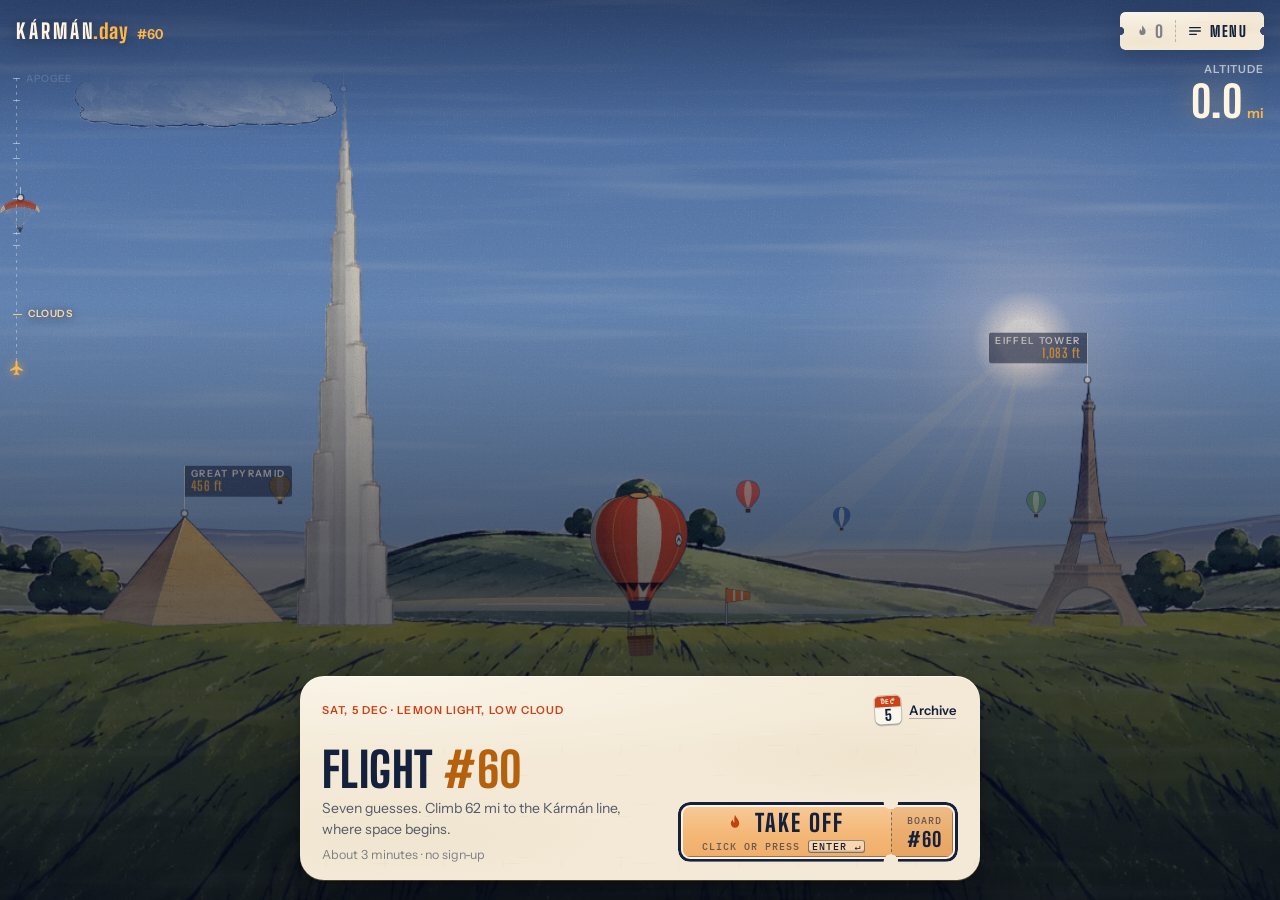
==== web/index.html @ aba78d82 "Unlimited hangar: see your runs, fly a new one or a chosen one again; no silent repeats Co-Authored-" ====
<!doctype html>
<html lang="en" class="booting">
<head>
<meta charset="utf-8">
<meta name="viewport" content="width=device-width, initial-scale=1, viewport-fit=cover">
<title>Karman – The Daily Number Guessing Game | KÁRMÁN</title>
<link rel="icon" href="/favicon.ico" sizes="48x48">
<link rel="icon" href="/favicon.svg" type="image/svg+xml">
<link rel="icon" href="/favicon-96.png" sizes="96x96" type="image/png">
<link rel="apple-touch-icon" href="/apple-touch-icon.png">
<link rel="manifest" href="/manifest.webmanifest">
<meta name="description" content="Karman is a free daily guessing game. Answer 7 number trivia questions, bet on how sure you are, and fly your balloon 100 km to the edge of space. New game every day, no sign-up.">
<meta name="robots" content="index, follow, max-image-preview:large">
<meta name="theme-color" content="#0A0D1C">
<meta property="og:title" content="KÁRMÁN – the daily number guessing game">
<meta property="og:description" content="Seven number guesses, one balloon, a new flight every day. How close to space can you get?">
<meta property="og:type" content="website">
<meta property="og:url" content="https://karman.day/">
<meta property="og:site_name" content="KÁRMÁN">
<meta property="og:image" content="https://karman.day/og.png">
<meta property="og:image:width" content="1200">
<meta property="og:image:height" content="630">
<meta property="og:image:alt" content="KÁRMÁN: a hot-air balloon rising toward the Kármán line">
<meta name="twitter:card" content="summary_large_image">
<link rel="canonical" href="https://karman.day/">
<script type="application/ld+json">{"@context":"https://schema.org","@graph":[
{"@type":"WebSite","@id":"https://karman.day/#website","name":"KÁRMÁN","alternateName":["Karman","Karman game","karman.day"],"url":"https://karman.day/","description":"A free daily number guessing game: seven trivia estimates, bet on how sure you are, climb 100 km to the edge of space."},
{"@type":"VideoGame","@id":"https://karman.day/#game","name":"KÁRMÁN","alternateName":["Karman","Karman daily game"],"url":"https://karman.day/","image":"https://karman.day/og.png","description":"Karman is a free daily guessing game. Each day brings seven number trivia questions. Type a guess, choose how sure you are, and every hit climbs your hot-air balloon toward the Kármán line, 100 km up, where space begins.","genre":["Trivia","Estimation","Puzzle","Daily game"],"gamePlatform":"Web browser","applicationCategory":"Game","operatingSystem":"Any","inLanguage":"en","isAccessibleForFree":true,"offers":{"@type":"Offer","price":"0","priceCurrency":"USD"},"publisher":{"@id":"https://karman.day/#org"}},
{"@type":"Organization","@id":"https://karman.day/#org","name":"KÁRMÁN","url":"https://karman.day/","logo":"https://karman.day/icon-512.png","email":"hello@karman.day"}
]}</script>
<link rel="preconnect" href="https://fonts.googleapis.com">
<link rel="preconnect" href="https://fonts.gstatic.com" crossorigin>
<link rel="stylesheet" href="https://fonts.googleapis.com/css2?family=Big+Shoulders+Display:wght@700;800&family=IBM+Plex+Mono:wght@500&family=Instrument+Sans:wght@400;500;600;700&family=Instrument+Serif:ital@1&display=swap">
<link rel="stylesheet" href="css/tokens.css">
<link rel="stylesheet" href="css/scene.css">
<link rel="stylesheet" href="css/ui.css">
<link rel="stylesheet" href="css/fx.css">
<script>setTimeout(function () { document.documentElement.classList.remove('booting'); }, 2000);</script>
</head>
<body data-screen="home">
<div id="boot-veil" aria-hidden="true"></div>
<div id="app">

  <!-- ===================== 1 · SCENE (decorative; js/scene.js) ===================== -->
  <div id="scene" aria-hidden="true">
    <div id="sky"></div>
    <div id="sun"></div>
    <canvas id="ambient"></canvas>
    <canvas id="stars"></canvas>
    <div id="world"></div>
    <div id="earth"><div class="earth-rim"></div></div>
    <div id="balloon-rig"><svg id="balloon" xmlns="http://www.w3.org/2000/svg"></svg></div>
    <div id="world-front"></div>
  </div>

  <!-- ===================== 2 · SCRIM: dark tinted layer between sky and interface ===================== -->
  <div id="scrim" aria-hidden="true"></div>

  <!-- ===================== 3 · INTERFACE ===================== -->
  <div id="rail" aria-hidden="true">
    <div class="rail-line"></div>
    <div class="rail-fill"></div>
    <div class="rail-ticks"></div>
    <div class="rail-ghost" hidden><span>Best</span></div>
    <div class="climb-marks" id="climb-marks"></div>
    <div class="rail-bug"><svg viewBox="0 0 24 24" aria-hidden="true"><path d="M12 1.5c.9 0 1.5 1.3 1.5 3v5.2l7.5 4.6v2.1l-7.5-2.3v4.6l2.3 1.7v1.6L12 21.1l-3.8 0.9v-1.6l2.3-1.7v-4.6L3 16.4v-2.1l7.5-4.6V4.5c0-1.7.6-3 1.5-3z"/></svg></div>
  </div>

  <header id="topbar">
    <div class="brand">
      <span class="wordmark">KÁRMÁN<span class="wm-tld">.day</span></span>
      <span class="flight-no" id="flight-no"></span>
    </div>
    <div class="top-actions">
      <button type="button" class="streak-pill" id="btn-streak" aria-label="Streak">
        <svg viewBox="0 0 24 24" aria-hidden="true"><path d="M12 2c1 3.5 5 5.6 5 10.5A5 5 0 0 1 7 12.6c0-2 1-3.6 2.3-4.6.1 1.7.9 3 2.2 3.4C11 8.3 11 5 12 2z"/></svg>
        <span id="streak-count">0</span>
      </button>
      <button type="button" class="menu-btn" id="btn-menu" aria-haspopup="dialog" aria-expanded="false" aria-controls="sheet-menu">
        <svg viewBox="0 0 24 24" aria-hidden="true"><path d="M4 7h16M4 12h16M4 17h10"/></svg><span>Menu</span><i class="mb-live" aria-hidden="true"></i>
      </button>
    </div>
    <!-- An Unlimited run left mid-flight (a refresh lands on today's flight): a stub
         torn off the same ticket, one tap back into the run. -->
    <button type="button" class="parked-tag" id="parked-tag" hidden><span class="pt-main"><span class="pt-inf" aria-hidden="true">∞</span>Resume</span><span class="pt-stub" id="parked-leg"></span></button>
  </header>


  <div id="altimeter">
    <span class="alt-label">Altitude</span>
    <span class="alt-value"><span id="odo" class="odo"></span><span class="alt-unit" id="alt-unit">km</span></span>
  </div>

  <!-- Round HUD: the dial and the route, up top so the card stays calm (shown only on the round screen) -->
  <div id="hud" class="hud">
    <div class="hud-strip">
      <div class="round-timer" id="round-timer" role="timer" aria-label="30 seconds left"><b>30</b></div>
      <div class="leg-block">
        <span class="cat-tag" id="round-cat"></span>
        <ol class="legs" id="legs" aria-label="Flight progress"></ol>
      </div>
    </div>
  </div>

  <!-- The gondola: ONE persistent card. Screens crossfade inside it, so the
       card never jumps in size or position between steps. -->
  <main id="dock">

    <!-- HOME · the flight plan -->
    <section class="screen home" id="screen-home" hidden aria-labelledby="home-h">
      <div class="home-top">
        <p class="eyebrow" id="home-meta"></p>
        <button type="button" class="cal-btn" id="btn-archive" aria-label="Open the archive calendar"><span class="leaf" aria-hidden="true"><i id="leaf-m">OCT</i><b id="leaf-d">6</b></span><span>Archive</span></button>
      </div>
      <div class="home-main">
        <div class="home-text">
          <h1 class="home-title" id="home-h"><span class="sr-only">Karman, the daily number guessing game. </span>Flight <span id="home-flight"></span></h1>
          <p class="home-lede" id="home-lede">Seven guesses. Climb 100 km to the Kármán line, where space begins.</p>
          <div class="home-status" id="home-status"></div>
        </div>
        <!-- Take off: a boarding pass you tear to board -->
        <button type="button" class="hold-btn launch-ticket" id="btn-launch">
          <span class="hold-fill" aria-hidden="true"></span>
          <span class="hold-label">
            <span class="hold-idle"><span class="hi-main"><svg viewBox="0 0 24 24" aria-hidden="true"><path d="M12 2c1 3.5 5 5.6 5 10.5A5 5 0 0 1 7 12.6c0-2 1-3.6 2.3-4.6.1 1.7.9 3 2.2 3.4C11 8.3 11 5 12 2z"/></svg>Take off</span><span class="hold-hint" aria-hidden="true">Click or press <kbd>Enter ↵</kbd></span></span>
            <span class="hold-live">Firing the burner…</span>
          </span>
          <span class="launch-stub" aria-hidden="true"><small>Board</small><b id="launch-no"></b></span>
        </button>
      </div>
    </section>

    <!-- ROUND · one estimate. Deliberately lean: the sky is the show. -->
    <section class="screen round" id="screen-round" hidden>
      <p class="sr-only" id="timer-live" aria-live="assertive"></p>
      <div class="leg-body" id="leg-body">
      <!-- The clue tag hangs at the top right; the question wraps around it -->
      <div class="q-wrap">
        <button type="button" class="clue-tag" id="btn-clue" data-state="ready"></button>
        <h2 class="question" id="round-q"></h2>
      </div>
      <p class="hint" id="round-hint"></p>

      <!-- Your range, big and plain: low ⟵ guess ⟶ high -->
      <div class="readout" id="readout">
        <span class="r-edge r-lo" id="r-lo"></span>
        <span class="r-mid">
          <span class="g-row"><span class="guess" id="guess-value"></span><button type="button" class="guess-del" id="guess-del" aria-label="Delete the last digit" title="Delete (Backspace)" tabindex="-1"><svg viewBox="0 0 24 24" aria-hidden="true"><path d="M9 5h11v14H9l-6-7z"/><path d="m12 9 5 6M17 9l-5 6"/></svg><span>delete</span></button></span>
          <button type="button" class="unit-toggle" id="unit-toggle"><span></span><svg viewBox="0 0 24 24" aria-hidden="true"><path d="m7 10 5 5 5-5"/></svg></button>
        </span>
        <span class="r-edge r-hi" id="r-hi"></span>
      </div>
      <!-- the range in words, in the hint's voice: "between 592 and 1,330 dots" -->
      <p class="r-between" id="r-between" aria-live="polite"></p>

      <!-- Ruler: only appears at the reveal, around your own guess -->
      <div class="scale" id="scale" aria-hidden="true">
        <div class="track" id="track">
          <div class="band" id="band"></div>
          <div class="needle" id="needle" hidden><span class="needle-label"></span></div>
          <div class="knob" id="knob"></div>
        </div>
        <div class="scale-ticks" id="scale-ticks"></div>
      </div>

      <!-- Width: how sure are you? five buttons, narrower pays more -->
      <div class="wbtns" id="wbtns" role="radiogroup" aria-label="How sure are you?"></div>

      <div class="controls" id="round-controls">
        <div class="keypad" id="keypad" aria-label="Number pad"></div>
      </div>
      <div class="result" id="round-result" hidden aria-live="polite">
        <div class="result-head"><span class="verdict"></span><span class="verdict-delta"></span></div>
        <p class="result-line"></p>
        <p class="result-hind" hidden></p>
        <p class="result-fact"></p>
        <button type="button" class="btn-primary next-ticket" id="btn-next"><span class="kl-main">Next leg</span><span class="kl-stub"></span></button>
      </div>
      </div>
    </section>

    <!-- RESULTS: one short screen; details on demand -->
    <section class="screen results" id="screen-results" hidden aria-labelledby="res-tier">
      <div class="res-main">
        <p class="eyebrow" id="res-eyebrow"></p>
        <!-- Today's pilots, as an altitude chart on the left (ui.js histogram); your score beside it -->
        <div class="res-top">
          <div class="crowd-chart" id="crowd-chart"></div>
          <div class="res-lockup">
            <!-- The invite stamp: a postage stamp. Tap copies an invitation (no score) for friends (main.js). -->
            <button type="button" class="dare-stamp" id="dare-stamp" aria-label="Challenge your friends: copy an invitation to KÁRMÁN">
              <span class="ds-paper">
                <span class="ds-top">Airmail</span>
                <svg class="ds-mark" viewBox="0 0 24 24" aria-hidden="true"><path d="M12 3.2c-4.1 0-6.6 3-6.6 6.6 0 2.8 2.2 5 4 6.4h5.2c1.8-1.4 4-3.6 4-6.4 0-3.6-2.5-6.6-6.6-6.6z"/><path d="M12 3.2c-1.6 1.7-2.3 4.1-2.3 6.6 0 2.6.5 4.9 1 6.4M12 3.2c1.6 1.7 2.3 4.1 2.3 6.6 0 2.6-.5 4.9-1 6.4"/><rect x="10" y="18.3" width="4" height="2.7" rx=".6"/></svg>
                <b class="ds-main">Help it fly</b>
                <span class="ds-sub" id="dare-sub">Challenge your friends.</span>
                <span class="ds-cta">Tap to share</span>
                <span class="ds-cancel" aria-hidden="true"><svg viewBox="0 0 100 100"><circle cx="50" cy="50" r="44"/><circle cx="50" cy="50" r="35"/><path id="ds-arc" d="M20 50a30 30 0 0 1 60 0" fill="none" stroke="none"/><text><textPath href="#ds-arc" startOffset="50%">KÁRMÁN</textPath></text><text class="big" x="50" y="58">THANKS</text></svg></span>
              </span>
            </button>
            <div class="res-hero">
              <span class="res-alt" id="res-alt"></span><span class="res-unit" id="res-unit">km</span>
            </div>
            <p class="res-tier"><em id="res-tier"></em><span id="res-km" hidden></span></p>
            <p class="res-vs" id="res-vs"></p>
            <!-- One sentence, one size (ui.js renderPercentile) -->
            <div class="pctl" id="pctl" hidden>
              <p class="pctl-txt" id="pctl-txt"></p>
              <span id="pctl-num" hidden></span>
            </div>
          </div>
        </div>

        <!-- Share first: the primary action sits right under the score (v5) -->
        <div class="ticket-row">
          <span class="share-nudge" id="share-nudge" aria-hidden="true">Send it to the group chat</span>
          <button type="button" class="ticket-btn" id="btn-share">
            <span class="ticket-main"><svg viewBox="0 0 24 24" aria-hidden="true"><path d="M12 15V3M7 8l5-5 5 5M5 13v6a2 2 0 0 0 2 2h10a2 2 0 0 0 2-2v-6"/></svg>Share flight</span>
            <span class="ticket-stub" id="ticket-stub"></span>
          </button>
          <button type="button" class="ticket-btn ticket-img" id="btn-copy-img" aria-label="Copy your boarding-pass image">
            <span class="ticket-main">Copy image</span>
            <span class="ticket-stub" aria-hidden="true"><svg viewBox="0 0 24 24"><rect x="3" y="4" width="18" height="16" rx="2"/><circle cx="9" cy="10" r="2"/><path d="M21 16l-5-5-9 9"/></svg></span>
          </button>
        </div>

        <!-- Seven legs, tap one to see its answer -->
        <div class="legstrip" id="legstrip" role="tablist" aria-label="Your seven legs"></div>
        <p class="legstrip-note" id="legstrip-note">Tap a leg for the answer</p>
        <div class="leg-detail" id="leg-detail"></div>

        <!-- Next flight: the come-back hook as an object (game.js ticks the clock) -->
        <div class="next-stub" id="next-stub">
          <span class="ns-k"><small>Next flight</small><b id="next-no"></b></span>
          <span class="ns-clock">Boards in <b id="next-clock">--:--:--</b></span>
          <span class="ns-sky" id="next-sky"></span>
          <span class="ns-streak" id="next-streak" hidden></span>
        </div>
        <p class="res-note" id="res-note"></p>
        <!-- Phone: the pass tears off here; everything below is the stub you act on -->
        <div class="res-tear" aria-hidden="true"></div>
        <!-- Keep flying: an Unlimited run of 7 new questions -->
        <button type="button" class="keep-ticket secondary" id="btn-keep">
          <span class="kt-main"><b>Keep flying</b><small id="keep-sub">7 new questions</small></span>
          <span class="kt-stub" id="keep-stub">∞</span>
        </button>
        <button type="button" class="passport-row" id="passport-row"></button>
        <button type="button" class="link-btn" id="btn-today" hidden>← Back to today’s flight</button>
        <div class="res-foot">
          <span class="res-count">Next flight in <b id="countdown">--:--:--</b></span>
          <span id="res-streak"></span>
        </div>
        <p class="site-foot"><span>Found a bug? Wrong answer? <a id="contact-link" href="mailto:hello@karman.day">Contact us</a></span><span><a href="privacy.html" target="_blank" rel="noopener">Privacy</a> · <a href="terms.html" target="_blank" rel="noopener">Terms</a></span></p>
        <!-- The pass's machine-readable zone: decoration, filled by ui.js mrz() -->
        <p class="res-mrz" id="res-mrz" aria-hidden="true"></p>
      </div>
      <div class="res-side">
        <div class="recap-head"><h3>Answers</h3><span id="recap-count"></span></div>
        <div class="recap" id="recap"></div>
      </div>
    </section>

    <!-- CLOSED: before launch, or no flight stocked -->
    <section class="screen" id="screen-closed" hidden>
      <p class="eyebrow">Hangar</p>
      <h2 class="home-title" id="closed-title"></h2>
      <p class="home-lede" id="closed-copy"></p>
    </section>
  </main>

  <!-- Results: a tab floating above the pass. Press or drag it down to see the climb in the sky;
       while the pass is parked it reads "Back to your pass" (js/climb.js). -->
  <button type="button" class="res-handle" id="res-handle" aria-expanded="false" aria-controls="climb-marks">
    <i class="rh-grip" aria-hidden="true"></i>
    <span class="rh-words"><span class="rh-see">See your climb</span><span class="rh-back">Back to your pass</span><i class="rh-chev" aria-hidden="true"></i></span>
  </button>

  <div id="banner" class="banner" aria-live="polite"></div>
  <canvas id="fx" aria-hidden="true"></canvas>

  <!-- MENU: phone sheet / desktop popover. The round keeps running behind it. -->
  <div class="sheet-wrap menu-wrap" id="sheet-menu" hidden>
    <div class="sheet menu" role="dialog" aria-modal="true" aria-labelledby="menu-h">
      <div class="menu-head"><h2 id="menu-h">Menu</h2><button type="button" class="icon-btn sheet-x" data-close="menu" aria-label="Close menu"><svg viewBox="0 0 24 24" aria-hidden="true"><path d="M6 6l12 12M18 6 6 18"/></svg></button></div>

      <button type="button" class="menu-acct" id="menu-acct" aria-haspopup="dialog">
        <span class="ma-badge" id="ma-badge" aria-hidden="true"></span>
        <span class="ma-text"><b id="ma-title">Pilot</b><small id="ma-sub">Your account</small></span>
        <svg class="ma-chev" viewBox="0 0 24 24" aria-hidden="true"><path d="m9 6 6 6-6 6"/></svg>
      </button>

      <button type="button" class="menu-resume" id="menu-resume" hidden>
        <span class="mr-dial" aria-hidden="true"><b id="mr-sec">30</b></span>
        <span class="mr-text"><b id="mr-title">Flight #1 in progress</b><small id="mr-sub">Leg 1 of 7 · 30 s left</small></span>
        <span class="mr-go">Resume</span>
      </button>

      <nav class="menu-grid" aria-label="Go to">
        <button type="button" class="menu-tile" data-menu="today">
          <svg viewBox="0 0 24 24" aria-hidden="true"><path d="M12 3.5c-4 0-6.5 2.9-6.5 6.4 0 2.7 2.2 5 3.9 6.3h5.2c1.7-1.3 3.9-3.6 3.9-6.3 0-3.5-2.5-6.4-6.5-6.4z"/><path d="M12 3.5c-1.6 1.6-2.3 4-2.3 6.4 0 2.6.5 4.8 1 6.3M12 3.5c1.6 1.6 2.3 4 2.3 6.4 0 2.6-.5 4.8-1 6.3"/><rect x="10" y="18.5" width="4" height="2.6" rx=".6"/></svg>
          <b>Today’s flight</b><span class="mt-meta" id="mt-today"></span>
        </button>
        <button type="button" class="menu-tile" data-menu="unlimited">
          <svg viewBox="0 0 24 24" aria-hidden="true"><path d="M5.2 15.2a3.2 3.2 0 1 1 0-6.4c2.6 0 4.6 6.4 7.2 6.4h1.4c2.6 0 4.6-6.4 7.2-6.4a3.2 3.2 0 1 1 0 6.4" transform="translate(-1.5 0) scale(.94)"/></svg>
          <b>Unlimited</b><span id="mt-unlimited"></span>
        </button>
        <button type="button" class="menu-tile" data-menu="archive">
          <svg viewBox="0 0 24 24" aria-hidden="true"><rect x="4" y="5.5" width="16" height="15" rx="2"/><path d="M4 10h16M8.5 3.5v4M15.5 3.5v4"/><path d="M8 14h2M14 14h2M8 17.2h2"/></svg>
          <b>Archive</b><span id="mt-archive"></span>
        </button>
        <button type="button" class="menu-tile" data-menu="logbook" id="btn-logbook">
          <svg viewBox="0 0 24 24" aria-hidden="true"><path d="M5 4.5A1.5 1.5 0 0 1 6.5 3H19v15H6.5A1.5 1.5 0 0 0 5 19.5zM5 19.5A1.5 1.5 0 0 0 6.5 21H19v-3"/><circle cx="12" cy="10" r="3"/></svg>
          <b>Logbook</b>
        </button>
        <button type="button" class="menu-tile" data-menu="help" id="btn-help">
          <svg viewBox="0 0 24 24" aria-hidden="true"><circle cx="12" cy="12" r="8.5"/><path d="m14.8 9.2-1.6 4-4 1.6 1.6-4z"/><path d="M12 3.5v1.6M12 18.9v1.6M3.5 12h1.6M18.9 12h1.6"/></svg>
          <b>How to fly</b>
        </button>
        <a class="menu-tile" data-menu="contact" id="menu-contact" href="mailto:hello@karman.day">
          <svg viewBox="0 0 24 24" aria-hidden="true"><rect x="3.5" y="6" width="17" height="12.5" rx="2"/><path d="m4 7 8 6 8-6"/></svg>
          <b>Contact</b>
        </a>
      </nav>

      <div class="menu-prefs">
        <div class="pref"><span id="pref-sound-l">Sound</span><button type="button" class="seg" id="btn-sound" role="switch" aria-checked="true" aria-labelledby="pref-sound-l"><i>On</i><i>Off</i></button></div>
        <div class="pref"><span id="pref-units-l">Units</span><button type="button" class="seg" id="btn-units" role="switch" aria-checked="true" aria-labelledby="pref-units-l"><i>Metric</i><i>Imperial</i></button></div>
      </div>
      <p class="menu-foot"><a href="privacy.html" target="_blank" rel="noopener">Privacy</a> · <a href="terms.html" target="_blank" rel="noopener">Terms</a></p>
    </div>
  </div>

  <!-- ACCOUNT sheet: who you are, what you own, where your progress is kept -->
  <div class="sheet-wrap" id="sheet-account" hidden>
    <div class="sheet" role="dialog" aria-modal="true" aria-labelledby="account-h">
      <div class="sheet-head"><div><h2 id="account-h">Account</h2><p class="sheet-sub" id="account-sub"></p></div><button type="button" class="icon-btn sheet-x" data-close="account" aria-label="Close account"><svg viewBox="0 0 24 24" aria-hidden="true"><path d="M6 6l12 12M18 6 6 18"/></svg></button></div>
      <div id="account-body"></div>
    </div>
  </div>

  <!-- LOGBOOK sheet -->
  <div class="sheet-wrap" id="sheet-logbook" hidden>
    <div class="sheet" role="dialog" aria-modal="true" aria-labelledby="logbook-h">
      <div class="sheet-head"><div><h2 id="logbook-h">Logbook</h2><p class="sheet-sub" id="logbook-sub"></p></div><button type="button" class="icon-btn sheet-x" data-close="logbook" aria-label="Close logbook"><svg viewBox="0 0 24 24" aria-hidden="true"><path d="M6 6l12 12M18 6 6 18"/></svg></button></div>
      <div id="logbook-body"></div>
    </div>
  </div>

  <!-- ARCHIVE sheet -->
  <!-- UNLIMITED hangar: fly a new run, see the runs you've flown, fly one again on purpose -->
  <div class="sheet-wrap" id="sheet-runs" hidden>
    <div class="sheet" role="dialog" aria-modal="true" aria-labelledby="runs-h">
      <div class="sheet-head"><div><h2 id="runs-h">Unlimited</h2><p class="sheet-sub" id="runs-sub"></p></div><button type="button" class="icon-btn sheet-x" data-close="runs" aria-label="Close Unlimited"><svg viewBox="0 0 24 24" aria-hidden="true"><path d="M6 6l12 12M18 6 6 18"/></svg></button></div>
      <div id="runs-body"></div>
    </div>
  </div>

  <div class="sheet-wrap" id="sheet-archive" hidden>
    <div class="sheet" role="dialog" aria-modal="true" aria-labelledby="archive-h">
      <div class="sheet-head"><div><h2 id="archive-h">Archive</h2><p class="sheet-sub">EVERY DAILY FLIGHT SINCE LAUNCH</p></div><button type="button" class="icon-btn sheet-x" data-close="archive" aria-label="Close archive"><svg viewBox="0 0 24 24" aria-hidden="true"><path d="M6 6l12 12M18 6 6 18"/></svg></button></div>
      <div class="cal-nav"><button type="button" class="icon-btn" id="cal-prev" aria-label="Previous month">‹</button><b id="cal-month"></b><button type="button" class="icon-btn" id="cal-next" aria-label="Next month">›</button></div>
      <div class="cal-grid" id="cal-grid"></div>
      <p class="cal-key" id="cal-key"></p>
    </div>
  </div>

  <div class="sheet-wrap" id="sheet-paywall" hidden>
    <div class="sheet pay" role="dialog" aria-modal="true" aria-labelledby="pay-h">
      <button type="button" class="icon-btn sheet-x pay-x" data-close="paywall" aria-label="Close"><svg viewBox="0 0 24 24" aria-hidden="true"><path d="M6 6l12 12M18 6 6 18"/></svg></button>
      <div class="pay-hero">
        <svg class="pay-balloon" viewBox="0 0 64 80" aria-hidden="true">
          <defs><clipPath id="pb-e"><path d="M32 4C45 4 54 14 54 27c0 11-9 19-15 25H25C19 46 10 38 10 27 10 14 19 4 32 4Z"/></clipPath></defs>
          <g clip-path="url(#pb-e)"><rect x="6" y="2" width="52" height="52" fill="#D9452B"/><path d="M32 3c-8 9-8 35-4 50h8c4-15 4-41-4-50Z" fill="#F3E7D0"/><rect x="6" y="38" width="52" height="4" fill="#1E2A55"/></g>
          <path d="M26 52l1.5 8M38 52l-1.5 8" stroke="#E7DCC8" stroke-width="1.6" stroke-linecap="round"/>
          <rect x="26" y="59" width="12" height="9" rx="2" fill="#C08A50"/>
        </svg>
        <p class="pay-eyebrow">KÁRMÁN Unlimited</p>
        <h2 class="pay-title" id="pay-h">The sky continues</h2>
      </div>
      <div class="pay-cta" id="pay-cta">
        <button type="button" class="buy-ticket" id="btn-buy"><span class="bt-main">Unlock Unlimited</span><span class="bt-stub"><b id="pay-price">$5.99</b><small>ONE-TIME</small></span></button>
        <div class="gsi" id="gsi-slot" hidden></div>
      </div>
      <p class="pay-note">One time, no subscription. Endless runs of 7 new questions and every past daily flight in the archive.</p>
      <div class="pay-links">
        <button type="button" class="link-btn" id="btn-restore">Already unlocked on another device? Restore it here.</button>
        <button type="button" class="link-btn" id="btn-code-toggle">Have an unlock link?</button>
      </div>
      <form class="code-form" id="code-form" hidden><input id="code-input" autocomplete="off" spellcheck="false" placeholder="PILOT-XXXX" aria-label="Unlock code"><button type="submit" class="code-go">Unlock</button></form>
      <p class="pay-fine">Refundable only if you haven’t flown an Unlimited or archive flight since buying. <a href="terms.html" target="_blank" rel="noopener">Terms</a> · <a href="privacy.html" target="_blank" rel="noopener">Privacy</a></p>
    </div>
  </div>

  <!-- HOW TO FLY: three steps on one card -->
  <div class="sheet-wrap" id="sheet-help" hidden>
    <div class="sheet help" role="dialog" aria-modal="true" aria-labelledby="help-h">
      <div class="sheet-head"><div><h2 id="help-h">How to fly</h2></div><button type="button" class="icon-btn sheet-x" data-close="help" aria-label="Close help"><svg viewBox="0 0 24 24" aria-hidden="true"><path d="M6 6l12 12M18 6 6 18"/></svg></button></div>
      <ol class="hf">
        <li><span class="hf-n">1</span>
          <p><b>Guess the number.</b> Every answer is a number.</p>
          <svg class="hf-ill" viewBox="0 0 72 40" aria-hidden="true"><path d="M4 28h64" class="hi-line"/><path d="M8 25v6M22 26v4M36 25v6M50 26v4M64 25v6" class="hi-tick"/><path d="M41 28V12" class="hi-pin"/><circle cx="41" cy="10" r="3.2" class="hi-dot"/></svg></li>
        <li><span class="hf-n">2</span>
          <p><b>Pick how sure you are.</b> Wider is safer. Narrower pays more.</p>
          <div class="hf-ladder" id="help-ladder" aria-hidden="true"></div></li>
        <li><span class="hf-n">3</span>
          <p><b>Climb to space.</b> <span id="help-space"></span></p>
          <svg class="hf-ill" viewBox="0 0 72 40" aria-hidden="true"><path d="M2 39Q36 29 70 39" class="hi-line"/><path d="M4 8h64" class="hi-karman"/><path d="M36 30V16" class="hi-climb"/><g transform="translate(36 19)"><path d="M0-9c-5 0-7.6 3.4-7.6 7.2 0 3 2.5 5.6 4.6 7.2h6c2.1-1.6 4.6-4.2 4.6-7.2C7.6-5.6 5-9 0-9z" class="hi-env"/><rect x="-2.6" y="6.6" width="5.2" height="3.6" rx=".8" class="hi-basket"/></g></svg></li>
      </ol>
      <p class="hf-note">One clue per flight shows where the answer sits, for half the climb. A new flight every day.</p>
      <div class="br-foot">
        <button type="button" class="ready-ticket" id="btn-ready"><span class="rt-main">Got it</span><span class="rt-stub" id="help-stub"><small>Gate</small><b>#1</b></span></button>
      </div>
    </div>
  </div>

  <div id="dev" hidden></div>
  <div id="toast" role="status"></div>
</div>

<script src="js/config.js"></script>
<script src="js/prng.js"></script>
<script src="js/date.js"></script>
<script src="js/data/content.js"></script>
<script src="js/units.js"></script>
<script src="js/audio.js"></script>
<script src="js/scoring.js"></script>
<script src="js/daily.js"></script>
<script src="js/storage.js"></script>
<script src="js/access.js"></script>
<script src="js/sync.js"></script>
<script src="js/fx.js"></script>
<script src="js/vehicle.js"></script>
<script src="js/scene.js"></script>
<script src="js/ambient.js"></script>
<script src="js/round.js"></script>
<script src="js/coach.js"></script>
<script src="js/share.js"></script>
<script src="js/shareimg.js"></script>
<script src="js/stats.js"></script>
<script src="js/ui.js"></script>
<script src="js/climb.js"></script>
<script src="js/game.js"></script>
<script src="js/main.js"></script>
<script>
/* The round dial now lives in the top HUD (#hud), outside the card. round.js
   still writes the arc's --left onto #screen-round every frame; mirror it. */
(() => {
  const src = document.getElementById('screen-round'), hud = document.getElementById('hud');
  if (!src || !hud || !window.MutationObserver) return;
  const copy = () => hud.style.setProperty('--left', src.style.getPropertyValue('--left') || '1');
  new MutationObserver(copy).observe(src, { attributes: true, attributeFilter: ['style'] });
  copy();
})();
</script>
</body>
</html>
---- web/css/tokens.css ----
/* ==========================================================================
   KÁRMÁN · tokens.css
   Layout concept: a full-bleed sky that changes with altitude, a dark tinted
   scrim over it, and one docked glass "gondola" card holding every control,
   with an altimeter rail along the left edge.

   This is a deliberately single-look design (the sky is the theme), so there
   is no light/dark switch: every colour is set explicitly here.
   ========================================================================== */

:root {
  color-scheme: dark;

  /* ---- Surfaces: night navy glass over the sky ---- */
  --night: #0A0D1C;
  --glass: rgba(12, 15, 33, 0.66);
  --glass-hi: rgba(26, 31, 58, 0.72);
  --glass-strong: rgba(9, 11, 24, 0.9);
  --hairline: rgba(226, 232, 255, 0.11);
  --hairline-strong: rgba(226, 232, 255, 0.22);

  /* ---- Text ---- */
  --text: #EEF1FA;
  --text-dim: rgba(224, 230, 248, 0.68);
  --text-faint: rgba(224, 230, 248, 0.42);

  /* ---- Accent: burner amber (flame, altitude, primary actions) ---- */
  --amber: #FFB547;
  --amber-deep: #F07C2C;
  --ember: #FF6A3D;
  --on-amber: #1D1204;

  /* ---- Width chips: these match the share-card emoji ---- */
  --c-wide: #DDE2EC;
  --c-fair: #6CA9FF;
  --c-snug: #5BD49A;
  --c-tight: #F4CF4A;
  --c-pinpoint: #FF5E62;
  --c-miss: #8B93A7;

  /* ---- Balloon + scenery ---- */
  --gore-a: #D9452B;
  --gore-b: #F3E7D0;
  --gore-band: #1E2A55;
  --cloud: #F7F3EE;
  --cloud-shade: rgba(120, 132, 168, 0.35);
  --hill-far: #45648F;
  --hill-mid: #2D4C58;
  --hill-near: #1C3530;
  --horizon: #F2BE94;   /* set per day by scene.js */
  --haze: #F6D3BC;

  /* ---- Type ---- */
  --f-display: "Big Shoulders Display", "Antonio", "Arial Narrow", "Roboto Condensed", sans-serif;
  --f-ui: "Instrument Sans", "Segoe UI", system-ui, -apple-system, sans-serif;
  --f-serif: "Instrument Serif", "Iowan Old Style", Georgia, serif;
  --f-mono: "IBM Plex Mono", ui-monospace, "SF Mono", Menlo, monospace; /* share ticket only */

  /* Type scale (1.25 minor third-ish, tuned for phones) */
  --t-2xs: 0.68rem;
  --t-xs: 0.75rem;
  --t-sm: 0.86rem;
  --t-md: 1rem;
  --t-lg: 1.2rem;
  --t-xl: 1.5rem;
  --t-2xl: 2.25rem;
  --t-3xl: 3.4rem;
  --t-4xl: 4.6rem;

  /* ---- Shape ---- */
  --r-card: 24px;
  --r-ctl: 16px;
  --r-pill: 999px;
  --card-max: 470px;
  --gondola-h: clamp(400px, 52vh, 470px);  /* the card's one fixed height */


  /* ---- Motion: one system ----
     ease-out for nearly everything: 160ms press, 240ms state change, 320ms sheets.
     ease-spring ONLY for a hit verdict and a stamp slam. */
  --ease-out: cubic-bezier(0.16, 1, 0.3, 1);
  --ease-spring: cubic-bezier(0.34, 1.56, 0.64, 1);
  --ease-in: cubic-bezier(0.55, 0, 1, 0.45);
  --d-press: 160ms;
  --d-state: 240ms;
  --d-sheet: 320ms;

  /* ---- Stamp inks (tier by lifetime count) ---- */
  --ink-1: #2B3F7A;  /* navy, 1+ */
  --ink-2: #A0602A;  /* bronze, 5+ */
  --ink-3: #6E7A90;  /* silver, 10+ */
  --ink-4: #B8861E;  /* gold, 20+ */
  --ink-5: #55525F;  /* moon rock, 30+: speckled grey */
  --paper: #F3E9D6;
}

/* Desktop: tall enough for the question AND the reveal, so the card never scrolls */
@media (min-width: 720px) {
  :root { --gondola-h: clamp(464px, 60vh, 480px); }
}
/* Phones: a taller card, so the keypad fits without scrolling */
@media (max-width: 719px) {
  :root { --gondola-h: clamp(420px, 58vh, 500px); }
}
@media (max-width: 719px) and (max-height: 700px) {
  :root { --gondola-h: 436px; }   /* iPhone SE and friends */
}

/* ---- v17 · phones: the card sits a touch lower so the sky (and the rail) keep more room.
   The round card has its own height (--round-h, ui.css v14/v17); this is the home strip and the results pass. ---- */
@media (max-width: 719px) {
  :root { --gondola-h: clamp(400px, 54vh, 470px); }
}

/* ---- v18 · the passport's board and gilt (results pass, passport row, the climb tab) ---- */
:root {
  --cover: #1E2C5A;                       /* navy board of the passport cover */
  --gilt: #E2B470;                        /* the gilt rule and crest on it */
  --gilt-soft: rgba(226, 180, 112, 0.55); /* the same rule where it is only a hairline */
}
---- web/css/scene.css ----
/* ==========================================================================
   KÁRMÁN · scene.css
   The sky world, the scrim and the altimeter rail. Positions of world items
   are set every frame by js/scene.js through transform: translate3d().
   ========================================================================== */

html, body { height: 100%; }
body {
  margin: 0;
  background: var(--night);
  color: var(--text);
  font-family: var(--f-ui);
  font-size: 16px;
  -webkit-font-smoothing: antialiased;
  -webkit-tap-highlight-color: transparent;
  overflow: hidden;
  overscroll-behavior: none;
}

#app { position: fixed; inset: 0; overflow: hidden; }

/* ---------------------------------------------------------------- scene */
#scene { position: absolute; inset: 0; overflow: hidden; z-index: 0; }
#sky { position: absolute; inset: 0; background: linear-gradient(#4E78B8, #93B8E0 58%, #F2BE94); }

#sun {
  position: absolute; left: 80%; top: 38%;
  width: 70vmin; height: 70vmin; max-width: 560px; max-height: 560px;
  transform: translate(-50%, -50%);
  background: radial-gradient(circle,
    #FFF6DF 0 5.5%, rgba(255, 226, 168, 0.85) 7%, rgba(255, 196, 130, 0.32) 13%,
    rgba(255, 180, 120, 0.12) 30%, transparent 62%);
  mix-blend-mode: screen;
  pointer-events: none;
}

#ambient { position: absolute; inset: 0; width: 100%; height: 100%; pointer-events: none; }
#stars { position: absolute; inset: 0; width: 100%; height: 100%; opacity: 0; }

#world, #world-front { position: absolute; inset: 0; pointer-events: none; }
/* World labels fade out under the top bar instead of colliding with it */
#world { -webkit-mask-image: linear-gradient(to bottom, transparent 70px, #000 150px); mask-image: linear-gradient(to bottom, transparent 70px, #000 150px); }
#world-front { z-index: 3; }

.w-item {
  position: absolute; left: 0; top: 0; width: 100%;
  will-change: transform;
}

/* Ground: top edge of the item is the ground line */
/* Hills are lifted so the far ridges rise behind the balloon at launch. */
.ground .hills { display: block; width: 100%; height: 60vh; min-height: 320px; margin-top: -19vh; margin-bottom: -2px; }
/* The meadow is three sheets with the same geometry (far ridge, green ridge,
   river + meadow); landmarks stand between them. Only the front one is backed. */
.ground.front::after { /* solid meadow below the drawing, so tall screens never see sky under the hills */
  content: ""; display: block; height: 200vh; background: var(--hill-near);
}
.windsock { transform-box: fill-box; transform-origin: 0 50%; animation: sock 3.4s ease-in-out infinite alternate; }
@keyframes sock { from { transform: rotate(-4deg); } to { transform: rotate(5deg) scaleX(0.92); } }

/* Clouds: centred on their altitude line, drifting sideways */
.cloud {
  position: absolute; top: 0;
  width: calc(190px * var(--s));
  transform: translate(-50%, -50%);
  animation: drift var(--drift) ease-in-out infinite alternate;
}
.cloud-svg { display: block; width: 100%; filter: drop-shadow(0 6px 10px rgba(30, 40, 80, 0.12)); }
@keyframes drift {
  from { translate: calc(-6vw * var(--dir)) 0; }
  to   { translate: calc(6vw * var(--dir)) 0; }
}

/* ---------------------------------------------------------------- captions
   One caption for every sight: a dot on the object, a hairline leader, and a
   small flag of night glass hung on it. The leader runs on into the flag's
   edge, so each caption reads as a marker planted on its object. */
#world, #world-front { --cap-edge: clamp(14px, 4vw, 56px); --cap-line: rgba(255, 248, 236, 0.78); }
.cap { position: absolute; width: 0; height: 0; z-index: 1; }
.cap::before { /* leader */
  content: ""; position: absolute; left: -0.5px; bottom: 0; width: 1px; height: var(--lead);
  background: var(--cap-line);
}
.cap::after { /* the dot on the object */
  content: ""; position: absolute; left: -2.5px; top: -2.5px; width: 5px; height: 5px; border-radius: 50%;
  background: #FFF8EC; box-shadow: 0 0 0 1.5px rgba(10, 13, 28, 0.42);
}
.w-label {
  position: absolute; bottom: var(--lead);
  display: flex; flex-direction: column; gap: 3px;
  padding: 3px 7px 4px 6px;
  background: rgba(10, 13, 28, 0.46);
  white-space: nowrap;
  color: #F6F1E7;
}
.w-label { transition: opacity 220ms ease; }
.w-label.tucked { opacity: 0; }
.cap-r .w-label { left: -0.5px; border-left: 1px solid var(--cap-line); border-radius: 0 3px 3px 0; }
.cap-l .w-label { right: -0.5px; border-right: 1px solid var(--cap-line); border-radius: 3px 0 0 3px; text-align: right; align-items: flex-end; }
.cap-name { font: 600 9.5px/1 var(--f-ui); letter-spacing: 0.13em; text-transform: uppercase; }
.cap-sub { display: flex; align-items: baseline; gap: 6px; }
.cap-l .cap-sub { flex-direction: row-reverse; }
.cap-fig { font: 700 13px/0.9 var(--f-display); letter-spacing: 0.03em; color: var(--amber); font-variant-numeric: tabular-nums; }
.cap-note { font: italic 400 12px/0.9 var(--f-serif); color: rgba(238, 232, 220, 0.72); }
/* Captions on a line (bands, the Kármán line) sit on it: no leader, just the dot. */
.cap.flat .w-label { bottom: 5px; }
.cap.flat.cap-r .w-label { left: -2.5px; }
.cap.flat.cap-l .w-label { right: -2.5px; }

/* ---------------------------------------------------------------- landmarks */
.landmark.right .peak { position: absolute; right: 2%; top: 0; width: min(46vw, 300px); }
.peak svg { display: block; width: 100%; height: auto; }

.plane-lane { position: absolute; left: 0; right: 0; top: 0; height: 30px; transform: translateY(-50%); }
.plane {
  position: absolute; top: 0; left: 0; width: 52px;
  animation: fly 22s linear infinite;
}
.plane svg { display: block; width: 52px; position: relative; }
.contrail { /* two engine trails */
  position: absolute; right: 70%; top: 7px; width: 42vw; height: 17px;
  background:
    linear-gradient(to left, rgba(255, 255, 255, 0.7), transparent) top / 100% 1.5px no-repeat,
    linear-gradient(to left, rgba(255, 255, 255, 0.7), transparent) bottom / 100% 1.5px no-repeat;
}
@keyframes fly { from { transform: translateX(-30vw); } to { transform: translateX(120vw); } }

.band-item .ozone {
  position: absolute; left: 0; right: 0; top: -70px; height: 140px;
  background: linear-gradient(to bottom, transparent, rgba(170, 140, 255, 0.16) 45%, rgba(120, 190, 255, 0.12) 60%, transparent);
}

.landmark.left .diver { position: absolute; left: 22%; top: 0; }
.diver svg { display: block; width: 18px; transform: translate(-50%, -50%) rotate(12deg); }
.diver-trail {
  position: absolute; left: -1px; top: 10px; width: 2px; height: 90px;
  background: repeating-linear-gradient(to bottom, rgba(255, 255, 255, 0.45) 0 4px, transparent 4px 9px);
}

.line-item .w-line {
  position: absolute; left: 0; right: 0; top: 0; height: 1px;
  background: linear-gradient(to right, transparent, rgba(255, 255, 255, 0.35) 15%, rgba(255, 255, 255, 0.35) 85%, transparent);
}
.line-item .w-line.karman {
  height: 2px;
  background: repeating-linear-gradient(to right, var(--amber) 0 10px, transparent 10px 18px);
  box-shadow: 0 0 18px rgba(255, 181, 71, 0.55);
}
.karman-item .cap { --cap-line: var(--amber); }
.karman-item .cap::after { background: var(--amber); }
.karman-item .w-label { left: 0; transform: translateX(-50%); border-left: 0; border-radius: 3px; align-items: center; bottom: 8px; }
.line-item .w-line.pb { background: repeating-linear-gradient(to right, rgba(255, 255, 255, 0.55) 0 3px, transparent 3px 8px); }

/* Earth's curve, rising into view above ~55 km */
#earth {
  position: absolute; left: 50%; bottom: -150vmax;
  width: 240vmax; height: 170vmax; border-radius: 50%;
  transform: translate3d(-50%, 38vh, 0);
  opacity: 0;
  background: radial-gradient(ellipse at 50% 8%, #2F6FB8 0%, #1C4A86 14%, #0E2550 30%, #071430 52%);
  box-shadow: 0 0 0 2px rgba(150, 200, 255, 0.55), 0 0 40px 10px rgba(110, 170, 255, 0.45), 0 0 140px 50px rgba(80, 140, 255, 0.22);
}
.earth-rim {
  position: absolute; inset: 0; border-radius: 50%;
  background: radial-gradient(ellipse at 50% 2%, rgba(255, 255, 255, 0.35), transparent 10%);
}

/* The balloon */
#balloon-rig {
  position: absolute; left: 50%; top: 0;
  transform-origin: 50% 100%;
  z-index: 2;
  will-change: transform;
}
#balloon {
  display: block; width: 100%; height: 100%; overflow: visible;
  transform-origin: 50% 70%;
  transform: scale(calc(1 + var(--inflate, 0) * 0.05), calc(1 + var(--inflate, 0) * 0.03));
  filter: drop-shadow(0 10px 18px rgba(8, 10, 30, 0.35));
}
#balloon.squash { animation: squash 520ms var(--ease-spring); }
/* Take-off heave: the envelope swells and stretches upward as it leaves the ground */
#balloon.heave { animation: heave 2100ms cubic-bezier(0.4, 0, 0.2, 1); }
@keyframes heave {
  0% { transform: scale(1, 1); }
  12% { transform: scale(1.06, 0.95); }
  30% { transform: scale(0.96, 1.07); }
  55% { transform: scale(1.01, 0.99); }
  100% { transform: scale(1, 1); }
}
@keyframes squash {
  0% { transform: scale(1, 1); }
  30% { transform: scale(1.07, 0.94); }
  60% { transform: scale(0.97, 1.03); }
  100% { transform: scale(1, 1); }
}

/* ---------------------------------------------------------------- scrim
   The dark tinted layer between the sky and the interface: light at the top
   so the balloon stays bright, heavy at the bottom so the card always reads. */
#scrim {
  position: absolute; inset: 0; z-index: 1; pointer-events: none;
  background:
    linear-gradient(to bottom,
      rgba(6, 8, 22, 0.42) 0%,
      rgba(6, 8, 22, 0.08) 16%,
      rgba(6, 8, 22, 0.06) 34%,
      rgba(6, 8, 22, 0.46) 58%,
      rgba(6, 8, 22, 0.78) 100%),
    rgba(10, 12, 34, 0.12);
}

/* ---------------------------------------------------------------- rail */
#rail {
  position: absolute; z-index: 2;
  left: max(12px, env(safe-area-inset-left, 0px));
  top: calc(env(safe-area-inset-top, 0px) + 78px);
  height: calc(100% - var(--gondola-h) - 130px - env(safe-area-inset-top, 0px)); width: 74px;
  pointer-events: none;
}
.rail-line { /* the route ahead: a quiet dashed line */
  position: absolute; left: 4px; top: 0; bottom: 0; width: 1px;
  background: repeating-linear-gradient(to bottom, rgba(255, 255, 255, 0.34) 0 3px, transparent 3px 7px);
}
.rail-fill { /* the route flown: a solid amber contrail up to the plane */
  position: absolute; left: 4px; bottom: 0; width: 1px; height: 0;
  background: linear-gradient(to top, rgba(255, 181, 71, 0.15), rgba(255, 181, 71, 0.85));
  box-shadow: 0 0 6px rgba(255, 181, 71, 0.45);
}
.rail-tick { position: absolute; left: 0; transform: translateY(-50%); display: flex; align-items: center; gap: 6px; }
.rail-tick i { display: block; width: 7px; height: 1px; margin-left: 1px; background: rgba(255, 255, 255, 0.45); }
.rail-tick span {
  font: 600 10px/1 var(--f-ui); letter-spacing: 0.06em; text-transform: uppercase;
  color: rgba(255, 255, 255, 0.25); transition: color 400ms, text-shadow 400ms;
}
.rail-tick.lit i { background: var(--amber); width: 9px; }
.rail-tick.lit span { color: rgba(255, 200, 120, 0.4); }
/* Ticks stay as a scale; only two labels show: the next milestone, and Space (the goal). */
.rail-tick span { opacity: 0; transition: opacity 400ms, color 400ms; }
.rail-tick.next span { opacity: 1; }
.rail-tick:last-child span { opacity: 0.55; }
/* Only the NEXT milestone is labelled at full strength: your goal, not a list */
.rail-tick.next span { color: #fff; text-shadow: 0 1px 8px rgba(5, 8, 25, 0.6); }
.rail-tick.next i { background: #fff; width: 9px; }
#rail { transition: opacity 300ms; }
.rail-bug { /* a small plane, nose up, climbing the scale */
  position: absolute; left: -4px; width: 17px; height: 17px;
  transform: translateY(-50%);
  filter: drop-shadow(0 0 5px rgba(255, 181, 71, 0.8));
}
.rail-bug svg { display: block; width: 100%; height: 100%; fill: var(--amber); }
.rail-ghost {
  position: absolute; left: -1px; width: 22px; height: 1px; transform: translateY(-50%);
  background: repeating-linear-gradient(to right, #fff 0 2px, transparent 2px 4px);
}
.rail-ghost span { display: none; }
.rail-ghost-unused {
  position: absolute; left: 26px; top: -5px;
  font: 600 9.5px/1 var(--f-ui); letter-spacing: 0.06em; text-transform: uppercase; color: rgba(255, 255, 255, 0.7);
}

/* Yesterday's ghost: fainter than Best, and the only ghost that prints its name */
.rail-ghost.yday { width: 16px; left: 1px; opacity: 0.5; background: repeating-linear-gradient(to right, #fff 0 1.5px, transparent 1.5px 4px); }
.rail-ghost.yday span {
  display: block; position: absolute; left: 21px; top: 50%; transform: translateY(-50%);
  font: 700 9.5px/1 var(--f-display); letter-spacing: 0.1em; text-transform: uppercase; white-space: nowrap;
  color: #fff; opacity: 0.9; transition: opacity 300ms;   /* 45 % white, with the ghost's own 0.5 */
}
.rail-ghost.yday.hush span { opacity: 0; }
.rail-ghost.yday.lit { opacity: 0.32; }
/* the goal: the first visa not yet in the passport, marked in the logbook's amber */
.rail-tick.goal i { background: #FFC872; }
.rail-tick.goal.next span { color: #FFD9A0; }

@media (max-height: 640px) { .rail-tick span { display: none; } }

/* ---------------------------------------------------------------- sights on the way up */
/* Grounded landmarks: scene.js sizes the frame so the feet land on the plain. */
.grounded-frame { position: absolute; top: 0; }
.landmark-art, .landmark-art svg { display: block; width: 100%; height: 100%; }
.grounded.far .landmark-art { opacity: 0.42; }   /* far off in the haze: never competes with the home card */
/* Legends stand on clouds */
.legend { position: absolute; top: 0; }
.legend-art svg { display: block; width: 100%; overflow: visible; }
.legend.babel { right: 5%; width: 104px; }
.legend.castle { left: 3%; width: 128px; }
.castle .legend-art { position: absolute; left: 0; top: -84px; width: 100%; }
.castle .stalk { position: absolute; left: 34px; top: -6px; width: 30px; }
.castle .stalk svg { display: block; width: 100%; }
.castle .stalk-foot { position: absolute; left: 4px; top: 196px; width: 92px; }
.castle .stalk-foot svg { display: block; width: 100%; }
.flyer { position: absolute; top: 0; left: 0; animation: cross var(--dur) linear infinite; animation-delay: var(--delay); }
.flyer.rtl { animation-direction: reverse; }
.flyer-art { display: block; transform: translateY(-50%); }
.flyer.rtl .flyer-art { transform: translateY(-50%) scaleX(-1); }
.flyer-art svg { display: block; width: 100%; height: auto; }
@keyframes cross { from { transform: translateX(-25vw); } to { transform: translateX(115vw); } }
.sprites { position: absolute; left: 0; right: 0; top: -60px; height: 120px; }
.nlc { position: absolute; left: 0; right: 0; top: -40px; height: 80px;
  background: repeating-linear-gradient(170deg, transparent 0 18px, rgba(120, 200, 255, 0.10) 18px 22px, transparent 22px 40px),
              linear-gradient(to bottom, transparent, rgba(110, 190, 255, 0.14) 50%, transparent); }
@media (prefers-reduced-motion: reduce) {
  .flyer { animation: none; transform: translateX(var(--rx, 30vw)); }   /* spread out, so captions don't stack */
  .plane { animation: none; transform: translateX(62vw); }
}

/* ================= v15 · hand-drawn sky ================= */

/* ================= v15 · the sky, hand-drawn (keep last) ================= */
/* ==========================================================================
   KÁRMÁN · scene v15
   Append to the END of web/css/scene.css.

   The sky becomes an illustration in the manner of a vintage travel poster:
   gouache planes, hand-inked contours, a little hatching in the shade, and
   the tooth of the paper over all of it. The drawing itself is generated in
   scene.js (wobble baked into the geometry); this file adds the paper and
   retunes a few colours. Nothing here animates: the textures are static
   images, rasterised once, composited over the moving world.
   ========================================================================== */

:root {
  --cloud: #FBF7F0;                       /* the sunlit wash */
  --cloud-wash: #DCE1EF;                  /* the cool gouache shade under it */
  --sky-ink: #22305A;
}

/* The paper. Static noise tiles over the whole scene: a fine tooth of
   dark and light specks, and long horizontal brush streaks, like a gouache
   wash laid across the sheet in strokes.
   Under the scrim and the interface; it never touches the cards. */
#scene::before, #scene::after { content: ""; position: absolute; inset: 0; z-index: 4; pointer-events: none; }
#scene::after { background: url("data:image/svg+xml,%3Csvg xmlns='http://www.w3.org/2000/svg' width='180' height='180'%3E%3Cfilter id='n'%3E%3CfeTurbulence type='fractalNoise' baseFrequency='.85' numOctaves='2' seed='4' stitchTiles='stitch'/%3E%3CfeColorMatrix values='0 0 0 0 .12 0 0 0 0 .15 0 0 0 0 .28 1.6 0 0 0 -.86'/%3E%3C/filter%3E%3Crect width='100%25' height='100%25' filter='url(%23n)'/%3E%3C/svg%3E") 0 0 / 180px 180px; opacity: 0.3; }
/* the light tooth and the brush streaks read as haze on a night sky, so
   they thin out with altitude (scene.js sets --paper: 1 on the meadow,
   0.12 in space; an opacity change, composited, never repainted) */
#scene::before {
  background:
    url("data:image/svg+xml,%3Csvg xmlns='http://www.w3.org/2000/svg' width='220' height='220'%3E%3Cfilter id='n'%3E%3CfeTurbulence type='fractalNoise' baseFrequency='.7' numOctaves='1' seed='9' stitchTiles='stitch'/%3E%3CfeColorMatrix values='0 0 0 0 1 0 0 0 0 .97 0 0 0 0 .9 0 0 1.5 0 -.86'/%3E%3C/filter%3E%3Crect width='100%25' height='100%25' filter='url(%23n)'/%3E%3C/svg%3E") 0 0 / 220px 220px,
    url("data:image/svg+xml,%3Csvg xmlns='http://www.w3.org/2000/svg' width='1200' height='480'%3E%3Cfilter id='m' x='0' y='0' width='1' height='1'%3E%3CfeTurbulence type='fractalNoise' baseFrequency='.0025 .05' numOctaves='3' seed='5' stitchTiles='stitch'/%3E%3CfeColorMatrix values='0 0 0 0 1 0 0 0 0 .97 0 0 0 0 .9 0 1.3 0 0 -.66'/%3E%3C/filter%3E%3Crect width='100%25' height='100%25' filter='url(%23m)'/%3E%3C/svg%3E") 0 0 / 1200px 480px;
  opacity: calc(0.34 * var(--paper, 1));
}

/* Clouds carry their own inked contour and gouache shade now: no blur. */
.cloud-svg { filter: none; overflow: visible; }

/* Flyers: the same hand-inked contour, drawn under the fill so only the
   outer half shows. The airliner's halves and the jets get it; line-only
   details (rigging, tethers) are left alone. */
.flyer-art svg [fill^="url"], .plane svg [fill^="url"], .flyer-art svg [fill="#27304D"], .flyer-art svg [fill="#3D312B"] {
  stroke: var(--sky-ink); stroke-opacity: 0.55; stroke-width: 0.9; stroke-linejoin: round; paint-order: stroke;
}

/* Captions: printed labels in the sky's ink rather than dark glass. */
.w-label { background: rgba(22, 31, 60, 0.58); }
.cap-name { letter-spacing: 0.14em; }

/* Earth from 100 km: an inked limb and a thinner, cooler atmosphere. */
#earth { box-shadow: 0 0 0 1.5px rgba(246, 238, 221, 0.42), 0 0 30px 8px rgba(110, 170, 255, 0.32), 0 0 120px 40px rgba(80, 140, 255, 0.16); }
.earth-rim {
  background:
    radial-gradient(ellipse at 50% 2%, rgba(255, 255, 255, 0.3), transparent 10%),
    repeating-linear-gradient(38deg, rgba(246, 238, 221, 0.05) 0 1px, transparent 1px 7px);
}

/* The balloon: the swell before lift is eased in JS now; keep it modest.
   The old heave keyframe (a squash-and-stretch) is retired. */
#balloon { transform: scale(calc(1 + var(--inflate, 0) * 0.035), calc(1 + var(--inflate, 0) * 0.022)); transform-origin: 50% 64%; }
#balloon.heave { animation: none; }

@media (prefers-reduced-motion: reduce) {
  #balloon { transform: none; }
}

/* Everest's lower slopes fade out in a soft vignette, not a box. */
.peak svg { -webkit-mask-image: radial-gradient(75% 85% at 50% 4%, #000 60%, transparent 100%); mask-image: radial-gradient(75% 85% at 50% 4%, #000 60%, transparent 100%); }

/* No spoilers: while a question is open, sky captions show names only.
   Heights and figures come back on the home and results screens. */
body[data-screen="round"] .cap-fig { display: none; }
body[data-screen="round"] .cap-sub:has(.cap-fig):not(:has(.cap-note)) { display: none; }

/* ================= v16 · sky to 140 km, rocket, transformations ================= */

/* ================= v16 · the edge of space ================= */
/* ==========================================================================
   KÁRMÁN · scene v16
   Append to the END of web/css/scene.css, after v15.

   Above the Kármán line the sky fills in: a deep star field and the sun as
   a hard coin (a second canvas, #stars-deep, made by scene.js), aurora
   curtains and meteors on the ambient canvas, two craft at the top of
   their arcs, and the Apogee hairline at 140 km. Down low, the sunbeams
   now fall from the sun, the skydiver is a figure under a drogue, and the
   balloon loses its blurred drop shadow (ink does the work, and the SVG
   no longer re-rasterises through a filter every frame).
   ========================================================================== */

#stars-deep { position: absolute; inset: 0; width: 100%; height: 100%; opacity: 0; pointer-events: none; }

/* The balloon: no per-frame filter. The dip-pen contour carries it. */
#balloon { filter: none; }

/* Two craft at the top of their arcs, hung like the landmarks. */
.space-sight { position: absolute; top: 0; }
.space-sight .sight-art { display: block; transform: translate(-50%, -50%); }
.space-sight .sight-art svg { display: block; height: auto; overflow: visible; }
.shepard .sight-art svg { width: 26px; }
.x15 .sight-art svg { width: 58px; }

/* The skydiver: a figure under a drogue, falling feet first off the 39 km line. */
.diver svg { width: 26px; height: auto; transform: translate(-50%, -46%) rotate(4deg); }
.diver-trail { top: 22px; height: 76px; }

/* Apogee: a quiet cream hairline, dotted like a chart's limit. */
.line-item .w-line.apogee {
  height: 1px;
  background: repeating-linear-gradient(to right, rgba(246, 238, 221, 0.5) 0 2px, transparent 2px 8px);
}
.apogee-item .cap { --cap-line: rgba(246, 238, 221, 0.6); }
.apogee-item .cap::after { background: #F6EEDD; box-shadow: 0 0 0 1.5px rgba(10, 13, 28, 0.35), 0 0 10px rgba(246, 238, 221, 0.45); }
.apogee-item .w-label { left: 0; transform: translateX(-50%); border-left: 0; border-radius: 3px; align-items: center; bottom: 8px; }
.apogee-item .cap-fig { color: #F6EEDD; }

/* Earth from space: a hair of airglow over the limb, the green of the night
   sky's own light, which is what the aurora drapes over at apogee. */
#earth::before {
  content: ""; position: absolute; inset: -9px; border-radius: 50%;
  box-shadow: 0 0 0 1px rgba(176, 236, 150, 0.22), 0 0 16px 5px rgba(150, 230, 130, 0.16);
}
.sputnik .sight-art svg { width: 34px; }
.landmark.left .diver { left: 34%; }

/* ================= art · painted sky ================= */

/* ================= v17 · the painted sky ================= */
/* ==========================================================================
   KÁRMÁN · scene v17
   Append to the END of web/css/scene.css, after v16.

   The larger sights are now painted sheets (web/img/*.webp: gouache and
   dip pen, keyed out to alpha) where inline SVG used to be: the balloon's
   envelope, the clouds, the landmarks, the aircraft, the meadow. Nothing
   here animates differently; a sheet is an <img> that rides the same
   transforms as before. No filters on anything that moves.
   ========================================================================== */

.paint { display: block; max-width: none; user-select: none; -webkit-user-drag: none; }

/* Clouds: one sheet each, sized by the same --s as before. */
.cloud .cloud-img { width: 100%; height: auto; }

/* Grounded landmarks: the sheet fills the frame scene.js sizes for it, and a
   wash of the day's haze rises over its feet (masked to the paint itself). */
.landmark-art { position: relative; }
.landmark-art .landmark-img { width: 100%; height: 100%; }
.landmark-art .haze-wash {
  position: absolute; inset: 0; pointer-events: none;
  background: linear-gradient(to bottom, transparent 40%, var(--haze) 100%);
  opacity: 0.6;
  -webkit-mask-size: 100% 100%; mask-size: 100% 100%; -webkit-mask-repeat: no-repeat; mask-repeat: no-repeat;
}

/* Aircraft: painted airframes, nose right; .rtl still mirrors them. */
.flyer-art .flyer-img { width: 100%; height: auto; }
.plane .flyer-img { width: 52px; height: auto; position: relative; }

/* Legends: the painted tower and castle stand on their own painted cloud. */
.legend-art .legend-img { width: 100%; height: auto; }
.legend.babel { width: 112px; }
.legend.castle { width: 150px; }
.castle .legend-art { top: -118px; }
.castle .stalk { left: 50px; }
.castle .stalk-foot { left: 14px; }

/* Everest: the painted summit, fading out below in the same vignette. */
.peak .peak-img { width: 100%; height: auto; -webkit-mask-image: radial-gradient(75% 85% at 50% 4%, #000 60%, transparent 100%); mask-image: radial-gradient(75% 85% at 50% 4%, #000 60%, transparent 100%); }

/* Clouds higher up: stratus and cirrus sheets are wider than a cumulus. */
.cloud .cloud-img.stratus { width: 190%; }
.cloud .cloud-img.cirrus { width: 120%; opacity: 0.85; }

/* Sputnik, painted. */
.sputnik .sight-art .sight-img { width: 36px; height: auto; }

/* The Burj, far off: the painted sheet is paler than the inked one was, so it
   sits a little deeper in the haze. */
.grounded.far .landmark-art { opacity: 0.34; }

/* v19 · Distance by tint, never by transparency: a far sight is solid paint
   under a wash of the day's haze (masked to the sheet), so a ridge or hill
   can never show through it. */
.grounded.far .landmark-art { opacity: 1; }
.grounded.far .landmark-art .haze-wash {
  background: linear-gradient(to bottom, var(--haze) 0%, var(--haze) 100%);
  opacity: 0.52;
}

/* ---------------------------------------------------------------- reach preview (v6)
   With a guess typed and a width chosen, a quiet column in the width's colour
   runs from the plane up to where a hit would land, capped by a small tick.
   The highest milestone worth naming inside it whispers "in reach".
   scene.js preview() sets top/bottom and --rc; .on fades it in. */
.rail-reach {
  position: absolute; left: 2px; width: 5px; top: 100%; bottom: 0;
  border-radius: 3px; opacity: 0;
  background: linear-gradient(to top, color-mix(in srgb, var(--rc, #fff) 4%, transparent), color-mix(in srgb, var(--rc, #fff) 30%, transparent));
  transition: opacity 200ms ease-out, top 180ms var(--ease-out), bottom 180ms var(--ease-out), background 180ms;
}
.rail-reach.on { opacity: 1; }
.rail-reach i { /* the cap: where a hit lands */
  position: absolute; left: -3px; top: -1px; width: 11px; height: 2px; border-radius: 1px;
  background: var(--rc, #fff); box-shadow: 0 0 5px color-mix(in srgb, var(--rc, #fff) 70%, transparent);
}
.rail-tick.reach span { opacity: 0.62; color: rgba(255, 255, 255, 0.78); white-space: nowrap; text-shadow: 0 1px 6px rgba(5, 8, 25, 0.45); }
.rail-tick.reach.next span { opacity: 1; }
.rail-tick.reach span::after {
  content: "in reach"; margin-left: 5px;
  font: italic 400 11px/1 var(--f-serif); letter-spacing: 0.01em; text-transform: none;
  color: color-mix(in srgb, var(--rc, #fff) 55%, rgba(255, 255, 255, 0.5));
}
body:not([data-screen="round"]) .rail-reach, body.climb-open .rail-reach { opacity: 0; }
body:not([data-screen="round"]) .rail-tick.reach span::after { content: none; }
@media (prefers-reduced-motion: reduce) { .rail-reach { transition: opacity 120ms linear; } }
:root.calm .rail-reach { transition: opacity 120ms linear; }

/* Labels are ink on top of the paint: a captioned landmark always sits above the
   clouds of its own layer, so a puff never hides "BURJ KHALIFA" (the leader still
   reads as behind nothing it shouldn't). Front-layer clouds stay in front of the
   balloon for depth, but never over a label: they fade a little where captions are. */
#world > .w-item.cloud-item { z-index: 0; }
#world > .w-item:has(.cap) { z-index: 2; }
---- web/css/ui.css ----
/* ==========================================================================
   KÁRMÁN · ui.css
   Everything the player touches: top bar, altimeter, the gondola card and its
   screens, sheets, toast.

   TYPE RULES (two voices, kept strict so the interface reads calmly)
     Big Shoulders  display only: altitude, guess readout, titles, verdicts
     Instrument Sans everything else, numbers with tabular figures
   Instrument Serif italic appears only in milestone banners and the results
   tier name ("Stratosphere"). Plex Mono appears only on the share ticket.
   ========================================================================== */

button { font: inherit; color: inherit; cursor: pointer; }
button:focus-visible, [tabindex]:focus-visible, input:focus-visible {
  outline: 2px solid var(--amber); outline-offset: 3px;
}
.sr-only { position: absolute; width: 1px; height: 1px; overflow: hidden; clip: rect(0 0 0 0); white-space: nowrap; }
.num { font-variant-numeric: tabular-nums; }

/* Small uppercase labels, one style everywhere */
.eyebrow, .cat-tag, .alt-label {
  margin: 0;
  font: 600 11px/1.3 var(--f-ui);
  letter-spacing: 0.08em; text-transform: uppercase;
  color: var(--amber);
}
.eyebrow.ember { color: var(--ember); }

/* ---------------------------------------------------------------- top bar */
#topbar {
  position: absolute; z-index: 5; left: 0; right: 0; top: 0;
  display: flex; align-items: center; justify-content: space-between;
  padding: calc(env(safe-area-inset-top, 0px) + 12px) 16px 8px;
}
.brand { display: flex; align-items: baseline; gap: 8px; }
.wordmark {
  font: 800 1.3rem/1 var(--f-display);
  letter-spacing: 0.14em;
  color: #FFF4E2;
  text-shadow: 0 1px 12px rgba(5, 8, 25, 0.35);
}
.flight-no { font: 600 var(--t-sm)/1 var(--f-ui); color: var(--amber); font-variant-numeric: tabular-nums; }
.top-actions { display: flex; align-items: center; gap: 6px; }
.icon-btn, .streak-pill {
  height: 38px; min-width: 38px;
  display: inline-flex; align-items: center; justify-content: center; gap: 5px;
  border-radius: var(--r-pill);
  border: 1px solid var(--hairline);
  background: rgba(10, 13, 30, 0.4);
  backdrop-filter: blur(10px); -webkit-backdrop-filter: blur(10px);
  padding: 0 10px;
  transition: transform var(--d-press) var(--ease-out), background var(--d-state);
}
.icon-btn:hover, .streak-pill:hover { background: rgba(30, 36, 66, 0.55); }
.icon-btn:active, .streak-pill:active { transform: scale(0.94); }
.icon-btn svg, .streak-pill svg { width: 18px; height: 18px; fill: none; stroke: currentColor; stroke-width: 1.7; stroke-linecap: round; stroke-linejoin: round; }
.streak-pill { font: 600 var(--t-sm)/1 var(--f-ui); font-variant-numeric: tabular-nums; color: var(--text-dim); }
.streak-pill svg { fill: currentColor; stroke: none; }
.streak-pill.lit { color: var(--amber); border-color: rgba(255, 181, 71, 0.35); }
.streak-pill.lit svg { filter: drop-shadow(0 0 5px rgba(255, 140, 50, 0.7)); }

/* ---------------------------------------------------------------- altimeter */
#altimeter {
  position: absolute; z-index: 5;
  right: max(16px, env(safe-area-inset-right, 0px));
  top: calc(env(safe-area-inset-top, 0px) + 62px);
  display: flex; flex-direction: column; align-items: flex-end; gap: 4px;
  pointer-events: none;
  transition: opacity 400ms;
}
.alt-label { color: rgba(255, 255, 255, 0.62); }
body[data-screen="results"] #altimeter { opacity: 0; } /* the results card shows the final altitude */
.alt-value { display: flex; align-items: baseline; gap: 5px; }
.odo {
  display: inline-flex; height: 1em; line-height: 1; overflow: hidden;
  font: 800 2.7rem/1 var(--f-display);
  font-variant-numeric: tabular-nums;
  color: #FFF4E2;
  filter: drop-shadow(0 0 14px rgba(255, 181, 71, 0.3));
}
.odo-col { display: inline-block; height: 1em; overflow: hidden; }
.odo-strip { display: flex; flex-direction: column; transition: transform 1.1s cubic-bezier(0.2, 0.8, 0.2, 1); }
.odo-strip span { display: block; height: 1em; text-align: center; }
.odo-sep { display: inline-block; }
.alt-unit { font: 600 var(--t-sm)/1 var(--f-ui); color: var(--amber); }

/* ---------------------------------------------------------------- the gondola
   Phones: a full-bleed bottom sheet. Desktop: a floating card.
   It has one fixed height, so the balloon and card never jump between steps. */
#dock {
  position: absolute; z-index: 4;
  left: 0; right: 0; bottom: 0;
  height: calc(var(--gondola-h) + env(safe-area-inset-bottom, 0px));
  background: var(--glass);
  backdrop-filter: blur(20px) saturate(150%); -webkit-backdrop-filter: blur(20px) saturate(150%);
  border-top: 1px solid var(--hairline);
  border-radius: var(--r-card) var(--r-card) 0 0;
  box-shadow: 0 -18px 50px rgba(2, 4, 14, 0.35), inset 0 1px 0 rgba(255, 255, 255, 0.06);
  transition: border-color var(--d-state), width var(--d-sheet) var(--ease-out), height var(--d-sheet) var(--ease-out);
  overflow: hidden;
}

.screen {
  position: absolute; inset: 0;
  overflow-y: auto; overscroll-behavior: contain;
  padding: 20px 20px calc(env(safe-area-inset-bottom, 0px) + 16px);
  display: flex; flex-direction: column;
  scrollbar-width: none;
}
.screen::-webkit-scrollbar { display: none; }
/* Primary actions sit on the card's bottom edge on every screen */
.screen > .hold-btn, .screen > .controls { margin-top: auto; }

/* ---------------------------------------------------------------- buttons */
.btn-primary, .btn-square {
  display: flex; align-items: center; justify-content: center; gap: 8px;
  min-height: 56px;
  border-radius: var(--r-ctl);
  font: 650 17px/1 var(--f-ui); font-weight: 650;
  transition: transform var(--d-press) var(--ease-out), filter var(--d-state), box-shadow var(--d-state);
}
.btn-primary {
  width: 100%;
  border: 0;
  background: linear-gradient(180deg, #FFC766, var(--amber) 60%, #F5A43C);
  color: var(--on-amber);
  box-shadow: 0 8px 22px rgba(255, 160, 60, 0.25), inset 0 1px 0 rgba(255, 255, 255, 0.45);
}
.btn-primary:hover { filter: brightness(1.05); }
.btn-primary:active { transform: scale(0.98); }
.btn-primary.ember { background: linear-gradient(180deg, #FF9364, var(--ember) 60%, #E2502A); color: #210803; box-shadow: 0 8px 24px rgba(255, 90, 50, 0.3), inset 0 1px 0 rgba(255, 255, 255, 0.35); }
.btn-square {
  width: 56px; flex: none;
  border: 1px solid var(--hairline-strong); background: rgba(255, 255, 255, 0.05); color: var(--text);
}
.btn-square svg { width: 22px; height: 22px; fill: none; stroke: currentColor; stroke-width: 1.7; stroke-linecap: round; stroke-linejoin: round; }
.btn-square:active { transform: scale(0.94); }

/* ---------------------------------------------------------------- home */
.home-title {
  margin: 8px 0 8px;
  font: 800 3.25rem/0.92 var(--f-display);
  letter-spacing: 0.01em; text-transform: uppercase;
  color: #FFF4E2;
  text-wrap: balance;
}
.home-title span { color: var(--amber); }
.home-lede { margin: 0 0 16px; max-width: 40ch; color: var(--text-dim); font-size: 15px; line-height: 1.45; }

/* Categories as a tidy 3 × 2 grid, so they always align */
.manifest {
  list-style: none; margin: 0 0 14px; padding: 0;
  display: grid; grid-template-columns: repeat(3, minmax(0, 1fr)); gap: 6px;
}
.manifest li {
  display: flex; flex-direction: column; gap: 3px;
  padding: 9px 10px;
  border-radius: 12px;
  background: rgba(255, 255, 255, 0.045);
  border: 1px solid var(--hairline);
  min-width: 0;
}
.manifest .leg-no { font: 600 11px/1 var(--f-ui); color: var(--amber); font-variant-numeric: tabular-nums; }
.manifest .leg-cat { font: 600 13px/1.2 var(--f-ui); color: var(--text); overflow: hidden; text-overflow: ellipsis; white-space: nowrap; }
.home-status { display: flex; flex-wrap: wrap; gap: 4px 18px; margin-bottom: 16px; font-size: var(--t-sm); color: var(--text-faint); }
.home-status b { color: var(--text); font-weight: 600; font-variant-numeric: tabular-nums; }

/* Hold-to-take-off: a filled primary button whose glow fills as you hold */
.hold-btn {
  position: relative; overflow: hidden; flex: none;
  width: 100%; height: 56px;
  border-radius: var(--r-ctl);
  border: 0;
  background: linear-gradient(180deg, #FFC766, var(--amber) 60%, #F5A43C);
  color: var(--on-amber);
  font: 650 17px/1 var(--f-ui); font-weight: 650;
  box-shadow: 0 8px 22px rgba(255, 160, 60, 0.25), inset 0 1px 0 rgba(255, 255, 255, 0.45);
  touch-action: none; user-select: none; -webkit-user-select: none;
  transition: transform var(--d-press) var(--ease-out), box-shadow var(--d-state);
}
.hold-fill {
  position: absolute; inset: 0;
  background: linear-gradient(90deg, #FF7A30, #FF9A4A 70%, #FFD08A);
  transform-origin: left center;
  transform: scaleX(var(--p, 0));
}
.hold-label { position: relative; display: grid; place-items: center; }
.hold-idle, .hold-live { grid-area: 1 / 1; transition: opacity 140ms, transform var(--d-state) var(--ease-out); }
.hold-live { opacity: 0; transform: translateY(6px); }
.hold-btn.holding { transform: scale(0.985); box-shadow: 0 0 0 4px rgba(255, 140, 60, 0.25), 0 10px 30px rgba(255, 120, 50, 0.45); }
.hold-btn.holding .hold-idle { opacity: 0; transform: translateY(-6px); }
.hold-btn.holding .hold-live { opacity: 1; transform: none; }
.hold-btn.fired .hold-fill { transform: scaleX(1); }
.hold-btn.fired { animation: fired 480ms var(--ease-out); }
@keyframes fired { 0% { filter: brightness(1.6); } 100% { filter: brightness(1); } }

/* ---------------------------------------------------------------- round */
.round { --chip: var(--c-snug); padding-top: 18px; }
.fuse { position: absolute; left: 0; right: 0; top: 0; height: 3px; background: rgba(255, 255, 255, 0.06); overflow: hidden; }
.fuse-fill {
  position: absolute; inset: 0; transform-origin: left center;
  background: linear-gradient(90deg, #F07C2C, var(--amber));
  box-shadow: 0 0 10px rgba(255, 181, 71, 0.8);
}
.round.low-time .fuse-fill { background: linear-gradient(90deg, #E2402A, var(--ember)); animation: fuseflick 160ms steps(2) infinite; }
@keyframes fuseflick { 50% { opacity: 0.6; } }

.round-head { display: flex; align-items: center; gap: 10px; margin-bottom: 14px; }
.legs { list-style: none; margin: 0; padding: 0; display: flex; gap: 4px; }
.leg { width: 18px; height: 5px; border-radius: 3px; background: rgba(255, 255, 255, 0.13); transition: background var(--d-state); }
.leg-now { background: rgba(255, 255, 255, 0.7); }
.leg-hit { background: var(--c); }
.leg-miss { background: transparent; box-shadow: inset 0 0 0 1px var(--c-miss); }

.updraft {
  display: inline-flex; align-items: baseline; gap: 5px;
  padding: 4px 9px; border-radius: var(--r-pill);
  border: 1px solid rgba(255, 181, 71, 0.4);
  font: 600 11px/1 var(--f-ui); letter-spacing: 0.04em; text-transform: uppercase; color: rgba(255, 210, 150, 0.8);
  transition: opacity var(--d-state) 200ms, border-color var(--d-state), background var(--d-state);
}
.updraft b { font: 700 13px/1 var(--f-ui); letter-spacing: 0; color: var(--amber); font-variant-numeric: tabular-nums; }
.updraft.u0 { opacity: 0; }  /* hidden until the multiplier is above ×1 */
.updraft.u3, .updraft.u4 { background: rgba(255, 181, 71, 0.12); border-color: var(--amber); }
.updraft.pop { animation: pop 420ms var(--ease-out); }
.updraft.crack { animation: crack 420ms ease-out; }
@keyframes pop { 0% { transform: scale(1); } 40% { transform: scale(1.15); } 100% { transform: scale(1); } }
@keyframes crack { 20% { transform: translateX(-4px) rotate(-3deg); } 45% { transform: translateX(3px) rotate(2deg); } 100% { transform: none; } }

.round-timer { margin-left: auto; font: 600 13px/1 var(--f-ui); color: var(--text-faint); font-variant-numeric: tabular-nums; }
.round-timer b { font: 800 1.35rem/1 var(--f-display); color: var(--text-dim); margin-right: 1px; }
.round.low-time .round-timer b { color: var(--ember); }

.question {
  margin: 6px 0 10px;
  font: 600 1.16rem/1.3 var(--f-ui);
  letter-spacing: -0.005em;
  text-wrap: balance;
}
.readout { display: flex; align-items: baseline; flex-wrap: wrap; gap: 4px 8px; }
.guess { font: 800 2.6rem/1 var(--f-display); font-variant-numeric: tabular-nums; color: #FFF4E2; }
.guess-unit { font-size: 15px; color: var(--text-dim); }
.range-note { margin-left: auto; font: 500 13px/1 var(--f-ui); color: var(--text-faint); font-variant-numeric: tabular-nums; }

/* The scale */
.scale { position: relative; padding: 14px 12px 0; user-select: none; -webkit-user-select: none; }
.track { position: relative; height: 10px; border-radius: 5px; background: rgba(255, 255, 255, 0.09); box-shadow: inset 0 1px 2px rgba(0, 0, 0, 0.35); }
.band {
  position: absolute; top: -4px; bottom: -4px;
  min-width: 6px;
  border-radius: 9px;
  background: color-mix(in srgb, var(--c) 32%, transparent);
  box-shadow: inset 0 0 0 1.5px var(--c);
  transition: left 200ms var(--ease-out), width var(--d-state) var(--ease-out), background var(--d-state), box-shadow var(--d-state);
}
.band.no-anim { transition: none; }
.round.dragging .band { transition: width var(--d-state) var(--ease-out), background var(--d-state); }
/* Your guess: a pin at the centre of the ruler (the ruler is drawn around it) */
.knob {
  position: absolute; left: 50%; top: 50%; width: 3px; height: 22px;
  margin: -11px 0 0 -1.5px;
  border-radius: 2px;
  background: #FFF6E8;
  box-shadow: 0 0 0 1px rgba(5, 8, 25, 0.4), 0 0 8px rgba(255, 246, 232, 0.6);
  z-index: 1;
  transition: opacity var(--d-state);
}
.round.empty .knob, .round.empty .band { opacity: 0; }
.round.empty .track { background: repeating-linear-gradient(90deg, rgba(255, 255, 255, 0.08) 0 6px, transparent 6px 12px); }
.round.is-locked .knob { opacity: 0.35; }

.scale-ticks { position: relative; height: 24px; margin-top: 7px; }
.tick { position: absolute; top: 0; width: 1px; height: 4px; background: rgba(255, 255, 255, 0.2); }
.tick.major { height: 7px; background: rgba(255, 255, 255, 0.42); }
.tick em {
  position: absolute; top: 11px; left: 50%; transform: translateX(-50%);
  font: 500 12px/1 var(--f-ui); font-style: normal; color: rgba(224, 230, 248, 0.55); font-variant-numeric: tabular-nums;
  transition: color var(--d-press);
  white-space: nowrap;
}
.tick em.edge-l { left: 0; transform: none; }
.tick em.edge-r { left: auto; right: 0; transform: none; }
.tick.near em { color: var(--text); }

/* Needle: hovers above, then drops onto the true answer */
.needle {
  position: absolute; bottom: 50%; width: 2px; height: 32px; margin-left: -1px;
  background: #fff; box-shadow: 0 0 10px rgba(255, 255, 255, 0.85);
  transform-origin: bottom center; z-index: 2;
}
.needle::after { content: ""; position: absolute; left: 50%; bottom: -4px; width: 8px; height: 8px; margin-left: -4px; border-radius: 50%; background: #fff; }
.needle-label {
  position: absolute; bottom: 100%; left: 50%; transform: translateX(-50%);
  margin-bottom: 4px; padding: 4px 8px; border-radius: 7px;
  background: #fff; color: #0B0E1C;
  font: 700 13px/1.1 var(--f-ui); white-space: nowrap; font-variant-numeric: tabular-nums;
}
.needle.label-l .needle-label { left: auto; right: -6px; transform: none; }
.needle.label-r .needle-label { left: -6px; transform: none; }
.needle.hover { animation: needleHover 560ms ease-in-out both; }
.needle.drop { animation: needleDrop 380ms var(--ease-in) both; }
@keyframes needleHover {
  0% { opacity: 0; transform: translateY(-28px); }
  45% { opacity: 1; transform: translateY(-18px); }
  100% { transform: translateY(-20px); }
}
@keyframes needleDrop {
  0% { transform: translateY(-20px); }
  75% { transform: translateY(1px) scaleY(0.94); }
  100% { transform: none; }
}
.round.is-revealed .scale { padding-top: 46px; }
.needle.offscale .needle-label { background: #FFE0B8; }
.band.hit { background: color-mix(in srgb, var(--c) 55%, transparent); animation: bandHit 600ms var(--ease-out); }
.band.miss { background: rgba(139, 147, 167, 0.2); box-shadow: inset 0 0 0 1.5px rgba(139, 147, 167, 0.7); animation: bandMiss 380ms ease-out; }
@keyframes bandHit { 0% { filter: brightness(2); box-shadow: inset 0 0 0 1.5px var(--c), 0 0 0 0 var(--c); } 100% { filter: none; box-shadow: inset 0 0 0 1.5px var(--c), 0 0 22px 1px color-mix(in srgb, var(--c) 45%, transparent); } }
@keyframes bandMiss { 25% { transform: translateX(-4px); } 55% { transform: translateX(3px); } }

/* Width chips: name + payout, selection shown by border and tint only */
.chips { display: grid; grid-template-columns: repeat(5, minmax(0, 1fr)); gap: 6px; margin-top: 4px; }
.chip {
  --c: var(--c-snug);
  display: flex; flex-direction: column; align-items: center; justify-content: center; gap: 4px;
  min-height: 48px; padding: 5px 2px;
  border-radius: 12px;
  border: 1px solid var(--hairline);
  background: rgba(255, 255, 255, 0.035);
  transition: background var(--d-press), border-color var(--d-press), transform var(--d-press) var(--ease-out);
}
.chip-wide { --c: var(--c-wide); } .chip-fair { --c: var(--c-fair); } .chip-snug { --c: var(--c-snug); }
.chip-tight { --c: var(--c-tight); } .chip-pinpoint { --c: var(--c-pinpoint); }
.chip-name { font: 600 13px/1 var(--f-ui); color: var(--text-dim); }
.chip-lift { font: 600 13px/1 var(--f-ui); color: var(--text-faint); font-variant-numeric: tabular-nums; }
.chip:hover { background: rgba(255, 255, 255, 0.06); }
.chip.on { border-color: var(--c); background: color-mix(in srgb, var(--c) 15%, transparent); }
.chip.on .chip-name { color: var(--text); }
.chip.on .chip-lift { color: var(--c); }
.chip:active, .chip.press { transform: scale(0.95); }
.round.is-locked .chip:not(.on) { opacity: 0.35; }
.round.is-locked .chips { pointer-events: none; }

.controls { padding-top: 12px; display: flex; flex-direction: column; gap: 8px; }
#btn-lock:disabled { filter: grayscale(0.6) brightness(0.6); box-shadow: none; cursor: default; }

/* Number pad: 4 columns, quiet keys, one press flash */
.keypad { display: grid; grid-template-columns: repeat(4, minmax(0, 1fr)); gap: 6px; }
.key {
  height: 44px; border-radius: 12px;
  border: 0; background: rgba(255, 255, 255, 0.07);
  font: 600 20px/1 var(--f-ui); color: var(--text); font-variant-numeric: tabular-nums;
  display: grid; place-items: center;
  transition: background var(--d-press), transform var(--d-press) var(--ease-out);
  touch-action: manipulation;
}
.key:hover { background: rgba(255, 255, 255, 0.11); }
.key:active { transform: scale(0.94); background: rgba(255, 255, 255, 0.16); }
.key.tap { animation: keyTap 220ms var(--ease-out); }
@keyframes keyTap { 0% { background: rgba(255, 181, 71, 0.35); } 100% { background: rgba(255, 255, 255, 0.07); } }
.key-del svg { width: 22px; height: 22px; fill: none; stroke: currentColor; stroke-width: 1.7; stroke-linejoin: round; stroke-linecap: round; }
.key-del, .key-dot { background: rgba(255, 255, 255, 0.04); color: var(--text-dim); }
.keypad.years .key-dot { opacity: 0.3; pointer-events: none; }
.guess.nope { animation: nope 300ms ease-out; }
@keyframes nope { 25% { transform: translateX(-5px); } 60% { transform: translateX(4px); } }
.round.empty .guess::after { /* blinking caret where your number will go */
  content: ""; display: inline-block; width: 3px; height: 0.82em; margin-left: 2px; vertical-align: -0.04em;
  background: var(--amber); border-radius: 2px; animation: caret 1s steps(1) infinite;
}
@keyframes caret { 50% { opacity: 0; } }
.round.empty .track { background: rgba(255, 255, 255, 0.06) !important; }
.guess.roll { animation: roll 140ms var(--ease-out); }
@keyframes roll { from { transform: translateY(5px); opacity: 0.6; } to { transform: none; opacity: 1; } }

/* Reveal panel replaces the readout, chips and button, at the same card height */
.result { display: flex; flex-direction: column; flex: 1; padding-top: 14px; animation: rise var(--d-state) var(--ease-out) both; }
.result-head { display: flex; align-items: baseline; gap: 10px; flex-wrap: wrap; }
.verdict {
  font: 800 2rem/1 var(--f-display); text-transform: uppercase; letter-spacing: 0.03em;
  color: var(--c);
}
.verdict.is-hit { animation: verdictIn 460ms var(--ease-spring) both; }
@keyframes verdictIn { from { transform: scale(1.35); opacity: 0; } to { transform: none; opacity: 1; } }
.verdict-delta { font: 600 15px/1.2 var(--f-ui); color: var(--text-dim); font-variant-numeric: tabular-nums; }
.result-line { margin: 10px 0 0; font: 400 15px/1.4 var(--f-ui); color: var(--text-dim); font-variant-numeric: tabular-nums; }
.result-line strong { color: var(--text); font-weight: 700; }
.result-fact { margin: 12px 0 16px; padding-top: 12px; border-top: 1px solid var(--hairline); font: 400 15px/1.5 var(--f-ui); color: var(--text-dim); }
.result .btn-primary { margin-top: auto; }
.round.is-revealed .chips, .round.is-revealed .readout, .round.is-revealed .controls { display: none; }

.round.enter .question, .round.enter .readout, .round.enter .scale, .round.enter .chips {
  animation: rise var(--d-state) var(--ease-out) both;
}
.round.enter .readout { animation-delay: 40ms; }
.round.enter .scale { animation-delay: 80ms; }
.round.enter .chips { animation-delay: 120ms; }
@keyframes rise { from { opacity: 0; transform: translateY(8px); } to { opacity: 1; transform: none; } }

/* ---------------------------------------------------------------- results */
.results { display: block; }
.res-hero { display: flex; align-items: baseline; gap: 6px; margin-top: 6px; }
.res-alt {
  font: 800 4.6rem/0.88 var(--f-display);
  font-variant-numeric: tabular-nums;
  color: #FFF4E2;
  text-shadow: 0 0 30px rgba(255, 181, 71, 0.4);
}
.res-unit { font: 600 var(--t-lg)/1 var(--f-ui); color: var(--amber); }
.res-tier { margin: 2px 0 0; font: italic 400 1.55rem/1.1 var(--f-serif); color: #F7EBD8; }
.res-note { margin: 8px 0 0; font: 500 15px/1.4 var(--f-ui); color: var(--amber); }
.res-note:empty { display: none; }
.res-note span { color: var(--text-dim); font-weight: 400; }

/* An inked stamp. --ink comes from the tier. */
.ink {
  --ink: var(--ink-1);
  position: relative;
  display: flex; flex-direction: column; align-items: center; justify-content: center; gap: 2px;
  width: 64px; height: 64px;
  border-radius: 50%;
  border: 2px solid var(--ink);
  color: var(--ink);
  transform: rotate(var(--r, -6deg));
  opacity: 0.85;
}
.ink::after { content: ""; position: absolute; inset: 3px; border-radius: 50%; border: 1px solid var(--ink); opacity: 0.5; }
.ink svg { width: 22px; height: 22px; }
.ink b { font: 700 8px/1 var(--f-ui); letter-spacing: 0.01em; text-transform: uppercase; text-align: center; max-width: 56px; white-space: nowrap; }
.ink.t2 { --ink: var(--ink-2); } .ink.t3 { --ink: var(--ink-3); } .ink.t4 { --ink: var(--ink-4); } .ink.t5 { --ink: var(--ink-5); }
.ink.t5::before { content: ""; position: absolute; inset: 0; border-radius: 50%; pointer-events: none;
  background: radial-gradient(circle at 30% 35%, rgba(85,82,95,.35) 0 2px, transparent 2.5px), radial-gradient(circle at 68% 62%, rgba(85,82,95,.3) 0 3px, transparent 3.5px), radial-gradient(circle at 55% 25%, rgba(85,82,95,.25) 0 1.5px, transparent 2px); }
.ink.big { width: 88px; height: 88px; flex: none; opacity: 1; border-width: 3px; }
.ink.big svg { width: 30px; height: 30px; }
.ink.big b { font-size: 10px; max-width: 70px; }
.ink.slammed { animation: slam 520ms var(--ease-spring) 700ms both; }
@keyframes slam { 0% { opacity: 0; transform: scale(1.9) rotate(-18deg); } 100% { opacity: 1; transform: scale(1) rotate(var(--r, -6deg)); } }

/* ---- Answers recap ---- */
.recap-head { display: flex; justify-content: space-between; align-items: baseline; margin: 24px 0 4px; }
.recap-head h3 { margin: 0; font: 600 15px/1 var(--f-ui); }
.recap-head span { font: 500 13px/1 var(--f-ui); color: var(--text-faint); font-variant-numeric: tabular-nums; }
.recap { list-style: none; margin: 0; padding: 0; }

.res-foot { margin-top: 10px; padding-top: 14px; border-top: 1px solid var(--hairline); display: flex; flex-wrap: wrap; justify-content: space-between; gap: 6px 14px; font-size: var(--t-sm); color: var(--text-faint); }
.res-foot b { font: 700 15px/1 var(--f-ui); color: var(--amber); font-variant-numeric: tabular-nums; }

/* ---------------------------------------------------------------- sheets */
.sheet-wrap {
  position: fixed; inset: 0; z-index: 20;
  display: flex; align-items: flex-end; justify-content: center;
  background: rgba(4, 6, 16, 0);
  transition: background var(--d-sheet);
}
.sheet-wrap.open { background: rgba(4, 6, 16, 0.6); }
.sheet {
  width: min(100%, 520px); max-height: 88vh; overflow-y: auto; overscroll-behavior: contain;
  padding: 20px 20px calc(env(safe-area-inset-bottom, 0px) + 20px);
  background: var(--glass-strong);
  backdrop-filter: blur(22px); -webkit-backdrop-filter: blur(22px);
  border: 1px solid var(--hairline); border-bottom: 0;
  border-radius: 24px 24px 0 0;
  transform: translateY(100%);
  transition: transform var(--d-sheet) var(--ease-out);
}
.sheet-wrap.open .sheet { transform: none; }
.sheet-head { display: flex; align-items: center; justify-content: space-between; margin-bottom: 16px; }
.sheet-head h2 { margin: 0; font: 800 1.9rem/1 var(--f-display); letter-spacing: 0.02em; text-transform: uppercase; }
body.sheet-open #rail { opacity: 0; }

.lb-stats { display: grid; grid-template-columns: repeat(5, minmax(0, 1fr)); gap: 6px; }
.lb-stats div { display: flex; flex-direction: column; align-items: center; gap: 5px; padding: 12px 2px; border-radius: 12px; background: rgba(255, 255, 255, 0.045); }
.lb-stats b { font: 800 1.6rem/1 var(--f-display); font-variant-numeric: tabular-nums; color: #FFF4E2; }
.lb-stats span { font: 500 11px/1 var(--f-ui); color: var(--text-faint); white-space: nowrap; }
.lb-h { margin: 26px 0 12px; display: flex; justify-content: space-between; align-items: baseline; font: 600 15px/1 var(--f-ui); }
.lb-h small { font: 500 13px/1 var(--f-ui); color: var(--text-faint); }
.lb-tiers { display: flex; gap: 12px; margin: -4px 0 12px; font: 500 12px/1 var(--f-ui); color: var(--text-faint); }
.lb-tiers i { display: inline-block; width: 9px; height: 9px; margin-right: 5px; border-radius: 50%; vertical-align: -1px; }

.stamp-book { display: grid; grid-template-columns: repeat(auto-fill, minmax(96px, 1fr)); gap: 10px; padding: 14px; border-radius: 14px; background: var(--paper); }
.sb-item { display: flex; flex-direction: column; align-items: center; gap: 6px; text-align: center; color: #1E2A55; }
.sb-item .ink { --r: -4deg; }
.sb-item:nth-child(even) .ink { --r: 5deg; }
.sb-name { font: 600 12px/1.2 var(--f-ui); }
.sb-meta { font: 500 11px/1.2 var(--f-ui); color: rgba(30, 42, 85, 0.6); font-variant-numeric: tabular-nums; }
.sb-item.locked .ink { --ink: rgba(30, 42, 85, 0.22); opacity: 1; }
.sb-item.locked .sb-name { color: rgba(30, 42, 85, 0.45); }

.cal { display: flex; flex-direction: column; gap: 10px; }
.cal-row { display: grid; grid-template-columns: 72px minmax(0, 1fr) 84px; gap: 12px; align-items: center; }
.cal-name { font-size: var(--t-sm); color: var(--text-dim); }
.cal-bar { height: 8px; border-radius: 4px; background: rgba(255, 255, 255, 0.08); overflow: hidden; }
.cal-bar i { display: block; height: 100%; background: var(--c); border-radius: 4px; }
.cal-val { text-align: right; font: 600 var(--t-sm)/1 var(--f-ui); font-variant-numeric: tabular-nums; white-space: nowrap; }
.cal-val small { font-weight: 400; color: var(--text-faint); margin-left: 4px; }
.lb-note { margin: 16px 0 0; font: 400 14px/1.5 var(--f-ui); color: var(--text-dim); }

.recent { list-style: none; margin: 0; padding: 0; }
.recent li { display: grid; grid-template-columns: 44px minmax(0, 1fr) auto; gap: 10px; align-items: center; padding: 10px 0; border-top: 1px solid var(--hairline); font-size: var(--t-sm); }
.recent li:first-child { border-top: 0; }
.recent .r-no { color: var(--amber); font-weight: 600; font-variant-numeric: tabular-nums; }
.recent .r-date { color: var(--text-dim); }
.recent .r-alt { font-weight: 700; font-variant-numeric: tabular-nums; }
.recent .r-legs { display: flex; gap: 3px; margin-top: 5px; }
.recent .r-legs i { width: 12px; height: 4px; border-radius: 2px; background: var(--c); }
.recent .r-legs i.m { background: transparent; box-shadow: inset 0 0 0 1px var(--c-miss); }

.how { list-style: none; counter-reset: how; margin: 0 0 16px; padding: 0; display: flex; flex-direction: column; gap: 12px; }
.how li { counter-increment: how; position: relative; padding-left: 38px; font-size: 15px; line-height: 1.5; color: var(--text-dim); }
.how li::before {
  content: counter(how); position: absolute; left: 0; top: 0;
  width: 26px; height: 26px; border-radius: 50%; display: grid; place-items: center;
  background: rgba(255, 181, 71, 0.15); color: var(--amber); font: 600 13px/1 var(--f-ui);
}
.how b { color: var(--text); }
.how-widths { display: grid; grid-template-columns: repeat(5, minmax(0, 1fr)); gap: 6px; margin-bottom: 14px; }
.how-widths .w { display: flex; flex-direction: column; align-items: center; gap: 4px; padding: 9px 2px; border-radius: 10px; border: 1px solid var(--c); background: color-mix(in srgb, var(--c) 12%, transparent); font-size: 12px; font-weight: 600; }
.how-widths .w b { font: 600 13px/1 var(--f-ui); color: var(--c); font-variant-numeric: tabular-nums; }
.w-wide { --c: var(--c-wide); } .w-fair { --c: var(--c-fair); } .w-snug { --c: var(--c-snug); } .w-tight { --c: var(--c-tight); } .w-pin { --c: var(--c-pinpoint); }
.home-widths { display: grid; grid-template-columns: repeat(5, minmax(0, 1fr)); gap: 6px; margin: 0 0 14px; }
.home-widths .w { display: flex; flex-direction: column; align-items: center; gap: 4px; padding: 8px 2px; border-radius: 10px; border: 1px solid color-mix(in srgb, var(--c) 45%, transparent); font-size: 12px; font-weight: 600; color: var(--text-dim); }
.home-widths .w b { font: 600 13px/1 var(--f-ui); color: var(--c); font-variant-numeric: tabular-nums; }
.how-foot { margin: 0 0 16px; font: 400 14px/1.5 var(--f-ui); color: var(--text-dim); }

/* ---------------------------------------------------------------- toast, dev */
#toast {
  position: fixed; z-index: 30; left: 50%; top: calc(env(safe-area-inset-top, 0px) + 60px);
  max-width: calc(100% - 32px);
  padding: 10px 16px; border-radius: var(--r-pill);
  background: var(--glass-strong); border: 1px solid var(--hairline-strong);
  font-size: var(--t-sm); text-align: center;
  transform: translate(-50%, -12px); opacity: 0; pointer-events: none;
  transition: transform var(--d-state) var(--ease-out), opacity var(--d-state);
}
#toast.show { transform: translate(-50%, 0); opacity: 1; }

#dev {
  position: fixed; z-index: 15; left: 50%; transform: translateX(-50%);
  top: calc(env(safe-area-inset-top, 0px) + 58px);
  display: flex; align-items: center; gap: 4px;
  padding: 3px 6px; border-radius: var(--r-pill);
  background: rgba(0, 0, 0, 0.45); border: 1px dashed rgba(255, 255, 255, 0.25);
  font: 500 11px/1 var(--f-ui); color: rgba(255, 255, 255, 0.7);
}
#dev span { letter-spacing: 0.08em; text-transform: uppercase; color: var(--amber); padding: 0 4px; font-weight: 600; }
#dev button { border: 0; background: rgba(255, 255, 255, 0.08); border-radius: 6px; padding: 5px 8px; font: inherit; color: #fff; }

/* ---------------------------------------------------------------- larger screens */
@media (min-width: 720px) {
  /* Floating card on tablets and desktop */
  #dock {
    left: 50%; right: auto; bottom: 20px;
    width: var(--card-max);
    height: var(--gondola-h);
    transform: translateX(-50%);
    border: 1px solid var(--hairline);
    border-radius: var(--r-card);
    box-shadow: 0 24px 60px rgba(2, 4, 14, 0.42), inset 0 1px 0 rgba(255, 255, 255, 0.06);
  }
  .screen { padding: 22px 22px 18px; }
  .home-title { font-size: 3.8rem; }
}
@media (min-width: 1024px) {
  /* Results open into two columns: your flight on the left, the answers on the right */
  body[data-screen="results"] #dock { width: min(920px, calc(100% - 48px)); height: max(460px, min(620px, calc(100% - 300px))); }
  .results { display: grid; grid-template-columns: minmax(0, 1fr) minmax(0, 1fr); gap: 32px; overflow: hidden; }
  .results .res-main, .results .res-side { overflow-y: auto; scrollbar-width: none; min-height: 0; }
  .results .res-side .recap-head { margin-top: 4px; }
}
@media (max-height: 700px) {
  .question { font-size: 1.05rem; margin: 4px 0 8px; }
  .guess { font-size: 2.2rem; }
  .screen { padding-top: 16px; }
  .home-title { font-size: 2.7rem; }
  .home-lede { margin-bottom: 12px; }
}

/* ==========================================================================
   v3 additions: points, width slider, units, sound, answers view, stats
   ========================================================================== */

/* Sound toggle */
#btn-sound .snd-off { display: none; }
#btn-sound.muted .snd-on { display: none; }
#btn-sound.muted .snd-off { display: block; }
#btn-sound.muted { color: var(--text-faint); }

/* Altimeter: points under the km */
.alt-pts { font: 500 13px/1 var(--f-ui); color: rgba(255, 255, 255, 0.7); font-variant-numeric: tabular-nums; }
.alt-pts b { font-weight: 700; color: #FFF4E2; }

/* Round header: running score */
.score-pill {
  display: inline-flex; align-items: baseline; gap: 4px;
  padding: 4px 10px; border-radius: var(--r-pill);
  border: 1px solid rgba(255, 181, 71, 0.35);
  font: 500 12px/1 var(--f-ui); color: rgba(255, 210, 150, 0.8);
}
.score-pill b { font: 700 14px/1 var(--f-ui); color: var(--amber); font-variant-numeric: tabular-nums; }
.score-pill.pop { animation: pop 420ms var(--ease-out); }

/* Unit toggle next to the typed number */
.unit-toggle {
  display: inline-flex; align-items: center; gap: 5px;
  padding: 5px 9px; border-radius: var(--r-pill);
  border: 1px solid transparent; background: none;
  font: 500 15px/1 var(--f-ui); color: var(--text-dim);
}
.unit-toggle svg { display: none; width: 14px; height: 14px; fill: none; stroke: currentColor; stroke-width: 1.8; stroke-linecap: round; stroke-linejoin: round; }
.unit-toggle.swap { border-color: var(--hairline-strong); background: rgba(255, 255, 255, 0.05); cursor: pointer; }
.unit-toggle.swap svg { display: block; }
.unit-toggle.swap:hover { background: rgba(255, 255, 255, 0.09); color: var(--text); }
.unit-toggle:disabled { cursor: default; }
.unit-toggle.flip span { animation: rise var(--d-state) var(--ease-out); }

/* Width slider */
.width { margin-top: 10px; }
.width-head { display: flex; align-items: baseline; justify-content: space-between; gap: 10px; margin-bottom: 2px; }
.width-label { display: inline-flex; align-items: baseline; gap: 8px; }
.width-label b { font: 700 16px/1 var(--f-ui); color: var(--chip); display: inline-block; }
.width-label b.pop { animation: pop 300ms var(--ease-out); }
.width-label span { font: 700 15px/1 var(--f-ui); color: var(--text); font-variant-numeric: tabular-nums; }
.width-label span::after { content: " pts"; font-weight: 500; color: var(--text-faint); font-size: 13px; }
.width-range { font: 500 14px/1 var(--f-ui); color: var(--text-dim); font-variant-numeric: tabular-nums; text-align: right; }
.round.empty .width-range { color: var(--text-faint); }

input[type="range"]#width {
  -webkit-appearance: none; appearance: none;
  width: 100%; height: 34px; margin: 0; background: transparent; cursor: pointer;
}
#width::-webkit-slider-runnable-track {
  height: 6px; border-radius: 3px;
  background:
    radial-gradient(circle, rgba(255,255,255,.45) 0 2px, transparent 2.5px) 0 50% / 25% 100% repeat-x,
    linear-gradient(90deg, var(--c-wide), var(--c-fair) 25%, var(--c-snug) 50%, var(--c-tight) 75%, var(--c-pinpoint));
  opacity: 0.9;
}
#width::-moz-range-track {
  height: 6px; border-radius: 3px;
  background: linear-gradient(90deg, var(--c-wide), var(--c-fair) 25%, var(--c-snug) 50%, var(--c-tight) 75%, var(--c-pinpoint));
}
#width::-webkit-slider-thumb {
  -webkit-appearance: none; width: 26px; height: 26px; margin-top: -10px; border-radius: 50%;
  background: #FFF6E8; border: 4px solid var(--chip);
  box-shadow: 0 3px 10px rgba(0, 0, 0, 0.45), 0 0 14px color-mix(in srgb, var(--chip) 50%, transparent);
  transition: border-color var(--d-press);
}
#width::-moz-range-thumb {
  width: 18px; height: 18px; border-radius: 50%; background: #FFF6E8; border: 4px solid var(--chip);
  box-shadow: 0 3px 10px rgba(0, 0, 0, 0.45);
}
.round.is-locked #width { pointer-events: none; opacity: 0.5; }
.width-stops { position: relative; display: flex; justify-content: space-between; margin: -2px -6px 0; }
.stop {
  border: 0; background: none; padding: 2px 4px;
  font: 600 11px/1 var(--f-ui); color: var(--text-faint);
  transition: color var(--d-press);
}
.stop.on { color: var(--text); }
.stop:hover { color: var(--text-dim); }
.round.is-revealed .width { display: none; }

/* The ruler's band animates its width as you slide */
.band { transition: left var(--d-state) var(--ease-out), width var(--d-state) var(--ease-out), background var(--d-state), box-shadow var(--d-state); }

/* Keypad keys a touch shorter to fit the width slider */
.key { height: 42px; }
.key-zeros { font-size: 16px; color: var(--text-dim); background: rgba(255, 255, 255, 0.045); }
.keypad.years .key-zeros { opacity: 0.25; pointer-events: none; }

/* Results hero in points */
.res-unit { font: 600 var(--t-lg)/1 var(--f-ui); }
.res-tier { font: 500 15px/1.3 var(--f-ui); color: var(--text-dim); }
.res-tier em { font: italic 400 1.3rem/1 var(--f-serif); color: #F7EBD8; }
.res-rank { margin: 10px 0 0; padding: 10px 12px; border-radius: 12px; background: rgba(255, 181, 71, 0.08); border: 1px solid rgba(255, 181, 71, 0.22); font: 500 15px/1.35 var(--f-ui); color: var(--text); }
.res-rank b { color: var(--amber); font-weight: 700; font-variant-numeric: tabular-nums; }
.sample { margin-left: 6px; padding: 2px 6px; border-radius: 6px; border: 1px dashed rgba(255, 255, 255, 0.35); font: 600 10px/1 var(--f-ui); letter-spacing: 0.06em; text-transform: uppercase; color: var(--text-faint); vertical-align: 2px; }



.res-rank { margin: 8px 0 0; padding: 0; background: none; border: 0; font: 500 15px/1.4 var(--f-ui); color: var(--text-dim); }
.res-rank b { font: 800 20px/1 var(--f-display); color: var(--amber); letter-spacing: 0.02em; }
.res-note { margin: 10px 0 2px; font: 500 13px/1.4 var(--f-ui); color: var(--text-faint); }
.res-note span { color: var(--text-faint); }

/* ==========================================================================
   v4 · Lean round card. Target ≈ half the screen so the sky stays the show.
   ========================================================================== */
.round { padding-top: 14px; padding-bottom: calc(env(safe-area-inset-bottom, 0px) + 12px); }
.round .round-head { display: flex; align-items: center; gap: 10px; margin-bottom: 10px; min-height: 28px; }
.round .legs { gap: 3px; flex: none; }
.round .leg { width: 14px; height: 4px; }
.round .cat-tag { flex: 1; min-width: 0; overflow: hidden; text-overflow: ellipsis; white-space: nowrap; font-size: 11px; }
.round .round-timer { margin: 0; font: 800 20px/1 var(--f-display); color: var(--ember); font-variant-numeric: tabular-nums; }
.round .round-timer:empty { display: none; }
.clue-chip {
  flex: none; height: 28px; padding: 0 11px; border-radius: var(--r-pill);
  border: 1px solid rgba(255, 181, 71, 0.55); background: rgba(255, 181, 71, 0.06);
  font: 600 12px/1 var(--f-ui); color: var(--amber); white-space: nowrap;
  transition: background var(--d-press), transform var(--d-press) var(--ease-out), opacity var(--d-state);
}
.clue-chip { display: inline-flex; align-items: center; gap: 5px; }
.clue-chip svg { width: 13px; height: 13px; fill: none; stroke: currentColor; stroke-width: 2.2; stroke-linecap: round; }
.clue-chip:hover { background: rgba(255, 181, 71, 0.14); }
.clue-chip:active { transform: scale(0.95); }
.clue-chip.armed { background: var(--amber); color: var(--on-amber); border-color: var(--amber); }
.clue-chip.used { opacity: 0.4; }
.round.clued .clue-chip { opacity: 1; background: rgba(255, 181, 71, 0.16); }

.round .question { margin: 0 0 4px; font: 600 1.15rem/1.3 var(--f-ui); }
.hint {
  margin: 0 0 12px; font: 400 13px/1.35 var(--f-ui); color: rgba(238, 241, 250, 0.6);
  white-space: nowrap; overflow: hidden; text-overflow: ellipsis;
  transition: opacity 180ms;
}
.hint.swap { opacity: 0; }
.hint.is-clue { color: var(--amber); white-space: normal; }
.hint.is-clue b { font-weight: 700; color: #FFD48A; }
.hint.is-clue > b:first-child { color: var(--amber); }

/* Range readout: low ⟵ guess ⟶ high */
.round .readout {
  display: grid; grid-template-columns: minmax(0, 1fr) auto minmax(0, 1fr); align-items: center; gap: 8px;
  min-height: 62px; margin: 0;
}
.r-edge { display: flex; align-items: center; gap: 8px; font: 800 clamp(22px, 7.4vw, 30px)/1 var(--f-display); color: rgba(238, 241, 250, 0.85); font-variant-numeric: tabular-nums; min-width: 0; }
.r-edge::after, .r-edge::before { content: ""; flex: 1; min-width: 10px; height: 1.5px; background: rgba(238, 241, 250, 0.28); }
.r-lo::before { display: none; }
.r-hi::after { display: none; }
.r-lo { justify-content: flex-start; }
.r-hi { justify-content: flex-end; text-align: right; }
.r-mid { display: flex; flex-direction: column; align-items: center; gap: 2px; }
.round .guess { font: 800 clamp(36px, 12vw, 48px)/1 var(--f-display); color: var(--amber); font-variant-numeric: tabular-nums; text-shadow: 0 0 22px rgba(255, 181, 71, 0.3); }
.round .unit-toggle { padding: 2px 6px; border: 0; background: none; font: 600 12px/1 var(--f-ui); color: var(--text-dim); }
.round .unit-toggle svg { width: 12px; height: 12px; }
.round .unit-toggle.swap { background: rgba(255, 255, 255, 0.06); border-radius: 6px; }
.round.empty .r-edge { color: rgba(238, 241, 250, 0.25); }
.round.empty .guess::before { content: "your guess"; font: 500 15px/1 var(--f-ui); color: var(--text-faint); margin-right: 4px; vertical-align: 0.5em; }

/* Ruler only at the reveal */
.round .scale { display: none; padding: 30px 10px 0; }
.round.show-ruler .scale { display: block; animation: rise var(--d-state) var(--ease-out) both; }
.round.show-ruler .readout { display: none; }

/* Width slider with a chip riding the thumb */
.round .width { position: relative; margin-top: 4px; padding-top: 28px; }
.thumb-chip {
  position: absolute; top: 0; transform: translateX(-50%);
  padding: 4px 9px; border-radius: var(--r-pill);
  background: color-mix(in srgb, var(--chip) 20%, rgba(10, 13, 30, 0.9)); border: 1px solid var(--chip);
  font: 600 12px/1 var(--f-ui); color: var(--text); white-space: nowrap; font-variant-numeric: tabular-nums;
  transition: left var(--d-state) var(--ease-out), background var(--d-press), border-color var(--d-press);
  pointer-events: none;
}
.thumb-chip[data-edge="l"] { transform: translateX(-13px); }
.thumb-chip[data-edge="r"] { transform: translateX(calc(-100% + 13px)); }
.thumb-chip b { color: var(--chip); font-weight: 700; }
.thumb-chip s { color: var(--text-faint); margin-right: 2px; }
.thumb-chip.pop { animation: pop 260ms var(--ease-out); }
.round.is-revealed .width, .round.is-locked .width { display: none; }

/* Keypad: 5 × 3, Lock spans three keys */
.round .controls { padding-top: 10px; }
.round .keypad { grid-template-columns: repeat(5, minmax(0, 1fr)); gap: 6px; }
.round .key { height: 44px; font-size: 19px; }
.round .key-lock { grid-column: span 3; min-height: 44px; height: 44px; font-size: 16px; border-radius: 12px; }
.round .key-zeros { font-size: 15px; }
.kbd-note { display: none; margin: 8px 0 0; text-align: center; font: 500 12px/1 var(--f-ui); color: var(--text-faint); }
@media (pointer: fine) {
  .round .key:not(.key-lock) { display: none; }
  .round .key-lock { grid-column: 1 / -1; height: 50px; }
  .kbd-note { display: block; }
}

/* Reveal panel sits in the same space */
.round .result { padding-top: 10px; }
.round .result-fact { margin: 10px 0 12px; }

/* ==========================================================================
   v4 · Results: score → today's pilots → six leg tiles → one ticket.
   Details (each answer) open on demand, so the first glance stays calm.
   ========================================================================== */
.res-hero { margin-top: 4px; }
.res-alt { font-size: 4.2rem; }

/* ---- Today's pilots histogram ---- */
.crowd { margin: 14px 0 0; }
.crowd[hidden] { display: none; }
.crowd-head { display: flex; align-items: baseline; justify-content: space-between; gap: 8px; font: 500 12.5px/1.2 var(--f-ui); color: var(--text-faint); }
.crowd-head b { color: var(--text-dim); font-weight: 700; font-variant-numeric: tabular-nums; }
.crowd-chart { margin: 4px -2px 0; }
.hist-svg { display: block; width: 100%; height: auto; overflow: visible; }
.h-axis { stroke: var(--hairline-strong); stroke-width: 1; }
.h-bar { fill: rgba(238, 241, 250, 0.18); transform-box: fill-box; transform-origin: 50% 100%; transform: scaleY(0); }
.h-bar.space { fill: rgba(255, 181, 71, 0.35); }
.h-bar.mine { fill: var(--amber); filter: drop-shadow(0 0 5px rgba(255, 181, 71, 0.55)); }
.h-median { stroke: rgba(238, 241, 250, 0.38); stroke-width: 1; stroke-dasharray: 2 3; opacity: 0; }
.h-mlabel { font: 600 7.5px var(--f-ui); letter-spacing: 0.08em; fill: rgba(238, 241, 250, 0.5); opacity: 0; }
.h-tick { fill: none; stroke: rgba(238, 241, 250, 0.45); stroke-width: 2; stroke-linecap: round; stroke-linejoin: round; }
.h-you { opacity: 0; }
.h-balloon { fill: var(--ember); stroke: var(--amber); stroke-width: 1.5; }
.h-stripe { stroke: rgba(255, 244, 226, 0.75); stroke-width: 1.4; }
.h-string { stroke: rgba(238, 241, 250, 0.7); stroke-width: 1; }
.h-youtag { opacity: 0; }
.h-pill { fill: #0F1430; stroke: rgba(255, 181, 71, 0.55); stroke-width: 0.8; }
.h-youlabel { font: 700 8px var(--f-ui); letter-spacing: 0.08em; fill: var(--amber); }
.crowd-chart.draw .h-bar { transform: scaleY(1); transition: transform 520ms var(--ease-out); transition-delay: calc(80ms + var(--i) * 24ms); }
.crowd-chart.draw .h-median, .crowd-chart.draw .h-mlabel { opacity: 1; transition: opacity 300ms 700ms; }
.crowd-chart.draw .h-you { animation: hDrop 620ms var(--ease-spring) 820ms forwards; }
.crowd-chart.draw .h-youtag { opacity: 1; transition: opacity 260ms 1200ms; }
@keyframes hDrop { from { opacity: 0; transform: translateY(-26px); } 60% { opacity: 1; } to { opacity: 1; transform: translateY(0); } }
.res-rank { margin: 6px 0 0; }

/* ---- Leg strip: six tiles, tap for the answer ---- */
.legstrip { display: grid; grid-template-columns: repeat(6, minmax(0, 1fr)); gap: 6px; margin-top: 16px; }
.leg-tile {
  display: flex; flex-direction: column; align-items: center; justify-content: center; gap: 5px;
  height: 64px; padding: 0; border-radius: 12px;
  border: 1px solid var(--hairline); background: rgba(255, 255, 255, 0.045);
  color: var(--text); cursor: pointer;
  transition: background var(--d-press), border-color var(--d-state), transform var(--d-press) var(--ease-out);
  animation: rise 380ms var(--ease-out) both; animation-delay: calc(300ms + var(--i) * 60ms);
}
.leg-tile:hover { background: rgba(255, 255, 255, 0.08); }
.leg-tile:active { transform: scale(0.95); }
.leg-tile.open { border-color: var(--amber); background: rgba(255, 181, 71, 0.1); box-shadow: 0 0 0 1px var(--amber); }
.lt-no { font: 600 10px/1 var(--f-ui); letter-spacing: 0.08em; color: var(--text-faint); }
.lt-pts { font: 700 13px/1 var(--f-ui); font-variant-numeric: tabular-nums; color: var(--c); }
.leg-tile.miss .lt-pts { color: var(--text-faint); }
.legstrip-note { margin: 8px 0 0; text-align: center; font: 500 12px/1 var(--f-ui); color: rgba(224, 230, 248, 0.55); }
.legstrip-note[hidden] { display: none; }
.leg-detail { display: grid; grid-template-rows: 0fr; transition: grid-template-rows var(--d-state) var(--ease-out); }
.leg-detail > div { overflow: hidden; }
.leg-detail.open { grid-template-rows: 1fr; }

/* ---- Share: one boarding-pass ticket ---- */
.ticket-row { display: flex; gap: 8px; margin-top: 16px; }
.ticket-btn {
  --cut: 74%;
  position: relative; flex: 1; display: flex; align-items: stretch;
  height: 56px; padding: 0; border: 0; border-radius: 10px;
  background: var(--paper); color: #14213D; cursor: pointer;
  /* two half-circle notches where the stub tears off */
  -webkit-mask: radial-gradient(circle at var(--cut) 0, transparent 7px, #000 7.5px) top / 100% 51% no-repeat,
                radial-gradient(circle at var(--cut) 100%, transparent 7px, #000 7.5px) bottom / 100% 51% no-repeat;
          mask: radial-gradient(circle at var(--cut) 0, transparent 7px, #000 7.5px) top / 100% 51% no-repeat,
                radial-gradient(circle at var(--cut) 100%, transparent 7px, #000 7.5px) bottom / 100% 51% no-repeat;
  transition: transform var(--d-press) var(--ease-out), filter var(--d-press);
}
.ticket-btn::after { content: ""; position: absolute; left: var(--cut); top: 10px; bottom: 10px; border-left: 1.5px dashed rgba(20, 33, 61, 0.35); }
.ticket-btn:hover { filter: brightness(1.04); }
.ticket-btn:active { transform: scale(0.98); }
.ticket-main { flex: 0 0 var(--cut); display: flex; align-items: center; justify-content: center; gap: 9px; font: 700 16px/1 var(--f-ui); letter-spacing: 0.01em; }
.ticket-main svg { width: 18px; height: 18px; fill: none; stroke: currentColor; stroke-width: 2; stroke-linecap: round; stroke-linejoin: round; }
.ticket-stub { flex: 1; display: flex; flex-direction: column; align-items: center; justify-content: center; gap: 3px; font: 800 13px/1 var(--f-display); letter-spacing: 0.06em; color: rgba(20, 33, 61, 0.7); white-space: nowrap; transform-origin: 0 50%; }
.ticket-stub small { font: 500 10px/1 var(--f-mono); letter-spacing: 0.04em; color: rgba(20, 33, 61, 0.5); }
.ticket-btn.torn .ticket-stub { animation: tear 620ms var(--ease-out); }
@keyframes tear { 0% { transform: none; } 30% { transform: translate(5px, 2px) rotate(7deg); } 60% { transform: translate(2px, 0) rotate(-2deg); } 100% { transform: none; } }

/* ---- Passport: one row; the book lives in the logbook ---- */
.passport-row {
  display: flex; align-items: center; gap: 12px; width: 100%; margin-top: 10px; padding: 8px 12px 8px 8px;
  border-radius: 14px; border: 1px solid var(--hairline); background: rgba(255, 255, 255, 0.035);
  color: var(--text); text-align: left; cursor: pointer; transition: background var(--d-press);
}
.passport-row:hover { background: rgba(255, 255, 255, 0.07); }
.passport-row .ink { width: 44px; height: 44px; flex: none; background: var(--paper); border-width: 1.5px; opacity: 1; }
.passport-row .ink svg { width: 18px; height: 18px; }
.passport-row .ink b { display: none; }
.pr-text { display: flex; flex-direction: column; gap: 3px; min-width: 0; font: 400 13px/1.3 var(--f-ui); color: var(--text-faint); }
.pr-title { font: 600 14px/1.2 var(--f-ui); color: var(--text); }
.pr-text b { color: var(--amber); font-weight: 600; }
.pr-chev { margin-left: auto; font: 400 22px/1 var(--f-ui); color: var(--text-faint); }

/* Phone and tablet: answers live behind the tiles. Desktop: both columns. */
.res-side { display: none; }
@media (min-width: 1024px) {
  .res-side { display: block; -webkit-mask-image: linear-gradient(to bottom, #000 calc(100% - 48px), transparent); mask-image: linear-gradient(to bottom, #000 calc(100% - 48px), transparent); padding-bottom: 40px; }
  .legstrip, .legstrip-note, .leg-detail { display: none !important; }
}
@media (prefers-reduced-motion: reduce) {
  .h-bar { transform: none !important; transition: none !important; }
  .h-median, .h-mlabel, .h-you, .h-youtag { opacity: 1 !important; animation: none !important; transition: none !important; }
  .leg-tile { animation: none !important; }
  .ticket-btn.torn .ticket-stub { animation: none; }
}

/* ==========================================================================
   v5 · Answers as number lines, a numbered histogram, two tickets.
   ========================================================================== */
/* Histogram: numbered axis instead of icons */
.h-num { font: 600 8px var(--f-ui); fill: rgba(224, 230, 248, 0.5); font-variant-numeric: tabular-nums; }
.h-tickline { stroke: rgba(224, 230, 248, 0.25); stroke-width: 1; }
.crowd-head:empty { display: none; }
.crowd-head { justify-content: flex-end; }

/* Answers header */
.recap-head { margin: 4px 0 2px; }
.recap-head h3 { font: 600 12px/1 var(--f-ui); letter-spacing: 0.08em; text-transform: uppercase; color: var(--text-dim); }
.recap-head span { font: 500 13px/1 var(--f-ui); color: var(--text-dim); }
.recap-head span b { color: var(--text); font-weight: 600; }

/* One leg = question, one number line, one fact. No boxes. */
.ans { padding: 16px 0; border-top: 1px solid rgba(224, 230, 248, 0.08); }
.recap .ans:first-child { border-top: 0; padding-top: 10px; }
.ans-top { display: grid; grid-template-columns: 20px minmax(0, 1fr) auto; gap: 0 8px; align-items: baseline; }
.ans-no { font: 600 16px/20px var(--f-display); color: var(--text-faint); }
.ans-q { margin: 0; font: 500 15px/20px var(--f-ui); color: rgba(238, 241, 250, 0.9); }
.ans.none .ans-q { color: var(--text-faint); }
.ans-pts { display: inline-flex; align-items: center; gap: 5px; font: 700 22px/20px var(--f-display); font-variant-numeric: tabular-nums; color: var(--amber); }
.ans.miss .ans-pts, .ans.none .ans-pts { color: var(--text-faint); }
.ans-clue { width: 12px; height: 12px; fill: none; stroke: currentColor; stroke-width: 2.4; stroke-linecap: round; opacity: 0.7; }

.ans-line { position: relative; height: 56px; margin: 12px 0 0 28px; }
.ans-track { position: absolute; left: 0; right: 0; top: 27px; height: 2px; border-radius: 1px; background: rgba(224, 230, 248, 0.1); }
.ans-track.dash { background: repeating-linear-gradient(90deg, rgba(224, 230, 248, 0.22) 0 4px, transparent 4px 8px); }
.ans-range { position: absolute; top: 24px; height: 8px; border-radius: 4px; background: var(--c); transform-origin: 50% 50%; }
.ans.hit .ans-range { box-shadow: 0 0 12px color-mix(in srgb, var(--c) 35%, transparent); }
.ans.miss .ans-range { opacity: 0.35; }
.ans-pin { position: absolute; top: 19px; width: 2px; height: 18px; margin-left: -1px; border-radius: 1px; background: #EEF1FA; box-shadow: 0 0 0 2px #121A33; }
.ans-val { position: absolute; top: 0; font: 700 22px/16px var(--f-display); color: var(--text); white-space: nowrap; font-variant-numeric: tabular-nums; transform: translateX(-50%); }
.ans-val.l { transform: translateX(-6px); }
.ans-val.r { transform: translateX(calc(-100% + 6px)); }
.ans-val small { margin-left: 4px; font: 500 12px/1 var(--f-ui); color: var(--text-dim); }
.ans-end { position: absolute; top: 38px; font: 500 12px/14px var(--f-ui); color: var(--text-dim); white-space: nowrap; font-variant-numeric: tabular-nums; }
.ans-end.hi { text-align: right; }
.ans-end.solo { transform: translateX(-50%); }
.ans.none .ans-end.solo { color: var(--text-faint); }
.ans-off { position: absolute; top: 38px; transform: translateX(-50%); font: 600 11px/1 var(--f-ui); color: var(--text-faint); white-space: nowrap; }
.ans-fact { margin: 10px 0 0 28px; font: italic 400 15px/20px var(--f-serif); color: var(--text-dim);
  display: -webkit-box; -webkit-line-clamp: 2; -webkit-box-orient: vertical; overflow: hidden; }

/* The line draws itself: range grows from its centre, then the pin drops in. */
.leg-detail.open .ans .ans-range, .recap.reveal-seq .ans .ans-range { animation: ansGrow 240ms var(--ease-out) both; animation-delay: calc(var(--i) * 60ms + 120ms); }
.leg-detail.open .ans .ans-pin, .leg-detail.open .ans .ans-val,
.recap.reveal-seq .ans .ans-pin, .recap.reveal-seq .ans .ans-val { animation: ansRise 200ms var(--ease-out) both; animation-delay: calc(var(--i) * 60ms + 420ms); }
@keyframes ansRise { from { opacity: 0; translate: 0 6px; } to { opacity: 1; translate: 0 0; } }
.recap.reveal-seq .ans { animation: rise 320ms var(--ease-out) both; animation-delay: calc(var(--i) * 60ms + 60ms); }
@keyframes ansGrow { from { transform: scaleX(0); } to { transform: scaleX(1); } }
@keyframes ansDrop { from { opacity: 0; translate: 0 -6px; } to { opacity: 1; translate: 0 0; } }
.leg-detail .ans { padding: 14px 0 4px; border-top: 1px solid rgba(224, 230, 248, 0.08); margin-top: 12px; }
.leg-detail.open .ans { animation: fadeIn 150ms ease-out both; }
@keyframes fadeIn { from { opacity: 0; } to { opacity: 1; } }

/* Leg tiles: ring = width colour; filled = hit, outline = miss, dashed = no guess */
.legstrip { grid-template-columns: repeat(5, minmax(0, 1fr)); }
.leg-tile .lt-glyph { width: 16px; height: 16px; border-radius: 50%; border: 2px solid var(--c); }
.leg-tile.hit .lt-glyph { background: var(--c); box-shadow: 0 0 8px color-mix(in srgb, var(--c) 55%, transparent); }
.leg-tile.miss .lt-glyph { border-color: rgba(238, 241, 250, 0.35); border-style: solid; }
.leg-tile.none .lt-glyph { border-color: rgba(238, 241, 250, 0.3); border-style: dashed; }
.leg-tile .lt-pts { color: var(--amber); }
.leg-tile.miss .lt-pts, .leg-tile.none .lt-pts { color: var(--text-faint); }
.leg-tile.open { border-color: rgba(238, 241, 250, 0.5); background: rgba(255, 255, 255, 0.08); box-shadow: none; }

/* Two tickets: share (cream, primary) and copy image (sky paper, secondary) */
.ticket-btn#btn-share { flex: 1.55; }
.ticket-img { --cut: 72%; background: #D9E4F2; flex: 1; }
.ticket-img .ticket-main { white-space: nowrap; }
.ticket-img .ticket-stub svg { width: 18px; height: 18px; fill: none; stroke: rgba(20, 33, 61, 0.55); stroke-width: 1.8; stroke-linecap: round; stroke-linejoin: round; }
.ticket-btn.done .ticket-main { animation: ticketOk 900ms var(--ease-out); }
@keyframes ticketOk { 0% { opacity: 1; } 20% { opacity: 0.35; } 100% { opacity: 1; } }
@media (max-width: 420px) {
  .ticket-main { font-size: 15px; gap: 7px; }
}
@media (prefers-reduced-motion: reduce) {
  .ans .ans-range, .ans .ans-pin, .ans .ans-val, .ans .ans-you, .recap.reveal-seq .ans, .leg-detail.open .ans { animation: none !important; }
}

/* ==========================================================================
   v6 · A short, wide home strip (the sky and balloon are the hero) and a
   boarding-pass Take off ticket.
   ========================================================================== */
body[data-screen="home"] #dock { height: max(calc(268px + env(safe-area-inset-bottom, 0px)), var(--home-fit, 0px)); }
#screen-home { overflow: hidden; touch-action: manipulation; }   /* a fixed strip: never scrolls */
.home { padding-top: 18px; gap: 12px; justify-content: space-between; }
.home-top { display: flex; align-items: baseline; justify-content: space-between; gap: 12px; flex-wrap: wrap; }
.home-top .eyebrow { margin: 0; }
.home .home-status { margin: 0; gap: 4px 12px; font-size: 12.5px; }
.home-main { display: flex; flex-direction: column; gap: 14px; }
.home .home-title { margin: 0; font-size: 2.6rem; }
.home .home-lede { margin: 6px 0 0; font-size: 14px; color: var(--text-dim); }

/* Take off ticket: cream boarding pass, tear-off stub with the flight number */
.launch-ticket {
  --cut: 76%;
  display: flex; align-items: stretch; padding: 0; height: 60px;
  border-radius: 12px;
  background: var(--paper); color: #14213D;
  box-shadow: 0 10px 28px rgba(255, 170, 80, 0.18);
  -webkit-mask: radial-gradient(circle at var(--cut) 0, transparent 7px, #000 7.5px) top / 100% 51% no-repeat,
                radial-gradient(circle at var(--cut) 100%, transparent 7px, #000 7.5px) bottom / 100% 51% no-repeat;
          mask: radial-gradient(circle at var(--cut) 0, transparent 7px, #000 7.5px) top / 100% 51% no-repeat,
                radial-gradient(circle at var(--cut) 100%, transparent 7px, #000 7.5px) bottom / 100% 51% no-repeat;
}
.launch-ticket::after { content: ""; position: absolute; left: var(--cut); top: 10px; bottom: 10px; border-left: 1.5px dashed rgba(20, 33, 61, 0.35); }
.launch-ticket .hold-label { flex: 0 0 var(--cut); font: 800 24px/1 var(--f-display); letter-spacing: 0.08em; text-transform: uppercase; }
.launch-ticket .hold-idle { display: inline-flex; align-items: center; gap: 10px; }
.launch-ticket .hold-idle svg { width: 20px; height: 20px; fill: var(--ember); animation: flick 1.4s ease-in-out infinite alternate; transform-origin: 50% 90%; }
@keyframes flick { from { transform: scale(1, 1); } to { transform: scale(0.92, 1.1) skewX(-3deg); } }
.launch-ticket .hold-live { font: 600 15px/1 var(--f-ui); letter-spacing: 0; text-transform: none; }
.launch-stub { position: relative; flex: 1; display: flex; flex-direction: column; align-items: center; justify-content: center; gap: 3px; }
.launch-stub small { font: 500 10px/1 var(--f-mono); letter-spacing: 0.08em; text-transform: uppercase; color: rgba(20, 33, 61, 0.55); }
.launch-stub b { font: 800 20px/1 var(--f-display); letter-spacing: 0.04em; }
.launch-ticket .hold-fill { background: linear-gradient(90deg, #FFB547, #FFCF7A 80%, #FFE3B0); }
.launch-ticket:hover { filter: brightness(1.03); }
.launch-ticket.holding { box-shadow: 0 0 0 4px rgba(255, 181, 71, 0.25), 0 12px 32px rgba(255, 150, 60, 0.4); }
.launch-ticket.fired .launch-stub { animation: tear 620ms var(--ease-out); transform-origin: 0 50%; }

@media (min-width: 720px) {
  body[data-screen="home"] #dock { width: min(680px, calc(100% - 48px)); height: max(204px, var(--home-fit, 0px)); }
  .home-main { flex-direction: row; align-items: flex-end; justify-content: space-between; gap: 24px; }
  .launch-ticket { width: 280px; flex: none; }
  .home .home-title { font-size: 3rem; }
}
@media (prefers-reduced-motion: reduce) { .launch-ticket .hold-idle svg { animation: none; } }

/* v6 · Answer line: YOU above (width colour), ANSWER below (white pin). */
.ans-line { height: 66px; }
.ans-track { top: 31px; }
.ans-range { top: 28px; }
.ans-gmark { position: absolute; top: 21px; margin-left: -5px; width: 0; height: 0;
  border-left: 5px solid transparent; border-right: 5px solid transparent; border-top: 6px solid var(--c); }
.ans.miss .ans-gmark { border-top-color: color-mix(in srgb, var(--c) 70%, #fff 0%); }
.ans-pin { top: 25px; height: 16px; }
.ans-you, .ans-val { position: absolute; display: inline-flex; align-items: baseline; gap: 5px; white-space: nowrap; font-variant-numeric: tabular-nums; }
.ans-you { top: 0; font: 700 18px/18px var(--f-display); color: var(--c); }
.ans.miss .ans-you { color: color-mix(in srgb, var(--c) 75%, #EEF1FA); }
.ans-you.none { font: 500 12px/18px var(--f-ui); color: var(--text-faint); }
.ans-val { top: 45px; font: 700 18px/18px var(--f-display); color: var(--text); }
.ans-you em, .ans-val em { font: 600 9.5px/1 var(--f-ui); font-style: normal; letter-spacing: 0.1em; text-transform: uppercase; }
.ans-you em { color: inherit; opacity: 0.8; }
.ans-val em { color: var(--text-dim); }
.ans-you.c, .ans-val.c { transform: translateX(-50%); }
.ans-you.l, .ans-val.l { transform: translateX(-6px); }
.ans-you.r, .ans-val.r { transform: translateX(calc(-100% + 6px)); }
.ans-off { top: 4px; }
.ans-fact { font: 400 14px/19px var(--f-ui); font-style: normal; }
.leg-detail.open .ans .ans-you, .recap.reveal-seq .ans .ans-you { animation: ansDrop 180ms var(--ease-out) both; animation-delay: calc(var(--i) * 60ms + 300ms); }

/* v7 · Width as five buttons: name + what it pays; the chosen one glows in its colour. */
.wbtns { display: grid; grid-template-columns: repeat(5, minmax(0, 1fr)); gap: 6px; margin-top: 12px; }
.wbtn {
  display: flex; flex-direction: column; align-items: center; justify-content: center; gap: 3px;
  height: 46px; padding: 0 2px; border-radius: 11px;
  border: 1px solid color-mix(in srgb, var(--c) 30%, transparent);
  background: rgba(255, 255, 255, 0.035); color: var(--text-dim); cursor: pointer;
  transition: background var(--d-press), border-color var(--d-state), color var(--d-state), transform var(--d-press) var(--ease-out);
}
.wbtn span { font: 600 11.5px/1 var(--f-ui); }
.wbtn b { font: 700 14px/1 var(--f-display); letter-spacing: 0.02em; color: var(--c); font-variant-numeric: tabular-nums; }
.wbtn:hover { background: rgba(255, 255, 255, 0.07); }
.wbtn:active { transform: scale(0.95); }
.wbtn.on { background: color-mix(in srgb, var(--c) 18%, transparent); border-color: var(--c); color: var(--text); box-shadow: 0 0 14px color-mix(in srgb, var(--c) 30%, transparent); }
.wbtn.pop { animation: pop 300ms var(--ease-out); }
.round.is-locked .wbtns { pointer-events: none; opacity: 0.6; }
.round.is-revealed .wbtns { display: none; }
.key-dot { font-size: 22px; }
.keypad.years .key-dot { opacity: 0.25; pointer-events: none; }

/* v7 · Labelled top-bar buttons and the simpler How to fly sheet */
.text-btn { width: auto; padding: 0 12px 0 10px; gap: 6px; border-radius: 999px; }
.text-btn span { font: 600 13px/1 var(--f-ui); color: var(--text); white-space: nowrap; }
@media (max-width: 440px) {
  .flight-no { display: none; }
  .text-btn { padding: 0 11px; }
  .text-btn svg { display: none; }
  .top-actions { gap: 5px; }
}
.how-extra { display: grid; grid-template-columns: auto 1fr; gap: 6px 12px; margin: 14px 0 0; font-size: 14px; line-height: 1.4; }
.how-extra dt { font-weight: 700; color: var(--amber); }
.how-extra dd { margin: 0; color: var(--text-dim); }
.why { margin: 16px 0 14px; padding: 14px 16px; border-radius: 14px; background: rgba(255, 181, 71, 0.07); border: 1px solid rgba(255, 181, 71, 0.2); }
.why h3 { margin: 0 0 6px; font: 800 18px/1 var(--f-display); letter-spacing: 0.06em; color: var(--amber); }
.why p { margin: 0; font-size: 14px; line-height: 1.5; color: var(--text-dim); }

/* v7 · Range ends sit on the line beside the bar; the scale's ends sit faintly at the edges. */
.ans-end { position: absolute; top: 25px; padding: 0 3px; font: 600 11px/14px var(--f-ui); color: var(--text-dim); background: #0E1330; border-radius: 4px; white-space: nowrap; font-variant-numeric: tabular-nums; }
.ans-end.lo, .ans-end.hi { transform: none; text-align: left; }
.ans-axis { position: absolute; top: 47px; font: 500 10px/14px var(--f-ui); color: var(--text-faint); white-space: nowrap; font-variant-numeric: tabular-nums; }
.ans-axis.l { left: 0; }
.ans-axis.r { right: 0; }
.ans-track { left: 0; right: 0; }
.ans-pin { z-index: 1; }

#screen-home.leaving-slow { opacity: 0; transition: opacity 400ms ease 200ms; }

/* ==========================================================================
   v8 · Logbook as a pilot's folio, How to fly as a pre-flight briefing.
   Printed things (licence, passport, strips, tickets) are cream paper with a
   faint grain; everything else stays navy glass.
   ========================================================================== */
:root { --grain: radial-gradient(rgba(30, 42, 85, 0.035) 1px, transparent 1px) 0 0 / 3px 3px, linear-gradient(#F5ECDA, #EFE3CC); --ink: #1E2A55; }
.sheet-head { align-items: flex-start; }
.sheet-head h2 { font-size: 34px; }
.sheet-sub { margin: 6px 0 0; font: 500 11px/1 var(--f-mono); letter-spacing: 0.04em; color: var(--text-dim); }
.sheet-head .sheet-x { width: 36px; height: 36px; min-width: 36px; padding: 0; background: transparent; border: 1px solid rgba(255, 255, 255, 0.18); box-shadow: none; }
.lb-h { margin: 28px 0 12px; font: 600 11px/1 var(--f-ui); letter-spacing: 0.14em; text-transform: uppercase; color: var(--text-faint); }

/* Licence */
.licence { position: relative; padding: 16px; border-radius: 14px; background: var(--grain); color: var(--ink); transform: rotate(-0.6deg); box-shadow: 0 14px 30px rgba(0, 0, 0, 0.3); animation: licIn 420ms cubic-bezier(.2, .8, .2, 1) both; }
@keyframes licIn { from { opacity: 0; transform: translateY(12px) rotate(-3deg); } to { opacity: 1; transform: rotate(-0.6deg); } }
.lic-strip { font: 500 10px/1 var(--f-mono); letter-spacing: 0.08em; padding-bottom: 8px; border-bottom: 2px solid var(--ember); }
.lic-body { display: grid; grid-template-columns: 84px 1fr; gap: 16px; align-items: center; margin-top: 14px; }
.lic-g { position: relative; width: 84px; height: 84px; }
.lic-gauge { display: block; width: 84px; height: 84px; }
.lic-gv { position: absolute; inset: 0; display: flex; flex-direction: column; align-items: center; justify-content: center; gap: 2px; }
.lic-gv b { font: 700 28px/1 var(--f-display); }
.lic-gv span { font: 500 9px/1 var(--f-mono); letter-spacing: 0.06em; opacity: 0.7; }
.lic-grid { display: grid; grid-template-columns: 1fr 1fr; gap: 12px 10px; }
.lic-grid div { display: flex; flex-direction: column; gap: 3px; }
.lic-grid b { font: 700 26px/1 var(--f-display); font-variant-numeric: tabular-nums; }
.lic-grid span { font: 500 9px/1 var(--f-mono); letter-spacing: 0.08em; text-transform: uppercase; opacity: 0.7; }
.lic-grid .ths { display: flex; gap: 4px; height: 26px; align-items: center; opacity: 1; }
.th { width: 16px; height: 20px; fill: none; stroke: var(--ink); stroke-width: 1.3; }
.th.on { fill: var(--ember); stroke: var(--ink); }
.lic-seal { position: absolute; right: -8px; bottom: -14px; }
.lic-seal .ink { width: 46px; height: 46px; background: rgba(243, 233, 214, 0.9); opacity: 0.95; }
.lic-seal .ink svg { width: 18px; height: 18px; }
.lic-seal .ink b { display: none; }

/* Passport page */
.pp-page { position: relative; padding: 14px 14px 12px 22px; border-radius: 14px; background: var(--grain); color: var(--ink); }
.pp-page::before { content: ""; position: absolute; inset: 8px; border: 1px dashed rgba(30, 42, 85, 0.18); border-radius: 9px; pointer-events: none; }
.pp-page::after { content: ""; position: absolute; left: 10px; top: 14px; bottom: 14px; width: 1px; background: repeating-linear-gradient(to bottom, rgba(30, 42, 85, 0.3) 0 6px, transparent 6px 11px); }
.pp-head { display: flex; justify-content: space-between; font: 500 11px/1 var(--f-mono); letter-spacing: 0.08em; padding: 4px 6px 10px; }
.pp-empty { margin: 0 6px 8px; font: 500 14px/1.4 var(--f-ui); }
.pp-page .stamp-book { background: none; padding: 4px 0; grid-template-columns: repeat(auto-fill, minmax(92px, 1fr)); gap: 12px 6px; }
.sb-stamp { position: relative; display: grid; place-items: center; width: 84px; height: 84px; }
.sb-ring { position: absolute; inset: 0; width: 84px; height: 84px; }
.sb-stamp .ink { width: 70px; height: 70px; opacity: 0.88; mix-blend-mode: multiply; }
.sb-name { font: 600 12px/1.25 var(--f-ui); }
.sb-meta { font: 500 9px/1 var(--f-mono); letter-spacing: 0.06em; opacity: 0.65; }
.sb-ghost { display: grid; place-items: center; width: 72px; height: 72px; margin: 6px; border-radius: 50%; border: 1px dotted rgba(30, 42, 85, 0.35); font: 700 18px/1 var(--f-display); color: rgba(30, 42, 85, 0.4); }
.sb-ghost small { display: block; font: 500 8px/1 var(--f-mono); }
.pp-legend { display: flex; flex-wrap: wrap; gap: 6px 12px; padding: 10px 6px 2px; margin-top: 6px; border-top: 1px dashed rgba(30, 42, 85, 0.2); font: 500 9.5px/1 var(--f-mono); letter-spacing: 0.04em; text-transform: uppercase; }
.pp-legend i { display: inline-block; width: 8px; height: 8px; margin-right: 5px; border-radius: 50%; vertical-align: -1px; }

/* Calibration */
.cal { gap: 0; }
.cal-row { display: grid; grid-template-columns: 82px minmax(0, 1fr) 70px; gap: 12px; align-items: center; height: 34px; }
.cal-row.unused { opacity: 0.35; }
.cal-name { display: inline-flex; align-items: center; gap: 7px; font: 600 13px/1 var(--f-ui); color: var(--text); }
.cal-name i { width: 8px; height: 8px; border-radius: 50%; background: var(--c); }
.cal-track { position: relative; height: 6px; border-radius: 3px; background: rgba(255, 255, 255, 0.08); }
.cal-fill { position: absolute; left: 0; top: 0; bottom: 0; border-radius: 3px; background: var(--c); }
.cal-tick { position: absolute; top: -4px; bottom: -4px; width: 2px; margin-left: -1px; border-radius: 1px; background: rgba(255, 255, 255, 0.75); }
.cal-val { display: flex; align-items: baseline; justify-content: flex-end; gap: 5px; }
.cal-val b { font: 700 18px/1 var(--f-display); }
.cal-val small { font: 500 10px/1 var(--f-mono); color: var(--text-faint); margin: 0; }
.lb-note { margin: 10px 0 0; font: 400 13px/1.45 var(--f-ui); color: var(--text-dim); }

/* Flight strips */
.fstrips { list-style: none; margin: 0; padding: 0; display: flex; flex-direction: column; gap: 8px; }
.fstrip { --cut: 72%; position: relative; display: flex; height: 56px; border-radius: 8px; background: var(--grain); color: var(--ink);
  -webkit-mask: radial-gradient(circle at var(--cut) 0, transparent 7px, #000 7.5px) top / 100% 51% no-repeat, radial-gradient(circle at var(--cut) 100%, transparent 7px, #000 7.5px) bottom / 100% 51% no-repeat;
          mask: radial-gradient(circle at var(--cut) 0, transparent 7px, #000 7.5px) top / 100% 51% no-repeat, radial-gradient(circle at var(--cut) 100%, transparent 7px, #000 7.5px) bottom / 100% 51% no-repeat; }
.fstrip::after { content: ""; position: absolute; left: var(--cut); top: 9px; bottom: 9px; border-left: 1.5px dashed rgba(30, 42, 85, 0.3); }
.fs-main { flex: 0 0 var(--cut); display: flex; flex-direction: column; justify-content: center; gap: 8px; padding: 0 14px; }
.fs-id { font: 500 10px/1 var(--f-mono); letter-spacing: 0.06em; }
.fs-dots { display: flex; gap: 5px; }
.fs-dots i { width: 9px; height: 9px; border-radius: 50%; }
.fs-dots i.m { box-shadow: inset 0 0 0 1.5px rgba(30, 42, 85, 0.45); }
.fs-dots i.clue { outline: 2px solid var(--amber); outline-offset: 1px; }
.fs-stub { flex: 1; display: flex; align-items: baseline; justify-content: center; gap: 3px; align-self: center; }
.fs-stub b { font: 700 22px/1 var(--f-display); }
.fs-stub small { font: 500 9px/1 var(--f-mono); opacity: 0.65; }
.fstrip.ghost { background: none; border: 1px dashed rgba(255, 255, 255, 0.2); -webkit-mask: none; mask: none; color: var(--text-faint); }
.fstrip.ghost::after { display: none; }

/* ---- How to fly: pre-flight briefing ---- */
.brief { list-style: none; margin: 0; padding: 0; }
.brief li { display: grid; grid-template-columns: 30px minmax(0, 1fr) 64px; gap: 12px; align-items: center; padding: 14px 0; border-top: 1px solid rgba(238, 241, 250, 0.08); }
.brief li:first-child { border-top: 0; padding-top: 4px; }
.br-n { font: 800 28px/1 var(--f-display); color: var(--amber); }
.br-t { font: 400 15px/1.5 var(--f-ui); color: var(--text-dim); }
.br-t b { font-weight: 600; color: var(--text); }
.br-ill { width: 64px; height: 40px; overflow: visible; }
.il-track, .il-rail { stroke: rgba(238, 241, 250, 0.3); stroke-width: 2; stroke-linecap: round; }
.il-pin { stroke: #EEF1FA; stroke-width: 2; stroke-linecap: round; }
.il-dot { fill: var(--amber); }
.il-range { fill: var(--c-snug); }
.il-tick { stroke: rgba(238, 241, 250, 0.4); stroke-width: 1; }
.il-climb { stroke: var(--amber); stroke-width: 2; stroke-linecap: round; }
.il-env { fill: var(--ember); }
.il-basket { fill: #8A5A34; }
.il-earth { fill: none; stroke: rgba(120, 180, 255, 0.7); stroke-width: 2; }
.il-karman { stroke: var(--amber); stroke-width: 1.2; stroke-dasharray: 3 3; }
.il-lbl { font: 600 6px var(--f-mono); fill: var(--amber); }
.brief li.br-ladder-row { display: block; border-top: 0; padding: 0 0 14px 42px; }
.ladder { display: grid; grid-template-columns: repeat(5, minmax(0, 1fr)); gap: 6px; align-items: end; height: 92px; }
.lad { display: flex; flex-direction: column; align-items: center; justify-content: flex-end; gap: 4px; height: 100%; }
.lad b { font: 700 16px/1 var(--f-display); color: var(--c); }
.lad i { width: 100%; height: calc(48px * var(--h) / 100); border-radius: 5px 5px 2px 2px; background: var(--c); opacity: 0.85; }
.lad em { font: 600 11px/1 var(--f-ui); font-style: normal; color: var(--text-dim); }
.br-cards { display: grid; grid-template-columns: 1fr 1fr; gap: 8px; margin-top: 10px; }
@media (max-width: 360px) { .br-cards { grid-template-columns: 1fr; } }
.br-card { padding: 12px; border-radius: 12px; background: var(--grain); color: var(--ink); }
.br-tag { display: inline-flex; align-items: center; gap: 5px; font: 500 10px/1 var(--f-mono); letter-spacing: 0.08em; }
.br-tag svg { width: 13px; height: 13px; fill: none; stroke: var(--ink); stroke-width: 2; stroke-linecap: round; }
.br-card p { margin: 8px 0 0; font: 400 14px/1.4 var(--f-ui); }
.why { position: relative; overflow: hidden; margin: 16px 0 0; padding: 40px 16px 16px; border-radius: 14px; background: linear-gradient(#0B1030, #121A44); border: 1px solid rgba(255, 255, 255, 0.08); }
.why-arc { position: absolute; left: 0; right: 0; top: 0; width: 100%; height: 60px; }
.why-earth { fill: none; stroke: rgba(120, 180, 255, 0.35); stroke-width: 2; }
.why-line { fill: none; stroke: var(--amber); stroke-width: 1; stroke-dasharray: 4 4; opacity: 0.8; }
.why-km { position: absolute; right: 14px; top: 8px; font: 500 10px/1 var(--f-mono); color: var(--amber); }
.why h3 { margin: 0 0 6px; font: 800 22px/1 var(--f-display); letter-spacing: 0.04em; color: var(--amber); }
.why p { margin: 0; font: 400 14px/1.5 var(--f-ui); color: var(--text-dim); }
.br-foot { position: sticky; bottom: -1px; margin: 18px -20px -20px; padding: 24px 20px 20px; background: linear-gradient(to bottom, rgba(10, 13, 28, 0), rgba(10, 13, 28, 0.95) 24px); }
.ready-ticket { --cut: 78%; position: relative; display: flex; align-items: stretch; width: 100%; height: 64px; padding: 0; border: 0; border-radius: 10px; background: var(--grain); color: var(--ink); cursor: pointer;
  box-shadow: 0 2px 0 rgba(0, 0, 0, 0.25); transition: transform var(--d-press), box-shadow var(--d-press);
  -webkit-mask: radial-gradient(circle at var(--cut) 0, transparent 7px, #000 7.5px) top / 100% 51% no-repeat, radial-gradient(circle at var(--cut) 100%, transparent 7px, #000 7.5px) bottom / 100% 51% no-repeat;
          mask: radial-gradient(circle at var(--cut) 0, transparent 7px, #000 7.5px) top / 100% 51% no-repeat, radial-gradient(circle at var(--cut) 100%, transparent 7px, #000 7.5px) bottom / 100% 51% no-repeat; }
.ready-ticket::after { content: ""; position: absolute; left: var(--cut); top: 10px; bottom: 10px; border-left: 1.5px dashed rgba(30, 42, 85, 0.35); }
.ready-ticket:active { transform: translateY(1px); box-shadow: 0 1px 0 rgba(0, 0, 0, 0.25); }
.rt-main { flex: 0 0 var(--cut); display: flex; align-items: center; justify-content: center; gap: 10px; font: 800 22px/1 var(--f-display); letter-spacing: 0.06em; text-transform: uppercase; }
.rt-main svg { width: 18px; height: 18px; fill: var(--ember); }
.rt-stub { flex: 1; display: grid; place-items: center; font: 500 11px/1 var(--f-mono); letter-spacing: 0.06em; transition: transform 220ms var(--ease-out), opacity 220ms; }
.ready-ticket.torn .rt-stub { transform: translateX(14px) rotate(8deg); opacity: 0; }
@media (prefers-reduced-motion: reduce) { .licence { animation: none; } .rt-stub { transition: none; } }

.sheet:focus { outline: none; }
.legstrip { grid-template-columns: repeat(7, minmax(0, 1fr)); gap: 5px; }
.leg-tile { height: 58px; gap: 4px; }
.leg-tile .lt-pts { font-size: 12px; }

/* ==========================================================================
   v9 · Archive, Keep flying, paywall, report link
   ========================================================================== */
.home .home-status { margin-top: 8px; }
.home-top { align-items: center; }

/* Keep flying: a dark boarding pass (the night sky edition) */
.keep-ticket { --cut: 78%; position: relative; display: flex; align-items: stretch; width: 100%; height: 58px; margin-top: 16px; padding: 0; border: 0; border-radius: 10px; cursor: pointer;
  background: linear-gradient(100deg, #1C2758, #2A2F6A 60%, #3B2E62); color: #FFF4E2;
  box-shadow: inset 0 0 0 1px rgba(255, 181, 71, 0.35), 0 10px 26px rgba(10, 12, 40, 0.45);
  -webkit-mask: radial-gradient(circle at var(--cut) 0, transparent 7px, #000 7.5px) top / 100% 51% no-repeat, radial-gradient(circle at var(--cut) 100%, transparent 7px, #000 7.5px) bottom / 100% 51% no-repeat;
          mask: radial-gradient(circle at var(--cut) 0, transparent 7px, #000 7.5px) top / 100% 51% no-repeat, radial-gradient(circle at var(--cut) 100%, transparent 7px, #000 7.5px) bottom / 100% 51% no-repeat;
  transition: transform var(--d-press) var(--ease-out), filter var(--d-press); }
.keep-ticket::after { content: ""; position: absolute; left: var(--cut); top: 10px; bottom: 10px; border-left: 1.5px dashed rgba(255, 181, 71, 0.45); }
.keep-ticket:hover { filter: brightness(1.12); }
.keep-ticket:active { transform: scale(0.985); }
.kt-main { flex: 0 0 var(--cut); display: flex; flex-direction: column; justify-content: center; gap: 4px; padding: 0 18px; text-align: left; }
.kt-main b { font: 800 21px/1 var(--f-display); letter-spacing: 0.06em; text-transform: uppercase; color: var(--amber); }
.kt-main small { font: 500 12px/1 var(--f-ui); color: rgba(255, 244, 226, 0.7); }
.kt-stub { flex: 1; display: grid; place-items: center; font: 800 22px/1 var(--f-display); letter-spacing: 0.06em; color: var(--amber); }
.kt-stub svg { width: 20px; height: 20px; fill: none; stroke: var(--amber); stroke-width: 1.8; }
.link-btn { display: block; margin: 12px auto 0; padding: 4px 6px; border: 0; background: none; color: var(--text-dim); font: 500 13px/1.3 var(--f-ui); text-decoration: underline; text-decoration-color: rgba(238, 241, 250, 0.25); text-underline-offset: 3px; cursor: pointer; }
.link-btn:hover { color: var(--text); }
.link-btn[hidden] { display: none; }


/* Archive calendar */
.cal-nav { display: flex; align-items: center; justify-content: space-between; margin: 4px 0 12px; }
.cal-nav b { font: 800 22px/1 var(--f-display); letter-spacing: 0.04em; text-transform: uppercase; }
.cal-nav .icon-btn { width: 36px; height: 36px; font-size: 20px; color: var(--text); }
.cal-nav .icon-btn:disabled { opacity: 0.25; pointer-events: none; }
.cal-grid { display: grid; grid-template-columns: repeat(7, minmax(0, 1fr)); gap: 6px; }
.cal-dow { text-align: center; font: 600 10px/1 var(--f-mono); color: var(--text-faint); padding-bottom: 4px; }
.cal-day { display: flex; flex-direction: column; align-items: center; justify-content: center; gap: 3px; aspect-ratio: 1 / 1.1; border-radius: 10px; border: 1px solid var(--hairline); background: rgba(255, 255, 255, 0.04); color: var(--text); cursor: pointer; padding: 0; }
.cal-day b { font: 700 16px/1 var(--f-display); }
.cal-day small { font: 600 9.5px/1 var(--f-ui); color: var(--text-faint); font-variant-numeric: tabular-nums; }
.cal-day.off { border-color: transparent; background: none; color: rgba(224, 230, 248, 0.18); cursor: default; }
.cal-day.played { background: var(--grain); color: var(--ink); border-color: transparent; }
.cal-day.played small { color: #A0602A; font-weight: 700; }
.cal-day.today { border-color: var(--amber); box-shadow: 0 0 0 1px var(--amber); }
.cal-day.today small { color: var(--amber); }
.cal-day.locked { opacity: 0.55; }
.cal-day small.lock { width: 10px; height: 11px; background: currentColor; -webkit-mask: url("data:image/svg+xml,%3Csvg xmlns='http://www.w3.org/2000/svg' viewBox='0 0 24 24'%3E%3Cpath d='M7 10V8a5 5 0 0 1 10 0v2h1a1 1 0 0 1 1 1v10H5V11a1 1 0 0 1 1-1z'/%3E%3C/svg%3E") center / contain no-repeat; mask: url("data:image/svg+xml,%3Csvg xmlns='http://www.w3.org/2000/svg' viewBox='0 0 24 24'%3E%3Cpath d='M7 10V8a5 5 0 0 1 10 0v2h1a1 1 0 0 1 1 1v10H5V11a1 1 0 0 1 1-1z'/%3E%3C/svg%3E") center / contain no-repeat; }
.cal-day:not(.off):hover { border-color: rgba(255, 255, 255, 0.35); }
.cal-key { margin: 14px 0 4px; font: 400 13px/1.45 var(--f-ui); color: var(--text-dim); }

/* Paywall */
.pay-list { list-style: none; margin: 6px 0 0; padding: 0; display: flex; flex-direction: column; gap: 10px; }
.pay-list li { position: relative; padding-left: 26px; font: 400 15px/1.45 var(--f-ui); color: var(--text-dim); }
.pay-list li::before { content: ""; position: absolute; left: 0; top: 4px; width: 14px; height: 14px; border-radius: 50%; background: radial-gradient(circle, var(--amber) 0 3px, transparent 3.5px), rgba(255, 181, 71, 0.15); box-shadow: inset 0 0 0 1px rgba(255, 181, 71, 0.5); }
.pay-list b { color: var(--text); font-weight: 600; }
.pay-note { margin: 14px 0 0; font: 500 13px/1.3 var(--f-ui); color: var(--amber); }
.pay-cta { margin-top: 18px; min-height: 64px; display: grid; place-items: center; }
.buy-ticket { --cut: 70%; position: relative; display: flex; align-items: stretch; width: 100%; height: 64px; padding: 0; border: 0; border-radius: 10px; background: var(--grain); color: var(--ink); cursor: pointer;
  -webkit-mask: radial-gradient(circle at var(--cut) 0, transparent 7px, #000 7.5px) top / 100% 51% no-repeat, radial-gradient(circle at var(--cut) 100%, transparent 7px, #000 7.5px) bottom / 100% 51% no-repeat;
          mask: radial-gradient(circle at var(--cut) 0, transparent 7px, #000 7.5px) top / 100% 51% no-repeat, radial-gradient(circle at var(--cut) 100%, transparent 7px, #000 7.5px) bottom / 100% 51% no-repeat; }
.buy-ticket::after { content: ""; position: absolute; left: var(--cut); top: 10px; bottom: 10px; border-left: 1.5px dashed rgba(30, 42, 85, 0.35); }
.buy-ticket:active { transform: translateY(1px); }
.bt-main { flex: 0 0 var(--cut); display: grid; place-items: center; font: 800 21px/1 var(--f-display); letter-spacing: 0.06em; text-transform: uppercase; }
.bt-stub { flex: 1; display: flex; flex-direction: column; align-items: center; justify-content: center; gap: 4px; }
.bt-stub b { font: 800 22px/1 var(--f-display); }
.bt-stub small { font: 500 9.5px/1 var(--f-mono); letter-spacing: 0.08em; opacity: 0.6; }
.gsi[hidden], .buy-ticket[hidden] { display: none; }
.pay-links { display: flex; flex-wrap: wrap; justify-content: center; gap: 0 14px; margin-top: 6px; }
.pay-links .link-btn { margin-top: 8px; }
.code-form { display: flex; gap: 8px; margin-top: 12px; }
.code-form[hidden] { display: none; }
.code-form input { flex: 1; min-width: 0; height: 44px; padding: 0 14px; border-radius: 10px; border: 1px solid var(--hairline-strong); background: rgba(255, 255, 255, 0.05); color: var(--text); font: 600 15px/1 var(--f-mono); letter-spacing: 0.06em; text-transform: uppercase; }
.code-go { height: 44px; padding: 0 16px; border-radius: 10px; border: 0; background: var(--amber); color: var(--on-amber); font: 700 14px/1 var(--f-ui); cursor: pointer; }
.pay-fine { margin: 16px 0 0; font: 400 11.5px/1.5 var(--f-ui); color: var(--text-faint); text-align: center; }
.pay-fine a { color: var(--text-dim); }


/* Krillion-style footer line: tiny mono caps, links underlined */
.site-foot { margin: 18px 0 2px; text-align: center; font: 500 10.5px/1.6 var(--f-mono); letter-spacing: 0.08em; text-transform: uppercase; color: rgba(224, 230, 248, 0.38); }
.site-foot a { color: rgba(224, 230, 248, 0.7); text-decoration: underline; text-underline-offset: 3px; text-decoration-color: rgba(224, 230, 248, 0.3); }
.site-foot a:hover { color: var(--amber); }

/* Archive: a tiny tear-off desk calendar leaf showing today's date */
.cal-btn { display: inline-flex; align-items: center; gap: 8px; height: 36px; padding: 0 12px 0 5px; border-radius: 999px; border: 1px solid var(--hairline-strong); background: rgba(255, 255, 255, 0.05); color: var(--text); font: 600 12.5px/1 var(--f-ui); cursor: pointer; transition: background var(--d-press); }
.cal-btn:hover { background: rgba(255, 255, 255, 0.1); }
.cal-btn:hover .leaf { transform: rotate(-6deg); }
.leaf { position: relative; display: flex; flex-direction: column; width: 26px; height: 28px; border-radius: 5px; overflow: hidden; background: var(--grain); box-shadow: 0 2px 0 rgba(0, 0, 0, 0.35); transform: rotate(-3deg); transition: transform var(--d-state) var(--ease-spring); }
.leaf::before, .leaf::after { content: ""; position: absolute; top: 1.5px; width: 3px; height: 3px; border-radius: 50%; background: #0A0D1C; }
.leaf::before { left: 6px; } .leaf::after { right: 6px; }
.leaf i { display: block; height: 10px; padding-top: 1px; background: var(--ember); color: #FFF4E2; font: 700 6.5px/9px var(--f-mono); font-style: normal; letter-spacing: 0.06em; text-align: center; }
.leaf b { flex: 1; display: grid; place-items: center; font: 800 15px/1 var(--f-display); color: var(--ink); }

/* Copy passport: an ink stamp pressed onto the page itself */
.pp-legend { padding-right: 84px; }
.pp-stamp { position: absolute; right: 14px; bottom: 12px; width: 78px; height: 78px; padding: 0; border: 0; background: none; cursor: pointer; transform: rotate(-12deg); transition: transform var(--d-state) var(--ease-spring); }
.pp-stamp svg { width: 100%; height: 100%; overflow: visible; }
.pps-ring { fill: rgba(255, 106, 61, 0.06); stroke: var(--ember); stroke-width: 3.5; }
.pps-ring.thin { fill: none; stroke-width: 1.2; }
.pps-txt { font: 700 9.5px var(--f-mono); letter-spacing: 0.12em; fill: var(--ember); }
.pps-ico { fill: none; stroke: var(--ember); stroke-width: 2.6; stroke-linejoin: round; }
.pp-stamp:hover { transform: rotate(-4deg) scale(1.06); }
.pp-stamp.thunk { animation: thunk 380ms var(--ease-out); }
@keyframes thunk { 0% { transform: rotate(-12deg) scale(1.3); opacity: 0.6; } 55% { transform: rotate(-12deg) scale(0.92); opacity: 1; } 100% { transform: rotate(-12deg) scale(1); } }

/* ================= v10 · round card "flight strip" (keep last) ================= */
/* ==========================================================================
   KÁRMÁN · round card v5 "flight strip"
   Append to the END of web/css/ui.css (it overrides the v4 round rules).

   The card reads like a boarding pass laid on an instrument panel:
     stub row   chronometer dial · leg + category over a 7-waypoint route · clue tag
     ---- perforation (notches cut into the card edge) ----
     body       question · scale hint (serif annotation) · range readout
                five-way width selector (one switch, not five cards)
                keypad, with the Lock ticket whose stub shows what you're betting

   Driven by round.js through:
     .round  --left       0..1, fraction of the 30 s remaining (set every frame)
     .round  .t-mid       ≤ 15 s left
     .round  .t-low       ≤ 5 s left   (replaces .low-time)
     #round-timer .beat   re-added on each whole second while .t-low
     #btn-clue[data-state] ready | armed | on | spent
   ========================================================================== */

.round { --left: 1; --perf-y: 74px; padding-top: 14px; }

/* ---------------------------------------------------------------- stub row */
.round .round-head {
  display: grid; grid-template-columns: auto minmax(0, 1fr) auto; align-items: center;
  column-gap: 12px; height: 48px; min-height: 0; margin: 0 0 24px;
}

/* Leg block: "LEG 3 / 7" over the route line */
.round .leg-block { display: flex; flex-direction: column; gap: 7px; min-width: 0; }
.round .cat-tag {
  display: flex; align-items: baseline; gap: 8px; min-width: 0; flex: none;
  font: 800 15px/1 var(--f-display); letter-spacing: 0.06em; text-transform: uppercase;
  color: var(--text); white-space: nowrap; overflow: hidden;
}
.round .cat-tag .leg-no { color: var(--amber); flex: none; }
.round .cat-tag .leg-of { color: var(--text-faint); font-weight: 700; margin-left: -3px; }
.round .cat-tag .leg-cat { color: var(--text-dim); overflow: hidden; text-overflow: ellipsis; }

/* Route: 7 waypoints on a dashed line, flown legs filled in their width colour */
.round .legs {
  position: relative; display: flex; justify-content: space-between; align-items: center;
  gap: 0; width: 100%; max-width: 150px; height: 8px; margin: 0; padding: 0; list-style: none;
}
.round .legs::before {
  content: ""; position: absolute; left: 3px; right: 3px; top: 50%; height: 0;
  border-top: 1.5px dashed rgba(238, 241, 250, 0.22);
}
.round .leg {
  position: relative; width: 7px; height: 7px; border-radius: 50%;
  background: var(--night); box-shadow: inset 0 0 0 1.5px rgba(238, 241, 250, 0.3);
  transition: background var(--d-state), box-shadow var(--d-state);
}
.round .leg-hit { background: var(--c); box-shadow: none; }
.round .leg-miss { background: var(--night); box-shadow: inset 0 0 0 1.5px var(--c-miss); }
.round .leg-miss::after { /* a small × through a missed waypoint */
  content: ""; position: absolute; inset: 3px 0 auto; height: 1.5px; background: var(--c-miss); transform: rotate(-45deg);
}
.round .leg-now { width: 9px; height: 9px; background: var(--amber); box-shadow: 0 0 0 3px rgba(255, 181, 71, 0.22); }

/* ---------------------------------------------------------------- chronometer
   A 48 px aviation clock: 30 second ticks on the bezel, an arc of what's left,
   the whole seconds in the middle. Calm (cream), mid (amber), last 5 s (ember). */
.round .round-timer {
  --arc: rgba(243, 233, 214, 0.9);
  --face: rgba(6, 8, 20, 0.72);
  position: relative; display: grid; place-items: center;
  width: 48px; height: 48px; margin: 0; border-radius: 50%;
  background: var(--face);
  box-shadow: inset 0 0 0 1px var(--hairline-strong), 0 0 0 0 transparent;
  color: var(--text); font: 800 21px/1 var(--f-display); font-variant-numeric: tabular-nums;
  transition: box-shadow var(--d-state), color var(--d-state);
}
.round .round-timer:empty { display: grid; }
/* the arc of time remaining; its leading edge moves clockwise like a sweep hand */
.round .round-timer::before {
  content: ""; position: absolute; inset: 0; border-radius: 50%;
  background: conic-gradient(rgba(238, 241, 250, 0.07) calc((1 - var(--left)) * 360deg), var(--arc) 0);
  -webkit-mask: radial-gradient(farthest-side, transparent calc(100% - 3.5px), #000 calc(100% - 3px));
          mask: radial-gradient(farthest-side, transparent calc(100% - 3.5px), #000 calc(100% - 3px));
  transition: background var(--d-state);
}
/* the bezel: 30 second ticks, longer every 5 s */
.round .round-timer::after {
  content: ""; position: absolute; inset: 6px; border-radius: 50%;
  background:
    repeating-conic-gradient(from -1deg, rgba(238, 241, 250, 0.55) 0 2deg, transparent 2deg 60deg),
    repeating-conic-gradient(from -0.6deg, rgba(238, 241, 250, 0.22) 0 1.2deg, transparent 1.2deg 12deg);
  -webkit-mask: radial-gradient(farthest-side, transparent calc(100% - 3px), #000 calc(100% - 2.5px));
          mask: radial-gradient(farthest-side, transparent calc(100% - 3px), #000 calc(100% - 2.5px));
}
.round .round-timer b { position: relative; z-index: 1; font: inherit; margin: 0; color: inherit; letter-spacing: 0.01em; }
.round.t-mid .round-timer { --arc: var(--amber); }
.round.t-low .round-timer {
  --arc: var(--ember); color: var(--ember);
  box-shadow: inset 0 0 0 1px rgba(255, 106, 61, 0.55), 0 0 18px rgba(255, 106, 61, 0.35);
}
.round.t-low .round-timer.beat b { animation: beat 1000ms var(--ease-out); }
@keyframes beat { 0% { transform: scale(1.22); } 35% { transform: scale(1); } }
.round.is-locked .round-timer { opacity: 0.35; }

/* ---------------------------------------------------------------- clue tag
   A small paper luggage tag with a tear-off stub. The stub is the price. */
.round .clue-tag {
  --paper-ink: #14213D;
  position: relative; display: flex; align-items: stretch;
  height: 36px; padding: 0; border: 0; border-radius: 7px;
  background: var(--paper); color: var(--paper-ink); cursor: pointer;
  font: inherit;
  -webkit-mask: radial-gradient(circle at var(--cut, 58%) 0, transparent 4px, #000 4.5px) top / 100% 51% no-repeat,
                radial-gradient(circle at var(--cut, 58%) 100%, transparent 4px, #000 4.5px) bottom / 100% 51% no-repeat;
          mask: radial-gradient(circle at var(--cut, 58%) 0, transparent 4px, #000 4.5px) top / 100% 51% no-repeat,
                radial-gradient(circle at var(--cut, 58%) 100%, transparent 4px, #000 4.5px) bottom / 100% 51% no-repeat;
  transition: transform var(--d-press) var(--ease-out), background var(--d-state), opacity var(--d-state);
}
.round .clue-tag::after { /* perforation */
  content: ""; position: absolute; left: var(--cut, 58%); top: 7px; bottom: 7px;
  border-left: 1.5px dashed rgba(20, 33, 61, 0.35);
}
.round .clue-tag:active { transform: scale(0.96); }
.round .ct-main {
  display: flex; align-items: center; gap: 6px; padding: 0 9px 0 10px;
  font: 800 15px/1 var(--f-display); letter-spacing: 0.08em; text-transform: uppercase; white-space: nowrap;
}
.round .ct-main svg { width: 13px; height: 13px; fill: none; stroke: currentColor; stroke-width: 2.2; stroke-linecap: round; stroke-linejoin: round; }
.round .ct-stub {
  display: flex; align-items: center; justify-content: center; padding: 0 9px 0 10px;
  font: 800 15px/1 var(--f-display); letter-spacing: 0.02em; white-space: nowrap;
  color: rgba(20, 33, 61, 0.62); transform-origin: 0 100%;
  transition: transform var(--d-state) var(--ease-out);
}
.round .ct-stub small { font: 600 10px/1 var(--f-ui); letter-spacing: 0.04em; margin-left: 3px; }
.round .clue-tag:hover { filter: brightness(1.05); }

/* armed: the tag turns amber and the stub starts to tear */
.round .clue-tag[data-state="armed"] { background: var(--amber); --paper-ink: var(--on-amber); }
.round .clue-tag[data-state="armed"] .ct-stub { transform: rotate(9deg) translate(1px, -1px); color: var(--on-amber); }
.round .clue-tag[data-state="armed"]::after { border-color: rgba(29, 18, 4, 0.45); }

/* on (this leg): the stub is gone, the tag hangs outlined in amber */
.round .clue-tag[data-state="on"] {
  background: transparent; color: var(--amber); cursor: default; -webkit-mask: none; mask: none;
  box-shadow: inset 0 0 0 1.5px rgba(255, 181, 71, 0.75);
}
.round .clue-tag[data-state="on"]::after, .round .clue-tag[data-state="on"] .ct-stub { display: none; }

/* spent (used on another leg): a voided ghost of the tag */
.round .clue-tag[data-state="spent"] {
  background: transparent; color: var(--text-faint); cursor: default; -webkit-mask: none; mask: none;
  box-shadow: inset 0 0 0 1px var(--hairline-strong);
}
.round .clue-tag[data-state="spent"]::after, .round .clue-tag[data-state="spent"] .ct-stub { display: none; }
.round .clue-tag[data-state="spent"] .ct-main { font: 600 12px/1 var(--f-ui); letter-spacing: 0; text-transform: none; }
.round .clue-tag:disabled { pointer-events: none; }

/* ---------------------------------------------------------------- perforation
   The dashed tear line between the stub row and the body. The notches are cut
   into #dock itself (see body[data-screen="round"] #dock below). */
.round .round-head::after {
  content: ""; position: absolute; left: 0; right: 0; top: var(--perf-y); height: 0;
  border-top: 1.5px dashed rgba(238, 241, 250, 0.13);
  pointer-events: none;
}
body[data-screen="round"] #dock {
  -webkit-mask: radial-gradient(circle at 0 var(--perf-y, 74px), transparent 9px, #000 9.5px) left / 51% 100% no-repeat,
                radial-gradient(circle at 100% var(--perf-y, 74px), transparent 9px, #000 9.5px) right / 51% 100% no-repeat;
          mask: radial-gradient(circle at 0 var(--perf-y, 74px), transparent 9px, #000 9.5px) left / 51% 100% no-repeat,
                radial-gradient(circle at 100% var(--perf-y, 74px), transparent 9px, #000 9.5px) right / 51% 100% no-repeat;
}

/* ---------------------------------------------------------------- question + hint */
.round .question { margin: 0 0 6px; font: 600 19px/1.25 var(--f-ui); letter-spacing: -0.005em; color: var(--text); text-wrap: balance; }
.round .hint {
  margin: 0 0 14px; font: 400 italic 16px/1.25 var(--f-serif); color: rgba(238, 241, 250, 0.62);
  white-space: nowrap; overflow: hidden; text-overflow: ellipsis;
}
/* the clue, once bought, replaces the scale hint as an amber dispatch */
.round .hint.is-clue {
  display: block; white-space: normal;
  font: 500 15px/1.25 var(--f-ui); font-style: normal; color: #FFD48A;
  padding: 5px 0 5px 10px; border-left: 2px solid var(--amber);
}
.round .hint.is-clue > b:first-child { margin-right: 6px; font: 800 13px/1 var(--f-display); letter-spacing: 0.1em; text-transform: uppercase; color: var(--amber); }
.round .hint.is-clue b { font-weight: 700; color: #FFE6BA; }
/* while armed: the cost, spelled out, for 2.5 s */
.round .hint.is-cost { font: 500 15px/1.25 var(--f-ui); font-style: normal; color: var(--amber); white-space: normal; }

/* ---------------------------------------------------------------- readout
   low ├ - - - 1,896 - - - ┤ high : the scoring range as a bracketed span */
.round .readout {
  display: grid; grid-template-columns: minmax(0, 1fr) auto minmax(0, 1fr); align-items: center;
  gap: 10px; min-height: 66px; margin: 0;
}
.round .r-edge {
  display: flex; align-items: center; gap: 8px; min-width: 0;
  font: 700 clamp(22px, 7vw, 28px)/1 var(--f-display); color: rgba(238, 241, 250, 0.8); font-variant-numeric: tabular-nums;
}
.round .r-edge::before, .round .r-edge::after { content: none; }
.round .r-lo::after, .round .r-hi::before {
  content: ""; display: block; flex: 1; min-width: 12px; height: 12px;
  background:
    linear-gradient(rgba(238, 241, 250, 0.4), rgba(238, 241, 250, 0.4)) var(--cap) / 1.5px 100% no-repeat,
    repeating-linear-gradient(90deg, rgba(238, 241, 250, 0.32) 0 5px, transparent 5px 9px) center / 100% 1.5px no-repeat;
}
.round .r-lo::after { --cap: left center; }
.round .r-hi::before { --cap: right center; }
.round .r-hi { justify-content: flex-end; }
.round .r-mid { display: flex; flex-direction: column; align-items: center; gap: 3px; }
.round .guess { font: 800 clamp(40px, 12.5vw, 50px)/0.95 var(--f-display); color: var(--amber); font-variant-numeric: tabular-nums; text-shadow: none; }
.round .unit-toggle { padding: 3px 7px; border: 0; background: none; font: 600 12px/1 var(--f-ui); color: var(--text-dim); border-radius: 6px; }
.round .unit-toggle.swap { background: rgba(255, 255, 255, 0.07); }
.round.empty .r-edge { color: rgba(238, 241, 250, 0.25); }

/* ---------------------------------------------------------------- width selector
   One five-position switch. Lit segment = your width, filled in its colour. */
.round .wbtns {
  display: grid; grid-template-columns: repeat(5, minmax(0, 1fr)); gap: 0;
  margin-top: 14px; padding: 3px; border-radius: 13px;
  background: rgba(4, 6, 16, 0.45); box-shadow: inset 0 0 0 1px var(--hairline);
}
.round .wbtn {
  position: relative; display: flex; flex-direction: column; align-items: center; justify-content: center; gap: 4px;
  height: 48px; padding: 0 2px; border: 0; border-radius: 10px;
  background: transparent; color: var(--text-dim); box-shadow: none; cursor: pointer;
  transition: background var(--d-state) var(--ease-out), color var(--d-state);
}
.round .wbtn + .wbtn::before { /* hairline dividers between unlit segments */
  content: ""; position: absolute; left: 0; top: 13px; bottom: 13px; width: 1px; background: var(--hairline);
}
.round .wbtn.on::before, .round .wbtn.on + .wbtn::before { display: none; }
.round .wbtn span { font: 600 11.5px/1 var(--f-ui); }
.round .wbtn b { font: 800 17px/1 var(--f-display); letter-spacing: 0.02em; color: var(--c); font-variant-numeric: tabular-nums; }
.round .wbtn:hover { background: rgba(255, 255, 255, 0.05); }
.round .wbtn.on { background: var(--c); color: rgba(10, 13, 28, 0.72); box-shadow: 0 4px 14px color-mix(in srgb, var(--c) 28%, transparent); }
.round .wbtn.on b { color: var(--night); }
.round .wbtn:focus-visible { outline: 2px solid var(--text); outline-offset: 1px; }

/* ---------------------------------------------------------------- keypad + lock ticket */
.round .controls { padding-top: 14px; }
.round .keypad { grid-template-columns: repeat(5, minmax(0, 1fr)); gap: 6px; }
.round .key { height: 44px; border-radius: 10px; background: rgba(255, 255, 255, 0.07); font: 600 19px/1 var(--f-ui); }
.round .key-del, .round .key-dot { background: rgba(255, 255, 255, 0.035); }
.round .key-lock {
  --cut: 70%;
  grid-column: span 3; position: relative; display: flex; align-items: stretch; justify-content: flex-start;
  height: 44px; min-height: 44px; padding: 0; gap: 0; border: 0; border-radius: 10px;
  background: var(--amber); color: var(--on-amber); box-shadow: 0 6px 18px rgba(255, 160, 60, 0.22);
  -webkit-mask: radial-gradient(circle at var(--cut) 0, transparent 5px, #000 5.5px) top / 100% 51% no-repeat,
                radial-gradient(circle at var(--cut) 100%, transparent 5px, #000 5.5px) bottom / 100% 51% no-repeat;
          mask: radial-gradient(circle at var(--cut) 0, transparent 5px, #000 5.5px) top / 100% 51% no-repeat,
                radial-gradient(circle at var(--cut) 100%, transparent 5px, #000 5.5px) bottom / 100% 51% no-repeat;
}
.round .key-lock::after { content: ""; position: absolute; left: var(--cut); top: 8px; bottom: 8px; border-left: 1.5px dashed rgba(29, 18, 4, 0.35); }
.round .kl-main { flex: 0 0 var(--cut); display: flex; align-items: center; justify-content: center; font: 650 16px/1 var(--f-ui); }
.round .kl-stub { flex: 1; display: flex; align-items: center; justify-content: center; font: 800 17px/1 var(--f-display); letter-spacing: 0.02em; font-variant-numeric: tabular-nums; }
.round.empty .key-lock { background: rgba(255, 181, 71, 0.35); box-shadow: none; }
.round.t-low .key-lock { background: var(--ember); }

@media (pointer: fine) {
  .round .key:not(.key-lock) { display: none; }
  .round .key-lock { grid-column: 1 / -1; height: 52px; --cut: 78%; }
  .round .kl-main { font-size: 17px; }
}

/* ---------------------------------------------------------------- short phones */
@media (max-height: 700px) {
  .round { --perf-y: 66px; }
  .round .round-head { height: 42px; margin-bottom: 20px; }
  .round .round-timer { width: 42px; height: 42px; font-size: 19px; }
  .round .question { font-size: 17px; }
  .round .hint { font-size: 15px; margin-bottom: 10px; }
  .round .key, .round .key-lock { height: 38px; min-height: 38px; }
  .round .readout { min-height: 50px; }
  .round .controls { padding-top: 8px; }
  .round .keypad { gap: 5px; }
}
/* Never squash rows into each other: if a card is ever too short, it scrolls */
.round > * { flex-shrink: 0; }

/* ---------------------------------------------------------------- reduced motion
   The dial still drains (stepped per second by round.js), still changes colour;
   it just never pulses, and the clue stub does not tilt. */
@media (prefers-reduced-motion: reduce) {
  .round.t-low .round-timer.beat b { animation: none; }
  .round .clue-tag[data-state="armed"] .ct-stub { transform: none; }
  .round .round-timer, .round .round-timer::before, .round .wbtn, .round .clue-tag { transition: none; }
}
.round.is-locked .clue-tag { opacity: 0.45; pointer-events: none; }

/* ================= v11 · results boarding pass, elevated card, menu, leg transition (keep last) ================= */
/* ================= v11 · elevated card, percentile gauge, leg transition, menu (keep last) ================= */
/* ==========================================================================
   KÁRMÁN · v11
   Append to the END of web/css/ui.css (after the v10 round-card block).

   1  The card surface: deeper night glass, a burner-lit top rim, a bevel.
   2  Results: the percentile gauge (replaces the histogram + median),
      a vertical perforation between the two desktop columns, a calmer
      answers list with a waypoint gutter.
   3  Round card: lifted keys, Lock / Next tickets with paper depth.
   4  Leg-to-leg transition: .leg-out → .leg-in on #screen-round.
   5  Menu: #btn-menu in the top bar, #sheet-menu (phone sheet, desktop popover).
   ========================================================================== */

/* Lets the dial arc animate (leg transition) instead of jumping. */
@property --left { syntax: "<number>"; inherits: true; initial-value: 1; }

/* ---------------------------------------------------------------- 1 · surface */
#dock {
  background:
    linear-gradient(180deg, rgba(27, 33, 68, 0.80) 0%, rgba(15, 19, 42, 0.86) 34%, rgba(9, 11, 26, 0.93) 100%);
  backdrop-filter: blur(26px) saturate(160%); -webkit-backdrop-filter: blur(26px) saturate(160%);
  border-color: rgba(226, 232, 255, 0.13);
  box-shadow:
    0 -20px 60px rgba(2, 4, 14, 0.42),
    inset 0 1px 0 rgba(255, 255, 255, 0.07),
    inset 0 0 0 1px rgba(255, 255, 255, 0.025);
}
/* The burner catches the card's top rim: one warm hairline, brightest in the middle. */
#dock::before {
  content: ""; position: absolute; z-index: 3; top: 0; left: 10%; right: 10%; height: 1px;
  background: linear-gradient(90deg, transparent, rgba(255, 200, 130, 0.55) 30%, rgba(255, 214, 160, 0.8) 50%, rgba(255, 200, 130, 0.55) 70%, transparent);
  pointer-events: none;
}
/* …and a faint warm wash spills a little way down from it. */
#dock::after {
  content: ""; position: absolute; z-index: 0; top: 0; left: 0; right: 0; height: 140px;
  background: radial-gradient(55% 100% at 50% 0, rgba(255, 170, 80, 0.075), transparent 72%);
  pointer-events: none;
}
#dock > .screen { z-index: 1; }
@media (min-width: 720px) {
  #dock {
    box-shadow:
      0 30px 80px rgba(2, 4, 14, 0.5), 0 2px 6px rgba(2, 4, 14, 0.25),
      inset 0 1px 0 rgba(255, 255, 255, 0.07),
      inset 0 0 0 1px rgba(255, 255, 255, 0.025);
  }
}

/* ---------------------------------------------------------------- 2 · results */
.results { padding-top: 24px; }
.results .res-hero { margin-top: 10px; }
.results .res-tier { margin-top: 6px; }

/* The percentile: one figure, one sentence, one gauge.
     .pctl              hidden until stats arrive (or with no data at all)
     .pctl[data-kind]   rank | grounded | first
     --p                0..1, your percentile (drives the gauge)            */
.pctl { --p: 0; margin: 22px 0 0; padding-top: 18px; border-top: 1px solid var(--hairline); }
.pctl[hidden] { display: none; }
.pctl-read { display: flex; align-items: center; gap: 14px; }
.pctl-fig {
  flex: none; display: inline-flex; align-items: baseline;
  font: 800 44px/0.86 var(--f-display); letter-spacing: 0.01em; color: #FFF4E2; font-variant-numeric: tabular-nums;
}
.pctl-fig i { font-style: normal; font-size: 26px; margin-left: 1px; color: var(--amber); }
.pctl-txt { margin: 0; font: 500 14.5px/1.35 var(--f-ui); color: var(--text-dim); text-wrap: balance; }
.pctl-txt b { color: var(--text); font-weight: 600; font-variant-numeric: tabular-nums; }
.pctl-txt .sample { margin-left: 4px; vertical-align: 1px; }

/* The gauge: a fine comb of ticks, 0 → 100. Ticks you passed are lit amber; a
   cream needle stands at your percentile. Long ticks every 25. */
.pctl-gauge { position: relative; height: 18px; margin-top: 14px; }
.pctl-gauge::before, .pg-lit {
  content: ""; position: absolute; left: 0; right: 0; bottom: 0; height: 100%;
  /* end tick · long ticks every 25 · short ticks every 2 ("round" fits whole tiles, so they always align) */
  background:
    linear-gradient(currentColor, currentColor) right bottom / 1.5px 100% no-repeat,
    linear-gradient(90deg, currentColor 1.5px, transparent 0) left bottom / 25% 100% round no-repeat,
    linear-gradient(90deg, currentColor 1px, transparent 0) left bottom / 2% 9px round no-repeat;
}
.pctl-gauge::before { color: rgba(224, 230, 248, 0.2); }
.pg-lit {
  display: block; color: var(--amber);
  clip-path: inset(0 calc((1 - var(--p)) * 100%) 0 0);
  filter: drop-shadow(0 0 4px rgba(255, 181, 71, 0.45));
}
.pg-needle {
  position: absolute; bottom: -3px; left: calc(var(--p) * 100%); width: 2px; height: 24px; margin-left: -1px;
  border-radius: 1px; background: #FFF4E2; box-shadow: 0 0 0 2px rgba(9, 11, 26, 0.9);
}
.pg-needle::after { /* the head of the needle */
  content: ""; position: absolute; top: -3px; left: 50%; width: 7px; height: 7px; margin-left: -3.5px;
  border-radius: 50%; background: #FFF4E2; box-shadow: 0 0 0 2px rgba(9, 11, 26, 0.9);
}
/* Arrival: the lit comb sweeps from 0 to you while the figure counts up (ui.js). */
.pctl.sweep .pg-lit { animation: pgSweep 900ms var(--ease-out) 250ms both; }
.pctl.sweep .pg-needle { animation: pgNeedle 900ms var(--ease-out) 250ms both; }
@keyframes pgSweep { from { clip-path: inset(0 100% 0 0); } }
@keyframes pgNeedle { from { left: 0; } }

/* Grounded (0 points): no figure, the needle rests at the far left. */
.pctl[data-kind="grounded"] .pctl-fig, .pctl[data-kind="first"] .pctl-fig { display: none; }
.pctl[data-kind="grounded"] .pg-needle { background: var(--c-miss); }
.pctl[data-kind="grounded"] .pg-needle::after { background: var(--c-miss); }
/* Only you so far: a single line, no gauge. */
.pctl[data-kind="first"] .pctl-gauge { display: none; }
.pctl[data-kind="first"] .pctl-txt { color: var(--text-dim); }

.results .res-note { margin: 16px 0 0; }
.results .legstrip { margin-top: 24px; }
.results .keep-ticket { margin-top: 22px; }
.results .ticket-row { margin-top: 10px; }
.results .passport-row { margin-top: 10px; }
.results .res-foot { margin-top: 18px; }

/* Desktop: a two-column boarding pass. The tear line runs between your flight
   and the answers, with notches cut into the card's top and bottom edges. */
@media (min-width: 1024px) {
  body[data-screen="results"] #dock {
    --split: 446px;
    width: min(980px, calc(100% - 48px));
    -webkit-mask: radial-gradient(circle at var(--split) 0, transparent 9px, #000 9.5px) top / 100% 51% no-repeat,
                  radial-gradient(circle at var(--split) 100%, transparent 9px, #000 9.5px) bottom / 100% 51% no-repeat;
            mask: radial-gradient(circle at var(--split) 0, transparent 9px, #000 9.5px) top / 100% 51% no-repeat,
                  radial-gradient(circle at var(--split) 100%, transparent 9px, #000 9.5px) bottom / 100% 51% no-repeat;
  }
  .results { grid-template-columns: 420px minmax(0, 1fr); gap: 0; padding: 0 0 0 26px; }
  .results .res-main { padding: 26px 28px 20px 0; }
  .results .res-side { position: relative; padding: 26px 32px 40px 32px; }
  .results::before {
    content: ""; position: absolute; left: 446px; top: 14px; bottom: 14px; width: 0;
    border-left: 1.5px dashed rgba(238, 241, 250, 0.13); pointer-events: none;
  }
  body[data-screen="results"] #dock::before { left: 4%; right: 4%; }
}

/* ---- Answers: a route down the page. Number = waypoint, no row borders. ---- */
.results .recap-head { margin: 0 0 6px; padding-left: 36px; }
.recap { position: relative; }
.recap::before { /* the route the waypoints sit on */
  content: ""; position: absolute; left: 11px; top: 30px; bottom: 30px; width: 0;
  border-left: 1.5px dashed rgba(238, 241, 250, 0.14);
}
.recap .ans, .recap .ans:first-child { position: relative; padding: 22px 0 22px; border-top: 0; }
.recap .ans-top { grid-template-columns: 24px minmax(0, 1fr) auto; gap: 0 12px; align-items: start; }
.recap .ans-no {
  position: relative; z-index: 1; display: grid; place-items: center; width: 24px; height: 24px; margin-top: -2px;
  border-radius: 50%; background: #0D1027; box-shadow: inset 0 0 0 1.5px rgba(238, 241, 250, 0.3);
  font: 800 13px/1 var(--f-display); color: var(--text-dim);
}
.recap .ans.hit .ans-no { background: var(--c); box-shadow: 0 0 10px color-mix(in srgb, var(--c) 40%, transparent); color: var(--night); }
.recap .ans.none .ans-no { box-shadow: none; outline: 1.5px dashed rgba(238, 241, 250, 0.3); outline-offset: -1.5px; }
.recap .ans-q { font: 500 15px/21px var(--f-ui); color: rgba(238, 241, 250, 0.88); }
.recap .ans-pts { font-size: 20px; line-height: 21px; }
.recap .ans-line { margin: 16px 0 0 36px; }
.recap .ans-fact, .leg-detail .ans-fact {
  margin: 12px 0 0 36px; max-width: 46ch;
  font: 400 13.5px/19px var(--f-ui); color: rgba(224, 230, 248, 0.5);
}
/* The scale's own end labels add text without adding meaning: gone. */
.ans-axis { display: none; }
.leg-detail .ans-line, .leg-detail .ans-fact { margin-left: 28px; }

/* Phone leg tiles: same waypoint language, a touch more air. */
.results .leg-tile { border-color: rgba(226, 232, 255, 0.09); background: linear-gradient(180deg, rgba(255, 255, 255, 0.06), rgba(255, 255, 255, 0.025)); }
.results .legstrip-note { margin-top: 10px; }

/* ---------------------------------------------------------------- 3 · round card */
.round .key {
  background: linear-gradient(180deg, rgba(255, 255, 255, 0.09), rgba(255, 255, 255, 0.055));
  box-shadow: inset 0 1px 0 rgba(255, 255, 255, 0.07), inset 0 -1px 0 rgba(0, 0, 0, 0.28);
}
.round .key-del, .round .key-dot { background: rgba(255, 255, 255, 0.035); box-shadow: inset 0 0 0 1px rgba(255, 255, 255, 0.04); }
.round .wbtns { background: rgba(4, 6, 16, 0.5); box-shadow: inset 0 1px 2px rgba(0, 0, 0, 0.35), inset 0 0 0 1px rgba(226, 232, 255, 0.09); }

/* Lock it in / Next leg: a printed ticket. Lit paper stock with a bevel, a
   darker tear-off stub; the stub carries the bet (a pip in your width's colour). */
.round .key-lock, .round .next-ticket {
  --cut: 70%;
  --stock: linear-gradient(180deg, #FFCB74 0%, #FFB547 52%, #F7A53D 100%);
  background:
    linear-gradient(90deg, transparent var(--cut), rgba(120, 58, 0, 0.12) var(--cut)),
    var(--stock);
  box-shadow: inset 0 1px 0 rgba(255, 246, 224, 0.65), inset 0 -2px 0 rgba(120, 58, 0, 0.22);
  color: var(--on-amber);
  transition: transform var(--d-press) var(--ease-out), filter var(--d-state), background var(--d-state);
}
.round .key-lock:active, .round .next-ticket:active { transform: translateY(1px) scale(0.99); box-shadow: inset 0 1px 0 rgba(255, 246, 224, 0.4), inset 0 0 0 rgba(0, 0, 0, 0); }
.round .key-lock:hover, .round .next-ticket:hover { filter: brightness(1.04); }
/* masks clip outlines: focus is drawn inside the ticket */
.round .key-lock:focus-visible, .round .next-ticket:focus-visible { outline: none; box-shadow: inset 0 0 0 2px var(--on-amber), inset 0 0 0 4px #FFF4E2; }
.round .kl-main { gap: 8px; font: 650 16px/1 var(--f-ui); letter-spacing: 0.005em; }
.round .kl-main svg { width: 16px; height: 16px; fill: none; stroke: currentColor; stroke-width: 2; stroke-linecap: round; stroke-linejoin: round; }
.round .kl-stub { gap: 7px; }
.round .kl-stub .kl-pip { width: 9px; height: 9px; border-radius: 50%; background: var(--chip, var(--c-snug)); box-shadow: 0 0 0 1.5px rgba(29, 18, 4, 0.75); }
.round.empty .key-lock {
  --stock: linear-gradient(180deg, rgba(255, 181, 71, 0.16), rgba(255, 181, 71, 0.1));
  background: var(--stock); box-shadow: inset 0 0 0 1px rgba(255, 181, 71, 0.22); color: rgba(255, 196, 120, 0.7); filter: none;
}
.round.empty .key-lock::after { border-color: rgba(255, 181, 71, 0.3); }
.round.empty .kl-pip { opacity: 0.5; box-shadow: none; }
.round.t-low .key-lock { --stock: linear-gradient(180deg, #FF946A 0%, var(--ember) 55%, #EC5631 100%); }
.round.t-low.empty .key-lock { --stock: rgba(255, 106, 61, 0.16); color: #FF9C7E; }

/* Next leg uses the same ticket. Markup: button#btn-next.btn-primary.next-ticket
   > span.kl-main + span.kl-stub (round.js showResult fills both). */
.round .next-ticket {
  --cut: 74%;
  position: relative; display: flex; align-items: stretch; padding: 0; height: 52px; min-height: 52px; border: 0; border-radius: 12px;
  -webkit-mask: radial-gradient(circle at var(--cut) 0, transparent 6px, #000 6.5px) top / 100% 51% no-repeat,
                radial-gradient(circle at var(--cut) 100%, transparent 6px, #000 6.5px) bottom / 100% 51% no-repeat;
          mask: radial-gradient(circle at var(--cut) 0, transparent 6px, #000 6.5px) top / 100% 51% no-repeat,
                radial-gradient(circle at var(--cut) 100%, transparent 6px, #000 6.5px) bottom / 100% 51% no-repeat;
}
.round .next-ticket::after { content: ""; position: absolute; left: var(--cut); top: 9px; bottom: 9px; border-left: 1.5px dashed rgba(29, 18, 4, 0.35); }
.round .next-ticket .kl-main { flex: 0 0 var(--cut); display: flex; align-items: center; justify-content: center; font: 650 17px/1 var(--f-ui); }
.round .next-ticket .kl-stub { flex: 1; display: flex; align-items: center; justify-content: center; font: 800 16px/1 var(--f-display); letter-spacing: 0.08em; text-transform: uppercase; }
.round .next-ticket .kl-stub svg { width: 14px; height: 14px; fill: none; stroke: currentColor; stroke-width: 2.4; stroke-linecap: round; stroke-linejoin: round; }

/* ---------------------------------------------------------------- 4 · leg transition
   round.js advance() drives #screen-round:
     0 ms     .leg-out   the body tears off below the perforation, header flaps shut
     200 ms   render(next leg) · .leg-out → .leg-in
              header flaps open, body feeds up, dial rewinds to full, waypoint lands
     660 ms   .leg-in removed · timer starts
   Any key or tap during the sequence jumps straight to the end. */
.leg-body { display: flex; flex-direction: column; flex: 1 0 auto; min-height: 0; }
.leg-body > .controls { margin-top: auto; }
.leg-body > * { flex-shrink: 0; }

.round.leg-out .leg-body { animation: tearOut 200ms var(--ease-in) both; transform-origin: 0 0; pointer-events: none; }
@keyframes tearOut { to { opacity: 0; transform: translate(8px, 30px) rotate(2.2deg); } }
.round.leg-out .round-head::after { animation: perfFlash 220ms ease-out both; }
@keyframes perfFlash { 40% { border-top-color: rgba(255, 181, 71, 0.6); } }
.round.leg-out .cat-tag > span { animation: flapOut 140ms var(--ease-in) both; }
.round.leg-out .round-timer b { animation: flapOut 140ms var(--ease-in) both; }
.round .cat-tag > span, .round .round-timer b { transform-origin: 50% 60%; backface-visibility: hidden; }
@keyframes flapOut { to { transform: perspective(200px) rotateX(88deg); opacity: 0.2; } }

.round.leg-in { animation: dialRewind 460ms var(--ease-out) both; }
@keyframes dialRewind { from { --left: 0; } to { --left: 1; } }
.round.leg-in .cat-tag > span, .round.leg-in .round-timer b { animation: flapIn 280ms var(--ease-out) both; }
.round.leg-in .cat-tag > span:nth-child(2) { animation-delay: 40ms; }
.round.leg-in .cat-tag > span:nth-child(3) { animation-delay: 80ms; }
.round.leg-in .round-timer b { animation-delay: 160ms; }
@keyframes flapIn { from { transform: perspective(200px) rotateX(-88deg); opacity: 0.2; } }
.round.leg-in .leg-body { animation: feedIn 380ms var(--ease-out) both; }
@keyframes feedIn { from { opacity: 0; transform: translateY(18px); } }
.round.leg-in .leg-body .wbtns { animation: feedIn 380ms var(--ease-out) 50ms both; }
.round.leg-in .leg-body .controls { animation: feedIn 380ms var(--ease-out) 90ms both; }
.round.leg-in .leg-now { animation: wpArrive 520ms var(--ease-spring) 140ms both; }
@keyframes wpArrive { from { transform: scale(0.2); box-shadow: 0 0 0 0 rgba(255, 181, 71, 0.6); } 60% { box-shadow: 0 0 0 7px rgba(255, 181, 71, 0); } to { transform: none; } }
.round.leg-in .leg-prev { animation: wpDone 360ms var(--ease-spring) 60ms both; }
@keyframes wpDone { from { transform: scale(1.7); } }
/* the old per-render "enter" rise would double up with .leg-in */
.round.leg-in .question, .round.leg-in .readout, .round.leg-in .scale, .round.leg-in .chips { animation: none; }

@media (prefers-reduced-motion: reduce) {
  .round.leg-out .leg-body { animation: fadeOut 120ms linear both; }
  .round.leg-in .leg-body { animation: fadeIn 160ms linear both; }
  @keyframes fadeOut { to { opacity: 0; } }
  .round.leg-in, .round.leg-out .round-head::after,
  .round.leg-out .cat-tag > span, .round.leg-in .cat-tag > span,
  .round.leg-out .round-timer b, .round.leg-in .round-timer b,
  .round.leg-in .leg-body .wbtns, .round.leg-in .leg-body .controls,
  .round.leg-in .leg-now, .round.leg-in .leg-prev { animation: none; }
}

/* ---------------------------------------------------------------- 5 · menu */
/* Top bar: wordmark · streak · Menu. Sound, logbook and help moved into the menu. */
.menu-btn {
  height: 38px; display: inline-flex; align-items: center; gap: 8px; padding: 0 14px 0 12px;
  border-radius: var(--r-pill); border: 1px solid var(--hairline-strong);
  background: rgba(10, 13, 30, 0.5); backdrop-filter: blur(10px); -webkit-backdrop-filter: blur(10px);
  color: var(--text); font: 600 13px/1 var(--f-ui); cursor: pointer;
  transition: background var(--d-state), transform var(--d-press) var(--ease-out), border-color var(--d-state);
}
.menu-btn:hover { background: rgba(30, 36, 66, 0.6); }
.menu-btn:active { transform: scale(0.95); }
.menu-btn svg { width: 18px; height: 18px; fill: none; stroke: currentColor; stroke-width: 1.8; stroke-linecap: round; }
.menu-btn[aria-expanded="true"] { border-color: rgba(255, 181, 71, 0.55); color: var(--amber); }
/* a round is running behind the menu: a small amber "in flight" light on the button */
.menu-btn .mb-live { display: none; width: 6px; height: 6px; margin-left: -2px; border-radius: 50%; background: var(--amber); box-shadow: 0 0 6px var(--amber); }
body[data-screen="round"] .menu-btn .mb-live { display: block; }
.top-actions { gap: 8px; }

/* The sheet. Phone: bottom sheet. Desktop: a popover under the button. */
.menu { padding: 18px 18px calc(env(safe-area-inset-bottom, 0px) + 18px); }
.menu-wrap .sheet {
  background: linear-gradient(180deg, rgba(25, 30, 62, 0.94) 0%, rgba(11, 13, 30, 0.97) 60%);
  box-shadow: inset 0 1px 0 rgba(255, 255, 255, 0.07), 0 -20px 60px rgba(2, 4, 14, 0.5);
  position: relative;
}
.menu::before { /* same lit rim as the card */
  content: ""; position: absolute; top: 0; left: 10%; right: 10%; height: 1px;
  background: linear-gradient(90deg, transparent, rgba(255, 214, 160, 0.7) 50%, transparent);
}
.menu-head { display: flex; align-items: center; justify-content: space-between; margin: 0 0 14px; }
.menu-head h2 { margin: 0; font: 800 22px/1 var(--f-display); letter-spacing: 0.1em; text-transform: uppercase; color: #FFF4E2; }
.menu-head .sheet-x { width: 38px; padding: 0; }

/* Resume strip: the flight you left, still running. A dark pass with an amber stub. */
.menu-resume {
  --cut: 76%; --left: 1;
  position: relative; display: flex; align-items: center; width: 100%; height: 64px; margin: 0 0 14px; padding: 0;
  border: 0; border-radius: 12px; cursor: pointer; text-align: left; color: var(--text);
  background: linear-gradient(90deg, rgba(255, 255, 255, 0.055) var(--cut), rgba(255, 181, 71, 0.16) var(--cut));
  box-shadow: inset 0 0 0 1px rgba(255, 181, 71, 0.3);
  -webkit-mask: radial-gradient(circle at var(--cut) 0, transparent 6px, #000 6.5px) top / 100% 51% no-repeat,
                radial-gradient(circle at var(--cut) 100%, transparent 6px, #000 6.5px) bottom / 100% 51% no-repeat;
          mask: radial-gradient(circle at var(--cut) 0, transparent 6px, #000 6.5px) top / 100% 51% no-repeat,
                radial-gradient(circle at var(--cut) 100%, transparent 6px, #000 6.5px) bottom / 100% 51% no-repeat;
}
.menu-resume[hidden] { display: none; }
.menu-resume::after { content: ""; position: absolute; left: var(--cut); top: 10px; bottom: 10px; border-left: 1.5px dashed rgba(255, 181, 71, 0.45); }
.mr-dial {
  --arc: rgba(243, 233, 214, 0.9);
  position: relative; flex: none; display: grid; place-items: center; width: 38px; height: 38px; margin: 0 12px 0 13px;
  border-radius: 50%; background: rgba(6, 8, 20, 0.7); box-shadow: inset 0 0 0 1px var(--hairline-strong);
  font: 800 16px/1 var(--f-display); font-variant-numeric: tabular-nums;
}
.mr-dial::before {
  content: ""; position: absolute; inset: 0; border-radius: 50%;
  background: conic-gradient(rgba(238, 241, 250, 0.07) calc((1 - var(--left)) * 360deg), var(--arc) 0);
  -webkit-mask: radial-gradient(farthest-side, transparent calc(100% - 3px), #000 calc(100% - 2.5px));
          mask: radial-gradient(farthest-side, transparent calc(100% - 3px), #000 calc(100% - 2.5px));
}
.mr-dial b { position: relative; }
.menu-resume.t-mid .mr-dial { --arc: var(--amber); }
.menu-resume.t-low .mr-dial { --arc: var(--ember); color: var(--ember); }
.mr-text { flex: 1; min-width: 0; display: flex; flex-direction: column; gap: 4px; }
.mr-text b { font: 800 16px/1 var(--f-display); letter-spacing: 0.06em; text-transform: uppercase; white-space: nowrap; }
.mr-text small { font: 500 12.5px/1.2 var(--f-ui); color: var(--text-dim); white-space: nowrap; overflow: hidden; text-overflow: ellipsis; }
.mr-go { flex: 0 0 calc(100% - var(--cut)); display: grid; place-items: center; font: 800 16px/1 var(--f-display); letter-spacing: 0.08em; text-transform: uppercase; color: var(--amber); }
.menu-resume:hover { filter: brightness(1.12); }

/* Tiles: 2 columns. Icon top-left, name bottom-left, state top-right. */
.menu-grid { display: grid; grid-template-columns: repeat(2, minmax(0, 1fr)); gap: 8px; }
.menu-tile {
  box-sizing: border-box; position: relative; display: flex; flex-direction: column; justify-content: space-between; align-items: flex-start;
  height: 84px; padding: 13px 14px 13px; border-radius: 14px;
  border: 1px solid rgba(226, 232, 255, 0.09);
  background: linear-gradient(180deg, rgba(255, 255, 255, 0.06), rgba(255, 255, 255, 0.025));
  box-shadow: inset 0 1px 0 rgba(255, 255, 255, 0.05);
  color: var(--text); text-align: left; text-decoration: none; cursor: pointer;
  transition: background var(--d-press), border-color var(--d-state), transform var(--d-press) var(--ease-out);
}
.menu-tile:hover { background: linear-gradient(180deg, rgba(255, 255, 255, 0.09), rgba(255, 255, 255, 0.04)); }
.menu-tile:active { transform: scale(0.97); }
.menu-tile > svg { width: 22px; height: 22px; fill: none; stroke: rgba(243, 233, 214, 0.86); stroke-width: 1.6; stroke-linecap: round; stroke-linejoin: round; }
.menu-tile > b { font: 600 15px/1.15 var(--f-ui); }
#mt-unlimited, #mt-archive { display: contents; }
.mt-meta { position: absolute; top: 12px; right: 12px; display: inline-flex; align-items: center; gap: 5px; font: 600 11.5px/1 var(--f-ui); color: var(--text-dim); }
/* Current mode: amber edge, amber icon, a live dot. */
.menu-tile[aria-current="page"] { border-color: rgba(255, 181, 71, 0.5); background: linear-gradient(180deg, rgba(255, 181, 71, 0.12), rgba(255, 181, 71, 0.04)); }
.menu-tile[aria-current="page"] > svg { stroke: var(--amber); }
.menu-tile[aria-current="page"] .mt-meta { color: var(--amber); }
.menu-tile[aria-current="page"] .mt-meta::before { content: ""; width: 6px; height: 6px; border-radius: 50%; background: var(--amber); box-shadow: 0 0 6px var(--amber); }
/* Locked: a small paper price stub, like the clue tag. */
.mt-price {
  position: absolute; top: 10px; right: 10px; display: inline-flex; align-items: center; gap: 4px;
  height: 22px; padding: 0 7px 0 6px; border-radius: 5px; background: var(--paper); color: #14213D;
  font: 800 13px/1 var(--f-display); letter-spacing: 0.04em;
}
.mt-price svg { width: 11px; height: 11px; fill: none; stroke: currentColor; stroke-width: 2.4; stroke-linecap: round; stroke-linejoin: round; }
.menu-tile.locked > svg { stroke: rgba(243, 233, 214, 0.5); }
.menu-tile.locked > b { color: var(--text-dim); }

/* Preferences: two small switches, the same five-way-switch language as width. */
.menu-prefs { display: grid; grid-template-columns: repeat(2, minmax(0, 1fr)); gap: 8px; margin-top: 8px; }
.pref { display: flex; flex-direction: column; gap: 8px; padding: 12px 12px 12px 14px; border-radius: 14px; border: 1px solid rgba(226, 232, 255, 0.09); }
.pref > span { font: 600 12px/1 var(--f-ui); color: var(--text-dim); }
.seg { display: grid; grid-template-columns: 1fr 1fr; padding: 3px; gap: 0; border: 0; border-radius: 10px; background: rgba(4, 6, 16, 0.5); box-shadow: inset 0 0 0 1px var(--hairline); cursor: pointer; }
.seg i { display: grid; place-items: center; height: 28px; border-radius: 8px; font: 600 12.5px/1 var(--f-ui); font-style: normal; color: var(--text-faint); transition: background var(--d-state), color var(--d-state); }
.seg[aria-checked="true"] i:first-child, .seg[aria-checked="false"] i:last-child { background: rgba(243, 233, 214, 0.92); color: #14213D; }
.menu-foot { margin: 16px 0 0; text-align: center; font: 500 12px/1.4 var(--f-ui); color: var(--text-faint); }
.menu-foot a { color: var(--text-dim); text-decoration: underline; text-underline-offset: 3px; text-decoration-color: rgba(224, 230, 248, 0.3); }

/* Desktop / tablet: the same panel as a popover under the button. */
@media (min-width: 720px) {
  .menu-wrap { align-items: flex-start; justify-content: flex-end; padding: calc(env(safe-area-inset-top, 0px) + 58px) 16px 0 0; }
  .menu-wrap.open { background: rgba(4, 6, 16, 0.32); }
  .menu-wrap .sheet {
    width: 384px; max-height: calc(100vh - 80px); border: 1px solid rgba(226, 232, 255, 0.13); border-radius: 20px;
    padding: 18px; transform: translateY(-6px) scale(0.98); opacity: 0; transform-origin: 92% 0;
    transition: transform 220ms var(--ease-out), opacity 160ms ease-out;
    box-shadow: inset 0 1px 0 rgba(255, 255, 255, 0.07), 0 30px 80px rgba(2, 4, 14, 0.55);
  }
  .menu-wrap.open .sheet { transform: none; opacity: 1; }
  .menu-tile { height: 80px; }
}
@media (prefers-reduced-motion: reduce) {
  .menu-wrap .sheet { transition: opacity 120ms linear; transform: none; }
}

/* ================= v12 · paper results pass, cream Lock ticket, histogram (keep last) ================= */
/* ================= v12 · paper Lock ticket, paper results pass, live histogram (keep last) ================= */
/* ==========================================================================
   KÁRMÁN · v12
   Append to the END of web/css/ui.css (after the v11 block).

   1  Lock it in / Next leg: cream boarding-pass stock, navy ink, the bet on
      the tear-off stub. States: empty (blank stock), ready, last 5 s (ember
      ink + ember priority edge), reveal (Next leg).
   2  Results card: a paper boarding pass. Cream stock, faint fibre, navy ink.
      Every dark-glass colour inside #screen-results is re-pointed at ink
      through the custom properties, so older rules follow automatically.
   3  Today's pilots: the live histogram, printed in ink, your bar in amber.
   4  Legs + answers on paper. Desktop answers are ruled like a ledger, the
      waypoint number sitting on each rule.
   5  Tickets, passport and footer on paper.
   ========================================================================== */

:root {
  --stock: #F3E9D6;          /* = --paper */
  --stock-hi: #FAF4E8;
  --stock-lo: #E8DAC0;
  --ink: #14213D;            /* the share ticket's navy */
  --ink-2: rgba(20, 33, 61, 0.72);
  --ink-3: rgba(20, 33, 61, 0.52);
  --ink-rule: rgba(20, 33, 61, 0.14);
  --amber-ink: #B4600C;      /* amber that reads as text on cream */
  --ember-ink: #CC4218;      /* ember that reads as text on cream */
}

/* ---------------------------------------------------------------- 1 · Lock / Next ticket */
.round .key-lock, .round .next-ticket {
  --stock-g: linear-gradient(180deg, #FBF5EA 0%, #F3E9D6 58%, #EBDDC4 100%);
  background:
    linear-gradient(90deg, transparent var(--cut), rgba(20, 33, 61, 0.055) var(--cut)),
    var(--stock-g);
  color: var(--ink);
  box-shadow: inset 0 1px 0 rgba(255, 255, 255, 0.75), inset 0 -2px 0 rgba(120, 88, 36, 0.2);
  filter: none;
}
.round .key-lock::after, .round .next-ticket::after { border-left-color: rgba(20, 33, 61, 0.32); }
.round .key-lock .kl-main, .round .next-ticket .kl-main {
  gap: 9px; font: 800 19px/1 var(--f-display); letter-spacing: 0.09em; text-transform: uppercase;
}
.round .key-lock .kl-stub, .round .next-ticket .kl-stub {
  gap: 7px; font: 800 18px/1 var(--f-display); letter-spacing: 0.04em; color: var(--ink);
}
.round .kl-stub .kl-pip {
  width: 10px; height: 10px; border-radius: 50%;
  background: var(--chip, var(--c-snug)); box-shadow: 0 0 0 1.5px var(--ink);
}
.round .key-lock:hover, .round .next-ticket:hover { filter: brightness(1.025); }
.round .key-lock:active, .round .next-ticket:active {
  transform: translateY(1px) scale(0.99);
  box-shadow: inset 0 1px 0 rgba(255, 255, 255, 0.5), inset 0 0 0 transparent;
}
.round .key-lock:focus-visible, .round .next-ticket:focus-visible {
  outline: none; box-shadow: inset 0 0 0 2px var(--stock-hi), inset 0 0 0 3.5px var(--ink);
}

/* Empty: the same stock, unprinted and in shadow. Clearly a ticket, clearly not ready. */
.round.empty .key-lock {
  --stock-g: linear-gradient(180deg, #D0C6B4 0%, #C3B8A4 100%);
  background:
    linear-gradient(90deg, transparent var(--cut), rgba(20, 33, 61, 0.04) var(--cut)),
    var(--stock-g);
  color: rgba(20, 33, 61, 0.5); box-shadow: inset 0 1px 0 rgba(255, 255, 255, 0.28); filter: none;
}
.round.empty .key-lock::after { border-left-color: rgba(20, 33, 61, 0.22); }
.round.empty .key-lock .kl-main { font: 600 15px/1 var(--f-ui); letter-spacing: 0.01em; text-transform: none; }
.round.empty .key-lock .kl-stub { color: rgba(20, 33, 61, 0.42); }
.round.empty .kl-pip { opacity: 1; background: transparent; box-shadow: inset 0 0 0 1.5px rgba(20, 33, 61, 0.38); }

/* Last 5 s: ember ink and an ember priority edge down the left, like a
   rush-handling strip printed on the pass. No orange slab. */
.round.t-low .key-lock {
  --stock-g: linear-gradient(180deg, #FDF2E6 0%, #F6E5D0 58%, #EED6BD 100%);
  background:
    linear-gradient(90deg, var(--ember) 0 6px, transparent 6px),
    repeating-linear-gradient(135deg, rgba(255, 106, 61, 0.9) 0 3px, transparent 3px 6px) 6px 0 / 4px 100% no-repeat,
    linear-gradient(90deg, transparent var(--cut), rgba(204, 66, 24, 0.07) var(--cut)),
    var(--stock-g);
  color: var(--ember-ink);
  box-shadow: inset 0 1px 0 rgba(255, 255, 255, 0.7), inset 0 0 0 1.5px rgba(204, 66, 24, 0.55);
}
.round.t-low .key-lock::after { border-left-color: rgba(204, 66, 24, 0.5); }
.round.t-low .key-lock .kl-stub { color: var(--ember-ink); }
.round.t-low .key-lock .kl-pip { box-shadow: 0 0 0 1.5px var(--ember-ink); }
.round.t-low.empty .key-lock {
  --stock-g: linear-gradient(180deg, #CDBDAA 0%, #C0AE99 100%);
  background:
    linear-gradient(90deg, var(--ember) 0 6px, transparent 6px),
    linear-gradient(90deg, transparent var(--cut), rgba(20, 33, 61, 0.04) var(--cut)),
    var(--stock-g);
  color: rgba(160, 50, 20, 0.75); box-shadow: inset 0 1px 0 rgba(255, 255, 255, 0.25);
}
/* the edge beats with the dial, once a second */
.round.t-low:has(.round-timer.beat) .key-lock { animation: lockBeat 1s var(--ease-out); }
@keyframes lockBeat { 0% { box-shadow: inset 0 1px 0 rgba(255, 255, 255, 0.7), inset 0 0 0 2.5px rgba(255, 106, 61, 0.8); } 100% { box-shadow: inset 0 1px 0 rgba(255, 255, 255, 0.7), inset 0 0 0 1.5px rgba(204, 66, 24, 0.55); } }

/* Next leg (reveal) rides the same stock; its stub says where you go next. */
.round .next-ticket .kl-main { font-size: 20px; }
.round .next-ticket .kl-stub { font-size: 15px; letter-spacing: 0.1em; color: var(--ink-2); }
.round .next-ticket .kl-stub svg { width: 15px; height: 15px; stroke: var(--ink); }

@media (pointer: fine) {
  .round .key-lock { height: 54px; min-height: 54px; --cut: 80%; }
  .round .key-lock .kl-main { font-size: 21px; }
  .round.empty .key-lock .kl-main { font-size: 16px; }
  .round .next-ticket { --cut: 80%; }
}

/* ---------------------------------------------------------------- 2 · results: a paper pass */
body[data-screen="results"] #dock {
  background: var(--stock);
  backdrop-filter: none; -webkit-backdrop-filter: none;
  border-top-color: transparent;
  box-shadow: 0 -18px 50px rgba(2, 4, 14, 0.4), inset 0 1px 0 rgba(255, 255, 255, 0.8);
}
body[data-screen="results"] #dock::before, body[data-screen="results"] #dock::after { display: none; }

/* The stock: a soft light falloff, a faint fibre speckle (three offset dot
   lattices with co-prime pitches, so the pattern never visibly repeats) and a
   barely-there edge tone. It scrolls with the content, like real paper. */
#screen-results {
  --text: var(--ink);
  --text-dim: var(--ink-2);
  --text-faint: var(--ink-3);
  --hairline: var(--ink-rule);
  --hairline-strong: rgba(20, 33, 61, 0.24);
  --amber: var(--amber-ink);
  --ember: var(--ember-ink);
  /* chip colours, tuned to read on cream (each also gets an ink edge where drawn) */
  --c-wide: #FFFFFF;
  --c-fair: #4A90F2;
  --c-snug: #34B97C;
  --c-tight: #F2C531;
  --c-pinpoint: #EE4A4F;
  --c-miss: #8E95A6;
  color: var(--ink);
  background:
    /* light falls on the top-left of the stock */
    radial-gradient(130% 60% at 12% 0%, rgba(255, 252, 244, 0.7), transparent 62%),
    /* mottling: broad, uneven tone, the way real card stock absorbs ink */
    radial-gradient(38% 26% at 82% 34%, rgba(214, 190, 146, 0.16), transparent 70%),
    radial-gradient(46% 30% at 18% 72%, rgba(214, 190, 146, 0.13), transparent 70%),
    radial-gradient(30% 22% at 64% 88%, rgba(255, 250, 238, 0.4), transparent 70%),
    /* fibre: short, faint strands, each in its own odd-sized tile so the
       layers drift against each other and never line up into a grid */
    radial-gradient(9px 0.8px at 31% 42%, rgba(130, 98, 46, 0.16), transparent) 0 0 / 97px 41px,
    radial-gradient(12px 0.7px at 62% 18%, rgba(130, 98, 46, 0.12), transparent) 0 0 / 131px 59px,
    radial-gradient(0.8px 8px at 44% 66%, rgba(130, 98, 46, 0.12), transparent) 0 0 / 59px 113px,
    radial-gradient(14px 0.9px at 70% 70%, rgba(255, 255, 255, 0.5), transparent) 0 0 / 173px 83px,
    radial-gradient(0.9px 10px at 20% 30%, rgba(255, 255, 255, 0.45), transparent) 0 0 / 151px 127px,
    linear-gradient(180deg, transparent 70%, rgba(214, 196, 160, 0.22));
  background-attachment: local;
}
#screen-results ::selection { background: rgba(255, 181, 71, 0.45); }

#screen-results .eyebrow { color: var(--ember-ink); letter-spacing: 0.1em; }
#screen-results .res-alt { color: var(--ink); text-shadow: none; }
#screen-results .res-unit { color: var(--amber-ink); }
#screen-results .res-tier { color: var(--ink-2); font: 500 15px/1.2 var(--f-ui); }
#screen-results .res-tier em { font: italic 400 1.55rem/1 var(--f-serif); color: var(--ink); }
#screen-results .res-note { color: var(--amber-ink); font-weight: 600; }
#screen-results .sample { border-color: rgba(20, 33, 61, 0.35); color: var(--ink-3); }

/* ---------------------------------------------------------------- 3 · today's pilots */
.pctl { margin-top: 20px; padding-top: 16px; border-top-color: var(--ink-rule); }
#screen-results .pctl-fig { color: var(--ink); }
#screen-results .pctl-fig i { color: var(--amber-ink); }
#screen-results .pctl-txt { color: var(--ink-2); }
#screen-results .pctl-txt b { color: var(--ink); }
.pctl[data-kind="first"] .pctl-read { min-height: 0; }

.crowd-chart { margin: 14px 0 0; }
.crowd-chart:empty { display: none; }
.hist-svg { display: block; width: 100%; height: auto; overflow: visible; }
#screen-results .h-axis { stroke: rgba(20, 33, 61, 0.55); stroke-width: 1; }
#screen-results .h-tickline { stroke: rgba(20, 33, 61, 0.45); stroke-width: 1; }
#screen-results .h-num { font: 600 9px var(--f-ui); fill: var(--ink-3); font-variant-numeric: tabular-nums; }
#screen-results .h-bar { fill: rgba(20, 33, 61, 0.26); transform-box: fill-box; transform-origin: 50% 100%; transform: scaleY(0); }
#screen-results .h-bar.mine { fill: var(--amber-real, #FFB547); stroke: #C26A12; stroke-width: 1; filter: none; }
#screen-results .h-lead { stroke: var(--ink); stroke-width: 1; stroke-dasharray: 1.5 2; opacity: 0.7; }
#screen-results .h-flag { fill: var(--ink); }
#screen-results .h-youlabel { font: 700 8.5px var(--f-ui); letter-spacing: 0.12em; fill: var(--stock); }
#screen-results .h-you { opacity: 0; }
#screen-results .crowd-chart.draw .h-bar { transform: scaleY(1); transition: transform 520ms var(--ease-out); transition-delay: calc(60ms + var(--i) * 16ms); }
#screen-results .crowd-chart.draw .h-you { animation: hFlag 420ms var(--ease-out) 640ms forwards; }
@keyframes hFlag { from { opacity: 0; transform: translateY(-6px); } to { opacity: 1; transform: none; } }
.pctl[data-kind="first"] .h-bar.mine { fill: #FFB547; }

/* ---------------------------------------------------------------- 4 · legs + answers on paper */
/* Phone leg tiles: little paper chits */
#screen-results .leg-tile {
  border: 1px solid rgba(20, 33, 61, 0.13);
  background: linear-gradient(180deg, rgba(255, 253, 248, 0.75), rgba(255, 253, 248, 0.35));
  color: var(--ink);
}
#screen-results .leg-tile:hover { background: rgba(255, 253, 248, 0.95); }
#screen-results .leg-tile.open { border-color: var(--ink); background: #FFFDF8; box-shadow: 0 0 0 1px var(--ink); }
#screen-results .lt-no { color: var(--ink-3); }
#screen-results .leg-tile .lt-glyph { box-shadow: 0 0 0 1px rgba(20, 33, 61, 0.55); border-width: 2px; }
#screen-results .leg-tile.hit .lt-glyph { border-color: var(--c); background: var(--c); box-shadow: 0 0 0 1.5px var(--ink); }
#screen-results .leg-tile.miss .lt-glyph { border-color: rgba(20, 33, 61, 0.3); box-shadow: none; }
#screen-results .leg-tile.none .lt-glyph { border-color: rgba(20, 33, 61, 0.3); box-shadow: none; }
#screen-results .leg-tile .lt-pts { color: var(--amber-ink); }
#screen-results .leg-tile.miss .lt-pts, #screen-results .leg-tile.none .lt-pts { color: var(--ink-3); }
#screen-results .legstrip-note { color: var(--ink-3); }

/* One answer row, on paper */
#screen-results .ans-q, #screen-results .recap .ans-q { color: var(--ink); }
#screen-results .ans.none .ans-q { color: var(--ink-3); }
#screen-results .ans-pts { color: var(--amber-ink); }
#screen-results .ans.miss .ans-pts, #screen-results .ans.none .ans-pts { color: var(--ink-3); }
#screen-results .ans-track { background: rgba(20, 33, 61, 0.18); }
#screen-results .ans-track.dash { background: repeating-linear-gradient(90deg, rgba(20, 33, 61, 0.32) 0 4px, transparent 4px 8px); }
#screen-results .ans-range { background: var(--c); box-shadow: inset 0 0 0 1px rgba(20, 33, 61, 0.5); }
#screen-results .ans.hit .ans-range { box-shadow: inset 0 0 0 1px rgba(20, 33, 61, 0.55), 0 1px 0 rgba(20, 33, 61, 0.12); }
#screen-results .ans.miss .ans-range { opacity: 1; background: color-mix(in srgb, var(--c) 40%, var(--stock)); box-shadow: inset 0 0 0 1px rgba(20, 33, 61, 0.3); }
#screen-results .ans-gmark { border-top-color: var(--ink); }
#screen-results .ans.miss .ans-gmark { border-top-color: var(--ink-3); }
#screen-results .ans-pin { background: var(--ink); box-shadow: 0 0 0 2px var(--stock); }
/* YOU above, ANSWER below: ink type, the bar carries the colour */
#screen-results .ans-you { color: var(--ink); }
#screen-results .ans.miss .ans-you { color: var(--ink-2); }
#screen-results .ans-you em { color: var(--ink-3); opacity: 1; }
#screen-results .ans-you.none { color: var(--ink-3); }
#screen-results .ans-val { color: var(--ink); }
#screen-results .ans-val em { color: var(--ink-3); }
#screen-results .ans-val small { color: var(--ink-2); }
#screen-results .ans-end { background: var(--stock); color: var(--ink-2); }
#screen-results .ans-off { color: var(--ink-3); }
#screen-results .ans-fact, #screen-results .recap .ans-fact, #screen-results .leg-detail .ans-fact {
  font: italic 400 15px/20px var(--f-serif); color: rgba(20, 33, 61, 0.66);
}
#screen-results .leg-detail .ans { border-top-color: var(--ink-rule); }

/* Desktop answers: a ruled ledger. Every leg opens on a full-width hairline;
   its waypoint number sits ON the rule at the left, its points ON the rule at
   the right, so each entry is bounded and the eye can't slip between two. */
#screen-results .recap::before { display: none; }
#screen-results .recap .ans, #screen-results .recap .ans:first-child { padding: 0 0 26px; border: 0; }
#screen-results .recap .ans:first-child { margin-top: 16px; }
#screen-results .recap .ans-top {
  display: grid; grid-template-columns: 26px minmax(0, 1fr) auto; grid-template-areas: "no rule pts" "q q q";
  gap: 0 10px; align-items: center;
}
#screen-results .recap .ans-top::before {   /* the rule between number and points */
  content: ""; grid-area: rule; height: 0; border-top: 1px solid rgba(20, 33, 61, 0.22);
}
#screen-results .recap .ans-no {
  grid-area: no; position: static; display: grid; place-items: center; width: 26px; height: 26px; margin: 0;
  border-radius: 50%; outline: 0; background: transparent;
  box-shadow: inset 0 0 0 1.5px rgba(20, 33, 61, 0.45);
  font: 800 14px/1 var(--f-display); color: var(--ink);
}
#screen-results .recap .ans.hit .ans-no { background: var(--c); box-shadow: inset 0 0 0 1.5px var(--ink); }
#screen-results .recap .ans.none .ans-no { box-shadow: none; outline: 1.5px dashed rgba(20, 33, 61, 0.4); outline-offset: -1.5px; color: var(--ink-3); }
#screen-results .recap .ans-pts { grid-area: pts; font-size: 21px; line-height: 21px; }
#screen-results .recap .ans.miss .ans-pts, #screen-results .recap .ans.none .ans-pts { font-size: 18px; }
#screen-results .recap .ans-q { grid-area: q; margin: 12px 0 0; font: 500 15.5px/22px var(--f-ui); max-width: 54ch; }
#screen-results .recap .ans-line, #screen-results .recap .ans-fact { margin-left: 0; }
#screen-results .recap .ans-line { margin-top: 14px; }
#screen-results .recap-head { padding-left: 0; }
#screen-results .recap-head h3 { color: var(--ink-2); }

/* ---------------------------------------------------------------- 5 · tickets, passport, foot */
/* Phone: the pass tears here; the actions below are its stub. */
.res-tear {
  position: relative; height: 0; margin: 26px -20px 0;
  border-top: 1.5px dashed rgba(20, 33, 61, 0.28);
}
.res-tear::before, .res-tear::after {   /* punched ends, in the sky's colour */
  content: ""; position: absolute; top: -8px; width: 16px; height: 16px; border-radius: 50%;
  background: #18234A; box-shadow: inset 0 1px 2px rgba(0, 0, 0, 0.35);
}
.res-tear::before { left: -8px; }
.res-tear::after { right: -8px; }
#screen-results .res-tear + .keep-ticket { margin-top: 24px; }

/* Keep flying stays a night ticket: the one dark object on the paper. */
#screen-results .keep-ticket { --amber: #FFB547; box-shadow: inset 0 0 0 1px rgba(255, 181, 71, 0.35); }
/* (fix) the main part's padding was added on top of --cut, squeezing the stub ("FREE" clipped) */
.keep-ticket .kt-main { box-sizing: border-box; }
.keep-ticket .kt-stub { font-size: 20px; letter-spacing: 0.05em; white-space: nowrap; }

/* Share + Copy: separate tickets lying on the pass. The row casts the shadow
   because each ticket's mask would clip its own. */
#screen-results .ticket-row { filter: drop-shadow(0 1px 0 rgba(20, 33, 61, 0.12)) drop-shadow(0 6px 10px rgba(80, 56, 20, 0.12)); }
#screen-results .ticket-btn#btn-share { background: linear-gradient(180deg, #FFFDF8, #FBF5EA); box-shadow: inset 0 0 0 1px rgba(20, 33, 61, 0.14); }
#screen-results .ticket-img { background: linear-gradient(180deg, #E3EBF6, #D5E0F0); box-shadow: inset 0 0 0 1px rgba(20, 33, 61, 0.12); }
#screen-results .ticket-btn:focus-visible { outline: none; box-shadow: inset 0 0 0 2px var(--ink); }

#screen-results .passport-row { border-color: rgba(20, 33, 61, 0.13); background: rgba(255, 253, 248, 0.55); color: var(--ink); }
#screen-results .passport-row:hover { background: rgba(255, 253, 248, 0.9); }
#screen-results .passport-row .ink { background: #FFFDF8; }
#screen-results .pr-title { color: var(--ink); }
#screen-results .pr-chev { color: var(--ink-3); }

#screen-results .res-foot { color: var(--ink-3); border-top-color: var(--ink-rule); }
#screen-results .res-foot b { color: var(--ink); }
#screen-results .link-btn { color: var(--ink-2); text-decoration-color: rgba(20, 33, 61, 0.3); }
#screen-results .link-btn:hover { color: var(--ink); }
#screen-results .site-foot { color: var(--ink-3); }
#screen-results .site-foot a { color: var(--ink-2); text-decoration-color: rgba(20, 33, 61, 0.3); }
#screen-results .site-foot a:hover { color: var(--ember-ink); }

/* ---------------------------------------------------------------- desktop: two-column pass */
@media (min-width: 1024px) {
  body[data-screen="results"] #dock {
    box-shadow: 0 30px 80px rgba(2, 4, 14, 0.5), 0 2px 6px rgba(2, 4, 14, 0.25);
  }
  /* The grain belongs to the whole card here: columns scroll on their own. */
  .results::before { border-left-color: rgba(20, 33, 61, 0.26); }
  .res-tear { display: none; }
  #screen-results .res-tear + .keep-ticket { margin-top: 22px; }
}

@media (prefers-reduced-motion: reduce) {
  #screen-results .h-bar { transform: none !important; transition: none !important; }
  #screen-results .h-you { opacity: 1 !important; animation: none !important; }
  .round.t-low .key-lock { animation: none !important; }
}

/* Take-off: the home card slides out of the way for the lift-off, then the round card rises */
#dock { transition: border-color var(--d-state), width var(--d-sheet) var(--ease-out), height var(--d-sheet) var(--ease-out), translate 420ms var(--ease-out), opacity 300ms ease; }
#dock.away { translate: 0 calc(100% + 80px); opacity: 0; pointer-events: none; }
@media (prefers-reduced-motion: reduce) { #dock { transition: none; } }

/* The question card is a fixed instrument: it never scrolls (wheel or touch). */
#screen-round { overflow: hidden; overscroll-behavior: none; }

/* ================= v13 · passport results (keep last) ================= */
/* ================= v13 · the results pass becomes a passport (keep last) ================= */
/* ==========================================================================
   KÁRMÁN · v13
   Append to the END of web/css/ui.css (after the v12 block).

   The paper results pass from v12 gets a passport's document character:
   1  Security border: a printed rope-and-rail guilloche just inside the
      edge, concentric with the card's corners. One frame on the phone sheet;
      on desktop each page of the open spread has its own.
   2  Silhouette: the pass lies on a short stack of pages (page edges peek
      under the desktop card, above the phone sheet), and the desktop spread
      is bound at a sewn gutter instead of a perforation.
   3  Watermark: the balloon under the Kármán line, printed into the paper.
   4  MRZ: two machine-readable lines at the foot of the pass (#res-mrz).
   Everything is scoped to body[data-screen="results"] / #screen-results.
   ========================================================================== */

#screen-results {
  --mrz-ink: rgba(20, 33, 61, 0.27);
}

/* ---------------------------------------------------------------- 1 · security border */
body[data-screen="results"] #dock::after {
  display: block; content: ""; position: absolute; z-index: 2; pointer-events: none;
  /* corners are 18 px squares cut from the SVG, so the rope's corner arc is
     concentric with the card's 24 px radius */
  top: 6px; left: 6px; right: 6px; bottom: -40px;   /* phone: the frame runs off the bottom of the screen */
  height: auto; width: auto;
  background: none;
  border: 18px solid transparent;
  border-image: url("data:image/svg+xml,%3Csvg xmlns='http://www.w3.org/2000/svg' width='108' height='108' viewBox='0 0 108 108'%3E %3Cg id='s'%3E%3Cg fill='none' stroke-width='1.1'%3E %3Cpath stroke='rgba(20,33,61,0.26)' d='M4 36A32 32 0 0 1 36 4H72M16 36A20 20 0 0 1 36 16H72'/%3E %3Cpath stroke='rgba(180,96,12,0.55)' d='M10 36A26 26 0 0 1 36 10C42 4 48 4 54 10S66 16 72 10M36 10C42 16 48 16 54 10S66 4 72 10'/%3E %3C/g%3E%3C/g%3E %3Cuse href='%23s' transform='rotate(90 54 54)'/%3E%3Cuse href='%23s' transform='rotate(180 54 54)'/%3E%3Cuse href='%23s' transform='rotate(270 54 54)'/%3E%3C/svg%3E") 36 / 18px round;
}

/* The pass's top edge fades content out before it reaches the printed rails. */
@media (max-width: 1023.98px) {
  #screen-results {
    -webkit-mask: linear-gradient(180deg, transparent 16px, #000 32px);
            mask: linear-gradient(180deg, transparent 16px, #000 32px);
  }
}

/* ---------------------------------------------------------------- 2 · silhouette */
/* Phone: the sheet is the top page of a short stack; two page edges peek above it. */
body[data-screen="results"] #dock {
  box-shadow:
    0 -1px 0 0 rgba(150, 118, 66, 0.45),
    0 -4px 0 -2px #E9DDC5,
    0 -5px 0 -2px rgba(150, 118, 66, 0.4),
    0 -8px 0 -4px #DFD0B3,
    0 -9px 0 -4px rgba(150, 118, 66, 0.35),
    0 -24px 50px rgba(2, 4, 14, 0.45),
    inset 0 1px 0 rgba(255, 255, 255, 0.8);
}

/* ---------------------------------------------------------------- 3 · watermark */
#screen-results::after {
  content: ""; position: absolute; z-index: -1; pointer-events: none;
  top: 22px; right: 8px; width: 168px; height: 200px;
  background: url("data:image/svg+xml,%3Csvg xmlns='http://www.w3.org/2000/svg' viewBox='0 0 220 260' fill='none' stroke='%2314213D' stroke-width='1.4' stroke-linecap='round'%3E %3Cpath d='M110 44C160 44 190 80 190 122C190 160 152 190 126 214H94C68 190 30 160 30 122C30 80 60 44 110 44Z'/%3E %3Cpath d='M110 44C86 80 84 160 101 214M110 44C134 80 136 160 119 214M110 44C62 72 54 150 94 214M110 44C158 72 166 150 126 214'/%3E %3Cpath d='M94 214L100 236M126 214L120 236'/%3E %3Crect x='99' y='236' width='22' height='15' rx='2.5'/%3E %3C/svg%3E") center / contain no-repeat;
  opacity: 0.075;
}

/* ---------------------------------------------------------------- 4 · MRZ */
.res-mrz {
  container-type: inline-size;
  margin: 26px 0 4px;
  user-select: none;
}
.res-mrz:empty { display: none; }
.res-mrz span {
  display: block; overflow: hidden; white-space: nowrap;
  /* 44 characters exactly fill the line: 3/4 glyph advance, 1/4 tracking */
  font: 500 calc(100cqw / 44 / 0.6 * 0.76) / 1.55 var(--f-mono);
  letter-spacing: calc(100cqw / 44 * 0.24);
  color: var(--mrz-ink);
}

/* ---------------------------------------------------------------- desktop: an open passport */
@media (min-width: 1024px) {
  body[data-screen="results"] #dock {
    /* bound, not torn: no notches, so the page stack and shadow can show */
    -webkit-mask: none; mask: none;
    box-shadow:
      0 1px 0 0 rgba(150, 118, 66, 0.5),
      0 4px 0 -2px #EADFC8,
      0 5px 0 -2px rgba(150, 118, 66, 0.45),
      0 8px 0 -4px #E1D3B7,
      0 9px 0 -4px rgba(150, 118, 66, 0.4),
      /* the cover: navy board just proud of the pages, a gilt hairline on its edge */
      0 8px 0 5px #1B2850,
      0 8px 0 6px rgba(226, 180, 112, 0.5),
      0 34px 80px rgba(2, 4, 14, 0.55),
      0 4px 12px rgba(2, 4, 14, 0.3),
      inset 0 1px 0 rgba(255, 255, 255, 0.8);
  }
  /* Two pages, two frames: left (your flight) ends just short of the gutter */
  body[data-screen="results"] #dock::before {
    display: block; content: ""; position: absolute; z-index: 2; pointer-events: none;
    top: 6px; bottom: 6px; left: 6px; right: auto; width: calc(var(--split) - 14px); height: auto; box-sizing: border-box;
    background: none;
    border: 18px solid transparent;
    border-image: url("data:image/svg+xml,%3Csvg xmlns='http://www.w3.org/2000/svg' width='108' height='108' viewBox='0 0 108 108'%3E %3Cg id='s'%3E%3Cg fill='none' stroke-width='1.1'%3E %3Cpath stroke='rgba(20,33,61,0.26)' d='M4 36A32 32 0 0 1 36 4H72M16 36A20 20 0 0 1 36 16H72'/%3E %3Cpath stroke='rgba(180,96,12,0.55)' d='M10 36A26 26 0 0 1 36 10C42 4 48 4 54 10S66 16 72 10M36 10C42 16 48 16 54 10S66 4 72 10'/%3E %3C/g%3E%3C/g%3E %3Cuse href='%23s' transform='rotate(90 54 54)'/%3E%3Cuse href='%23s' transform='rotate(180 54 54)'/%3E%3Cuse href='%23s' transform='rotate(270 54 54)'/%3E%3C/svg%3E") 36 / 18px round;
  }
  body[data-screen="results"] #dock::after { left: calc(var(--split) + 8px); bottom: 6px; }

  /* The gutter: a soft fold in the paper with a stitched binding. */
  .results::before {
    left: calc(var(--split, 446px) - 22px); top: 0; bottom: 0; width: 44px;
    border-left: 0;
    background:
      /* the thread: a saddle stitch down the fold */
      repeating-linear-gradient(180deg, rgba(20, 33, 61, 0.5) 0 9px, transparent 9px 15px) 50% 30px / 1.5px calc(100% - 60px) no-repeat,
      /* the fold: shade into the spine, a crease of light either side */
      linear-gradient(90deg,
        transparent 0, rgba(140, 108, 58, 0.05) 30%, rgba(110, 82, 40, 0.16) 47%,
        rgba(20, 33, 61, 0.2) 50%,
        rgba(110, 82, 40, 0.16) 53%, rgba(140, 108, 58, 0.05) 70%, transparent 100%);
  }
  /* The watermark sits on the data page, to the right of the score. */
  #screen-results::after { top: 24px; right: auto; left: 248px; width: 190px; height: 224px; }

  /* Columns fade out before they pass under the printed rails. */
  .results .res-main, .results .res-side {
    -webkit-mask: linear-gradient(180deg, transparent 12px, #000 26px, #000 calc(100% - 26px), transparent calc(100% - 12px));
            mask: linear-gradient(180deg, transparent 12px, #000 26px, #000 calc(100% - 26px), transparent calc(100% - 12px));
  }
  .results .res-main { padding-bottom: 30px; }
  .res-mrz { margin-top: 18px; }
}

@media (min-width: 1024px) and (max-width: 1100px) {
  #screen-results::after { opacity: 0.06; }
}

/* Percentile as one sentence: "You did better than 78% of today's N pilots." */
#screen-results #pctl-txt { font-size: 17px; line-height: 1.35; }
#screen-results #pctl-txt .pctl-inline { font: 800 1.55em/1 var(--f-display); letter-spacing: 0.01em; color: var(--amber-deep); font-variant-numeric: tabular-nums; }

/* ---------------------------------------------------------------- unlock page (Krillion-style: a page, not a sales sheet)
   Full screen night, the balloon, one line, one ticket. Prices live only here. */
#sheet-paywall { align-items: center; }
#sheet-paywall.open { background: rgba(5, 7, 18, 0.96); backdrop-filter: blur(6px); -webkit-backdrop-filter: blur(6px); }
#sheet-paywall .sheet.pay {
  position: relative; width: min(440px, calc(100% - 32px)); max-height: none;
  display: flex; flex-direction: column; align-items: center; text-align: center;
  padding: 56px 8px 28px; background: none; border: 0; border-radius: 0; box-shadow: none;
  backdrop-filter: none; -webkit-backdrop-filter: none; max-height: 100vh;
  transform: translateY(16px); opacity: 0; transition: transform 320ms var(--ease-out), opacity 240ms ease;
}
#sheet-paywall.open .sheet.pay { transform: none; opacity: 1; }
#sheet-paywall .pay-x { position: fixed; top: 18px; right: 18px; }
.pay-hero { display: flex; flex-direction: column; align-items: center; gap: 10px; margin-bottom: 30px; }
.pay-balloon { width: 58px; height: 72px; filter: drop-shadow(0 0 18px rgba(255, 106, 61, 0.35)); animation: payfloat 4s ease-in-out infinite; }
@keyframes payfloat { 50% { transform: translateY(-6px); } }
.pay-eyebrow { margin: 6px 0 0; font: 600 11px/1 var(--f-ui); letter-spacing: 0.22em; text-transform: uppercase; color: var(--text-faint); }
.pay-title { margin: 0; font: 800 clamp(34px, 9vw, 46px)/0.95 var(--f-display); letter-spacing: 0.12em; text-transform: uppercase; color: var(--amber); text-shadow: 0 0 24px rgba(255, 181, 71, 0.25); }
#sheet-paywall .pay-cta { width: 100%; max-width: 360px; }
#sheet-paywall .pay-note { max-width: 34ch; margin: 18px auto 0; font-size: 13.5px; line-height: 1.5; color: var(--text-dim); }
#sheet-paywall .pay-links { display: flex; flex-direction: column; align-items: center; gap: 10px; margin-top: 22px; }
#sheet-paywall .link-btn { font-size: 13px; color: var(--text-dim); text-decoration: underline; text-underline-offset: 3px; }
#sheet-paywall .code-form { margin-top: 14px; }
#sheet-paywall .pay-fine { margin-top: 26px; font-size: 11.5px; color: var(--text-faint); max-width: 38ch; }
@media (prefers-reduced-motion: reduce) { .pay-balloon { animation: none; } }

/* ================= v14 · cream paper everywhere, round HUD, minimal help (keep last) ================= */

/* ================= v14 · paper everywhere, round HUD, one-card briefing (keep last) ================= */
/* ==========================================================================
   KÁRMÁN · v14
   Append to the END of web/css/ui.css (after the v13 block).

   One rule for the whole interface now:
     DOCUMENTS are paper   card, sheets, menu, toasts, the top-bar ticket.
                           Cream stock with a faint fibre, navy ink, rules,
                           perforations. The one dark object on any paper is
                           its primary action: a navy ticket (Take off, Lock
                           it in, Next leg, Keep flying, Resume).
     INSTRUMENTS sit on the sky   altimeter, rail, and the new round HUD
                           (a paper dial + the route), drawn in cream ink.
   The sky itself is unchanged.

   1  Tokens: fibre, ink stock, the perforation offsets.
   2  The card (#dock) becomes paper on every screen.
   3  Top bar: streak + Menu as one torn ticket.
   4  Round HUD (#hud): dial, leg, route at the top of the screen.
   5  Round card: clue tag, question, readout, width switch, keypad, Lock.
   6  Reveal on paper.
   7  Home strip.
   8  Sheets: paper pads with a sticky head, safe areas, dvh.
   9  How to fly, 10 Logbook, 11 Archive, 12 Menu, 13 Toast.
   ========================================================================== */

/* ---------------------------------------------------------------- 1 · tokens */
:root {
  /* the stock's fibre: light falloff, mottling, short strands in co-prime tiles */
  --strands:
    radial-gradient(9px 0.8px at 31% 42%, rgba(130, 98, 46, 0.065), transparent) 0 0 / 97px 41px,
    radial-gradient(12px 0.7px at 62% 18%, rgba(130, 98, 46, 0.05), transparent) 0 0 / 131px 59px,
    radial-gradient(0.8px 8px at 44% 66%, rgba(130, 98, 46, 0.05), transparent) 0 0 / 59px 113px,
    radial-gradient(14px 0.9px at 70% 70%, rgba(255, 255, 255, 0.3), transparent) 0 0 / 173px 83px;
  /* the card's stock: light falloff and mottling over the strands */
  --fibre:
    radial-gradient(130% 70% at 12% 0%, rgba(255, 252, 244, 0.6), transparent 62%),
    radial-gradient(40% 30% at 84% 40%, rgba(214, 190, 146, 0.12), transparent 70%),
    radial-gradient(46% 32% at 16% 78%, rgba(214, 190, 146, 0.1), transparent 70%),
    var(--strands);
  --cream: #F6EEDD;                      /* ink on navy stock */
  --navy-stock: linear-gradient(180deg, #24345C 0%, #1A2747 55%, #15203B 100%);
  --amber-real: #FFB547;
  --perf-c: rgba(20, 33, 61, 0.26);      /* a perforation printed on paper */
  /* Round card: the bottom block (width switch + keypad) has fixed heights,
     so the perforation above it is placed from the bottom edge. */
  --kh: 44px;                            /* keypad key height */
  --kg: 6px;                             /* keypad gap */
  --pad-b: calc(env(safe-area-inset-bottom, 0px) + 14px);
  --perf-b: calc(var(--pad-b) + 3 * var(--kh) + 2 * var(--kg) + 12px + 50px + 14px);
  --round-h: clamp(420px, 54svh, 468px);
}
@media (max-height: 700px) {
  :root { --kh: 38px; --kg: 5px; --round-h: 412px; }
}
@media (pointer: fine) {
  :root { --perf-b: calc(var(--pad-b) + 54px + 12px + 50px + 16px); }
}
@media (min-width: 720px) {
  :root { --round-h: 436px; }
}

/* Paper scope: every legacy colour rule inside a document follows the ink. */
#dock, .sheet-wrap:not(#sheet-paywall) .sheet, #toast {
  --text: var(--ink);
  --text-dim: var(--ink-2);
  --text-faint: var(--ink-3);
  --hairline: var(--ink-rule);
  --hairline-strong: rgba(20, 33, 61, 0.24);
  --amber: var(--amber-ink);
  --ember: var(--ember-ink);
  --c-wide: #FFFFFF;
  --c-fair: #4A90F2;
  --c-snug: #34B97C;
  --c-tight: #F2C531;
  --c-pinpoint: #EE4A4F;
  --c-miss: #8E95A6;
  color: var(--ink);
}

/* ---------------------------------------------------------------- 2 · the card */
#dock {
  background: var(--fibre), var(--stock);
  backdrop-filter: none; -webkit-backdrop-filter: none;
  border: 0;
  box-shadow: 0 -1px 0 rgba(150, 118, 66, 0.4), 0 -18px 50px rgba(2, 4, 14, 0.38), inset 0 1px 0 rgba(255, 255, 255, 0.75);
}
body:not([data-screen="results"]) #dock::before,
body:not([data-screen="results"]) #dock::after { display: none; }
@media (min-width: 720px) {
  #dock { box-shadow: 0 1px 0 rgba(150, 118, 66, 0.45), 0 30px 70px rgba(2, 4, 14, 0.45), 0 2px 6px rgba(2, 4, 14, 0.2), inset 0 1px 0 rgba(255, 255, 255, 0.75); }
}
#dock ::selection { background: rgba(255, 181, 71, 0.45); }
#dock button:focus-visible { outline-color: var(--ink); }
#screen-closed .eyebrow { color: var(--ember-ink); }
#screen-closed .home-title { color: var(--ink); }

/* ---------------------------------------------------------------- 3 · top bar */
/* Streak and Menu are one small ticket, torn at the ends, perforated between. */
.top-actions {
  gap: 0; height: 38px; padding: 0 3px;
  border-radius: 5px;
  background: var(--fibre), var(--stock);
  color: var(--ink);
  -webkit-mask: radial-gradient(circle at 0 50%, transparent 4px, #000 4.5px) left / 51% 100% no-repeat,
                radial-gradient(circle at 100% 50%, transparent 4px, #000 4.5px) right / 51% 100% no-repeat;
          mask: radial-gradient(circle at 0 50%, transparent 4px, #000 4.5px) left / 51% 100% no-repeat,
                radial-gradient(circle at 100% 50%, transparent 4px, #000 4.5px) right / 51% 100% no-repeat;
}
#topbar { filter: drop-shadow(0 6px 14px rgba(2, 4, 14, 0.22)); }
#topbar .wordmark { filter: none; }
.top-actions .streak-pill, .top-actions .menu-btn {
  height: 38px; min-width: 0; border: 0; border-radius: 3px;
  background: transparent; backdrop-filter: none; -webkit-backdrop-filter: none; box-shadow: none;
  color: var(--ink);
}
.top-actions .streak-pill { padding: 0 11px 0 12px; gap: 5px; font: 800 17px/1 var(--f-display); letter-spacing: 0.02em; color: var(--ink-3); }
.top-actions .streak-pill svg { width: 15px; height: 15px; fill: currentColor; filter: none; }
.top-actions .streak-pill.lit { color: var(--ink); border: 0; }
.top-actions .streak-pill.lit svg { color: var(--ember-ink); filter: none; }
.top-actions .menu-btn {
  position: relative; gap: 7px; padding: 0 13px 0 12px;
  font: 800 15px/1 var(--f-display); letter-spacing: 0.12em; text-transform: uppercase;
}
.top-actions .menu-btn::before { /* the perforation between the two halves */
  content: ""; position: absolute; left: 0; top: 8px; bottom: 8px; border-left: 1.5px dashed var(--perf-c);
}
.top-actions .menu-btn svg { width: 16px; height: 16px; stroke-width: 2; }
.top-actions .streak-pill:hover, .top-actions .menu-btn:hover { background: rgba(20, 33, 61, 0.06); }
.top-actions .menu-btn[aria-expanded="true"] { color: var(--ember-ink); border: 0; }
.top-actions .menu-btn .mb-live { width: 6px; height: 6px; margin-left: -1px; background: var(--ember-ink); box-shadow: none; }
.top-actions button:focus-visible { outline: 2px solid var(--ink); outline-offset: -3px; }

/* ---------------------------------------------------------------- 4 · round HUD
   Phone: centred under the top bar, between the rail and the altimeter.
   Desktop: in the top bar row itself. Only ever visible on the round screen. */
#hud {
  --left: 1;
  position: absolute; z-index: 6; left: max(16px, env(safe-area-inset-left, 0px)); top: calc(env(safe-area-inset-top, 0px) + 12px);
  filter: drop-shadow(0 6px 14px rgba(2, 4, 14, 0.25));
  pointer-events: none;
  opacity: 0; visibility: hidden;
  transition: opacity 300ms ease, visibility 0s linear 300ms;
}
body[data-screen="round"] #hud { opacity: 1; visibility: visible; transition: opacity 300ms ease 120ms, visibility 0s; }
body[data-screen="round"]:has(#dock.away) #hud { opacity: 0; }
@media (min-width: 720px) {
  #hud { left: 50%; transform: translateX(-50%); }
}
/* Phones: the strip takes the wordmark's place in the top bar for the round */
@media (max-width: 719.98px) {
  #topbar .brand { transition: opacity 240ms ease; }
  body[data-screen="round"] #topbar .brand { opacity: 0; pointer-events: none; }
}
/* A flight strip clipped to the top of the sky: same stock and torn ends as the top-bar ticket */
#hud .hud-strip {
  display: flex; align-items: center; gap: 10px;
  max-width: min(200px, calc(100vw - 206px)); height: 38px; padding: 0 13px 0 3px; box-sizing: border-box;
  border-radius: 5px;
  background: var(--strands), var(--stock); color: var(--ink);
  -webkit-mask: radial-gradient(circle at 0 50%, transparent 4px, #000 4.5px) left / 51% 100% no-repeat,
                radial-gradient(circle at 100% 50%, transparent 4px, #000 4.5px) right / 51% 100% no-repeat;
          mask: radial-gradient(circle at 0 50%, transparent 4px, #000 4.5px) left / 51% 100% no-repeat,
                radial-gradient(circle at 100% 50%, transparent 4px, #000 4.5px) right / 51% 100% no-repeat;
}
@media (min-width: 720px) { #hud .hud-strip { max-width: 280px; } }

/* The dial: ink bezel ticks, the arc of time left in ink (amber ≤ 15 s,
   ember ≤ 5 s), whole seconds in the middle. */
#hud .round-timer {
  --arc: var(--ink);
  position: relative; flex: none; display: grid; place-items: center;
  width: 32px; height: 32px; margin: 0 0 0 4px; border-radius: 50%;
  background: none; box-shadow: none;
  color: var(--ink); font: 800 17px/1 var(--f-display); font-variant-numeric: tabular-nums;
  transition: opacity var(--d-state);
}
#hud .round-timer::before {
  content: ""; position: absolute; inset: 0; border-radius: 50%;
  background: conic-gradient(rgba(20, 33, 61, 0.1) calc((1 - var(--left)) * 360deg), var(--arc) 0);
  -webkit-mask: radial-gradient(farthest-side, transparent calc(100% - 3px), #000 calc(100% - 2.5px));
          mask: radial-gradient(farthest-side, transparent calc(100% - 3px), #000 calc(100% - 2.5px));
}
#hud .round-timer::after {
  content: ""; position: absolute; inset: 4.5px; border-radius: 50%;
  background:
    repeating-conic-gradient(from -1deg, rgba(20, 33, 61, 0.5) 0 2deg, transparent 2deg 60deg),
    repeating-conic-gradient(from -0.6deg, rgba(20, 33, 61, 0.2) 0 1.2deg, transparent 1.2deg 12deg);
  -webkit-mask: radial-gradient(farthest-side, transparent calc(100% - 2.5px), #000 calc(100% - 2px));
          mask: radial-gradient(farthest-side, transparent calc(100% - 2.5px), #000 calc(100% - 2px));
}
#hud .round-timer b { position: relative; z-index: 1; font: inherit; color: inherit; transform-origin: 50% 60%; backface-visibility: hidden; }
body:has(#screen-round.t-mid) #hud .round-timer { --arc: #D98A14; }
body:has(#screen-round.t-low) #hud .round-timer { --arc: var(--ember-ink); color: var(--ember-ink); }
body:has(#screen-round.t-low) #hud .hud-strip { background: var(--strands), #FBE3D2; }
body:has(#screen-round.t-low) #hud .round-timer.beat b { animation: beat 1000ms var(--ease-out); }
body:has(#screen-round.is-locked) #hud .round-timer { opacity: 0.45; }

/* Leg + category over the route */
#hud .leg-block { display: flex; flex-direction: column; gap: 5px; min-width: 0; }
#hud .cat-tag {
  display: flex; align-items: baseline; gap: 6px; min-width: 0;
  font: 800 13.5px/1 var(--f-display); letter-spacing: 0.07em; text-transform: uppercase;
  color: var(--ink); white-space: nowrap; overflow: hidden;
}
#hud .cat-tag > span { transform-origin: 50% 60%; backface-visibility: hidden; }
#hud .cat-tag .leg-no { flex: none; color: var(--ink); }
#hud .cat-tag .leg-of { flex: none; margin-left: -3px; color: var(--ink-3); font-weight: 700; }
#hud .cat-tag .leg-cat { color: var(--ink-2); overflow: hidden; text-overflow: ellipsis; }
#hud .legs {
  position: relative; display: flex; justify-content: space-between; align-items: center;
  gap: 0; width: 108px; height: 9px; margin: 0; padding: 0; list-style: none;
}
#hud .legs::before { content: ""; position: absolute; left: 3px; right: 3px; top: 50%; border-top: 1.5px dashed rgba(20, 33, 61, 0.3); }
#hud .leg { position: relative; width: 7px; height: 7px; border-radius: 50%; background: var(--stock); box-shadow: inset 0 0 0 1.5px rgba(20, 33, 61, 0.4); }
#hud .leg-hit { background: var(--c); box-shadow: 0 0 0 1.5px var(--ink); }
#hud .leg-miss { background: var(--stock); box-shadow: inset 0 0 0 1.5px rgba(20, 33, 61, 0.4); }
#hud .leg-miss::after { content: ""; position: absolute; inset: 3px -1px auto; height: 1.5px; background: rgba(20, 33, 61, 0.55); transform: rotate(-45deg); }
#hud .leg-now { width: 9px; height: 9px; background: var(--amber-real); box-shadow: 0 0 0 1.5px var(--ink); }

/* Leg to leg: the HUD flaps like a departures board while the card tears off */
body:has(#screen-round.leg-out) #hud .cat-tag > span,
body:has(#screen-round.leg-out) #hud .round-timer b { animation: flapOut 140ms var(--ease-in) both; }
body:has(#screen-round.leg-in) #hud { animation: dialRewind 460ms var(--ease-out) both; }
body:has(#screen-round.leg-in) #hud .cat-tag > span,
body:has(#screen-round.leg-in) #hud .round-timer b { animation: flapIn 280ms var(--ease-out) both; }
body:has(#screen-round.leg-in) #hud .cat-tag > span:nth-child(2) { animation-delay: 40ms; }
body:has(#screen-round.leg-in) #hud .cat-tag > span:nth-child(3) { animation-delay: 80ms; }
body:has(#screen-round.leg-in) #hud .round-timer b { animation-delay: 160ms; }
body:has(#screen-round.leg-in) #hud .leg-now { animation: wpArrive 520ms var(--ease-spring) 140ms both; }
body:has(#screen-round.leg-in) #hud .leg-prev { animation: wpDone 360ms var(--ease-spring) 60ms both; }

/* ---------------------------------------------------------------- 5 · round card */
body[data-screen="round"] #dock { height: calc(var(--round-h) + env(safe-area-inset-bottom, 0px)); }
@media (min-width: 720px) { body[data-screen="round"] #dock { height: var(--round-h); } }

#screen-round.round { padding: 20px 20px var(--pad-b); }
@media (min-width: 720px) { #screen-round.round { padding: 22px 24px var(--pad-b); } }
#screen-round .leg-body > .controls { margin-top: 0; }
/* the readout floats in whatever room the question leaves; the stub stays put */
#screen-round .leg-body > .readout { margin-block: auto; }
#screen-round .leg-body > .wbtns { margin-top: 28px; }

/* The perforation: between the printed question and the stub you act on,
   with notches cut into the card's edges at the same height. */
#screen-round::after {
  content: ""; position: absolute; left: 0; right: 0; bottom: var(--perf-b); height: 0;
  border-top: 1.5px dashed var(--perf-c); pointer-events: none;
}
body[data-screen="round"] #dock {
  -webkit-mask: radial-gradient(circle at 0 calc(100% - var(--perf-b)), transparent 8px, #000 8.5px) left / 51% 100% no-repeat,
                radial-gradient(circle at 100% calc(100% - var(--perf-b)), transparent 8px, #000 8.5px) right / 51% 100% no-repeat;
          mask: radial-gradient(circle at 0 calc(100% - var(--perf-b)), transparent 8px, #000 8.5px) left / 51% 100% no-repeat,
                radial-gradient(circle at 100% calc(100% - var(--perf-b)), transparent 8px, #000 8.5px) right / 51% 100% no-repeat;
}
/* the reveal reflows the card, so the tear line steps aside */
#screen-round.is-revealed::after { display: none; }
/* after the reveal the scale hint has done its job: room for the answer */
#screen-round.is-revealed .hint { display: none; }
#screen-round.is-revealed .scale { padding-top: 40px; }
body[data-screen="round"]:has(#screen-round.is-revealed) #dock { -webkit-mask: none; mask: none; }

/* Question, with the clue tag hanging at the top right */
#screen-round .q-wrap { display: flow-root; margin: 0 0 6px; }
#screen-round .q-wrap .clue-tag { float: right; margin: -1px 0 6px 14px; }
#screen-round .question { margin: 0; font: 600 19px/1.27 var(--f-ui); letter-spacing: -0.006em; color: var(--ink); text-wrap: pretty; }
#screen-round .hint { margin: 0 0 12px; font: italic 400 16px/1.25 var(--f-serif); color: rgba(20, 33, 61, 0.62); }
#screen-round .hint.is-clue { color: var(--ink); font: 500 15px/1.3 var(--f-ui); border-left-color: var(--amber-ink); }
#screen-round .hint.is-clue > b:first-child { color: var(--amber-ink); }
#screen-round .hint.is-clue b { color: var(--ink); }
#screen-round .hint.is-cost { color: var(--amber-ink); }

/* Clue tag: an ink-outlined luggage tag on the paper */
#screen-round .clue-tag {
  height: 32px; background: transparent; color: var(--ink);
  box-shadow: inset 0 0 0 1.5px var(--ink);
}
#screen-round .clue-tag::after { border-left-color: rgba(20, 33, 61, 0.38); top: 6px; bottom: 6px; }
#screen-round .ct-main { font-size: 14px; padding: 0 8px 0 10px; }
#screen-round .ct-stub { font-size: 14px; color: var(--ink-2); padding: 0 9px 0 9px; }
#screen-round .clue-tag:hover { background: rgba(20, 33, 61, 0.05); filter: none; }
#screen-round .clue-tag[data-state="armed"] { background: var(--amber-real); color: var(--ink); box-shadow: inset 0 0 0 1.5px var(--ink); }
#screen-round .clue-tag[data-state="armed"] .ct-stub { color: var(--ink); }
#screen-round .clue-tag[data-state="armed"]::after { border-color: rgba(20, 33, 61, 0.45); }
#screen-round .clue-tag[data-state="on"] { background: rgba(255, 181, 71, 0.16); color: var(--amber-ink); box-shadow: inset 0 0 0 1.5px var(--amber-ink); }
#screen-round .clue-tag[data-state="spent"] { color: var(--ink-3); box-shadow: inset 0 0 0 1px rgba(20, 33, 61, 0.22); }
#screen-round.is-locked .clue-tag { opacity: 0.4; }
@media (max-height: 700px) {
  #screen-round.round { padding-top: 16px; }
  #screen-round .question { font-size: 17.5px; line-height: 1.25; }
  #screen-round .hint { font-size: 15px; margin-bottom: 8px; }
  #screen-round .readout { min-height: 54px; }
  #screen-round .leg-body > .wbtns { margin-top: 24px; }
}

/* Readout: low ├ guess ┤ high, in ink */
#screen-round .readout { min-height: 62px; }
#screen-round .r-edge { color: var(--ink-2); }
#screen-round .r-lo::after, #screen-round .r-hi::before {
  background:
    linear-gradient(rgba(20, 33, 61, 0.5), rgba(20, 33, 61, 0.5)) var(--cap) / 1.5px 100% no-repeat,
    repeating-linear-gradient(90deg, rgba(20, 33, 61, 0.38) 0 5px, transparent 5px 9px) center / 100% 1.5px no-repeat;
}
#screen-round .guess { color: var(--ink); }
#screen-round .unit-toggle { color: var(--ink-2); }
#screen-round .unit-toggle.swap { background: rgba(20, 33, 61, 0.07); }
#screen-round .unit-toggle.swap:hover { background: rgba(20, 33, 61, 0.12); color: var(--ink); }
/* Empty: no brackets, no dashes. Just a blinking caret and what to do. */
#screen-round.empty .r-edge { visibility: hidden; }
#screen-round.empty .guess { display: inline-flex; align-items: center; }
#screen-round.empty .guess::before {
  content: ""; display: block; width: 3px; height: 0.8em; margin: 0 8px 0 0;
  background: var(--ember-ink); border-radius: 1px; animation: caret 1.05s steps(1) infinite;
}
#screen-round.empty .guess::after {
  content: "type a number"; display: block; width: auto; height: auto; margin: 0; background: none; animation: none;
  font: italic 400 22px/1 var(--f-serif); letter-spacing: 0; color: rgba(20, 33, 61, 0.4);
}
@media (prefers-reduced-motion: reduce) { #screen-round.empty .guess::before { animation: none; } }

/* Width: one five-position switch printed in ink. Each segment carries its
   colour as a swatch; the chosen one is filled with it. */
#screen-round .wbtns {
  height: 50px; padding: 0; gap: 0; border-radius: 7px;
  background: transparent; box-shadow: inset 0 0 0 1.5px var(--ink);
}
#screen-round .wbtn { height: 50px; gap: 4px; padding: 0 2px 5px; border-radius: 0; color: var(--ink-2); }
#screen-round .wbtn + .wbtn::before { top: 0; bottom: 0; background: var(--ink-rule); }
#screen-round .wbtn.on::before, #screen-round .wbtn.on + .wbtn::before { display: none; }
#screen-round .wbtn::after { /* the colour swatch */
  content: ""; position: absolute; left: 30%; right: 30%; bottom: 7px; height: 3px; border-radius: 1px;
  background: var(--c); box-shadow: 0 0 0 0.75px rgba(20, 33, 61, 0.4);
}
#screen-round .wbtn span { font: 600 11.5px/1 var(--f-ui); }
#screen-round .wbtn b { font: 800 17px/1 var(--f-display); color: var(--ink); }
#screen-round .wbtn:hover { background: rgba(20, 33, 61, 0.05); }
#screen-round .wbtn.on { z-index: 1; background: var(--c); color: var(--ink); box-shadow: inset 0 0 0 2px var(--ink); }
#screen-round .wbtn.on::after { display: none; }
#screen-round .wbtn.on b { color: var(--ink); }
#screen-round .wbtn:first-child { border-radius: 7px 0 0 7px; }
#screen-round .wbtn:last-child { border-radius: 0 7px 7px 0; }
#screen-round .wbtn:focus-visible { outline: 2px solid var(--ink); outline-offset: 2px; }
#screen-round.is-locked .wbtns { opacity: 0.55; }

/* Keypad: flat paper keys with a pressed edge */
#screen-round .controls { padding-top: 12px; }
#screen-round .keypad { gap: var(--kg); }
#screen-round .key {
  height: var(--kh); border-radius: 6px;
  background: #E9DDC5; color: var(--ink);
  box-shadow: inset 0 -1.5px 0 rgba(120, 88, 36, 0.28), inset 0 0 0 1px rgba(20, 33, 61, 0.06);
  font: 600 19px/1 var(--f-ui);
}
#screen-round .key:hover { background: #E3D5BB; }
#screen-round .key:active { background: #DCCDB1; transform: translateY(1px); }
#screen-round .key-del, #screen-round .key-dot { background: transparent; color: var(--ink-2); box-shadow: inset 0 0 0 1px rgba(20, 33, 61, 0.14); }
#screen-round .key.tap { animation: keyTapPaper 220ms var(--ease-out); }
@keyframes keyTapPaper { 0% { background: var(--amber-real); } 100% { background: #E9DDC5; } }

/* Lock it in / Next leg: the navy ticket, the one dark object on the paper */
#screen-round .key-lock, #screen-round .next-ticket {
  height: var(--kh); min-height: var(--kh);
  background: linear-gradient(90deg, transparent var(--cut), rgba(0, 0, 0, 0.2) var(--cut)), var(--navy-stock);
  color: var(--cream);
  box-shadow: inset 0 1px 0 rgba(255, 255, 255, 0.14), inset 0 -2px 0 rgba(0, 0, 0, 0.28);
}
#screen-round .next-ticket { height: 52px; min-height: 52px; }
#screen-round .key-lock::after, #screen-round .next-ticket::after { border-left-color: rgba(246, 238, 221, 0.38); }
#screen-round .key-lock .kl-stub, #screen-round .next-ticket .kl-stub { color: var(--cream); }
#screen-round .next-ticket .kl-stub { color: rgba(246, 238, 221, 0.75); }
#screen-round .next-ticket .kl-stub svg { stroke: var(--cream); }
#screen-round .kl-stub .kl-pip { box-shadow: 0 0 0 1.5px var(--cream); }
#screen-round .key-lock:hover, #screen-round .next-ticket:hover { filter: brightness(1.12); }
#screen-round .key-lock:focus-visible, #screen-round .next-ticket:focus-visible { box-shadow: inset 0 0 0 2px var(--cream), inset 0 0 0 3.5px var(--ink); }
/* empty: the same ticket, unprinted */
#screen-round.empty .key-lock {
  background: linear-gradient(90deg, transparent var(--cut), rgba(20, 33, 61, 0.04) var(--cut)), rgba(20, 33, 61, 0.08);
  color: var(--ink-3); box-shadow: inset 0 0 0 1px rgba(20, 33, 61, 0.1); filter: none;
}
#screen-round.empty .key-lock::after { border-left-color: rgba(20, 33, 61, 0.22); }
#screen-round.empty .key-lock .kl-stub { color: var(--ink-3); }
#screen-round.empty .kl-pip { background: transparent; box-shadow: inset 0 0 0 1.5px rgba(20, 33, 61, 0.35); }
/* last 5 s: the ticket is printed in ember */
#screen-round.t-low .key-lock {
  background: linear-gradient(90deg, transparent var(--cut), rgba(0, 0, 0, 0.14) var(--cut)), linear-gradient(180deg, #E4612F 0%, #CC4218 100%);
  color: #FFF4E2; box-shadow: inset 0 1px 0 rgba(255, 255, 255, 0.2), inset 0 -2px 0 rgba(0, 0, 0, 0.22); animation: none;
}
#screen-round.t-low .key-lock .kl-stub { color: #FFF4E2; }
#screen-round.t-low .key-lock::after { border-left-color: rgba(255, 244, 226, 0.45); }
#screen-round.t-low.empty .key-lock { background: rgba(204, 66, 24, 0.1); color: var(--ember-ink); box-shadow: inset 0 0 0 1px rgba(204, 66, 24, 0.35); }
#screen-round.t-low.empty .key-lock .kl-stub { color: var(--ember-ink); }
@media (pointer: fine) {
  #screen-round .key-lock { height: 54px; min-height: 54px; }
}

/* ---------------------------------------------------------------- 6 · reveal on paper */
#screen-round .scale { padding-left: 4px; padding-right: 4px; }
#screen-round .track { background: rgba(20, 33, 61, 0.1); box-shadow: inset 0 1px 0 rgba(20, 33, 61, 0.08); }
#screen-round .band { box-shadow: inset 0 0 0 1.5px var(--ink); background: color-mix(in srgb, var(--c) 45%, transparent); }
#screen-round .band.hit { background: var(--c); box-shadow: inset 0 0 0 1.5px var(--ink); animation: bandHitPaper 520ms var(--ease-out); }
@keyframes bandHitPaper { 0% { transform: scaleY(1.6); } 100% { transform: none; } }
#screen-round .band.miss { background: rgba(20, 33, 61, 0.06); box-shadow: inset 0 0 0 1.5px rgba(20, 33, 61, 0.4); }
#screen-round .knob { background: var(--ink); box-shadow: 0 0 0 2px var(--stock); }
#screen-round .tick { background: rgba(20, 33, 61, 0.22); }
#screen-round .tick.major { background: rgba(20, 33, 61, 0.45); }
#screen-round .tick em { color: var(--ink-3); }
#screen-round .tick.near em { color: var(--ink); }
#screen-round .needle { background: var(--ink); box-shadow: none; }
#screen-round .needle::after { background: var(--ink); box-shadow: 0 0 0 2px var(--stock); }
#screen-round .needle-label { background: var(--ink); color: var(--cream); border-radius: 3px; font: 800 15px/1.05 var(--f-display); letter-spacing: 0.03em; padding: 4px 7px 3px; }
#screen-round .needle.offscale .needle-label { background: var(--ember-ink); color: #FFF4E2; }
/* the verdict, inked, with a highlighter stroke in your width's colour */
#screen-round .verdict {
  color: var(--ink); padding: 0 3px; margin-left: -3px;
  background: linear-gradient(transparent 50%, color-mix(in srgb, var(--c) 85%, transparent) 50%, color-mix(in srgb, var(--c) 85%, transparent) 86%, transparent 86%);
}
#screen-round .verdict.is-miss { color: var(--ink-2); background: linear-gradient(transparent 50%, rgba(20, 33, 61, 0.12) 50%, rgba(20, 33, 61, 0.12) 86%, transparent 86%); }
#screen-round .verdict-delta { color: var(--ink-2); }
#screen-round .verdict-delta.gain { font: 800 24px/1 var(--f-display); letter-spacing: 0.02em; color: var(--ink); }
#screen-round .result-line { color: var(--ink-2); }
#screen-round .result-line strong { color: var(--ink); }
/* "Pinpoint would've hit too · +20 km": a first-week nudge toward the other
   widths, set like the answer line above it, with the width's pip (the same
   pip the Lock ticket's stub carries). */
.result-hind { margin: 4px 0 0; font: 400 15px/1.4 var(--f-ui); color: var(--ink-2, var(--text-dim)); font-variant-numeric: tabular-nums; white-space: nowrap; }
.result-hind b { font-weight: 700; color: var(--ink, var(--text)); }
.result-hind i { display: inline-block; width: 10px; height: 10px; margin: 0 9px 0 1px; border-radius: 50%; background: var(--c); box-shadow: 0 0 0 1.5px var(--ink, rgba(20, 33, 61, 0.6)); vertical-align: -0.5px; }
.result-hind[hidden] { display: none; }
#screen-round .result-fact { border-top: 1.5px dashed var(--perf-c); font: italic 400 16.5px/1.35 var(--f-serif); color: rgba(20, 33, 61, 0.72); }

/* ---------------------------------------------------------------- 7 · home strip */
#screen-home .eyebrow { color: var(--ember-ink); letter-spacing: 0.1em; }
#screen-home .home-title { color: var(--ink); }
#screen-home .home-title span { color: var(--amber-ink); }
#screen-home .home-lede { color: var(--ink-2); }
#screen-home .home-status { color: var(--ink-3); }
#screen-home .home-status b { color: var(--ink); }
#screen-home .cal-btn { height: 32px; padding: 0 2px 0 0; gap: 8px; border: 0; background: none; color: var(--ink); font: 600 13px/1 var(--f-ui); }
#screen-home .cal-btn > span:last-child { text-decoration: underline; text-decoration-color: rgba(20, 33, 61, 0.3); text-underline-offset: 3px; }
#screen-home .cal-btn:hover { background: none; }
#screen-home .cal-btn:hover > span:last-child { text-decoration-color: var(--ink); }
#screen-home .leaf { box-shadow: 0 0 0 1px rgba(20, 33, 61, 0.22), 0 2px 0 rgba(20, 33, 61, 0.18); background: #FBF6EC; }
#screen-home .leaf::before, #screen-home .leaf::after { background: var(--stock); box-shadow: inset 0 0 0 0.75px rgba(20, 33, 61, 0.35); }
#screen-home .leaf i { background: var(--ember-ink); }
/* Take off: the navy ticket */
#screen-home .launch-ticket {
  background: linear-gradient(90deg, transparent var(--cut), rgba(0, 0, 0, 0.2) var(--cut)), var(--navy-stock);
  color: var(--cream); box-shadow: none;
}
#screen-home .launch-ticket::after { border-left-color: rgba(246, 238, 221, 0.38); }
#screen-home .launch-ticket .hold-idle svg { fill: #FF7A45; }
#screen-home .launch-stub small { color: rgba(246, 238, 221, 0.6); }
#screen-home .launch-ticket .hold-fill { background: linear-gradient(90deg, #B83A16, #E0592F 80%, #F07C2C); }
#screen-home .launch-ticket:hover { filter: brightness(1.12); }
#screen-home .launch-ticket.holding { box-shadow: none; }

/* ---------------------------------------------------------------- 8 · sheets
   Paper pads: the top edge is perforated where the sheet tore off the pad,
   the head sticks while the body scrolls, and the whole sheet always fits
   the visible viewport (iOS Safari bars included). */
.sheet-wrap.open { background: rgba(4, 6, 16, 0.55); }
.sheet-wrap:not(#sheet-paywall) .sheet {
  box-sizing: border-box;
  max-height: calc(100vh - 24px);
  max-height: calc(100svh - env(safe-area-inset-top, 0px) - 12px);
  max-height: calc(100dvh - env(safe-area-inset-top, 0px) - 12px);
  padding: 0 20px calc(env(safe-area-inset-bottom, 0px) + 20px);
  background: var(--strands), var(--stock);
  backdrop-filter: none; -webkit-backdrop-filter: none;
  border: 0; border-radius: 0;
  box-shadow: none;   /* the perforated mask would clip a shadow; the dimmed backdrop carries the depth */
  scrollbar-width: thin; scrollbar-color: rgba(20, 33, 61, 0.25) transparent;
  -webkit-mask: radial-gradient(circle at 5px 0, transparent 3.2px, #000 3.7px) 0 0 / 10px 100% repeat-x;
          mask: radial-gradient(circle at 5px 0, transparent 3.2px, #000 3.7px) 0 0 / 10px 100% repeat-x;
}
.sheet-wrap:not(#sheet-paywall) .sheet-head {
  position: sticky; top: 0; z-index: 4;
  display: flex; align-items: center; justify-content: space-between; gap: 12px;
  margin: 0 -20px 16px; padding: 22px 20px 14px;
  background: var(--stock);
}
.sheet-wrap:not(#sheet-paywall) .sheet-head::after { /* the rule under the pad's head */
  content: ""; position: absolute; left: 20px; right: 20px; bottom: 0; border-top: 1.5px solid var(--ink);
}
.sheet-wrap:not(#sheet-paywall) .sheet-head h2 { margin: 0; font: 800 32px/0.95 var(--f-display); letter-spacing: 0.03em; text-transform: uppercase; color: var(--ink); }
.sheet-wrap:not(#sheet-paywall) .sheet-sub { margin: 7px 0 0; font: 500 10.5px/1 var(--f-mono); letter-spacing: 0.06em; color: var(--ink-3); }
/* Close: a printed box with an ×, always reachable at the top */
.sheet-wrap:not(#sheet-paywall) .sheet-x, .menu-head .sheet-x {
  flex: none; width: 38px; height: 38px; min-width: 38px; padding: 0;
  border: 1.5px solid var(--ink); border-radius: 5px;
  background: transparent; backdrop-filter: none; -webkit-backdrop-filter: none; box-shadow: none;
  color: var(--ink);
}
.sheet-wrap:not(#sheet-paywall) .sheet-x:hover, .menu-head .sheet-x:hover { background: var(--ink); color: var(--cream); }
.sheet-wrap:not(#sheet-paywall) .sheet-x svg { width: 17px; height: 17px; stroke-width: 2; }
.sheet-wrap:not(#sheet-paywall) .icon-btn:focus-visible { outline: 2px solid var(--ember-ink); outline-offset: 2px; }
@media (min-width: 720px) {
  .sheet-wrap:not(.menu-wrap):not(#sheet-paywall) { align-items: center; padding: 24px; }
  .sheet-wrap:not(.menu-wrap):not(#sheet-paywall) .sheet {
    width: min(520px, 100%);
    max-height: calc(100vh - 48px);
    max-height: calc(100dvh - 48px);
    padding-bottom: 24px;
    transform: translateY(18px); opacity: 0;
    transition: transform var(--d-sheet) var(--ease-out), opacity 200ms ease;
  }
  .sheet-wrap:not(.menu-wrap):not(#sheet-paywall).open .sheet { transform: none; opacity: 1; }
  .sheet-wrap:not(#sheet-paywall) .sheet-head { padding-top: 24px; }
}

/* ---------------------------------------------------------------- 9 · how to fly */
.sheet.help .sheet-head { margin-bottom: 4px; }
.hf { list-style: none; margin: 0; padding: 0; }
.hf li {
  display: grid; grid-template-columns: 26px minmax(0, 1fr) 72px; gap: 4px 12px; align-items: center;
  padding: 16px 0; border-bottom: 1px solid var(--ink-rule);
}
.hf-n { font: 800 26px/1 var(--f-display); color: var(--ember-ink); align-self: start; }
.hf p { margin: 0; font: 400 15px/1.4 var(--f-ui); color: var(--ink-2); }
.hf p b { font-weight: 650; color: var(--ink); }
.hf-ill { width: 72px; height: 40px; overflow: visible; }
.hi-line { fill: none; stroke: rgba(20, 33, 61, 0.45); stroke-width: 1.5; stroke-linecap: round; }
.hi-tick { stroke: rgba(20, 33, 61, 0.35); stroke-width: 1.2; }
.hi-pin { stroke: var(--ink); stroke-width: 2; stroke-linecap: round; }
.hi-dot { fill: var(--ember-ink); }
.hi-karman { stroke: var(--ember-ink); stroke-width: 1.3; stroke-dasharray: 3 3; }
.hi-climb { stroke: rgba(20, 33, 61, 0.4); stroke-width: 1.5; stroke-dasharray: 2 2.5; }
.hi-env { fill: #D9452B; stroke: var(--ink); stroke-width: 1; }
.hi-basket { fill: #A0602A; }
/* step 2 shows the real switch, in miniature */
.hf-ladder {
  grid-column: 2 / -1; display: grid; grid-template-columns: repeat(5, minmax(0, 1fr));
  margin-top: 10px; border-radius: 6px; box-shadow: inset 0 0 0 1.5px var(--ink);
}
.hf-ladder .lad {
  position: relative; display: flex; flex-direction: column; align-items: center; justify-content: center; gap: 3px;
  height: auto; padding: 7px 0 12px;
}
.hf-ladder .lad + .lad { box-shadow: inset 1px 0 0 var(--ink-rule); }
.hf-ladder .lad b { font: 800 15px/1 var(--f-display); color: var(--ink); }
.hf-ladder .lad em { font: 600 10.5px/1 var(--f-ui); font-style: normal; color: var(--ink-2); order: -1; }
.hf-ladder .lad i { position: absolute; left: 30%; right: 30%; bottom: 6px; width: auto; height: 3px; border-radius: 1px; background: var(--c); opacity: 1; box-shadow: 0 0 0 0.75px rgba(20, 33, 61, 0.4); }
.hf-note { margin: 14px 0 0; font: italic 400 16px/1.4 var(--f-serif); color: rgba(20, 33, 61, 0.7); }
.sheet.help .br-foot { position: static; margin: 18px 0 0; padding: 0; background: none; }
/* Got it: the navy ticket; the stub says where it takes you */
.sheet.help .ready-ticket {
  --cut: 74%; height: 58px;
  background: linear-gradient(90deg, transparent var(--cut), rgba(0, 0, 0, 0.2) var(--cut)), var(--navy-stock);
  color: var(--cream); box-shadow: none;
}
.sheet.help .ready-ticket::after { border-left-color: rgba(246, 238, 221, 0.38); }
.sheet.help .ready-ticket:hover { filter: brightness(1.12); }
.sheet.help .rt-main { font: 800 22px/1 var(--f-display); letter-spacing: 0.1em; }
.sheet.help .rt-stub { display: flex; flex-direction: column; align-items: center; justify-content: center; gap: 4px; }
.sheet.help .rt-stub small { font: 500 9.5px/1 var(--f-mono); letter-spacing: 0.08em; text-transform: uppercase; color: rgba(246, 238, 221, 0.6); }
.sheet.help .rt-stub b { font: 800 18px/1 var(--f-display); letter-spacing: 0.04em; text-transform: uppercase; white-space: nowrap; }
.sheet.help .ready-ticket:focus-visible { outline: none; box-shadow: inset 0 0 0 2px var(--cream), inset 0 0 0 3.5px var(--ink); }
@media (max-width: 360px) { .hf li { grid-template-columns: 22px minmax(0, 1fr) 56px; } .hf-ill { width: 56px; } }

/* ---------------------------------------------------------------- 10 · logbook */
#sheet-logbook .lb-h {
  display: flex; align-items: center; gap: 10px;
  margin: 28px 0 12px; font: 500 10.5px/1 var(--f-mono); letter-spacing: 0.1em; text-transform: uppercase; color: var(--ink-3);
}
#sheet-logbook .lb-h::after { content: ""; flex: 1; border-top: 1px solid var(--ink-rule); }
/* the licence: a laminated card lying on the page */
#sheet-logbook .licence {
  background: var(--fibre), #FBF6EB;
  box-shadow: 0 0 0 1px rgba(20, 33, 61, 0.14), 0 1px 0 rgba(20, 33, 61, 0.12), 0 10px 22px rgba(80, 56, 20, 0.14);
  border-radius: 10px;
}
#sheet-logbook .lic-seal .ink { background: #FBF6EB; }
/* passport page: whiter, framed, its own dashed inner rule */
#sheet-logbook .pp-page { background: #FBF6EB; box-shadow: 0 0 0 1px rgba(20, 33, 61, 0.14); border-radius: 10px; }
/* calibration in ink */
#sheet-logbook .cal-name { color: var(--ink); }
#sheet-logbook .cal-name i { box-shadow: 0 0 0 1px rgba(20, 33, 61, 0.45); }
#sheet-logbook .cal-track { background: rgba(20, 33, 61, 0.09); }
#sheet-logbook .cal-fill { box-shadow: inset 0 0 0 1px rgba(20, 33, 61, 0.4); }
#sheet-logbook .cal-tick { background: var(--ink); }
#sheet-logbook .cal-val b { color: var(--ink); }
#sheet-logbook .cal-val small { color: var(--ink-3); }
#sheet-logbook .lb-note { color: var(--ink-2); font: italic 400 15.5px/1.4 var(--f-serif); }
/* flight strips: tickets on the page */
#sheet-logbook .fstrip { background: #FBF6EB; box-shadow: inset 0 0 0 1px rgba(20, 33, 61, 0.14); }
#sheet-logbook .fstrip::after { border-left-color: var(--perf-c); }
#sheet-logbook .fs-dots i { box-shadow: 0 0 0 1px rgba(20, 33, 61, 0.45); }
#sheet-logbook .fs-dots i.m { box-shadow: inset 0 0 0 1.5px rgba(20, 33, 61, 0.4); }
#sheet-logbook .fs-dots i.clue { outline-color: var(--amber-ink); }
#sheet-logbook .fstrip.ghost { background: none; box-shadow: none; border: 1.5px dashed var(--ink-rule); color: var(--ink-3); }

/* ---------------------------------------------------------------- 11 · archive: a desk calendar page */
#sheet-archive .cal-nav { margin: 4px 0 14px; }
#sheet-archive .cal-nav b { color: var(--ink); font-size: 24px; }
#sheet-archive .cal-nav .icon-btn {
  width: 36px; height: 36px; min-width: 36px; padding: 0; border: 1.5px solid var(--ink); border-radius: 5px;
  background: transparent; backdrop-filter: none; -webkit-backdrop-filter: none; color: var(--ink); font: 600 20px/1 var(--f-ui);
}
#sheet-archive .cal-nav .icon-btn:hover { background: var(--ink); color: var(--cream); }
#sheet-archive .cal-nav .icon-btn:disabled { opacity: 0.2; }
#sheet-archive .cal-grid { gap: 0; border-top: 1.5px solid var(--ink); }
#sheet-archive .cal-dow { padding: 8px 0 7px; font: 500 10px/1 var(--f-mono); color: var(--ink-3); border-bottom: 1px solid var(--ink-rule); }
#sheet-archive .cal-grid > span:not(.cal-dow), #sheet-archive .cal-day { border-bottom: 1px solid var(--ink-rule); }
#sheet-archive .cal-day {
  position: relative; aspect-ratio: 1 / 1.08; gap: 4px; border-radius: 0; border: 0;
  border-bottom: 1px solid var(--ink-rule);
  background: transparent; color: var(--ink);
}
#sheet-archive .cal-day b { font: 700 17px/1 var(--f-display); color: var(--ink); }
#sheet-archive .cal-day small { font: 600 9.5px/1 var(--f-ui); color: var(--ink-3); }
#sheet-archive .cal-day.off { color: rgba(20, 33, 61, 0.2); background: none; }
#sheet-archive .cal-day.off b { color: inherit; }
#sheet-archive .cal-day:not(.off):hover { background: rgba(20, 33, 61, 0.05); border-color: var(--ink-rule); }
/* played: the score is stamped under the date */
#sheet-archive .cal-day.played { background: none; }
#sheet-archive .cal-day.played::before {
  content: ""; position: absolute; left: 50%; top: 50%; width: 36px; height: 36px; margin: -19px 0 0 -18px;
  border-radius: 50%; border: 1.5px solid rgba(43, 63, 122, 0.55); transform: rotate(-8deg); pointer-events: none;
}
#sheet-archive .cal-day.played small { color: var(--ink-1, #2B3F7A); font-weight: 700; }
/* today: circled in ember */
#sheet-archive .cal-day.today { box-shadow: inset 0 0 0 2px var(--ember-ink); border-color: transparent; }
#sheet-archive .cal-day.today small { color: var(--ember-ink); font-weight: 700; }
#sheet-archive .cal-day.locked { opacity: 0.5; }
#sheet-archive .cal-key { margin: 14px 0 0; color: var(--ink-2); font: italic 400 15.5px/1.4 var(--f-serif); }

/* ---------------------------------------------------------------- 12 · menu */
#sheet-menu .sheet.menu { padding-top: 0; }
#sheet-menu .menu::before { display: none; }
#sheet-menu .menu-head {
  position: sticky; top: 0; z-index: 4; margin: 0 -18px 14px; padding: 20px 18px 12px;
  background: var(--stock);
}
#sheet-menu .menu-head::after { content: ""; position: absolute; left: 18px; right: 18px; bottom: 0; border-top: 1.5px solid var(--ink); }
#sheet-menu .menu-head h2 { color: var(--ink); font-size: 26px; letter-spacing: 0.08em; }
/* Resume: a navy ticket; its dial is the same paper face as the HUD */
#sheet-menu .menu-resume {
  background: linear-gradient(90deg, transparent var(--cut), rgba(0, 0, 0, 0.22) var(--cut)), var(--navy-stock);
  color: var(--cream); box-shadow: none;
}
#sheet-menu .menu-resume::after { border-left-color: rgba(246, 238, 221, 0.38); }
#sheet-menu .menu-resume:hover { filter: brightness(1.12); }
#sheet-menu .mr-dial { --arc: var(--ink); background: var(--stock); box-shadow: none; color: var(--ink); }
#sheet-menu .mr-dial::before { inset: 2px; background: conic-gradient(rgba(20, 33, 61, 0.1) calc((1 - var(--left)) * 360deg), var(--arc) 0); }
#sheet-menu .menu-resume.t-mid .mr-dial { --arc: #D98A14; }
#sheet-menu .menu-resume.t-low .mr-dial { --arc: var(--ember-ink); color: var(--ember-ink); }
#sheet-menu .mr-text small { color: rgba(246, 238, 221, 0.7); }
#sheet-menu .mr-go { color: var(--amber-real); }
/* Destinations: a printed index, 2 × 3 cells in one ruled frame */
#sheet-menu .menu-grid { gap: 0; border-radius: 7px; box-shadow: inset 0 0 0 1.5px var(--ink); overflow: hidden; }
#sheet-menu .menu-tile {
  height: 78px; border: 0; border-radius: 0; background: transparent;
  box-shadow: inset -1px 0 0 var(--ink-rule), inset 0 -1px 0 var(--ink-rule);
  color: var(--ink);
}
#sheet-menu .menu-tile:nth-child(2n) { box-shadow: inset 0 -1px 0 var(--ink-rule); }
#sheet-menu .menu-tile:nth-last-child(-n + 2) { box-shadow: inset -1px 0 0 var(--ink-rule); }
#sheet-menu .menu-tile:last-child { box-shadow: none; }
#sheet-menu .menu-tile:hover { background: rgba(20, 33, 61, 0.05); }
#sheet-menu .menu-tile:active { transform: none; background: rgba(20, 33, 61, 0.09); }
#sheet-menu .menu-tile > svg { stroke: var(--ink); }
#sheet-menu .menu-tile > b { color: var(--ink); }
#sheet-menu .mt-meta { color: var(--ink-3); }
#sheet-menu .menu-tile[aria-current="page"] { background: rgba(255, 181, 71, 0.14); border: 0; }
#sheet-menu .menu-tile[aria-current="page"] > svg { stroke: var(--ember-ink); }
#sheet-menu .menu-tile[aria-current="page"] .mt-meta { color: var(--ember-ink); }
#sheet-menu .menu-tile[aria-current="page"] .mt-meta::before { background: var(--ember-ink); box-shadow: none; }
#sheet-menu .menu-tile:focus-visible { outline: 2px solid var(--ember-ink); outline-offset: -3px; }
/* Preferences: two printed switches */
#sheet-menu .menu-prefs { margin-top: 14px; gap: 14px; }
#sheet-menu .pref { padding: 0; border: 0; gap: 7px; }
#sheet-menu .pref > span { font: 500 10.5px/1 var(--f-mono); letter-spacing: 0.08em; text-transform: uppercase; color: var(--ink-3); }
#sheet-menu .seg { padding: 0; border-radius: 6px; background: transparent; box-shadow: inset 0 0 0 1.5px var(--ink); }
#sheet-menu .seg i { height: 32px; border-radius: 0; color: var(--ink-2); font: 600 13px/1 var(--f-ui); font-style: normal; }
#sheet-menu .seg[aria-checked="true"] i:first-child, #sheet-menu .seg[aria-checked="false"] i:last-child { background: var(--ink); color: var(--cream); }
#sheet-menu .seg i:first-child { border-radius: 5px 0 0 5px; }
#sheet-menu .seg i:last-child { border-radius: 0 5px 5px 0; }
#sheet-menu .seg:focus-visible { outline: 2px solid var(--ember-ink); outline-offset: 2px; }
#sheet-menu .menu-foot { color: var(--ink-3); }
#sheet-menu .menu-foot a { color: var(--ink-2); text-decoration-color: rgba(20, 33, 61, 0.3); }
@media (min-width: 720px) {
  #sheet-menu.menu-wrap .sheet {
    width: 372px; border: 0; border-radius: 0;
    max-height: calc(100vh - 80px);
    max-height: calc(100dvh - 80px);
    box-shadow: none;
  }
  #sheet-menu .menu-tile { height: 74px; }
}

/* ---------------------------------------------------------------- 13 · toast: a paper slip */
#toast {
  padding: 11px 16px; border: 0; border-radius: 4px;
  background: var(--fibre), var(--stock);
  box-shadow: 0 0 0 1px rgba(150, 118, 66, 0.35), 0 12px 28px rgba(2, 4, 14, 0.32);
  font: 500 14px/1.4 var(--f-ui); color: var(--ink);
  width: max-content; max-width: min(340px, calc(100vw - 32px)); box-sizing: border-box;
  text-wrap: pretty;
}

/* ---------------------------------------------------------------- legacy nodes no longer in the round card */
.kbd-note { display: none !important; }

/* (fix) v12 re-declared --ink-2 / --ink-3 on :root as navy text tones, which
   also repainted the bronze and silver stamp tiers. Pin the stamp inks back. */
.ink.t2 { --ink: #A0602A; }
.ink.t3 { --ink: #6E7A90; }
.pp-legend span:nth-child(2) i { background: #A0602A !important; }
.pp-legend span:nth-child(3) i { background: #6E7A90 !important; }

/* ---------------------------------------------------------------- guided first leg (coach.js)
   A spotlight: four dark panels around a hole, so the lit control is live;
   a paper slip pinned above the card says the one thing to do. The ring,
   the hole and the arrow glide between targets; the slip stays put and its
   words crossfade. Each step has a tone: the width's own colour on the ring,
   the arrow and the slip's edge (data-tone on the veil). No buttons but Skip. */
.coach-veil { position: fixed; inset: 0; z-index: 40; pointer-events: none; --rc: var(--amber-real); }
.coach-veil[data-tone="wide"] { --rc: var(--c-wide); }
.coach-veil[data-tone="pinpoint"] { --rc: var(--c-pinpoint); }
.coach-panel {
  position: fixed; background: rgba(8, 11, 26, 0.58); pointer-events: none; opacity: 0;
  transition: opacity 240ms ease, left 380ms var(--ease-out), top 380ms var(--ease-out), width 380ms var(--ease-out), height 380ms var(--ease-out);
}
.coach-veil.on .coach-panel { pointer-events: auto; opacity: 1; }
/* the ring: a band of the step's colour inside an ink keyline, like a printed highlight */
.coach-ring {
  position: fixed; border-radius: 11px; pointer-events: none; opacity: 0;
  box-shadow: 0 0 0 3px var(--rc), 0 0 0 4.5px var(--ink), 0 0 22px color-mix(in srgb, var(--rc) 55%, transparent);
  transition: opacity 240ms ease, box-shadow 380ms ease, left 380ms var(--ease-out), top 380ms var(--ease-out), width 380ms var(--ease-out), height 380ms var(--ease-out);
}
.coach-veil.on .coach-ring { opacity: 1; }
/* the slip: a cream note with an ink keyline and a coloured stub edge */
.coach-slip {
  position: fixed; z-index: 41; box-sizing: border-box; padding: 11px 14px 13px 20px; border-radius: 8px;
  background:
    linear-gradient(90deg, var(--rc) 0 6px, var(--ink) 6px 7.5px, transparent 7.5px),
    linear-gradient(180deg, #FBF5EA 0%, #F3E9D6 60%, #EFE3CC 100%);
  color: var(--ink); font: 500 14px/1.35 var(--f-ui);
  box-shadow: inset 0 0 0 1.5px var(--ink), 0 18px 40px rgba(5, 8, 22, 0.42), 0 2px 6px rgba(5, 8, 22, 0.2);
  opacity: 0; transform: translateY(6px); pointer-events: auto;
  transition: opacity 240ms ease, transform 320ms var(--ease-out), background 380ms ease;
}
.coach-veil.on .coach-slip { opacity: 1; transform: none; }
.coach-head { display: flex; align-items: center; justify-content: space-between; margin: 0 0 7px; }
.coach-pips { display: inline-flex; gap: 5px; align-items: center; }
.coach-pips i { width: 7px; height: 7px; border-radius: 50%; box-shadow: inset 0 0 0 1.5px var(--ink-3); background: transparent; transition: background 320ms ease, box-shadow 320ms ease, transform 320ms var(--ease-out); }
.coach-pips i.done { background: var(--ink-3); box-shadow: inset 0 0 0 1.5px var(--ink-3); }
.coach-pips i.now { background: var(--ink); box-shadow: inset 0 0 0 1.5px var(--ink); transform: scale(1.2); }
.coach-skip { margin: 0 -6px 0 0; padding: 4px 6px; border: 0; background: none; color: var(--ink-3); font: 800 11px/1 var(--f-display); letter-spacing: 0.16em; text-transform: uppercase; cursor: pointer; border-radius: 4px; }
.coach-skip { color: var(--ink-2); text-decoration: underline; text-decoration-thickness: 1.5px; text-underline-offset: 3px; text-decoration-color: currentColor; }
.coach-skip:hover { color: var(--ink); background: rgba(20, 33, 61, 0.06); }
.coach-skip:focus-visible { outline: 2px solid var(--ink); outline-offset: 1px; }
.coach-text { overflow: hidden; transition: height 300ms var(--ease-out), opacity 150ms ease, transform 150ms ease; }
.coach-text.out { opacity: 0; transform: translateY(-3px); }
.coach-title { margin: 0; font: 700 17px/1.25 var(--f-ui); letter-spacing: -0.005em; color: var(--ink); text-wrap: balance; }
.coach-body { margin: 0; }
.coach-body p { margin: 2px 0 0; color: var(--ink-2); }
.coach-body b { color: var(--ink); font-weight: 700; }
/* step 4: the confidence scale, Wide → Pinpoint */
.coach-scale { margin: 8px 0 1px; }
.cs-row { display: flex; justify-content: space-between; align-items: center; gap: 10px; }
.cs-names b { font: 800 15px/1 var(--f-display); letter-spacing: 0.08em; text-transform: uppercase; color: var(--ink); }
.cs-track { flex: 1; display: flex; justify-content: space-between; align-items: center; position: relative; padding: 0 2px; }
.cs-track::before { content: ""; position: absolute; left: 4px; right: 4px; top: 50%; height: 1.5px; margin-top: -0.75px; background: repeating-linear-gradient(90deg, rgba(20, 33, 61, 0.35) 0 4px, transparent 4px 7px); }
.cs-track i { position: relative; width: 9px; height: 9px; border-radius: 50%; background: var(--c); box-shadow: 0 0 0 1.5px var(--ink); }
.cs-when { margin-top: 7px; font: 600 11px/1.2 var(--f-ui); letter-spacing: 0.06em; text-transform: uppercase; color: var(--ink-3, rgba(20, 33, 61, 0.55)); }
.cs-what { margin-top: 3px; font: 500 13.5px/1.25 var(--f-ui); color: var(--ink-2); }
.cs-what em { font-style: normal; font-weight: 700; color: var(--ink); white-space: nowrap; }
.cs-when span:last-child, .cs-what span:last-child { text-align: right; }
/* the arrow: a solid pointer in the step's colour, inked, bouncing over the width to tap */
.coach-arrow {
  position: fixed; z-index: 41; width: 17px; height: 22px; translate: -50% -100%; pointer-events: none; opacity: 0;
  filter: drop-shadow(0 1px 1px rgba(5, 8, 22, 0.25));
  transition: opacity 200ms ease, left 380ms var(--ease-out), top 380ms var(--ease-out);
}
.coach-arrow.on { opacity: 1; }
.coach-arrow svg { width: 100%; height: 100%; display: block; fill: var(--rc); stroke: var(--ink); animation: coacharrow 1.1s ease-in-out infinite; transition: fill 380ms ease; }
@keyframes coacharrow { 0%, 100% { transform: translateY(0); } 50% { transform: translateY(5px); } }   /* a tap, not a hover */
.coach-lit { position: relative; }
/* The highlighter: a marker stroke laid under the lower half of the text in a
   width's colour (like a pen across "PINPOINT"), swept left to right, held a
   beat, then faded. On the range numbers when a width is tapped in the guide,
   and across all five widths at "Pick a width". */
:root {
  --hl-wide: rgba(139, 152, 178, 0.55);    /* Wide's chip is near-white: a cool grey reads on cream */
  --hl-fair: rgba(108, 169, 255, 0.62);
  --hl-snug: rgba(91, 212, 154, 0.62);
  --hl-tight: rgba(244, 207, 74, 0.72);
  --hl-pinpoint: rgba(255, 94, 98, 0.66);
}
.r-num { position: relative; isolation: isolate; }
.coach-hl { position: relative; }
.coach-hl::before {
  content: ""; position: absolute; z-index: -1; pointer-events: none;
  left: -0.14em; right: -0.14em; bottom: -0.03em; height: 0.56em;
  background: var(--hl); border-radius: 1px;
  transform-origin: 0 50%; transform: scaleX(0); opacity: 0;
  animation: coachHL 1.9s var(--hl-delay, 0ms) both;
}
/* "Pick a width": the five boxes wash with their own colour, slowly, left to
   right (an inset wash: over the box, under its label)… */
.wbtn.coach-box:not(.on) { animation: coachBox 1.9s var(--hl-delay, 0ms) both; }
@keyframes coachBox {
  0% { box-shadow: inset 0 0 0 60px transparent; animation-timing-function: cubic-bezier(0.45, 0, 0.55, 1); }
  40% { box-shadow: inset 0 0 0 60px color-mix(in srgb, var(--hl) 75%, transparent); animation-timing-function: cubic-bezier(0.45, 0, 0.55, 1); }
  100% { box-shadow: inset 0 0 0 60px color-mix(in srgb, var(--hl) 22%, transparent); }
}
/* …then each keeps a soft breathing tint until the player picks one */
.wbtn.coach-breathe:not(.on) { animation: coachBreathe 2.6s var(--hl-delay, 0ms) ease-in-out infinite; }
@keyframes coachBreathe {
  0%, 100% { box-shadow: inset 0 0 0 60px color-mix(in srgb, var(--hl) 22%, transparent); }
  50% { box-shadow: inset 0 0 0 60px color-mix(in srgb, var(--hl) 48%, transparent); }
}
/* one small arrow over every width, in that width's colour, bobbing in a ripple */
.coach-arrow.coach-mini { width: 12px; height: 16px; transition: opacity 320ms ease var(--hl-delay, 0ms); }
.coach-arrow.coach-mini svg { fill: var(--ac); animation-delay: var(--hl-delay, 0ms); animation-duration: 1.3s; }
@keyframes coachHL {
  0% { transform: scaleX(0); opacity: 1; animation-timing-function: cubic-bezier(0.3, 0.7, 0.2, 1); }
  18% { transform: scaleX(1); opacity: 1; }
  62% { transform: scaleX(1); opacity: 1; animation-timing-function: ease-in; }
  100% { transform: scaleX(1); opacity: 0; }
}
@media (prefers-reduced-motion: reduce) {
  .coach-arrow svg { animation: none; }
  .coach-slip, .coach-ring, .coach-panel, .coach-arrow, .coach-text, .coach-pips i { transition: none; }
  .coach-hl::before, .wbtn.coach-box, .wbtn.coach-breathe { animation: none; }
  .wbtn.coach-breathe:not(.on) { box-shadow: inset 0 0 0 60px color-mix(in srgb, var(--hl) 30%, transparent); }
}
/* the tag sits under the share ticket (Keep flying is right above it) */
.share-nudge { bottom: auto; top: calc(100% + 8px); }
.share-nudge::after { top: auto; bottom: 100%; border-top-color: transparent; border-bottom-color: #14213D; }

/* ================= v15 · apricot tickets, bigger HUD, overlap fixes (keep last) ================= */

/* ================= v15 · apricot tickets, bigger HUD, clean reveal (keep last) ================= */
/* ==========================================================================
   KÁRMÁN · v15
   Append to the END of web/css/ui.css (after the v14 block).

   1  Primary tickets: apricot stock printed with a hand-drawn guilloche.
      Take off, Lock it in, Next leg, Got it, Resume, Keep flying, Unlock.
      Navy ink stays for text, rules and the edge; the stub is plain stock.
   2  The round HUD: a dial you can read at a glance on desktop, a little
      larger on phones.
   3  Reveal: the ruler and the answer tag sit clear of the question; the
      fun fact gets air under its rule.
   4  Clue tag: the perforation follows the stub instead of a fixed 58%.
   5  Share nudge: no floating tag; a light passes across the share ticket.
   ========================================================================== */

/* ---------------------------------------------------------------- 1 · apricot ticket stock */
:root {
  --apricot-print: url("data:image/svg+xml,%3Csvg xmlns='http://www.w3.org/2000/svg' width='96' height='12'%3E%3Cpath d='M0.0,6.00 L1.0,6.59 L2.0,7.19 L3.0,7.76 L4.0,8.29 L5.0,8.76 L6.0,9.15 L7.0,9.46 L8.0,9.67 L9.0,9.79 L10.0,9.82 L11.0,9.77 L12.0,9.66 L13.0,9.49 L14.0,9.29 L15.0,9.06 L16.0,8.81 L17.0,8.56 L18.0,8.29 L19.0,8.02 L20.0,7.74 L21.0,7.43 L22.0,7.11 L23.0,6.75 L24.0,6.35 L25.0,5.92 L26.0,5.45 L27.0,4.95 L28.0,4.44 L29.0,3.93 L30.0,3.44 L31.0,2.98 L32.0,2.58 L33.0,2.25 L34.0,2.02 L35.0,1.88 L36.0,1.85 L37.0,1.92 L38.0,2.09 L39.0,2.35 L40.0,2.68 L41.0,3.07 L42.0,3.50 L43.0,3.94 L44.0,4.39 L45.0,4.82 L46.0,5.24 L47.0,5.63 L48.0,6.00 L49.0,6.35 L50.0,6.68 L51.0,6.99 L52.0,7.31 L53.0,7.62 L54.0,7.94 L55.0,8.26 L56.0,8.57 L57.0,8.87 L58.0,9.14 L59.0,9.37 L60.0,9.54 L61.0,9.65 L62.0,9.66 L63.0,9.59 L64.0,9.42 L65.0,9.15 L66.0,8.80 L67.0,8.36 L68.0,7.86 L69.0,7.32 L70.0,6.76 L71.0,6.19 L72.0,5.65 L73.0,5.14 L74.0,4.69 L75.0,4.29 L76.0,3.96 L77.0,3.69 L78.0,3.47 L79.0,3.31 L80.0,3.19 L81.0,3.10 L82.0,3.03 L83.0,2.98 L84.0,2.95 L85.0,2.94 L86.0,2.95 L87.0,3.00 L88.0,3.08 L89.0,3.22 L90.0,3.41 L91.0,3.68 L92.0,4.01 L93.0,4.42 L94.0,4.90 L95.0,5.43 L96.0,6.00' fill='none' stroke='%23A8531A' stroke-opacity='0.2' stroke-width='0.7'/%3E%3Cpath d='M0.0,6.00 L1.0,5.41 L2.0,4.81 L3.0,4.24 L4.0,3.71 L5.0,3.24 L6.0,2.85 L7.0,2.54 L8.0,2.33 L9.0,2.21 L10.0,2.18 L11.0,2.23 L12.0,2.34 L13.0,2.51 L14.0,2.71 L15.0,2.94 L16.0,3.19 L17.0,3.44 L18.0,3.71 L19.0,3.98 L20.0,4.26 L21.0,4.57 L22.0,4.89 L23.0,5.25 L24.0,5.65 L25.0,6.08 L26.0,6.55 L27.0,7.05 L28.0,7.56 L29.0,8.07 L30.0,8.56 L31.0,9.02 L32.0,9.42 L33.0,9.75 L34.0,9.98 L35.0,10.12 L36.0,10.15 L37.0,10.08 L38.0,9.91 L39.0,9.65 L40.0,9.32 L41.0,8.93 L42.0,8.50 L43.0,8.06 L44.0,7.61 L45.0,7.18 L46.0,6.76 L47.0,6.37 L48.0,6.00 L49.0,5.65 L50.0,5.32 L51.0,5.01 L52.0,4.69 L53.0,4.38 L54.0,4.06 L55.0,3.74 L56.0,3.43 L57.0,3.13 L58.0,2.86 L59.0,2.63 L60.0,2.46 L61.0,2.35 L62.0,2.34 L63.0,2.41 L64.0,2.58 L65.0,2.85 L66.0,3.20 L67.0,3.64 L68.0,4.14 L69.0,4.68 L70.0,5.24 L71.0,5.81 L72.0,6.35 L73.0,6.86 L74.0,7.31 L75.0,7.71 L76.0,8.04 L77.0,8.31 L78.0,8.53 L79.0,8.69 L80.0,8.81 L81.0,8.90 L82.0,8.97 L83.0,9.02 L84.0,9.05 L85.0,9.06 L86.0,9.05 L87.0,9.00 L88.0,8.92 L89.0,8.78 L90.0,8.59 L91.0,8.32 L92.0,7.99 L93.0,7.58 L94.0,7.10 L95.0,6.57 L96.0,6.00' fill='none' stroke='%23A8531A' stroke-opacity='0.2' stroke-width='0.7'/%3E%3Cpath d='M0.0,7.85 L1.0,7.80 L2.0,7.75 L3.0,7.70 L4.0,7.65 L5.0,7.59 L6.0,7.52 L7.0,7.41 L8.0,7.27 L9.0,7.09 L10.0,6.85 L11.0,6.57 L12.0,6.25 L13.0,5.89 L14.0,5.50 L15.0,5.11 L16.0,4.73 L17.0,4.37 L18.0,4.05 L19.0,3.79 L20.0,3.60 L21.0,3.47 L22.0,3.43 L23.0,3.45 L24.0,3.54 L25.0,3.67 L26.0,3.85 L27.0,4.06 L28.0,4.27 L29.0,4.49 L30.0,4.70 L31.0,4.89 L32.0,5.07 L33.0,5.25 L34.0,5.41 L35.0,5.58 L36.0,5.75 L37.0,5.94 L38.0,6.16 L39.0,6.40 L40.0,6.66 L41.0,6.95 L42.0,7.25 L43.0,7.55 L44.0,7.83 L45.0,8.09 L46.0,8.31 L47.0,8.46 L48.0,8.55 L49.0,8.56 L50.0,8.50 L51.0,8.36 L52.0,8.16 L53.0,7.90 L54.0,7.59 L55.0,7.27 L56.0,6.93 L57.0,6.60 L58.0,6.29 L59.0,6.00 L60.0,5.75 L61.0,5.54 L62.0,5.36 L63.0,5.21 L64.0,5.08 L65.0,4.96 L66.0,4.84 L67.0,4.72 L68.0,4.59 L69.0,4.46 L70.0,4.32 L71.0,4.19 L72.0,4.06 L73.0,3.96 L74.0,3.90 L75.0,3.88 L76.0,3.92 L77.0,4.02 L78.0,4.19 L79.0,4.43 L80.0,4.73 L81.0,5.07 L82.0,5.45 L83.0,5.85 L84.0,6.25 L85.0,6.63 L86.0,6.98 L87.0,7.28 L88.0,7.54 L89.0,7.73 L90.0,7.86 L91.0,7.94 L92.0,7.98 L93.0,7.97 L94.0,7.94 L95.0,7.90 L96.0,7.85' fill='none' stroke='%23FFF3DE' stroke-opacity='0.4' stroke-width='0.6'/%3E%3C/svg%3E") 0 0 / 96px 12px;
  --apricot-stock: linear-gradient(180deg, #F9CF9F 0%, #F5B878 48%, #F0A862 100%);
  --apricot-edge: inset 0 0 0 1.5px rgba(20, 33, 61, 0.88), inset 0 3px 0 rgba(255, 244, 226, 0.45), inset 0 -3px 0 rgba(150, 72, 16, 0.2);
  --apricot-stub: rgba(150, 72, 16, 0.1);
}
/* One recipe for every primary ticket: the guilloche is printed on the main
   part only (a plain panel covers it past the perforation), and the
   tear-off stub is plain stock, a shade deeper. */
#screen-home .launch-ticket,
#screen-round .key-lock, #screen-round .next-ticket,
.sheet.help .ready-ticket,
#sheet-menu .menu-resume,
#screen-results .keep-ticket,
#sheet-paywall .buy-ticket {
  background:
    linear-gradient(90deg, transparent var(--cut), var(--apricot-stub) var(--cut)),
    linear-gradient(90deg, transparent var(--cut), #F4B676 var(--cut)),
    var(--apricot-print),
    var(--apricot-stock);
  color: var(--ink, #14213D);
  box-shadow: var(--apricot-edge);
  filter: none;
}
#screen-home .launch-ticket::after, #screen-round .key-lock::after, #screen-round .next-ticket::after,
.sheet.help .ready-ticket::after, #sheet-menu .menu-resume::after, #screen-results .keep-ticket::after,
#sheet-paywall .buy-ticket::after { border-left-color: rgba(20, 33, 61, 0.5); }
#screen-home .launch-ticket:hover, #screen-round .key-lock:hover, #screen-round .next-ticket:hover,
.sheet.help .ready-ticket:hover, #sheet-menu .menu-resume:hover, #screen-results .keep-ticket:hover,
#sheet-paywall .buy-ticket:hover { filter: brightness(1.04) saturate(1.04); }
#screen-home .launch-ticket:focus-visible, #screen-round .key-lock:focus-visible, #screen-round .next-ticket:focus-visible,
.sheet.help .ready-ticket:focus-visible, #sheet-menu .menu-resume:focus-visible, #screen-results .keep-ticket:focus-visible,
#sheet-paywall .buy-ticket:focus-visible { outline: none; box-shadow: inset 0 0 0 3px #14213D, inset 0 0 0 5px #FFF4E2; }

/* Take off */
#screen-home .launch-ticket { color: #14213D; }
#screen-home .launch-ticket .hold-idle svg { fill: #C2410C; }
#screen-home .launch-stub small { color: rgba(20, 33, 61, 0.62); }
#screen-home .launch-ticket .hold-fill { background: linear-gradient(90deg, rgba(204, 66, 24, 0.0), rgba(204, 66, 24, 0.22) 80%, rgba(204, 66, 24, 0.32)); }
#screen-home .launch-ticket.holding { box-shadow: var(--apricot-edge); }

/* Lock it in / Next leg */
#screen-round .key-lock .kl-stub, #screen-round .next-ticket .kl-stub { color: #14213D; }
#screen-round .next-ticket .kl-stub { color: rgba(20, 33, 61, 0.78); }
#screen-round .next-ticket .kl-stub svg { stroke: #14213D; }
#screen-round .kl-stub .kl-pip { box-shadow: 0 0 0 1.5px #14213D; }
/* Empty: blank stock, not yet printed. Same shape and perforation, no
   guilloche, no edge ink: obviously the ticket, obviously not ready. */
#screen-round.empty .key-lock {
  background:
    linear-gradient(90deg, transparent var(--cut), rgba(150, 72, 16, 0.05) var(--cut)),
    linear-gradient(180deg, rgba(245, 184, 120, 0.3), rgba(240, 168, 98, 0.24));
  color: rgba(20, 33, 61, 0.48);
  box-shadow: inset 0 0 0 1.5px rgba(160, 82, 22, 0.28);
}
#screen-round.empty .key-lock::after { border-left-color: rgba(160, 82, 22, 0.35); }
#screen-round.empty .key-lock .kl-stub { color: rgba(20, 33, 61, 0.42); }
#screen-round.empty .kl-pip { background: transparent; box-shadow: inset 0 0 0 1.5px rgba(20, 33, 61, 0.35); }
/* last 5 s keeps its ember printing (v14), which now reads as the apricot stock heating up */

/* Got it */
.sheet.help .ready-ticket { color: #14213D; }
.sheet.help .rt-stub small { color: rgba(20, 33, 61, 0.62); }

/* Resume: the dial stays a paper face on the apricot */
#sheet-menu .menu-resume { color: #14213D; }
#sheet-menu .mr-dial { background: #FBF4E6; box-shadow: inset 0 0 0 1.5px rgba(20, 33, 61, 0.85); }
#sheet-menu .mr-text small { color: rgba(20, 33, 61, 0.7); }
#sheet-menu .mr-go { color: #14213D; }

/* Keep flying */
#screen-results .keep-ticket .kt-main b, #screen-results .keep-ticket .kt-stub { color: #14213D; }
#screen-results .keep-ticket .kt-main small { color: rgba(20, 33, 61, 0.7); }
#screen-results .keep-ticket .kt-stub svg { stroke: #14213D; }

/* Unlock (on the night page) */
#sheet-paywall .buy-ticket { color: #14213D; }
#sheet-paywall .bt-stub small { opacity: 0.7; }

/* ---------------------------------------------------------------- 2 · round HUD */
/* Phones: a touch larger, still the height of the top-bar ticket's row. */
#hud .hud-strip { height: 44px; gap: 11px; padding-right: 14px; }
#hud .round-timer { width: 38px; height: 38px; margin-left: 3px; font-size: 20px; }
#hud .round-timer::before { -webkit-mask: radial-gradient(farthest-side, transparent calc(100% - 3.5px), #000 calc(100% - 3px)); mask: radial-gradient(farthest-side, transparent calc(100% - 3.5px), #000 calc(100% - 3px)); }
#hud .round-timer::after { inset: 5.5px; }
#hud .cat-tag { font-size: 14.5px; }
#hud .legs { width: 112px; }
@media (max-width: 719.98px) {
  #hud { top: calc(env(safe-area-inset-top, 0px) + 9px); }
  #hud .hud-strip { max-width: min(214px, calc(100vw - 190px)); }
}
/* Desktop: the strip is the one instrument centred under the sky's top
   edge; the dial reads from across the room. */
@media (min-width: 720px) {
  #hud { top: calc(env(safe-area-inset-top, 0px) + 10px); }
  #hud .hud-strip { height: 70px; max-width: 360px; gap: 16px; padding: 0 22px 0 7px; border-radius: 7px;
    -webkit-mask: radial-gradient(circle at 0 50%, transparent 6px, #000 6.5px) left / 51% 100% no-repeat,
                  radial-gradient(circle at 100% 50%, transparent 6px, #000 6.5px) right / 51% 100% no-repeat;
            mask: radial-gradient(circle at 0 50%, transparent 6px, #000 6.5px) left / 51% 100% no-repeat,
                  radial-gradient(circle at 100% 50%, transparent 6px, #000 6.5px) right / 51% 100% no-repeat; }
  #hud .round-timer { width: 58px; height: 58px; margin-left: 6px; font-size: 30px; }
  #hud .round-timer::before { -webkit-mask: radial-gradient(farthest-side, transparent calc(100% - 4.5px), #000 calc(100% - 4px)); mask: radial-gradient(farthest-side, transparent calc(100% - 4.5px), #000 calc(100% - 4px)); }
  #hud .round-timer::after { inset: 7px; }
  #hud .leg-block { gap: 9px; }
  #hud .cat-tag { font-size: 19px; letter-spacing: 0.08em; }
  #hud .legs { width: 168px; height: 12px; }
  #hud .leg { width: 9px; height: 9px; }
  #hud .leg-now { width: 12px; height: 12px; }
  #hud .leg-miss::after { inset: 4px -1px auto; }
}
@media (min-width: 1600px) and (min-height: 900px) {
  #hud .hud-strip { height: 78px; }
  #hud .round-timer { width: 64px; height: 64px; font-size: 33px; }
  #hud .cat-tag { font-size: 20px; }
}

/* ---------------------------------------------------------------- 3 · reveal */
/* The answer tag rides a shorter needle and hovers lower, and the ruler gets
   the head-room it needs: the tag never reaches the question. */
#screen-round.is-revealed .scale { padding-top: 64px; }
#screen-round .needle { height: 24px; }
#screen-round .needle-label { margin-bottom: 5px; }
#screen-round .needle.hover { animation: needleHoverPaper 560ms ease-in-out both; }
#screen-round .needle.drop { animation: needleDropPaper 380ms var(--ease-in) both; }
@keyframes needleHoverPaper { 0% { opacity: 0; transform: translateY(-12px); } 45% { opacity: 1; transform: translateY(-7px); } 100% { transform: translateY(-8px); } }
@keyframes needleDropPaper { 0% { transform: translateY(-8px); } 75% { transform: translateY(1px) scaleY(0.95); } 100% { transform: none; } }
@media (max-height: 700px) { #screen-round.is-revealed .scale { padding-top: 58px; } }
/* white space between the dashed rule and the fun fact */
#screen-round .result-fact { margin-top: 12px; padding-top: 20px; }
@media (max-height: 700px) { #screen-round .result-fact { padding-top: 16px; } }

/* ---------------------------------------------------------------- 4 · clue tag */
/* The stub draws its own perforation, so it always sits between the two
   words whatever their width (the fixed 58% cut ran through "½ pts"). */
#screen-round .clue-tag { -webkit-mask: none; mask: none; border-radius: 6px; }
#screen-round .clue-tag::after { display: none; }
#screen-round .ct-stub { position: relative; }
#screen-round .ct-stub::before { content: ""; position: absolute; left: 0; top: 7px; bottom: 7px; border-left: 1.5px dashed rgba(20, 33, 61, 0.38); }
#screen-round .clue-tag[data-state="armed"] .ct-stub::before { border-left-color: rgba(20, 33, 61, 0.5); }

/* ---------------------------------------------------------------- 5 · share nudge */
/* No floating words: the share ticket catches the light twice, like foil
   tilted under a lamp, then rests. */
.share-nudge { display: none !important; }
#screen-results .ticket-btn#btn-share.nudge {
  background:
    linear-gradient(105deg, transparent 0 38%, rgba(255, 214, 160, 0.0) 40%, rgba(255, 206, 150, 0.75) 50%, rgba(255, 214, 160, 0.0) 60%, transparent 62% 100%) 100% 0 / 260% 100% no-repeat,
    linear-gradient(180deg, #FFFDF8, #FBF5EA);
  animation: shareShine 1600ms cubic-bezier(.45, 0, .25, 1) 2;
}
@keyframes shareShine {
  0% { background-position: 100% 0, 0 0; }
  72%, 100% { background-position: 0% 0, 0 0; }
}
@media (prefers-reduced-motion: reduce) {
  #screen-results .ticket-btn#btn-share.nudge { animation: none; box-shadow: inset 0 0 0 1.5px rgba(204, 66, 24, 0.55); }
}

/* Next leg gets focus programmatically (for Enter); only show a ring for keyboard users */
#btn-next:focus:not(:focus-visible), #btn-lock:focus:not(:focus-visible) { outline: none; box-shadow: none; }

/* Clue as a closer benchmark: the scale hint stays, the clue sits under it with an amber rule */
#screen-round .hint.is-clue { display: block; padding: 0; border-left: 0; white-space: normal; }
#screen-round .hint.is-clue .hint-scale { display: block; font: 400 italic 16px/1.25 var(--f-serif); color: rgba(20, 33, 61, 0.62); }
#screen-round .hint.is-clue .hint-clue { display: block; margin-top: 6px; padding: 4px 0 4px 10px; border-left: 2px solid var(--amber-ink, #C25A12); font: 500 15px/1.3 var(--f-ui); color: var(--ink, #14213D); }
#screen-round .hint.is-clue .hint-clue > b { margin-right: 6px; font: 800 12px/1 var(--f-display); letter-spacing: 0.1em; text-transform: uppercase; color: var(--amber-ink, #C25A12); }
@media (max-height: 700px) { #screen-round .hint.is-clue .hint-scale { font-size: 15px; } }

/* ================= v17 · results: vertical crowd chart, climb view, round card (keep last) ================= */

/* ================= v17 · km results pass, the climb view, a shorter round card (keep last) ================= */
/* ==========================================================================
   KÁRMÁN · v17
   Append to the END of web/css/ui.css (after the v15 block).

   1  Results pass: the crowd chart is an altitude axis now (0 at the foot,
      140 km at the top, a tick every 20, the Kármán line ruled at 100) with
      bars running left → right, so it stands on the LEFT of the pass and the
      score lockup sits beside it: the km hero, the tier, then one sentence
      in one size. No stray glyphs, no font change mid-line, no weekday.
   2  The climb view (js/climb.js): a handle on the pass; drag it down and
      the pass parks as a strip at the foot of the screen, the rail grows,
      and each leg is marked on it with one short line in its width colour.
   3  Round card on phones: shorter (≈ half the screen), 44 px keys kept,
      the Lock stub wide enough for "+10 km" on one line.
   ========================================================================== */

/* ---------------------------------------------------------------- 1 · results pass */
#screen-results .eyebrow { margin: 0; touch-action: none; user-select: none; -webkit-user-select: none; }
.res-top { display: flex; align-items: stretch; gap: 16px; margin-top: 10px; }
#screen-results .crowd-chart { flex: 0 0 150px; margin: 0; }
#screen-results .crowd-chart:empty { display: none; }
.res-lockup { flex: 1 1 auto; min-width: 0; display: flex; flex-direction: column; }
.res-lockup .res-hero { margin: 0; gap: 5px; }
#screen-results .res-alt { font-size: 4.3rem; line-height: 0.84; letter-spacing: -0.01em; }
#screen-results .res-unit { font: 700 17px/1 var(--f-ui); }
.res-lockup .res-tier { margin: 6px 0 0; }
#screen-results .res-tier em { font-size: 1.5rem; line-height: 1.1; }
/* The sentence sits at the foot of the lockup, level with the chart's baseline. */
.res-lockup .pctl { margin: auto 0 0; padding: 14px 0 6px; border: 0; }
.res-lockup .pctl[hidden] { display: none; }
#screen-results #pctl-txt { margin: 0; font: 400 14.5px/1.4 var(--f-ui); color: var(--ink-2); text-wrap: pretty; max-width: 22ch; }
#screen-results #pctl-txt b, #screen-results #pctl-txt .pctl-inline { font: 600 inherit; font-size: inherit; line-height: inherit; letter-spacing: 0; color: var(--ink); font-variant-numeric: tabular-nums; }
#screen-results #pctl-txt .sample { display: inline-block; margin: 2px 0 0; padding: 1px 5px; border: 1px solid rgba(20, 33, 61, 0.3); border-radius: 3px; font: 600 9.5px/1.3 var(--f-ui); letter-spacing: 0.08em; text-transform: uppercase; color: var(--ink-3); vertical-align: 2px; }
.pctl-fig, .pctl-read { display: none; }
/* without stats the lockup has the whole width: the sentence slot simply isn't there */
#screen-results .res-note { margin: 12px 0 0; }

/* The chart: ink axis, cream-grey bars, your band in amber */
#screen-results .hist-v .h-axis { stroke: rgba(20, 33, 61, 0.6); stroke-width: 1; }
#screen-results .hist-v .h-tickline { stroke: rgba(20, 33, 61, 0.5); stroke-width: 1; }
#screen-results .hist-v .h-num { font: 600 9px var(--f-ui); fill: var(--ink-3); font-variant-numeric: tabular-nums; }
#screen-results .hist-v .h-kline { stroke: rgba(20, 33, 61, 0.45); stroke-width: 1; stroke-dasharray: 2 2.5; }
#screen-results .hist-v .h-karman { font: italic 400 10.5px var(--f-serif); fill: rgba(20, 33, 61, 0.6); }
#screen-results .hist-v .h-bar { fill: rgba(20, 33, 61, 0.24); transform-box: fill-box; transform-origin: 0 50%; transform: scaleX(0); }
#screen-results .hist-v .h-bar.mine { fill: var(--amber-real, #FFB547); stroke: #B4600C; stroke-width: 0.8; }
#screen-results .hist-v .h-flag { fill: var(--ink); }
#screen-results .hist-v .h-youlabel { font: 700 8px var(--f-ui); letter-spacing: 0.14em; fill: var(--stock); }
#screen-results .hist-v .h-you { opacity: 0; }
#screen-results .crowd-chart.draw .hist-v .h-bar { transform: scaleX(1); transition: transform 480ms var(--ease-out); transition-delay: calc(80ms + var(--i) * 14ms); }
#screen-results .crowd-chart.draw .hist-v .h-you { animation: hFlagIn 380ms var(--ease-out) 620ms forwards; }
@keyframes hFlagIn { from { opacity: 0; transform: translateX(-6px); } to { opacity: 1; transform: none; } }
@media (prefers-reduced-motion: reduce) {
  #screen-results .hist-v .h-bar { transform: none !important; transition: none !important; }
  #screen-results .hist-v .h-you { opacity: 1 !important; animation: none !important; }
}

/* Leg tiles follow straight on, with their own air */
#screen-results .legstrip { margin-top: 18px; }
#screen-results .legstrip-note { margin-top: 8px; }

/* The watermark moves out of the hero: it rises through the quiet of the lockup, behind the sentence. */
#screen-results::after { top: 150px; right: 10px; width: 124px; height: 146px; }

/* Desktop: the left page is 420 px wide; the chart keeps its 150 px and the lockup gets the rest. */
@media (min-width: 1024px) {
  .res-top { gap: 20px; }
  /* a small one to the right of the number, in the lockup's own quiet */
  #screen-results::after { top: 86px; left: calc(var(--split, 446px) - 28px - 92px); right: auto; bottom: auto; width: 92px; height: 108px; opacity: 0.07; }
  .results .res-main { padding-top: 24px; }
}

/* ---------------------------------------------------------------- 2 · the climb view */
/* The handle: a grip and two words at the top edge of the pass. It is part
   of the dock, not the scrolling pass, so it never drifts. */
.res-handle {
  position: absolute; z-index: 5; left: 50%; top: 0; transform: translateX(-50%);
  display: none; flex-direction: column; align-items: center; gap: 5px;
  height: 50px; padding: 20px 18px 0; border: 0; background: none; cursor: pointer;
  font: 600 11.5px/1 var(--f-ui); letter-spacing: 0.02em; color: var(--ink-3);
  touch-action: none; user-select: none; -webkit-user-select: none; -webkit-tap-highlight-color: transparent;
}
body[data-screen="results"] .res-handle { display: flex; }
.res-handle .rh-grip { display: block; width: 36px; height: 4px; border-radius: 2px; background: rgba(20, 33, 61, 0.28); }
.res-handle .rh-back { display: none; }
.res-handle:hover { color: var(--ink); }
.res-handle:hover .rh-grip { background: rgba(20, 33, 61, 0.5); }
.res-handle:focus-visible { outline: 2px solid var(--ink); outline-offset: -2px; border-radius: 6px; }
.res-handle .rh-see::after, .res-handle .rh-back::after {
  content: ""; display: inline-block; width: 6px; height: 6px; margin: 0 0 3px 7px;
  border: solid currentColor; border-width: 0 1.5px 1.5px 0; transform: rotate(45deg);
}
.res-handle .rh-back::after { transform: rotate(-135deg); margin-bottom: -1px; }
/* the pass's content starts under the handle */
body[data-screen="results"] #screen-results { padding-top: 48px; }
@media (max-width: 1023.98px) {
  #screen-results { -webkit-mask: linear-gradient(180deg, transparent 36px, #000 50px); mask: linear-gradient(180deg, transparent 36px, #000 50px); }
}
/* Desktop: no grip; the words sit on the eyebrow line at the right edge of the left page. */
@media (min-width: 1024px) {
  body[data-screen="results"] #screen-results.results { padding-top: 0; }
  body[data-screen="results"] .results .res-main, body[data-screen="results"] .results .res-side { padding-top: 30px; }
  .res-handle { left: auto; right: calc(100% - var(--split, 446px) + 28px); top: 24px; transform: none; flex-direction: row; height: 26px; padding: 0 2px; gap: 0; font-size: 12px; }
  .res-handle .rh-grip { display: none; }
}

/* Open: the pass parks as a strip; only the handle shows, now reading "Back to your pass". */
body.climb-open #dock { translate: 0 calc(100% - 64px); }
body.climb-open.climb-instant #dock { transition: none; }
body.climb-open .res-handle { height: 64px; padding-top: 10px; gap: 7px; color: var(--ink); font-size: 12.5px; }
body.climb-open .res-handle .rh-see { display: none; }
body.climb-open .res-handle .rh-back { display: inline; }
body.climb-open .res-handle .rh-grip { background: rgba(20, 33, 61, 0.45); }
body.climb-open #screen-results { pointer-events: none; opacity: 0; transition: opacity 160ms ease; }
#screen-results { transition: opacity 240ms ease 160ms; }
/* desktop: the floating card drops to the same strip; the words move to its middle */
@media (min-width: 720px) {
  body.climb-open #dock { translate: 0 calc(100% - 64px + 20px); }
}
@media (min-width: 1024px) {
  body.climb-open .res-handle { left: 50%; right: auto; top: 10px; height: 26px; padding: 0 2px; gap: 0; transform: translateX(-50%); font-size: 12.5px; }
}

/* The sky while the pass is down: the altimeter reads again, the rail grows into the room the pass left. */
body.climb-open #altimeter { opacity: 1; transition: opacity 320ms ease 200ms; }
body.climb-open #rail { height: calc(100% - 64px - 136px - env(safe-area-inset-top, 0px)); transition: opacity 300ms, height 420ms var(--ease-out); }
body.climb-open.climb-instant #rail { transition: none; }
body.climb-open #rail .rail-ghost { opacity: 0; }
#climb-pad { position: absolute; z-index: 3; left: 0; right: 0; top: 0; bottom: 64px; display: none; touch-action: none; cursor: ns-resize; }
body.climb-open #climb-pad { display: block; }
@media (min-width: 720px) { #climb-pad { bottom: 44px; } }

/* Leg marks: one short line each, centred on the rail, in the width's colour.
   A miss is a faint stub to the right of the line: it didn't lift you. */
.climb-marks { position: absolute; inset: 0; pointer-events: none; }
.climb-mark {
  position: absolute; left: -3px; width: 16px; height: 2px; border-radius: 1px;
  transform: translateY(-50%); pointer-events: auto; cursor: pointer;
  opacity: 0; transition: opacity 240ms ease, width 160ms var(--ease-out);
}
.climb-mark::before { /* a wider, invisible touch target */
  content: ""; position: absolute; left: -8px; right: -8px; top: -9px; bottom: -9px;
}
.climb-mark.hit { background: var(--c); box-shadow: 0 0 0 0.75px rgba(10, 13, 28, 0.55), 0 0 6px rgba(255, 255, 255, 0.25); }
.climb-mark.miss { left: 7px; width: 8px; height: 1.5px; background: rgba(255, 255, 255, 0.42); }
.climb-mark.lit { width: 22px; }
.climb-mark.miss.lit { width: 12px; }
body.climb-open .climb-mark { opacity: 1; }
body.climb-open .climb-mark:nth-child(1) { transition-delay: 120ms; }
body.climb-open .climb-mark:nth-child(2) { transition-delay: 180ms; }
body.climb-open .climb-mark:nth-child(3) { transition-delay: 240ms; }
body.climb-open .climb-mark:nth-child(4) { transition-delay: 300ms; }
body.climb-open .climb-mark:nth-child(5) { transition-delay: 360ms; }
body.climb-open .climb-mark:nth-child(6) { transition-delay: 420ms; }
body.climb-open .climb-mark:nth-child(7) { transition-delay: 480ms; }
/* the milestone names on the rail step right so the marks and the tag have the line to themselves */
body.climb-open #rail .rail-tick span { opacity: 0; }
body.climb-open #rail .rail-tick:last-child span, body.climb-open #rail .rail-tick.next span { opacity: 0; }

/* The tag: a cream slip beside the mark, "Leg 3 · +10 km · 1896" */
.climb-tag {
  position: absolute; z-index: 3; left: 26px; transform: translate(-6px, -50%);
  padding: 4px 8px 4px; border-radius: 4px; white-space: nowrap; pointer-events: none;
  background: var(--stock); color: var(--ink);
  font: 600 11.5px/1.2 var(--f-ui); letter-spacing: 0.01em; font-variant-numeric: tabular-nums;
  box-shadow: 0 1px 0 rgba(150, 118, 66, 0.4), 0 4px 10px rgba(2, 4, 14, 0.3);
  opacity: 0; transition: opacity 180ms ease, transform 180ms var(--ease-out);
}
.climb-tag::before { /* the notch toward the mark */
  content: ""; position: absolute; left: -4px; top: 50%; width: 8px; height: 8px; margin-top: -4px;
  background: var(--stock); transform: rotate(45deg); border-radius: 1px;
}
.climb-tag.in { opacity: 1; transform: translate(0, -50%); }
.climb-tag.is-miss { color: var(--ink-2); }
.climb-tag[hidden] { display: none; }

@media (prefers-reduced-motion: reduce) {
  .climb-mark, .climb-tag, body.climb-open #rail, body.climb-open #altimeter { transition: none !important; }
  body.climb-open #dock { transition: none; }
}

/* ---------------------------------------------------------------- 3 · a shorter round card on phones */
@media (max-width: 719.98px) {
  :root {
    --kh: 44px; --kg: 6px;
    --round-h: clamp(392px, 50svh, 428px);
    --perf-b: calc(var(--pad-b) + 3 * var(--kh) + 2 * var(--kg) + 10px + 46px + 12px);
  }
  #screen-round.round { padding: 16px 18px var(--pad-b); }
  #screen-round .q-wrap { margin-bottom: 4px; }
  #screen-round .question { font-size: 18px; line-height: 1.24; }
  #screen-round .hint { margin-bottom: 8px; font-size: 15.5px; }
  #screen-round .readout { min-height: 50px; gap: 8px; }
  #screen-round .guess { font-size: clamp(34px, 10.3vw, 40px); }
  #screen-round .r-edge { font-size: clamp(20px, 6.2vw, 24px); }
  #screen-round .leg-body > .wbtns { margin-top: 14px; }
  #screen-round .wbtns, #screen-round .wbtn { height: 46px; }
  #screen-round .wbtn { gap: 3px; padding-bottom: 5px; }
  #screen-round .wbtn b { font-size: 16px; }
  #screen-round .wbtn::after { bottom: 6px; }
  #screen-round .controls { padding-top: 10px; }
  #screen-round .clue-tag { height: 30px; }
  /* the Lock stub: wide enough for "+10 km" on one line */
  #screen-round .key-lock { --cut: 63%; }
  #screen-round .key-lock .kl-stub { font-size: 16px; letter-spacing: 0.02em; white-space: nowrap; gap: 6px; }
  #screen-round .next-ticket { --cut: 66%; height: 50px; min-height: 50px; }
  /* reveal: the ruler and the verdict keep their air inside the shorter card */
  #screen-round.is-revealed .scale { padding-top: 56px; }
  #screen-round .result-fact { margin-top: 10px; padding-top: 14px; }
}
@media (max-width: 719.98px) and (max-height: 700px) {
  :root { --round-h: 388px; }
  #screen-round.round { padding-top: 14px; }
  #screen-round .question { font-size: 17px; line-height: 1.22; }
  #screen-round .hint { font-size: 15px; margin-bottom: 6px; }
  #screen-round .readout { min-height: 46px; }
  #screen-round .guess { font-size: 36px; }
  #screen-round .leg-body > .wbtns { margin-top: 12px; }
  #screen-round.is-revealed .scale { padding-top: 52px; }
  #screen-round .result-fact { padding-top: 12px; font-size: 15.5px; }
}

/* ---------------------------------------------------------------- 4 · taste loop */
/* The footer breaks between the sentence and the legal links, never leaving "Terms" alone on a line. */
#screen-results .site-foot { display: flex; flex-wrap: wrap; justify-content: center; gap: 2px 12px; }
#screen-results .site-foot span { white-space: nowrap; }
/* Logbook passport: the legend row is tall enough that the COPY · SHARE stamp sits beside it, never on the last visa's name. */
.pp-legend { min-height: 62px; padding-right: 92px; align-content: flex-start; }
.sb-name { text-wrap: balance; }
/* Phones: the round card never clips its Lock row. It is the card's content that
   sets the height (never less than --round-h), so a three-line question with a
   clue under it grows the card by the few lines it needs instead of cutting the keypad. */
@media (max-width: 719.98px) {
  body[data-screen="round"] #dock { height: auto; min-height: calc(var(--round-h) + env(safe-area-inset-bottom, 0px)); }
  #screen-round.round { position: relative; inset: auto; box-sizing: border-box; min-height: calc(var(--round-h) + env(safe-area-inset-bottom, 0px)); }
  #screen-round.round[hidden] { display: none; }
}
/* Desktop and tablets: the same rule. The floating card had one fixed height, so
   a long reveal (a three-line question, the first-week sentence, the hindsight
   line and a two-line fact) pushed Next leg below the card's edge, where it
   could only be reached by scrolling inside the card. The card now keeps its
   height and only grows, upward, by the lines a reveal needs. */
@media (min-width: 720px) {
  body[data-screen="round"] #dock { height: auto; min-height: var(--round-h); max-height: calc(100svh - 40px); }
  #screen-round.round { position: relative; inset: auto; box-sizing: border-box; min-height: var(--round-h); max-height: calc(100svh - 40px); }
  #screen-round.round[hidden] { display: none; }
}
/* Last resort on any screen: if a reveal is ever taller than the screen itself,
   the card scrolls but Next leg stays pinned to its bottom edge. */
#screen-round .result #btn-next { position: sticky; bottom: 0; z-index: 2; }

/* The clue tag floats beside the question: it must sit above the question's box so taps reach it */
#screen-round .clue-tag { position: relative; z-index: 3; }
#screen-round .question { position: relative; z-index: 1; }

/* ================= v18 · climb replay, passport cover, letterpress tickets (keep last) ================= */

/* ================= v18 · the climb replay, a floating tab, passport cover, letterpress tickets (keep last) ================= */
/* ==========================================================================
   KÁRMÁN · v18
   Append to the END of web/css/ui.css (after the v17 block).

   1  Round card on phones: two fifths of the screen (≈ 346 px at 390×844),
      keys 42 px, nothing scrolls.
   2  The climb tab: a cream tab floating above the pass on desktop, the
      grip on phones; both bob gently, and read "Back to your pass" (up
      chevron) while the pass is parked.
   3  The climb view: the rail is the scrollbar (a thumb you drag, the wheel
      and arrow keys move it), each leg gets a paper stub on the rail, and a
      slip under the altimeter sums the climb up.
   4  Passport: the closed book itself, navy with a gilt rule and the crest,
      the newest stamp peeking out of the pages.
   5  Share ticket: the light keeps passing over it until it is tapped.
   6  The pass: an open passport on desktop (navy cover all round, pages
      inside); on phones the cover's top edge shows above the page stack.
   7  Apricot tickets: plain stock with a letterpress double rule, no print.
   ========================================================================== */

/* ---------------------------------------------------------------- 1 · round card: two fifths of a phone */
@media (max-width: 719.98px) {
  :root {
    --kh: 42px; --kg: 5px;
    --pad-b: calc(env(safe-area-inset-bottom, 0px) + 12px);
    --round-h: clamp(340px, 41svh, 356px);
    --perf-b: calc(var(--pad-b) + 3 * var(--kh) + 2 * var(--kg) + 8px + 42px + 8px);
  }
  #screen-round.round { padding: 13px 18px var(--pad-b); }
  #screen-round .q-wrap { margin-bottom: 3px; }
  #screen-round .q-wrap .clue-tag { margin-top: 0; }
  #screen-round .question { font-size: 17.5px; line-height: 1.22; }
  #screen-round .hint { margin-bottom: 6px; font-size: 15px; }
  #screen-round .hint.is-clue .hint-scale { font-size: 15px; }
  #screen-round .readout { min-height: 44px; gap: 8px; }
  #screen-round .guess { font-size: clamp(32px, 9.6vw, 37px); }
  #screen-round .r-edge { font-size: clamp(19px, 5.8vw, 22px); }
  #screen-round.empty .guess::after { font-size: 20px; }
  #screen-round .leg-body > .wbtns { margin-top: 10px; }
  #screen-round .wbtns, #screen-round .wbtn { height: 42px; }
  #screen-round .wbtn { gap: 2px; padding-bottom: 4px; }
  #screen-round .wbtn b { font-size: 15.5px; }
  #screen-round .wbtn span { font-size: 11px; }
  #screen-round .wbtn::after { bottom: 5px; }
  #screen-round .controls { padding-top: 8px; }
  #screen-round .key { font-size: 18px; }
  #screen-round .clue-tag { height: 28px; }
  #screen-round .next-ticket { height: 48px; min-height: 48px; }
  #screen-round.is-revealed .scale { padding-top: 54px; }
  #screen-round .result-fact { margin-top: 8px; padding-top: 12px; }
}
@media (max-width: 719.98px) and (max-height: 700px) {
  :root { --round-h: 340px; }
  #screen-round.round { padding-top: 12px; }
  #screen-round .question { font-size: 17px; }
  #screen-round .guess { font-size: 34px; }
  #screen-round .readout { min-height: 42px; }
}

/* ---------------------------------------------------------------- 2 · the climb tab */
/* The tab lives outside the pass now, so it can float above it. climb.js
   gives it --dock-h (the pass's height) and --pass-travel (how far the pass
   drops when it parks), and it moves with the pass, same curve, same time. */
.res-handle {
  position: absolute; z-index: 5; left: 50%; right: auto; top: auto;
  bottom: calc(var(--dock-h, 420px) - 50px);
  transform: translateX(-50%); translate: 0 0;
  display: none; flex-direction: column; align-items: center; justify-content: flex-start; gap: 5px;
  height: 50px; padding: 20px 18px 0; margin: 0; border: 0; background: none; cursor: pointer;
  font: 600 11.5px/1 var(--f-ui); letter-spacing: 0.02em; color: var(--ink-3);
  transition: translate 420ms var(--ease-out), color 160ms;
  touch-action: none; user-select: none; -webkit-user-select: none; -webkit-tap-highlight-color: transparent;
}
body[data-screen="results"] .res-handle { display: flex; }
body.climb-open .res-handle { translate: 0 var(--pass-travel, 0px); height: 50px; padding-top: 12px; gap: 6px; color: var(--ink); font-size: 12px; }
.res-handle .rh-grip { flex: none; width: 36px; height: 4px; }
.res-handle .rh-words { display: inline-flex; align-items: center; gap: 7px; }
.res-handle .rh-see::after, .res-handle .rh-back::after { display: none; }
.res-handle .rh-chev {
  display: block; width: 7px; height: 7px; margin: -4px 0 0;
  border: solid currentColor; border-width: 0 1.5px 1.5px 0; transform: rotate(45deg);
}
body.climb-open .res-handle .rh-chev { transform: rotate(-135deg); margin: 2px 0 0; }
/* the grip, the words and the chevron all breathe down together (up, when parked) */
.res-handle .rh-grip, .res-handle .rh-words, .res-handle .rh-chev { animation: tabBob 2000ms ease-in-out infinite; }
.res-handle .rh-chev { animation-name: tabBobChev; }
body.climb-open .res-handle .rh-grip, body.climb-open .res-handle .rh-words { animation-name: tabBobUp; }
body.climb-open .res-handle .rh-chev { animation-name: tabBobChevUp; }
@keyframes tabBob { 0%, 100% { translate: 0 0; } 50% { translate: 0 3px; } }
@keyframes tabBobChev { 0%, 100% { translate: 0 0; } 50% { translate: 0 5px; } }
@keyframes tabBobUp { 0%, 100% { translate: 0 0; } 50% { translate: 0 -3px; } }
@keyframes tabBobChevUp { 0%, 100% { translate: 0 0; } 50% { translate: 0 -5px; } }
.res-handle:hover { color: var(--ink); }
.res-handle:focus-visible { outline: 2px solid var(--ink); outline-offset: -2px; border-radius: 6px; }
/* Desktop: a cream tab standing proud of the cover, centred, with the chevron beside the words. */
@media (min-width: 720px) {
  .res-handle {
    left: 50%; right: auto; top: auto; bottom: calc(var(--dock-h, 464px) + 20px + 14px);
    transform: translateX(-50%); justify-content: center; height: 32px; padding: 0 14px 0 16px;
    border-radius: 7px; background: var(--stock, #F6EEDD); color: var(--ink);
    font-size: 12.5px; letter-spacing: 0.01em;
    box-shadow: inset 0 0 0 1px rgba(20, 33, 61, 0.22), 0 1px 0 rgba(150, 118, 66, 0.45), 0 6px 16px rgba(2, 4, 14, 0.35);
  }
  .res-handle .rh-grip { display: none; }
  .res-handle .rh-words { gap: 8px; }
  .res-handle .rh-chev { margin: -3px 0 0; width: 7px; height: 7px; }
  .res-handle .rh-words, .res-handle .rh-chev { animation: none; }
  body.climb-open .res-handle .rh-words, body.climb-open .res-handle .rh-chev { animation: none; }
  .res-handle:hover { background: #FFFDF8; box-shadow: inset 0 0 0 1px rgba(20, 33, 61, 0.4), 0 1px 0 rgba(150, 118, 66, 0.45), 0 8px 20px rgba(2, 4, 14, 0.4); }
  /* the whole tab bobs, like any swipe-down cue */
  .res-handle { animation: tabFloat 2000ms ease-in-out infinite; }
  @keyframes tabFloat { 0%, 100% { margin-bottom: 0; } 50% { margin-bottom: -4px; } }
  body.climb-open .res-handle { height: 32px; padding: 0 14px 0 16px; gap: 0; font-size: 12.5px; animation-name: tabFloatUp; }
  @keyframes tabFloatUp { 0%, 100% { margin-bottom: 0; } 50% { margin-bottom: 4px; } }
  body.climb-open .res-handle .rh-chev { transform: rotate(-135deg); margin: 3px 0 0; }
}
@media (min-width: 1024px) {
  .res-handle, body.climb-open .res-handle { left: 50%; right: auto; top: auto; transform: translateX(-50%); }
  body[data-screen="results"] .results .res-main, body[data-screen="results"] .results .res-side { padding-top: 26px; }
}
@media (prefers-reduced-motion: reduce) {
  .res-handle, .res-handle .rh-grip, .res-handle .rh-words, .res-handle .rh-chev { animation: none !important; }
  .res-handle { transition: none; }
}

/* ---------------------------------------------------------------- 3 · the climb view */
/* The rail sits above the pad while the pass is down, so its thumb, marks
   and stubs can be touched; its own plane bug gives way to the thumb. */
body.climb-open #rail { z-index: 4; }
body.climb-open #rail .rail-bug { opacity: 0; }
#rail .rail-bug { transition: opacity 200ms; }
#climb-pad { cursor: default; }

/* The thumb: a slide-rule cursor on the rail, with a hairline through it. */
.climb-thumb {
  position: absolute; z-index: 4; left: -9px; width: 26px; height: 14px; border-radius: 3px;
  transform: translateY(-50%); display: none; pointer-events: auto; cursor: grab; touch-action: none;
  background: var(--stock);
  box-shadow: inset 0 0 0 1.5px rgba(20, 33, 61, 0.92), 0 1px 0 rgba(150, 118, 66, 0.5), 0 3px 8px rgba(2, 4, 14, 0.45);
}
.climb-thumb::before { content: ""; position: absolute; left: 4px; right: 4px; top: 50%; height: 1px; margin-top: -0.5px; background: var(--ember-ink, #CC4218); }
.climb-thumb::after { content: ""; position: absolute; inset: -9px -10px; }      /* a fatter target */
.climb-thumb:hover, .climb-thumb.held { background: #FFFDF8; }
.climb-thumb.held { cursor: grabbing; }
.climb-thumb:focus-visible { outline: 2px solid var(--amber); outline-offset: 2px; }
body.climb-open .climb-thumb { display: block; }
/* The track: the rail line itself takes a click or a drag start. */
.climb-track { position: absolute; top: 0; bottom: 0; left: -9px; width: 26px; display: none; pointer-events: auto; cursor: pointer; touch-action: none; }
body.climb-open .climb-track { display: block; }

/* The marks: one short line each, as before; lit once their stub is out. */
.climb-mark { transition: opacity 240ms ease, width 160ms var(--ease-out), background 160ms; }
.climb-mark.hit:not(.lit) { opacity: 0.55; }
body.climb-open .climb-mark.lit { opacity: 1; width: 20px; }
body.climb-open .climb-mark.miss.lit { width: 11px; }

/* The stubs: a paper slip per leg beside its mark, the width's colour down its
   left edge. "+10 km", what it asked, your guess and the answer, and any
   milestone that leg carried you past. Tap one to fly the camera there. */
.climb-stub {
  position: absolute; z-index: 3; left: 22px; width: max-content; max-width: 216px; box-sizing: border-box;
  padding: 5px 9px 6px 11px; border-radius: 3px;
  background: var(--stock); color: var(--ink);
  font: 500 11px/1.25 var(--f-ui);
  box-shadow: inset 3px 0 0 var(--c), inset 0 0 0 0.5px rgba(20, 33, 61, 0.25), 0 1px 0 rgba(150, 118, 66, 0.45), 0 4px 10px rgba(2, 4, 14, 0.32);
  opacity: 0; transform: translateX(-8px); pointer-events: none; cursor: pointer;
  transition: opacity 220ms ease, transform 300ms var(--ease-out);
}
.climb-stub.in { opacity: 1; transform: none; pointer-events: auto; }
.climb-stub:hover { background: #FFFDF8; }
.climb-stub.hit { box-shadow: inset 3px 0 0 var(--c), inset 4px 0 0 rgba(20, 33, 61, 0.45), inset 0 0 0 0.5px rgba(20, 33, 61, 0.25), 0 1px 0 rgba(150, 118, 66, 0.45), 0 4px 10px rgba(2, 4, 14, 0.32); }
.cs-head { display: flex; align-items: baseline; justify-content: space-between; gap: 12px; }
.cs-km { font: 800 15px/1 var(--f-display); letter-spacing: 0.02em; color: var(--ink); white-space: nowrap; }
.climb-stub.miss .cs-km, .climb-stub.none .cs-km { font: italic 400 13.5px/1 var(--f-serif); color: var(--ink-2); }
.cs-head small { font: 600 9px/1 var(--f-ui); letter-spacing: 0.1em; text-transform: uppercase; color: var(--ink-3); }
.cs-q { display: block; margin-top: 3px; font: 600 11.5px/1.25 var(--f-ui); color: var(--ink); white-space: nowrap; overflow: hidden; text-overflow: ellipsis; }
.cs-va { display: block; margin-top: 2px; font: 500 10.5px/1.3 var(--f-ui); color: var(--ink-2); font-variant-numeric: tabular-nums; white-space: nowrap; overflow: hidden; text-overflow: ellipsis; }
.cs-va .cs-v { white-space: nowrap; }
.cs-va i { font: 600 8.5px/1 var(--f-ui); letter-spacing: 0.1em; text-transform: uppercase; color: var(--ink-3); }
.cs-x { display: block; margin-top: 3px; font: italic 400 12px/1.2 var(--f-serif); color: var(--amber-ink); white-space: nowrap; overflow: hidden; text-overflow: ellipsis; }
.cs-x::before { content: "✦ "; font-style: normal; font-size: 9px; vertical-align: 1px; }
@media (max-width: 719.98px) {
  .climb-stub { left: 20px; width: 142px; max-width: 142px; padding: 4px 7px 5px 9px; }
  .cs-km { font-size: 14px; }
  .cs-head { gap: 8px; }
  .cs-va { white-space: normal; }
}
@media (max-width: 719.98px) and (max-height: 700px) {
  .cs-va { white-space: nowrap; }
  .cs-x { display: none; }
}

/* The slip under the altimeter: "Skip" while the climb replays, then the sum of it. */
#climb-sum {
  position: absolute; z-index: 5;
  right: max(16px, env(safe-area-inset-right, 0px));
  top: calc(env(safe-area-inset-top, 0px) + 134px);
  display: flex; flex-direction: column; align-items: flex-end; gap: 2px;
  padding: 6px 10px 7px; border-radius: 3px;
  background: var(--stock); color: var(--ink); text-align: right;
  font: 500 11.5px/1.3 var(--f-ui); font-variant-numeric: tabular-nums;
  box-shadow: inset 0 0 0 0.5px rgba(20, 33, 61, 0.25), 0 1px 0 rgba(150, 118, 66, 0.45), 0 4px 10px rgba(2, 4, 14, 0.32);
  opacity: 0; visibility: hidden; transform: translateY(-4px);
  transition: opacity 240ms ease, transform 300ms var(--ease-out), visibility 0s linear 240ms;
}
body.climb-open #climb-sum.in { opacity: 1; visibility: visible; transform: none; transition-delay: 0s; }
#climb-sum .cs-line { display: block; white-space: nowrap; }
#climb-sum .cs-line b { font: 800 12px/1 var(--f-display); letter-spacing: 0.06em; text-transform: uppercase; color: var(--ink); }
#climb-sum .cs-ctx { font: italic 400 12.5px/1.3 var(--f-serif); color: var(--ink-2); }
#climb-sum .cs-link {
  margin: 3px 0 0; padding: 0; border: 0; background: none; cursor: pointer;
  font: 600 11.5px/1 var(--f-ui); color: var(--ember-ink); text-decoration: underline; text-decoration-color: rgba(204, 66, 24, 0.4); text-underline-offset: 3px;
}
#climb-sum .cs-link:hover { text-decoration-color: currentColor; }
#climb-sum .cs-link:focus-visible { outline: 2px solid var(--ink); outline-offset: 2px; border-radius: 2px; }
@media (max-width: 719.98px) {
  #climb-sum { top: calc(env(safe-area-inset-top, 0px) + 128px); max-width: 150px; font-size: 11px; }
  #climb-sum .cs-line { white-space: normal; }
}
@media (prefers-reduced-motion: reduce) {
  .climb-stub, #climb-sum, .climb-mark { transition: none !important; }
}

/* ---------------------------------------------------------------- 4 · the passport, closed */
#screen-results .passport-row {
  position: relative; overflow: visible; display: flex; align-items: center; gap: 12px;
  min-height: 66px; margin-top: 34px; padding: 0 16px 0 0; border: 0; border-radius: 5px 9px 9px 5px;
  background: linear-gradient(100deg, #1A2650 0%, #22325F 52%, var(--cover) 100%);
  color: #F6EEDD; text-align: left; cursor: pointer;
  box-shadow: 0 1px 0 rgba(20, 33, 61, 0.3), 0 10px 22px -6px rgba(20, 33, 61, 0.45);
  transition: transform 180ms var(--ease-out), box-shadow 180ms var(--ease-out);
}
/* the board: a gilt rule just inside the edge, and the spine's crease at the left */
#screen-results .passport-row::before {
  content: ""; position: absolute; z-index: 1; inset: 0; border-radius: inherit; pointer-events: none;
  background:
    linear-gradient(90deg, rgba(0, 0, 0, 0.28), rgba(0, 0, 0, 0) 10px),
    linear-gradient(100deg, #1A2650 0%, #22325F 52%, var(--cover) 100%);
  box-shadow: inset 0 0 0 4px #1F2D59, inset 0 0 0 5px rgba(226, 180, 112, 0.6), inset 0 0 0 6px rgba(226, 180, 112, 0.14), inset 0 1px 0 6px rgba(255, 255, 255, 0.06);
}
#screen-results .passport-row > * { position: relative; z-index: 2; }
#screen-results .passport-row:hover { transform: translateY(-2px); box-shadow: 0 1px 0 rgba(20, 33, 61, 0.3), 0 16px 28px -8px rgba(20, 33, 61, 0.55); }
#screen-results .passport-row:active { transform: translateY(0); transition-duration: 80ms; }
#screen-results .passport-row:focus-visible { outline: 2px solid var(--ink); outline-offset: 3px; }
#screen-results .pr-cover { display: grid; place-items: center; width: 64px; height: 66px; flex: none; }
#screen-results .pr-crest { width: 36px; height: 36px; fill: none; stroke: var(--gilt); stroke-width: 1.1; stroke-linecap: round; stroke-linejoin: round; }
#screen-results .pr-text { gap: 3px; }
#screen-results .pr-title { font: 800 17px/1 var(--f-display); letter-spacing: 0.1em; text-transform: uppercase; color: var(--gilt); }
#screen-results .pr-sub { font: 500 12.5px/1.3 var(--f-ui); color: rgba(246, 238, 221, 0.82); }
#screen-results .pr-sub b { color: #FFD08A; font-weight: 600; }
#screen-results .pr-chev { margin-left: auto; width: 9px; height: 9px; flex: none; border: solid var(--gilt); border-width: 1.5px 1.5px 0 0; transform: rotate(45deg); font-size: 0; }
/* the newest stamp, on a page that peeks out from inside the cover */
#screen-results .pr-page {
  position: absolute; z-index: -1; right: 50px; top: -27px; width: 54px; height: 74px; border-radius: 2px;
  background: #FBF4E6; transform: rotate(8deg); transform-origin: 50% 100%;
  box-shadow: 0 0 0 0.5px rgba(150, 118, 66, 0.5), 0 -1px 3px rgba(2, 4, 14, 0.25);
}
#screen-results .pr-page .ink { position: absolute; left: 50%; top: 2px; width: 42px; height: 42px; margin-left: -21px; border-width: 1.5px; background: transparent; opacity: 0.9; }
#screen-results .pr-page .ink svg { width: 17px; height: 17px; }
#screen-results .pr-page .ink b { display: none; }
#screen-results .pr-page .ink.slammed { animation: slam 520ms var(--ease-spring) 700ms both; }
@media (max-width: 719.98px) { #screen-results .pr-page { right: 42px; } }
@media (prefers-reduced-motion: reduce) { #screen-results .passport-row, #screen-results .passport-row:hover { transform: none; transition: none; } }

/* ---------------------------------------------------------------- 5 · the share ticket keeps catching the light */
#screen-results .ticket-btn#btn-share.nudge { animation: shareShineLoop 4200ms cubic-bezier(.45, 0, .25, 1) infinite; }
@keyframes shareShineLoop {
  0% { background-position: 100% 0, 0 0; }
  34%, 100% { background-position: 0% 0, 0 0; }
}
@media (prefers-reduced-motion: reduce) {
  #screen-results .ticket-btn#btn-share.nudge { animation: none; box-shadow: inset 0 0 0 1.5px rgba(204, 66, 24, 0.55); }
}

/* ---------------------------------------------------------------- 6 · the pass as an object */
/* Phone: the cover's top edge shows above the page stack, a gilt hairline on it. */
body[data-screen="results"] #dock {
  box-shadow:
    0 -1px 0 0 rgba(150, 118, 66, 0.45),
    0 -4px 0 -2px #E9DDC5,
    0 -5px 0 -2px rgba(150, 118, 66, 0.4),
    0 -8px 0 -4px #DFD0B3,
    0 -9px 0 -4px rgba(150, 118, 66, 0.35),
    0 -14px 0 0 var(--cover),
    0 -15px 0 0 var(--gilt-soft),
    0 -24px 50px rgba(2, 4, 14, 0.45),
    inset 0 1px 0 rgba(255, 255, 255, 0.8);
}
/* Desktop: an open passport. The navy board runs all the way round the two
   pages, a gilt rule on its edge, the page stack showing at the foot. */
@media (min-width: 1024px) {
  body[data-screen="results"] #dock {
    border-radius: 14px; border-color: transparent;
    box-shadow:
      0 1px 0 0 rgba(150, 118, 66, 0.5),
      0 3px 0 -1px #EADFC8,
      0 4px 0 -1px rgba(150, 118, 66, 0.45),
      0 6px 0 -2px #E1D3B7,
      0 7px 0 -2px rgba(150, 118, 66, 0.4),
      0 3px 0 8px var(--cover),
      0 3px 0 9px var(--gilt-soft),
      0 3px 0 10px rgba(226, 180, 112, 0.12),
      0 36px 80px rgba(2, 4, 14, 0.55),
      0 4px 12px rgba(2, 4, 14, 0.3),
      inset 0 1px 0 rgba(255, 255, 255, 0.8);
  }
  /* the printed rails follow the tighter page corners */
  body[data-screen="results"] #dock::before, body[data-screen="results"] #dock::after { border-image-width: 16px; border-width: 16px; }
}

/* ---------------------------------------------------------------- 7 · apricot tickets: letterpress, no print */
/* One treatment for Take off, Lock it in, Next leg, Got it, Resume, Keep
   flying and Unlock: plain apricot stock, a 1.5 px ink edge, and a hairline
   rule set 4 px inside it, the way a letterpress ticket is ruled. The
   perforation crosses the rule; the stub is a shade deeper. */
:root {
  --apricot-stock: linear-gradient(180deg, #F8CC9C 0%, #F4B877 52%, #F0AB67 100%);
  --apricot-rule: rgba(20, 33, 61, 0.42);
  --apricot-rules:
    linear-gradient(var(--apricot-rule), var(--apricot-rule)) 4px 4px / calc(100% - 8px) 1px no-repeat,
    linear-gradient(var(--apricot-rule), var(--apricot-rule)) 4px calc(100% - 5px) / calc(100% - 8px) 1px no-repeat,
    linear-gradient(var(--apricot-rule), var(--apricot-rule)) 4px 4px / 1px calc(100% - 8px) no-repeat,
    linear-gradient(var(--apricot-rule), var(--apricot-rule)) calc(100% - 5px) 4px / 1px calc(100% - 8px) no-repeat;
}
#screen-home .launch-ticket,
#screen-round .key-lock, #screen-round .next-ticket,
.sheet.help .ready-ticket,
#sheet-menu .menu-resume,
#screen-results .keep-ticket,
#sheet-paywall .buy-ticket {
  background:
    linear-gradient(90deg, transparent var(--cut), var(--apricot-stub) var(--cut)),
    var(--apricot-rules),
    var(--apricot-stock);
  box-shadow: inset 0 0 0 1.5px rgba(20, 33, 61, 0.9), inset 0 2.5px 0 1.5px rgba(255, 244, 226, 0.28), inset 0 -3px 0 1.5px rgba(150, 72, 16, 0.14);
}
#screen-home .launch-ticket.holding { box-shadow: inset 0 0 0 1.5px rgba(20, 33, 61, 0.9); }
/* the Lock ticket's two other states keep their own stock */
#screen-round.empty .key-lock {
  background:
    linear-gradient(90deg, transparent var(--cut), rgba(150, 72, 16, 0.05) var(--cut)),
    linear-gradient(180deg, rgba(245, 184, 120, 0.3), rgba(240, 168, 98, 0.24));
  box-shadow: inset 0 0 0 1.5px rgba(160, 82, 22, 0.28);
}
#screen-round.t-low .key-lock {
  --apricot-rule: rgba(255, 244, 226, 0.45);
  --apricot-rules:
    linear-gradient(var(--apricot-rule), var(--apricot-rule)) 4px 4px / calc(100% - 8px) 1px no-repeat,
    linear-gradient(var(--apricot-rule), var(--apricot-rule)) 4px calc(100% - 5px) / calc(100% - 8px) 1px no-repeat,
    linear-gradient(var(--apricot-rule), var(--apricot-rule)) 4px 4px / 1px calc(100% - 8px) no-repeat,
    linear-gradient(var(--apricot-rule), var(--apricot-rule)) calc(100% - 5px) 4px / 1px calc(100% - 8px) no-repeat;
  background: linear-gradient(90deg, transparent var(--cut), rgba(0, 0, 0, 0.14) var(--cut)), var(--apricot-rules), linear-gradient(180deg, #E4612F 0%, #CC4218 100%);
}
#screen-home .launch-ticket:focus-visible, #screen-round .key-lock:focus-visible, #screen-round .next-ticket:focus-visible,
.sheet.help .ready-ticket:focus-visible, #sheet-menu .menu-resume:focus-visible, #screen-results .keep-ticket:focus-visible,
#sheet-paywall .buy-ticket:focus-visible { box-shadow: inset 0 0 0 3px #14213D, inset 0 0 0 5px #FFF4E2; }

/* v19 · Google sign-in on the paywall. The page runs color-scheme: dark, which
   makes the browser paint Google's button frame as an opaque white box and
   grey out its face; the frame is scoped back to light so only Google's own
   white pill shows, centred under a one-line reason to sign in. */
.gsi:not([hidden]) { display: flex; flex-direction: column; align-items: center; gap: 12px; width: 100%; }
.gsi, .gsi iframe { color-scheme: light; }
.gsi iframe { background: transparent !important; border-radius: 999px; }
.gsi .gsi-btn { min-height: 44px; display: flex; justify-content: center; }
.gsi-lead { margin: 0; max-width: 300px; text-align: center; font: 500 13px/1.45 var(--f-ui); color: rgba(243, 233, 214, 0.78); }

/* v19 · Account. The menu opens on the pilot: a slim card above the tiles.
   The sheet is status only: a cream pilot record (the licence's paper),
   one sign-in prompt when there's no backup, and a door into the logbook. */
.menu-acct {
  display: flex; align-items: center; gap: 12px; width: 100%; margin: 0 0 12px; padding: 10px 12px 10px 10px;
  border: 1px solid rgba(226, 232, 255, 0.09); border-radius: 14px; cursor: pointer; text-align: left; color: var(--text);
  background: linear-gradient(180deg, rgba(255, 255, 255, 0.06), rgba(255, 255, 255, 0.025));
  box-shadow: inset 0 1px 0 rgba(255, 255, 255, 0.05);
  transition: background var(--d-press), border-color var(--d-state);
}
.menu-acct:hover { border-color: rgba(255, 181, 71, 0.35); background: linear-gradient(180deg, rgba(255, 255, 255, 0.08), rgba(255, 255, 255, 0.035)); }
.ma-badge {
  flex: 0 0 40px; height: 40px; border-radius: 50%; display: grid; place-items: center;
  background: var(--grain, var(--paper)); color: var(--ink); font: 800 18px/1 var(--f-display);
  box-shadow: inset 0 0 0 1.5px rgba(30, 42, 85, 0.18);
}
.ma-badge svg { width: 22px; height: 22px; fill: none; stroke: var(--ink); stroke-width: 1.5; stroke-linejoin: round; }
.ma-badge.on { box-shadow: inset 0 0 0 2px var(--amber), 0 0 0 3px rgba(255, 181, 71, 0.16); }
.ma-text { flex: 1; min-width: 0; display: flex; flex-direction: column; gap: 4px; }
.ma-text b { font: 800 16px/1 var(--f-display); letter-spacing: 0.06em; text-transform: uppercase; }
.ma-text small { font: 500 12.5px/1.2 var(--f-ui); color: var(--text-dim); white-space: nowrap; overflow: hidden; text-overflow: ellipsis; }
.ma-chev { width: 18px; height: 18px; fill: none; stroke: var(--text-dim); stroke-width: 2; stroke-linecap: round; stroke-linejoin: round; }

.ac-card {
  position: relative; padding: 16px 16px 6px; border-radius: 14px; background: var(--grain, var(--paper)); color: var(--ink);
  transform: rotate(-0.4deg); box-shadow: 0 14px 30px rgba(0, 0, 0, 0.3); animation: licIn 420ms cubic-bezier(.2, .8, .2, 1) both;
}
.ac-row { display: flex; align-items: baseline; justify-content: space-between; gap: 14px; padding: 12px 0; border-bottom: 1px dashed rgba(30, 42, 85, 0.2); }
.ac-row:last-child { border-bottom: 0; }
.ac-k { flex: 0 0 auto; font: 500 10px/1 var(--f-mono); letter-spacing: 0.08em; text-transform: uppercase; opacity: 0.7; }
.ac-v { min-width: 0; text-align: right; font: 600 14px/1.3 var(--f-ui); overflow-wrap: anywhere; }
.ac-row.on .ac-v::before { content: ""; display: inline-block; width: 7px; height: 7px; margin-right: 7px; border-radius: 50%; background: #2F9E62; vertical-align: 1px; }
.ac-row.wait .ac-v::before { content: ""; display: inline-block; width: 7px; height: 7px; margin-right: 7px; border-radius: 50%; background: var(--amber); vertical-align: 1px; }
.ac-cta { margin: 22px 0 4px; display: flex; flex-direction: column; align-items: center; gap: 12px; }
.ac-lead { margin: 0; max-width: 320px; text-align: center; font: 500 13.5px/1.45 var(--f-ui); color: var(--text-dim); }
.ac-log {
  display: flex; flex-direction: column; gap: 12px; width: 100%; margin: 20px 0 0; padding: 14px 16px; cursor: pointer; text-align: left; color: var(--text);
  border: 1px solid rgba(226, 232, 255, 0.09); border-radius: 14px; background: linear-gradient(180deg, rgba(255, 255, 255, 0.06), rgba(255, 255, 255, 0.025));
}
.ac-log:hover { border-color: rgba(255, 181, 71, 0.35); }
.ac-stats { display: grid; grid-template-columns: repeat(4, 1fr); gap: 8px; }
.ac-stats span { display: flex; flex-direction: column; gap: 5px; font: 500 9px/1 var(--f-mono); letter-spacing: 0.08em; text-transform: uppercase; color: var(--text-dim); }
.ac-stats b { font: 700 24px/1 var(--f-display); letter-spacing: 0.02em; color: var(--text); font-variant-numeric: tabular-nums; }
.ac-go { display: flex; align-items: center; gap: 4px; font: 800 14px/1 var(--f-display); letter-spacing: 0.08em; text-transform: uppercase; color: var(--amber); }
.ac-go svg { width: 16px; height: 16px; fill: none; stroke: currentColor; stroke-width: 2.2; stroke-linecap: round; stroke-linejoin: round; }
.ac-buy { margin: 18px auto 0; }
.ac-links { display: flex; flex-direction: column; align-items: center; margin-top: 10px; }
.ac-links .link-btn { margin-top: 6px; }
#sheet-account .pay-fine { margin-top: 18px; }
@media (prefers-reduced-motion: reduce) { .ac-card { animation: none; } }
/* Account and menu sheets are paper: ink-toned edges and text there. */
#sheet-account .gsi-lead, #sheet-account .ac-lead { color: rgba(30, 42, 85, 0.72); }
.ac-log, .menu-acct { border-color: rgba(30, 42, 85, 0.16); background: rgba(30, 42, 85, 0.035); box-shadow: none; color: var(--ink); }
.ac-log:hover, .menu-acct:hover { border-color: rgba(214, 120, 40, 0.55); background: rgba(30, 42, 85, 0.06); }
.ac-stats span { color: rgba(30, 42, 85, 0.62); }
.ac-stats b { color: var(--ink); }
.ac-go { color: var(--amber-deep, #C46A1E); }
.ma-text small { color: rgba(30, 42, 85, 0.66); }
.ma-chev { stroke: rgba(30, 42, 85, 0.5); }
.ma-badge { box-shadow: inset 0 0 0 1.5px rgba(30, 42, 85, 0.3); }
#ac-gsi:empty, #ac-gsi .gsi-btn:empty { min-height: 44px; }

/* v21 · The dare stamp: a perforated airmail stamp pinned to the pass,
   top right of the score. Tap → the flight log (with a dare) is copied and
   a postmark is inked over it. */
.res-lockup { position: relative; }
.dare-stamp {
  position: absolute; top: -6px; right: 0; z-index: 2; width: 108px; padding: 0; border: 0; background: none; cursor: pointer;
  color: var(--ink); transform: rotate(4deg); transform-origin: 60% 40%;
  filter: drop-shadow(0 3px 5px rgba(30, 42, 85, 0.22)) drop-shadow(0 1px 1px rgba(30, 42, 85, 0.18));
  transition: transform 260ms cubic-bezier(.2, .8, .2, 1);
  animation: dareNudge 6s ease-in-out 2.4s infinite;
}
.dare-stamp:hover { transform: rotate(0deg) translateY(-2px) scale(1.03); animation: none; }
.dare-stamp:active { transform: rotate(0deg) scale(0.97); }
.dare-stamp:focus-visible { outline: 2px solid var(--ember); outline-offset: 6px; border-radius: 4px; }
.dare-stamp.stamped { animation: none; }
@keyframes dareNudge { 0%, 86%, 100% { transform: rotate(4deg); } 90% { transform: rotate(-2deg) scale(1.04); } 94% { transform: rotate(6deg); } }
/* The paper: perforated edges are a scalloped mask; an inked frame sits inside. */
.ds-paper {
  position: relative; display: flex; flex-direction: column; align-items: center; gap: 3px; box-sizing: border-box;
  padding: 13px 10px 12px; background: #FFF8EB;
  -webkit-mask: radial-gradient(circle at 4px 4px, transparent 2.9px, #000 3.3px) -4px -4px / 8px 8px, linear-gradient(#000, #000) center / calc(100% - 8px) calc(100% - 8px) no-repeat;
          mask: radial-gradient(circle at 4px 4px, transparent 2.9px, #000 3.3px) -4px -4px / 8px 8px, linear-gradient(#000, #000) center / calc(100% - 8px) calc(100% - 8px) no-repeat;
}
.ds-paper::before { content: ""; position: absolute; inset: 8px; border: 1.5px solid var(--ember); border-radius: 2px; pointer-events: none; }
.ds-paper::after { content: ""; position: absolute; inset: 11px; border: 1px dashed rgba(240, 124, 44, 0.45); border-radius: 1px; pointer-events: none; }
.ds-top { font: 600 8.5px/1 var(--f-mono); letter-spacing: 0.18em; text-transform: uppercase; color: var(--ember); margin-top: 2px; }
.ds-mark { width: 26px; height: 26px; fill: rgba(240, 124, 44, 0.18); stroke: var(--ink); stroke-width: 1.3; stroke-linejoin: round; margin: 2px 0 1px; }
.ds-main { font: 800 17px/0.95 var(--f-display); letter-spacing: 0.04em; text-transform: uppercase; text-align: center; max-width: 76px; }
.ds-sub { font: 600 10.5px/1.15 var(--f-ui); text-align: center; color: rgba(30, 42, 85, 0.75); }
.ds-cta { margin-top: 3px; padding: 3px 6px 2px; border-radius: 3px; font: 700 8.5px/1 var(--f-mono); letter-spacing: 0.12em; text-transform: uppercase; color: #FFF8EB; background: var(--ink); }
/* The postmark: inked over the stamp once copied. */
.ds-cancel { position: absolute; inset: 0; display: grid; place-items: center; pointer-events: none; opacity: 0; }
.ds-cancel svg { width: 92%; transform: rotate(-16deg); mix-blend-mode: multiply; }
.ds-cancel circle { fill: none; stroke: #C2410C; stroke-width: 3; opacity: 0.85; }
.ds-cancel circle + circle { stroke-width: 1.4; }
.ds-cancel text { font: 700 9px/1 var(--f-mono); letter-spacing: 0.24em; fill: #C2410C; text-anchor: middle; }
.ds-cancel text.big { font: 800 17px/1 var(--f-display); letter-spacing: 0.06em; }
.dare-stamp.stamped .ds-cancel { animation: dareInk 520ms cubic-bezier(.2, .9, .3, 1.2) forwards; }
@keyframes dareInk { 0% { opacity: 0; transform: scale(1.7); } 60% { opacity: 0.95; transform: scale(0.94); } 100% { opacity: 0.9; transform: scale(1); } }
/* Leave room so the score never runs under the stamp. */
.res-lockup .res-hero, .res-lockup .res-tier { padding-right: 112px; }
@media (max-width: 719px) {
  .dare-stamp { width: 92px; top: -4px; right: -2px; }
  .ds-paper { padding: 11px 8px 10px; gap: 2px; }
  .ds-main { font-size: 14.5px; max-width: 66px; }
  .ds-mark { width: 22px; height: 22px; }
  .ds-sub { font-size: 9.5px; }
  .res-lockup .res-hero, .res-lockup .res-tier { padding-right: 92px; }
}
@media (prefers-reduced-motion: reduce) { .dare-stamp { animation: none; } .dare-stamp.stamped .ds-cancel { animation: none; opacity: 0.9; } }
/* Phones: a smaller stamp, and a slightly smaller score so the two sit side by side. */
@media (max-width: 719px) {
  .dare-stamp { width: 78px; top: -2px; right: -4px; }
  .ds-paper { padding: 10px 6px 9px; gap: 2px; }
  .ds-paper::before { inset: 7px; }
  .ds-paper::after { inset: 9.5px; }
  .ds-top { font-size: 7px; letter-spacing: 0.14em; }
  .ds-mark { width: 18px; height: 18px; margin: 1px 0 0; }
  .ds-main { font-size: 12.5px; max-width: 58px; }
  .ds-sub { font-size: 8.5px; }
  .ds-cta { font-size: 7px; letter-spacing: 0.08em; white-space: nowrap; padding: 3px 4px 2px; }
  .ds-cancel text.big { font-size: 15px; }
  #screen-results .res-alt { font-size: 3.3rem; }
  #screen-results .res-tier em { font-size: 1.2rem; }
  .res-lockup .res-hero, .res-lockup .res-tier { padding-right: 76px; }
}
@media (max-width: 374px) {
  #screen-results .res-alt { font-size: 2.9rem; }
  #screen-results .res-tier em { font-size: 1.05rem; }
}
/* The invite version: a three-line plea needs a touch more room. */
.ds-sub { max-width: 84px; }
@media (max-width: 719px) { .ds-sub { max-width: 64px; line-height: 1.12; } .ds-main { font-size: 13px; } }

/* ---------------------------------------------------------------- site tag
   "karman.day" for anyone watching over a shoulder or on a stream. A small
   ticket in the top bar's paper, torn at the ends like the Menu ticket.
   Home and results only; it lifts away in flight and in the climb view. */
.site-tag {
  position: absolute; z-index: 5; left: 50%;
  top: calc(env(safe-area-inset-top, 0px) + 58px);
  display: flex; align-items: center; gap: 7px;
  height: 30px; padding: 0 14px 0 12px;
  background: var(--fibre), var(--stock); color: var(--ink);
  border-radius: 4px;
  -webkit-mask: radial-gradient(circle at 0 50%, transparent 3.5px, #000 4px) left / 51% 100% no-repeat,
                radial-gradient(circle at 100% 50%, transparent 3.5px, #000 4px) right / 51% 100% no-repeat;
          mask: radial-gradient(circle at 0 50%, transparent 3.5px, #000 4px) left / 51% 100% no-repeat,
                radial-gradient(circle at 100% 50%, transparent 3.5px, #000 4px) right / 51% 100% no-repeat;
  filter: drop-shadow(0 6px 14px rgba(2, 4, 14, 0.22));
  pointer-events: none; user-select: none;
  opacity: 0; transform: translate(-50%, -8px);
  transition: opacity 260ms ease, transform 360ms cubic-bezier(0.2, 0.8, 0.2, 1);
}
.site-tag svg { width: 12px; height: 15px; color: var(--ember-ink); flex: none; }
.site-tag span { font: 800 16px/1 var(--f-display); letter-spacing: 0.1em; text-transform: uppercase; padding-top: 1px; }
.site-tag span b { color: var(--ember-ink); font-weight: 800; letter-spacing: 0.04em; }
/* the perforation after the balloon, like the Menu ticket's */
.site-tag svg { padding-right: 8px; box-sizing: content-box; border-right: 1.5px dashed var(--perf-c); height: 15px; }
body[data-screen="home"] .site-tag,
body[data-screen="results"] .site-tag,
body[data-screen="closed"] .site-tag { opacity: 1; transform: translate(-50%, 0); }
body.climb-open .site-tag { opacity: 0; transform: translate(-50%, -8px); }
/* Wide enough: sit in the top bar itself, level with the Menu ticket. */
@media (min-width: 640px) {
  .site-tag { top: calc(env(safe-area-inset-top, 0px) + 12px); height: 38px; padding: 0 18px 0 15px; gap: 9px; border-radius: 5px; }
  .site-tag span { font-size: 19px; }
  .site-tag svg { width: 14px; height: 18px; padding-right: 10px; }
}
@media (prefers-reduced-motion: reduce) { .site-tag { transition: opacity 160ms linear; transform: translate(-50%, 0); } }

/* ================= v24 · guide v4: two slips, ranges on the width boxes (keep last) ================= */
/* ==========================================================================
   KÁRMÁN · v24
   Append to the END of web/css/ui.css (after the v21 block).

   1  Width boxes carry the range they give the typed guess (Big Shoulders,
      ink) over the climb; before a guess, what each width is for, in the
      placeholder's serif voice (no idea … pinpoint). The names Wide … Pinpoint
      come off the boxes. Boxes are a touch taller; the card follows.
   2  The dial on the guided leg: a pause glyph, no count.
   3  The guide: no veil panels; the width row is unprinted for step 1 and
      prints in for step 2; the slip's live line; a tone per width.
   4  Result: the rule in a sentence (first week); the hindsight line carries
      the range beside the name.
   ========================================================================== */

/* ---------------------------------------------------------------- 1 · width boxes */
:root { --wbh: 56px; }
:root { --perf-b: calc(var(--pad-b) + 3 * var(--kh) + 2 * var(--kg) + 12px + var(--wbh) + 14px); }
@media (pointer: fine) { :root { --perf-b: calc(var(--pad-b) + 54px + 12px + var(--wbh) + 16px); } }
@media (min-width: 720px) { :root { --round-h: 442px; } }
#screen-round .wbtns, #screen-round .wbtn { height: var(--wbh); }
#screen-round .wbtn { gap: 3px; padding: 0 3px 9px; }
#screen-round .wbtn .wb-range {
  display: block; max-width: 100%; overflow: hidden; white-space: nowrap;
  font: 800 16px/1 var(--f-display); letter-spacing: 0.01em; color: var(--ink); font-variant-numeric: tabular-nums;
}
#screen-round .wbtn .wb-climb { font: 600 12px/1 var(--f-ui); letter-spacing: 0; color: var(--ink-2); }
#screen-round .wbtn.on .wb-climb { color: var(--ink); }
#screen-round .wbtn::after { bottom: 6px; left: 32%; right: 32%; }
/* before a guess: what the width is for, in the placeholder's voice */
#screen-round.empty .wbtn .wb-range { font: italic 400 14.5px/1 var(--f-serif); letter-spacing: 0; color: rgba(20, 33, 61, 0.55); }
#screen-round.empty .wbtn.on .wb-range { color: var(--ink); }
#screen-round .wbtn:hover .wb-climb { color: var(--ink); }
@media (max-width: 719.98px) {
  :root {
    --wbh: 52px;
    --round-h: clamp(350px, 43svh, 366px);
    --perf-b: calc(var(--pad-b) + 3 * var(--kh) + 2 * var(--kg) + 8px + var(--wbh) + 8px);
  }
  #screen-round .wbtns, #screen-round .wbtn { height: var(--wbh); }
  #screen-round .wbtn { gap: 3px; padding: 0 2px 8px; }
  #screen-round .wbtn .wb-range { font-size: 15px; }
  #screen-round .wbtn .wb-climb { font-size: 11.5px; }
  #screen-round .wbtn::after { bottom: 5px; }
  #screen-round.empty .wbtn .wb-range { font-size: 14px; }
}
@media (max-width: 719.98px) and (max-height: 700px) {
  :root { --wbh: 50px; --round-h: 350px; }
  #screen-round .wbtns, #screen-round .wbtn { height: var(--wbh); }
}
@media (max-width: 374.98px) {
  #screen-round .wbtn .wb-range { font-size: 14px; letter-spacing: 0; }
  #screen-round .wbtn .wb-climb { font-size: 11px; }
}

/* ---------------------------------------------------------------- 2 · the dial, paused */
body:has(#screen-round.paused) #hud .round-timer { --arc: rgba(20, 33, 61, 0.3); }
body:has(#screen-round.paused) #hud .round-timer b::before {
  content: ""; display: block; width: 9px; height: 11px;
  background: linear-gradient(90deg, var(--ink) 0 3px, transparent 3px 6px, var(--ink) 6px 9px);
}
@media (min-width: 720px) {
  body:has(#screen-round.paused) #hud .round-timer b::before { width: 13px; height: 16px; background: linear-gradient(90deg, var(--ink) 0 4.5px, transparent 4.5px 8.5px, var(--ink) 8.5px 13px); }
}

/* ---------------------------------------------------------------- 3 · the guide */
/* a tone per width on the slip's edge and the ring */
.coach-veil[data-tone="fair"] { --rc: var(--c-fair); }
.coach-veil[data-tone="snug"] { --rc: var(--c-snug); }
.coach-veil[data-tone="tight"] { --rc: var(--c-tight); }
/* step 1: the width row is on the card but unprinted, and not yet tappable */
#screen-round .wbtns.coach-blank { box-shadow: inset 0 0 0 1.5px rgba(20, 33, 61, 0.2); }
#screen-round .wbtns.coach-blank .wbtn { pointer-events: none; }
#screen-round .wbtns.coach-blank .wbtn > *, #screen-round .wbtns.coach-blank .wbtn::after { opacity: 0; }
/* once a number is typed the hint has done its job; the row prints in a beat later */
#screen-round:not(.empty) .wbtns.coach-blank::after { content: none; }
#screen-round .wbtns.coach-blank .wbtn + .wbtn::before { opacity: 0.45; }
#screen-round .wbtns { transition: box-shadow 400ms ease; }
/* step 2: it prints in, box by box */
#screen-round .wbtns.coach-print .wbtn > *, #screen-round .wbtns.coach-print .wbtn::after {
  animation: coachPrint 460ms var(--ease-out) calc(var(--i, 0) * 110ms) both;
}
@keyframes coachPrint { from { opacity: 0; transform: translateY(3px); } to { opacity: 1; transform: none; } }
/* the live line: both outcomes, the numbers in ink */
.coach-body .coach-live { margin: 3px 0 0; color: var(--ink-2); font: 500 14.5px/1.35 var(--f-ui); }
.coach-body .coach-live b { color: var(--ink); font-weight: 700; font-variant-numeric: tabular-nums; }
.coach-ring { border-radius: 12px; }
@media (prefers-reduced-motion: reduce) {
  #screen-round .wbtns.coach-print .wbtn > *, #screen-round .wbtns.coach-print .wbtn::after { animation: none; }
  #screen-round .wbtns { transition: none; }
}

/* ---------------------------------------------------------------- 4 · result */
.result-hind { white-space: normal; }
.result-hind .hind-range { color: var(--ink-2, var(--text-dim)); font-weight: 500; }
/* no width chosen yet (the guided leg, or a skipped guide): the Lock ticket is
   blank stock and says so, exactly as it does before a guess */
#screen-round.no-chip .key-lock {
  background:
    linear-gradient(90deg, transparent var(--cut), rgba(150, 72, 16, 0.05) var(--cut)),
    linear-gradient(180deg, rgba(245, 184, 120, 0.3), rgba(240, 168, 98, 0.24));
  color: rgba(20, 33, 61, 0.48);
  box-shadow: inset 0 0 0 1.5px rgba(160, 82, 22, 0.28); filter: none;
}
#screen-round.no-chip .key-lock::after { border-left-color: rgba(160, 82, 22, 0.35); }
#screen-round.no-chip .key-lock .kl-main { font: 600 15px/1 var(--f-ui); letter-spacing: 0.01em; text-transform: none; }
@media (pointer: fine) { #screen-round.no-chip .key-lock .kl-main { font-size: 16px; } }
/* nine characters or more ("144M–156M", "1696–2096"): a size down so the range stays whole */
#screen-round .wbtn.long .wb-range { font-size: 14px; letter-spacing: 0; }
@media (max-width: 374.98px) { #screen-round .wbtn.long .wb-range { font-size: 12.5px; } }

/* ---------------------------------------------------------------- v24 · iteration 2 */
/* The width box, three lines: the everyday word on top (no idea … pinpoint), the
   range as the hero, the climb below; the colour swatch at the foot. Before a
   guess the range line is empty and the word and climb sit together. */
:root { --wbh: 60px; }
@media (min-width: 720px) { :root { --round-h: 446px; } }
#screen-round .wbtns, #screen-round .wbtn { height: var(--wbh); }
#screen-round .wbtn { gap: 2px; padding: 5px 2px 9px; justify-content: center; }
#screen-round .wbtn .wb-word { display: block; max-width: 100%; overflow: hidden; white-space: nowrap; font: 600 10.5px/1 var(--f-ui); letter-spacing: 0.01em; color: var(--ink-2); }
#screen-round .wbtn.on .wb-word { color: var(--ink); }
#screen-round .wbtn .wb-range { font-size: 15.5px; margin: 1px 0; }
#screen-round .wbtn .wb-climb { font-size: 11.5px; }
#screen-round.empty .wbtn .wb-range { display: none; }
#screen-round.empty .wbtn .wb-word { font-size: 12.5px; color: var(--ink); margin-bottom: 1px; }
#screen-round.empty .wbtn:not(.on) .wb-word { color: rgba(20, 33, 61, 0.78); }
#screen-round .wbtn::after { bottom: 5px; }
@media (max-width: 719.98px) {
  :root { --wbh: 56px; --round-h: clamp(354px, 44svh, 370px); }
  #screen-round .wbtns, #screen-round .wbtn { height: var(--wbh); }
  #screen-round .wbtn { padding: 4px 2px 8px; }
  #screen-round .wbtn .wb-word { font-size: 10px; }
  #screen-round .wbtn .wb-range { font-size: 14.5px; margin: 1px 0 0; }
  #screen-round .wbtn .wb-climb { font-size: 11px; }
  #screen-round.empty .wbtn .wb-word { font-size: 12px; }
  #screen-round .wbtn.long .wb-range { font-size: 13px; }
}
@media (max-width: 719.98px) and (max-height: 700px) {
  :root { --wbh: 54px; --round-h: 354px; }
  #screen-round .wbtns, #screen-round .wbtn { height: var(--wbh); }
}
@media (max-width: 374.98px) {
  #screen-round .wbtn .wb-word { font-size: 9.5px; letter-spacing: 0; }
  #screen-round .wbtn .wb-range { font-size: 13.5px; }
  #screen-round .wbtn.long .wb-range { font-size: 12px; }
}
/* the clue tag's stub says what it costs */
#screen-round .ct-stub.ct-cost { font: 600 11px/1 var(--f-ui); letter-spacing: 0.02em; padding: 0 9px 0 8px; }

/* ---------------------------------------------------------------- v24 · iteration 3 */
/* Legibility: the word and the climb step up a size; the swatch bar goes and
   the width's colour becomes a 4 px edge along the top of each box (the chosen
   box is filled with it, as before). */
:root { --wbh: 62px; }
@media (min-width: 720px) { :root { --round-h: 448px; } }
#screen-round .wbtns, #screen-round .wbtn { height: var(--wbh); }
#screen-round .wbtns { position: relative; }
#screen-round .wbtn { gap: 3px; padding: 8px 2px 6px; }
#screen-round .wbtn::after {
  left: 0; right: 0; top: 0; bottom: auto; height: 4px; border-radius: 0;
  background: var(--c); box-shadow: inset 0 -0.75px 0 rgba(20, 33, 61, 0.35);
}
#screen-round .wbtn:first-child::after { border-top-left-radius: 7px; }
#screen-round .wbtn:last-child::after { border-top-right-radius: 7px; }
#screen-round .wbtn .wb-word { font: 600 12.5px/1 var(--f-ui); letter-spacing: -0.005em; color: var(--ink-2); }
#screen-round .wbtn .wb-range { font-size: 16px; margin: 0; }
#screen-round .wbtn .wb-climb { font: 700 12.5px/1 var(--f-ui); color: var(--ink); }
#screen-round .wbtn:not(.on) .wb-climb { color: rgba(20, 33, 61, 0.84); }
#screen-round.empty .wbtn .wb-word { font-size: 13px; margin-bottom: 1px; }
@media (max-width: 719.98px) {
  :root { --wbh: 58px; --round-h: clamp(356px, 45svh, 374px); }
  #screen-round .wbtns, #screen-round .wbtn { height: var(--wbh); }
  #screen-round .wbtn { gap: 2px; padding: 7px 2px 5px; }
  #screen-round .wbtn .wb-word { font-size: 12px; }
  #screen-round .wbtn .wb-range { font-size: 15px; }
  #screen-round .wbtn .wb-climb { font-size: 12px; }
  #screen-round .wbtn.long .wb-range { font-size: 13px; }
  #screen-round.empty .wbtn .wb-word { font-size: 12.5px; }
}
@media (max-width: 719.98px) and (max-height: 700px) {
  :root { --wbh: 56px; --round-h: 358px; }
  #screen-round .wbtns, #screen-round .wbtn { height: var(--wbh); }
}
@media (max-width: 374.98px) {
  #screen-round .wbtn .wb-word { font-size: 11.5px; letter-spacing: -0.01em; }
  #screen-round .wbtn .wb-range { font-size: 14px; }
  #screen-round .wbtn.long .wb-range { font-size: 12px; }
  #screen-round .wbtn .wb-climb { font-size: 11.5px; }
}
/* the unprinted strip in step 1 says what it is waiting for, in the placeholder's voice */
#screen-round .wbtns.coach-blank::after {
  content: "type a number first"; position: absolute; inset: 0; display: grid; place-items: center;
  font: italic 400 15px/1 var(--f-serif); color: rgba(20, 33, 61, 0.42); pointer-events: none;
}
#screen-round .wbtns.coach-blank .wbtn::after { opacity: 0; }
/* once a number is typed the hint has done its job; the row prints in a beat later */
#screen-round:not(.empty) .wbtns.coach-blank::after { content: none; }

/* Guide step 2: the live sentence takes the place of the "For scale" hint, the
   line right above the guess and its range ("If it's between 33.3 and 75
   meters, you climb +10 km. If not, nothing."). */
#round-hint.coach-said { display: none; }
.coach-say {
  margin: 4px 0 0; text-wrap: balance;
  font: 500 14.5px/1.35 var(--f-ui); color: var(--ink-2);
  animation: coachSay 260ms var(--ease-out) both;
}
.coach-say::before { content: ""; display: inline-block; width: 9px; height: 9px; margin-right: 7px; border-radius: 50%; background: var(--c); box-shadow: 0 0 0 1.5px var(--ink); vertical-align: 0; }
.coach-say b { color: var(--ink); font-weight: 700; white-space: nowrap; }
@keyframes coachSay { from { opacity: 0; transform: translateY(3px); } to { opacity: 1; transform: none; } }
@media (prefers-reduced-motion: reduce) { .coach-say { animation: none; } }

/* The range in words under the guess, in the hint's voice: "between 592 and
   1,330 dots". Space is kept even when empty so nothing jumps as you type. */
#screen-round .r-between {
  margin: 2px 0 0; min-height: 1.25em; text-align: center;
  font: italic 400 15px/1.25 var(--f-serif); color: rgba(20, 33, 61, 0.5);
  font-variant-numeric: tabular-nums; white-space: nowrap; overflow: hidden; text-overflow: ellipsis;
}
.round.show-ruler .r-between, .round.is-revealed .r-between { display: none; }

/* Keep flying: centred title; owners see just KEEP FLYING | UNLIMITED. */
#screen-results .keep-ticket .kt-main { align-items: center; text-align: center; gap: 5px; padding: 0 12px; }
#screen-results .keep-ticket .kt-main b { font-size: 24px; letter-spacing: 0.08em; }
#screen-results .keep-ticket .kt-main small { font-size: 13px; font-weight: 500; }
#screen-results .keep-ticket.owned { --cut: 72%; }
#screen-results .keep-ticket.owned .kt-stub { font-size: 15px; letter-spacing: 0.08em; text-transform: uppercase; }

/* Page load: hold the card (and its size animation) until main.js has booted
   the right screen into it, so it never flashes as an empty square first. */
html.booting #dock, html.booting #dock * { transition: none !important; animation: none !important; }
html.booting #dock { visibility: hidden; }
/* The scene settles out of sight under a plain cover that then fades away.
   Fading a solid layer is cheap (GPU only); fading the whole scene was not. */
#boot-veil { position: fixed; inset: 0; z-index: 9999; background: #0B1030; pointer-events: none; opacity: 0; transition: opacity 320ms ease-out; will-change: opacity; }
html.booting #boot-veil { opacity: 1; transition: none; }

/* ================= v19 · desktop delete key, KÁRMÁN.day wordmark ================= */
/* The typed guess gets a small delete key on its right (desktop only: phones have the keypad's ⌫).
   It hangs outside the number's box so the guess stays centred. */
.g-row { position: relative; display: inline-flex; align-items: center; }
.guess-del { display: none; }
@media (pointer: fine) {
  #screen-round .guess-del {
    position: absolute; left: 100%; top: 50%; margin-left: 12px; transform: translateY(-50%);
    display: inline-flex; align-items: center; gap: 5px; height: 28px; padding: 0 9px 0 7px;
    border: 1.5px solid rgba(20, 33, 61, 0.2); border-radius: 7px; background: #FBF7EE;
    color: rgba(20, 33, 61, 0.6); font: 600 12px/1 var(--f-ui); letter-spacing: 0.02em; cursor: pointer;
    transition: opacity 160ms ease, background 160ms ease, color 160ms ease, border-color 160ms ease;
  }
  #screen-round .guess-del svg { width: 16px; height: 16px; fill: none; stroke: currentColor; stroke-width: 1.8; stroke-linejoin: round; stroke-linecap: round; }
  #screen-round .guess-del:hover { background: #fff; color: var(--ink); border-color: rgba(20, 33, 61, 0.35); }
  #screen-round .guess-del.tap { animation: delTap 220ms ease-out; }
  #screen-round.empty .guess-del, #screen-round.is-locked .guess-del, #screen-round.is-revealed .guess-del { opacity: 0; pointer-events: none; }
}
@keyframes delTap { 0% { scale: 1; background: #fff; } 40% { scale: 0.9; background: rgba(255, 181, 71, 0.45); } 100% { scale: 1; } }
/* The key sits over the right-hand range line: round.js (fitDel) measures it and the dashes
   start just after it (a mask, so nothing reflows); a long number gets the icon-only key. */
#screen-round .r-hi::before { -webkit-mask-image: linear-gradient(90deg, transparent var(--del-gap, 0px), #000 var(--del-gap, 0px)); mask-image: linear-gradient(90deg, transparent var(--del-gap, 0px), #000 var(--del-gap, 0px)); }
@media (pointer: fine) {
  #screen-round .guess-del.tight { padding: 0 6px; }
  #screen-round .guess-del.tight span { display: none; }
}
@media (prefers-reduced-motion: reduce) { #screen-round .guess-del.tap { animation: none; } }
.wordmark .wm-tld { letter-spacing: 0.03em; text-transform: lowercase; color: var(--amber); margin-left: -0.12em; }

/* ================= v19 · Take off: a key you can see, hover, press, and hit with Enter ================= */

/* 1 · Label: one verb, one hint. The hint only shows where a mouse is the input. */
#screen-home .launch-ticket .hold-idle { flex-direction: column; gap: 5px; }
#screen-home .launch-ticket .hi-main { display: inline-flex; align-items: center; gap: 10px; }
#screen-home .launch-ticket .hold-hint {
  display: none;
  font: 500 10px/1 var(--f-mono); letter-spacing: 0.1em; text-transform: uppercase;
  color: rgba(20, 33, 61, 0.62);
}
#screen-home .launch-ticket .hold-hint kbd {
  display: inline-block; min-width: 18px; padding: 2px 4px 1px; margin: 0 1px;
  border-radius: 3px; font: inherit; color: var(--ink, #14213D);
  background: rgba(255, 244, 226, 0.55);
  box-shadow: inset 0 0 0 1px rgba(20, 33, 61, 0.45), inset 0 -1.5px 0 1px rgba(20, 33, 61, 0.18);
}
@media (hover: hover) and (pointer: fine) {
  #screen-home .launch-ticket .hold-hint { display: block; }
}

/* 2 · It's a key, not a picture of a ticket: a real bottom edge that you push down.
       (The ticket is masked for its notches, so outer shadows are clipped:
       all depth lives in inset shadows + translate.) */
#screen-home .launch-ticket {
  --edge: 3px;
  touch-action: manipulation;                         /* was none: never block a scroll that starts on it */
  transition: transform 140ms var(--ease-out), box-shadow 140ms var(--ease-out), filter 140ms;
  box-shadow: inset 0 0 0 1.5px rgba(20, 33, 61, 0.9), inset 0 2.5px 0 1.5px rgba(255, 244, 226, 0.28),
              inset 0 calc(var(--edge) * -1) 0 1.5px rgba(150, 72, 16, 0.32);
}
@media (hover: hover) and (pointer: fine) {
  #screen-home .launch-ticket:hover:not(:disabled) {
    --edge: 5px;
    transform: translateY(-2px);
    filter: brightness(1.06) saturate(1.1);
    box-shadow: inset 0 0 0 2px #14213D, inset 0 0 22px 2px rgba(255, 112, 40, 0.38),
                inset 0 calc(var(--edge) * -1) 0 2px rgba(150, 72, 16, 0.36);   /* pilot light glows inside */
  }
  #screen-home .launch-ticket:hover:not(:disabled) .hold-idle svg { animation-duration: 0.42s; }   /* flame quickens */
  #screen-home .launch-ticket:hover:not(:disabled)::after { border-left-color: #C2410C; border-left-width: 2px; }   /* "tear here" */
  #screen-home .launch-ticket:hover:not(:disabled) .launch-stub { transform: rotate(1.6deg) translateX(1px); }
}
#screen-home .launch-stub { transition: transform 160ms var(--ease-spring); transform-origin: 0 100%; }

/* 3 · Pressed: the key goes down; the fill (existing .hold-fill, --p) shows the burner. */
#screen-home .launch-ticket.pressing { --edge: 1px; transform: translateY(2px); transition-duration: 70ms; }
#screen-home .launch-ticket .hold-fill { transition: transform 90ms linear; }
#screen-home .launch-ticket.holding .hold-live { color: #8A2C0E; }

/* 4 · Launched: the stub tears off and falls (the old @keyframes tear only wiggled,
       and .fired was never added, so the "tear to board" ritual never played). */
#screen-home .launch-ticket.fired { transform: translateY(1px); }
#screen-home .launch-ticket.fired .launch-stub { animation: stubOff 520ms var(--ease-in) both; }
@keyframes stubOff {
  0%   { transform: none; opacity: 1; }
  30%  { transform: translate(4px, -3px) rotate(7deg); opacity: 1; }
  100% { transform: translate(30px, 70px) rotate(26deg); opacity: 0; }
}

/* 5 · Idle glint: after 6 s on the home screen with no input, one light pass
       across the ticket, repeated at most 3 times (ui.js adds/removes .glint). */
#screen-home .launch-ticket::before {
  content: ""; position: absolute; inset: 0; pointer-events: none; z-index: 2;
  background: linear-gradient(105deg, transparent 35%, rgba(255, 250, 238, 0.65) 50%, transparent 65%);
  transform: translateX(-120%);
}
#screen-home .launch-ticket.glint::before { animation: glint 900ms var(--ease-out) both; }
@keyframes glint { to { transform: translateX(120%); } }

/* 6 · The balloon is a second door (pointer only; the button stays the a11y path). */
body[data-screen="home"] #balloon-rig { pointer-events: auto; cursor: pointer; }

/* Reduced motion: no lift, no tear, no glint; states change by colour only. */
@media (prefers-reduced-motion: reduce) {
  #screen-home .launch-ticket, #screen-home .launch-stub { transition: none; }
  #screen-home .launch-ticket:hover:not(:disabled), #screen-home .launch-ticket.pressing { transform: none; }
  #screen-home .launch-ticket:hover:not(:disabled) .launch-stub { transform: none; }
  #screen-home .launch-ticket.fired .launch-stub, #screen-home .launch-ticket.glint::before { animation: none; }
}

/* ==========================================================================
   v5 · Before and after the flight (keep last)
   1  Share first: SHARE FLIGHT is the apricot primary right under the score;
      Copy image is an icon ticket on phones; Keep flying steps down to paper.
   2  Next-flight stub: tomorrow's number, a live clock, tomorrow's sky and the
      streak on the line (replaces the "Next flight in" footer line).
   3  Landing reveal: classes set by ui.js landing(). Every end state is the
      static layout, so skipping or reduced motion simply shows it.
   4  Home stakes: today's legs (categories only) and the streak at stake.
   ========================================================================== */

/* ---------------------------------------------------------------- 1 · share first */
#screen-results .ticket-row { margin-top: 14px; }
#screen-results .ticket-row .ticket-btn#btn-share {
  --cut: 74%; flex: 1 1 auto; height: 58px;
  background: linear-gradient(90deg, transparent var(--cut), var(--apricot-stub) var(--cut)), var(--apricot-print), var(--apricot-stock);
  box-shadow: inset 0 0 0 1.5px rgba(20, 33, 61, 0.9), inset 0 2.5px 0 1.5px rgba(255, 244, 226, 0.28), inset 0 -3px 0 1.5px rgba(150, 72, 16, 0.14);
}
#screen-results .ticket-row .ticket-btn#btn-share::after { border-left-color: rgba(20, 33, 61, 0.5); }
#screen-results .ticket-row #btn-share .ticket-main { font: 800 21px/1 var(--f-display); letter-spacing: 0.06em; text-transform: uppercase; }
#screen-results .ticket-row #btn-share .ticket-main svg { width: 19px; height: 19px; stroke-width: 2.2; }
#screen-results .ticket-row #btn-share .ticket-stub { color: rgba(20, 33, 61, 0.78); }
#screen-results .ticket-row .ticket-btn#btn-share:focus-visible { box-shadow: inset 0 0 0 3px #14213D, inset 0 0 0 5px #FFF4E2; }
/* the light pass now crosses apricot stock */
#screen-results .ticket-row .ticket-btn#btn-share.nudge {
  background:
    linear-gradient(105deg, transparent 0 38%, rgba(255, 246, 228, 0) 40%, rgba(255, 246, 228, 0.7) 50%, rgba(255, 246, 228, 0) 60%, transparent 62% 100%) 100% 0 / 260% 100% no-repeat,
    linear-gradient(90deg, transparent var(--cut), var(--apricot-stub) var(--cut)), var(--apricot-print), var(--apricot-stock);
}
#screen-results #btn-copy-img { height: 58px; }
@media (max-width: 719.98px) {
  /* icon ticket; the name stays in its aria-label */
  #screen-results #btn-copy-img { --cut: 82%; flex: 0 0 58px; }
  #screen-results #btn-copy-img .ticket-main { display: none; }
  #screen-results #btn-copy-img .ticket-stub { flex: 1; }
  #screen-results #btn-copy-img .ticket-stub svg { width: 20px; height: 20px; }
}
@media (min-width: 720px) {
  #screen-results .ticket-row .ticket-btn#btn-share { flex: 1.7 1 0; }
  #screen-results #btn-copy-img { flex: 1 1 0; }
}

/* Keep flying steps back: the same ticket, plain paper stock, below the tear */
#screen-results .keep-ticket.secondary {
  background: linear-gradient(90deg, transparent var(--cut), rgba(20, 33, 61, 0.05) var(--cut)), linear-gradient(180deg, #FFFDF8, #FBF5EA);
  box-shadow: inset 0 0 0 1px rgba(20, 33, 61, 0.28);
  height: 52px;
}
#screen-results .keep-ticket.secondary::after { border-left-color: rgba(20, 33, 61, 0.3); }
#screen-results .keep-ticket.secondary .kt-main b { font-size: 19px; }
#screen-results .keep-ticket.secondary:focus-visible { box-shadow: inset 0 0 0 2px #14213D; }

/* ---------------------------------------------------------------- 2 · next-flight stub */
.next-stub {
  display: grid; grid-template-columns: auto minmax(0, 1fr) auto; align-items: center; gap: 3px 12px;
  margin-top: 14px; padding: 10px 14px; border-radius: 10px;
  border: 1.5px dashed rgba(20, 33, 61, 0.35);
  color: #14213D;
}
.next-stub .ns-k { grid-row: 1 / 3; display: flex; flex-direction: column; }
.next-stub .ns-k b { font: 800 26px/0.9 var(--f-display); letter-spacing: 0.02em; }
.next-stub .ns-k small { display: block; font: 500 9.5px/1 var(--f-mono); letter-spacing: 0.1em; text-transform: uppercase; opacity: 0.6; margin-bottom: 4px; white-space: nowrap; }
.next-stub .ns-clock { grid-column: 2; font: 500 13px/1.2 var(--f-ui); color: rgba(20, 33, 61, 0.8); white-space: nowrap; }
.next-stub .ns-clock b { font: 500 16px/1 var(--f-mono); font-variant-numeric: tabular-nums; color: #14213D; margin-left: 2px; }
.next-stub .ns-sky { grid-column: 2; font: italic 400 14px/1.15 var(--f-serif); color: rgba(20, 33, 61, 0.75); }
.next-stub .ns-streak { grid-column: 3; grid-row: 1 / 3; white-space: nowrap; display: flex; align-items: center; gap: 6px; padding: 6px 10px; border-radius: 999px; background: rgba(194, 65, 12, 0.1); font: 700 13px/1 var(--f-ui); color: #9A3412; font-variant-numeric: tabular-nums; }
.next-stub .ns-streak[hidden] { display: none; }
.next-stub .ns-streak svg { width: 14px; height: 14px; fill: #C2410C; flex: none; }
/* the old footer clock is now the stub's job */
#screen-results .res-foot > .res-count { display: none; }

/* ---------------------------------------------------------------- 3 · landing reveal */
#screen-results.landing .res-alt { font-variant-numeric: tabular-nums; }
#screen-results.landing .res-tier em { display: inline-block; opacity: 0; }
#screen-results.landing.l-tier .res-tier em { animation: tierSlam 260ms var(--ease-spring) both; }
@keyframes tierSlam { from { opacity: 0; transform: scale(1.7) rotate(-9deg); } to { opacity: 1; transform: none; } }
#screen-results.landing .crowd-chart, #screen-results.landing .pctl,
#screen-results.landing .ticket-row, #screen-results.landing .legstrip, #screen-results.landing .legstrip-note,
#screen-results.landing .next-stub { opacity: 0; transform: translateY(8px); }
#screen-results.landing.l-crowd .crowd-chart, #screen-results.landing.l-crowd .pctl { opacity: 1; transform: none; transition: opacity 240ms, transform 320ms var(--ease-out); }
#screen-results.landing.l-act .ticket-row, #screen-results.landing.l-act .legstrip, #screen-results.landing.l-act .legstrip-note,
#screen-results.landing.l-act .next-stub { opacity: 1; transform: none; transition: opacity 240ms, transform 320ms var(--ease-out); }
#screen-results.landing.l-act .legstrip, #screen-results.landing.l-act .legstrip-note { transition-delay: 80ms; }
#screen-results.landing.l-act .next-stub { transition-delay: 160ms; }
/* skipped: the chart lands already drawn */
#screen-results .crowd-chart.instant *, #screen-results .crowd-chart.instant .hist-v .h-bar { transition: none !important; animation-duration: 1ms !important; animation-delay: 0s !important; }
/* the streak pill's count flips over (rotateX) with an ember ring */
.streak-pill.flip #streak-count { display: inline-block; animation: flipNum 300ms var(--ease-out); }
.streak-pill.flip { animation: emberRing 600ms var(--ease-out); }
@keyframes flipNum { 0% { transform: rotateX(0); } 50% { transform: rotateX(90deg); } 100% { transform: rotateX(0); } }
@keyframes emberRing { 0% { box-shadow: 0 0 0 0 rgba(194, 65, 12, 0.55); } 100% { box-shadow: 0 0 0 9px rgba(194, 65, 12, 0); } }
@media (prefers-reduced-motion: reduce) {
  #screen-results.landing * { animation: none !important; transition: none !important; opacity: 1 !important; transform: none !important; }
  .streak-pill.flip, .streak-pill.flip #streak-count { animation: none; }
}

/* ---------------------------------------------------------------- 4 · home stakes */
#screen-home .home-lede.today-legs {
  max-width: 36em;
  font: 500 10.5px/1.6 var(--f-mono); letter-spacing: 0.08em; text-transform: uppercase; color: rgba(20, 33, 61, 0.72);
}
#screen-home .home-lede.today-legs small { font: inherit; color: #C2410C; margin-right: 4px; }
#screen-home .home-lede.today-legs span { white-space: nowrap; }
#screen-home .home-lede.today-legs span:not(:last-child)::after { content: " ·"; color: #C2410C; }
/* the words print in one by one, like a departures board (opacity only: nothing moves) */
#screen-home .home-lede.today-legs.print span { animation: printIn 160ms var(--ease-out) both; animation-delay: calc(var(--i) * 45ms + 260ms); }
@keyframes printIn { from { opacity: 0; } to { opacity: 1; } }
#screen-home .home-status .stake { display: inline-flex; align-items: baseline; gap: 6px; color: #9A3412; font-weight: 600; }
#screen-home .home-status .stake svg { width: 13px; height: 13px; fill: #C2410C; flex: none; align-self: center; }
#screen-home .home-status .stake b { color: inherit; }
@media (prefers-reduced-motion: reduce) { #screen-home .home-lede.today-legs.print span { animation: none; } }

/* ================= v6 · the flight itself (keep last) =================
   1  The final leg announces itself (round.js render → .final)
   2  The last five seconds: the fuse on the Lock ticket
   3  Photo finish: "by a hair" / "just outside"                           */

/* ---------------------------------------------------------------- 1 · final leg */
body:has(#screen-round.final) #hud .cat-tag .leg-no { color: var(--ember-ink); }
body:has(#screen-round.final) #hud .legs .leg:last-child { box-shadow: 0 0 0 1.5px var(--ink), 0 0 0 4.5px rgba(204, 66, 24, 0.28); }

/* ---------------------------------------------------------------- 2 · the fuse
   With a guess typed, the last five seconds burn the Lock ticket from left to
   right (the same --left the dial drains by: 5 s = 1/6 of the clock). Whatever
   is typed locks at zero, and the fuse shows it. Reduced motion keeps the
   plain ember ticket. */
@media (prefers-reduced-motion: no-preference) {
  :root:not(.calm) #screen-round.t-low:not(.empty):not(.no-chip) .key-lock {
    --burn: calc(clamp(0, 1 - var(--left) * 6, 1) * 100%);
    background:
      linear-gradient(90deg, transparent calc(var(--burn) - 3px), rgba(255, 236, 190, 0.95) calc(var(--burn) - 1px), transparent calc(var(--burn) + 2px)),
      linear-gradient(90deg, transparent var(--cut), var(--apricot-stub) var(--cut)),
      linear-gradient(90deg, rgba(204, 66, 24, 0.92) 0, #E4612F var(--burn), transparent var(--burn)),
      var(--apricot-rules),
      var(--apricot-stock);
  }
  :root:not(.calm) #screen-round.t-low:not(.empty):not(.no-chip) .key-lock .kl-main,
  :root:not(.calm) #screen-round.t-low:not(.empty):not(.no-chip) .key-lock .kl-stub { color: #14213D; }
  :root:not(.calm) #screen-round.t-low:not(.empty):not(.no-chip) .key-lock .kl-pip { box-shadow: 0 0 0 1.5px #14213D; }
}

/* ---------------------------------------------------------------- 3 · photo finish */
/* by a hair: the band's edge glints once and a thin ember caliper marks it */
#screen-round .band.hair::before {
  content: ""; position: absolute; top: -7px; bottom: -7px; width: 1.5px; margin-left: -0.75px;
  background: var(--ember-ink); border-radius: 1px;
  animation: caliperIn 260ms var(--ease-out) 120ms both;
}
#screen-round .band.hair::after {
  content: ""; position: absolute; top: 50%; width: 22px; height: 22px; margin: -11px 0 0 -11px; border-radius: 50%;
  background: radial-gradient(circle, rgba(255, 255, 255, 0.95) 0, rgba(255, 250, 235, 0.55) 35%, transparent 70%);
  pointer-events: none; opacity: 0;
  animation: edgeGlint 400ms ease-out 60ms both;
}
#screen-round .band.edge-l::before, #screen-round .band.edge-l::after { left: 0; }
#screen-round .band.edge-r::before, #screen-round .band.edge-r::after { left: 100%; }
@keyframes caliperIn { from { transform: scaleY(0); } to { transform: none; } }
@keyframes edgeGlint { 0% { opacity: 0; transform: scale(0.4); } 35% { opacity: 1; transform: scale(1); } 100% { opacity: 0; transform: scale(1.3); } }
/* just outside: the gap between the band's edge and the needle, hatched in ember */
#screen-round .track .gap {
  position: absolute; top: -6px; bottom: -6px; min-width: 3px; border-radius: 2px; pointer-events: none;
  background: repeating-linear-gradient(-45deg, rgba(204, 66, 24, 0.75) 0 1.5px, transparent 1.5px 4px);
  box-shadow: inset 0 0 0 1px rgba(204, 66, 24, 0.35);
  animation: fadeIn 220ms ease-out 80ms both;
}
/* the words, in the fact line's voice */
#screen-round .verdict-delta .vd-hair {
  font: italic 400 21px/1 var(--f-serif); letter-spacing: 0; color: var(--ember-ink); white-space: nowrap;
}
#screen-round .verdict-delta.gain .vd-hair { margin-left: 4px; }
@media (prefers-reduced-motion: reduce) {
  #screen-round .band.hair::before, #screen-round .track .gap { animation: none; }
  #screen-round .band.hair::after { display: none; }
}
:root.calm #screen-round .band.hair::after { display: none; }

/* v20 · the category never truncates (round.js fitCat): the "/ 7" is the first thing to go */
#hud .cat-tag.no-of .leg-of, .round .cat-tag.no-of .leg-of,
#hud .cat-tag.no-no .leg-no, .round .cat-tag.no-no .leg-no { display: none; }

/* v21 · resume tag: an Unlimited run left mid-flight. A small stub from the same ticket
   as Streak · Menu (paper, torn ends, a perforation), hanging just under it; the altimeter
   steps down to make room. Off-flight only. It lives in #topbar, so it shares its shadow. */
.parked-tag {
  position: absolute; right: 16px; top: calc(env(safe-area-inset-top, 0px) + 12px + 38px + 8px);
  display: inline-flex; align-items: stretch; height: 30px; padding: 0 2px; border: 0; cursor: pointer;
  border-radius: 4px; background: var(--fibre), var(--stock); color: var(--ink);
  -webkit-mask: radial-gradient(circle at 0 50%, transparent 3.5px, #000 4px) left / 51% 100% no-repeat,
                radial-gradient(circle at 100% 50%, transparent 3.5px, #000 4px) right / 51% 100% no-repeat;
          mask: radial-gradient(circle at 0 50%, transparent 3.5px, #000 4px) left / 51% 100% no-repeat,
                radial-gradient(circle at 100% 50%, transparent 3.5px, #000 4px) right / 51% 100% no-repeat;
  animation: parkIn 360ms var(--ease-out) both;
}
.parked-tag[hidden] { display: none; }
.parked-tag .pt-main, .parked-tag .pt-stub { display: inline-flex; align-items: center; padding: 0 10px; border-radius: 3px; }
.parked-tag .pt-main { gap: 6px; font: 800 13px/1 var(--f-display); letter-spacing: 0.12em; text-transform: uppercase; }
.parked-tag .pt-inf { font: 800 16px/1 var(--f-display); letter-spacing: 0; color: var(--ember-ink); margin-top: -1px; }
.parked-tag .pt-stub { position: relative; font: 500 10.5px/1 var(--f-mono); letter-spacing: 0.06em; text-transform: uppercase; color: var(--ink-3); }
.parked-tag .pt-stub::before { content: ""; position: absolute; left: 0; top: 6px; bottom: 6px; border-left: 1.5px dashed var(--perf-c); }
.parked-tag:hover .pt-main, .parked-tag:hover .pt-stub { background: rgba(20, 33, 61, 0.06); }
.parked-tag:focus-visible { outline: 2px solid var(--ink); outline-offset: -3px; }
body[data-screen="round"] .parked-tag, body.climb-open .parked-tag { display: none; }
body.has-parked:not([data-screen="round"]) #altimeter { translate: 0 36px; }
@keyframes parkIn { from { opacity: 0; transform: translateY(-5px); } }
@media (prefers-reduced-motion: reduce) { .parked-tag { animation: none; } }

/* v22 · the replay holds on each leg: the card being shown steps forward, earlier ones step back */
.climb-stub.in.now { transform: translateX(6px) scale(1.04); z-index: 2; background: #FFFDF8; }
.climb-stub.in.past { opacity: 0.62; }
@media (prefers-reduced-motion: reduce) { .climb-stub.in.now { transform: none; } }
/* ================= v7 · small details (keep last) =================
   9   The ticket punch: Lock presses, its stub is punched, the guess is stamped
   17  The clue's price: old climbs struck through in ember, then flipped
   19  The next visa reads as a goal (passport)                              */

/* ---------------------------------------------------------------- 9 · the ticket punch */
#screen-round .key-lock .kl-stub { position: relative; }
#screen-round.punched .key-lock .kl-stub::after {   /* a 7 px hole through the stub, showing the card */
  content: ""; position: absolute; top: 6px; right: 7px; width: 7px; height: 7px; border-radius: 50%;
  background: #F3E9D6;
  box-shadow: inset 0 1px 1.5px rgba(20, 33, 61, 0.7), inset 0 0 0 0.75px rgba(20, 33, 61, 0.35), 0 0.5px 0 rgba(255, 246, 224, 0.7);
  animation: punchHole 90ms var(--ease-out) 40ms both;
}
#screen-round.punched .key-lock { animation: punchPress 190ms var(--ease-out); }
#screen-round.punched .guess { animation: punchStamp 160ms ease-out; }
@keyframes punchHole { from { transform: scale(0); } to { transform: scale(1); } }
@keyframes punchPress { 0% { translate: 0 0; } 37% { translate: 0 2px; } 100% { translate: 0 0; } }
@keyframes punchStamp { from { color: #F0A030; transform: scale(1.04); } to { color: var(--ink); transform: none; } }

/* ---------------------------------------------------------------- 17 · the clue's price */
#screen-round .wb-climb.struck s, #screen-round .kl-stub.struck s {
  color: var(--ember-ink); text-decoration: line-through 2px var(--ember-ink);
}
#screen-round .wb-climb.flip, #screen-round .kl-stub.flip { animation: priceFlip 180ms var(--ease-out); }
@keyframes priceFlip { from { transform: perspective(160px) rotateX(-80deg); opacity: 0.25; } to { transform: none; opacity: 1; } }
#screen-round .wb-climb { display: inline-block; }
/* the "costs half" stub tears off the tag (the leg-to-leg tearOut) */
#screen-round .clue-tag .ct-stub.ct-torn {
  pointer-events: none; transform-origin: 0 0; animation: tearOut 280ms var(--ease-in) both;
  background: var(--amber-real, #FFB547); border-radius: 0 6px 6px 0; box-shadow: inset -1.5px 0 0 var(--ink), inset 0 1.5px 0 var(--ink), inset 0 -1.5px 0 var(--ink);
}

/* ---------------------------------------------------------------- 19 · the next visa as a goal */
.sb-item.goal .sb-ghost { position: relative; color: rgba(30, 42, 85, 0.62); border-color: rgba(30, 42, 85, 0.45); }
.sb-goal { position: absolute; inset: -6px; width: 84px; height: 84px; pointer-events: none; overflow: visible; }
.sb-goal circle {
  stroke: #E8932A; stroke-dasharray: var(--len) var(--c);
  animation: goalArc 700ms var(--ease-out) 150ms both;
}
@keyframes goalArc { from { stroke-dasharray: 0 var(--c); } }
.sb-item.goal .sb-name { color: rgba(30, 42, 85, 0.8); }
.sb-item .sb-gap { color: #B8661A; opacity: 1; font-weight: 600; text-transform: uppercase; }

@media (prefers-reduced-motion: reduce) {
  #screen-round.punched .key-lock, #screen-round.punched .guess, #screen-round.punched .key-lock .kl-stub::after,
  #screen-round .wb-climb.flip, #screen-round .kl-stub.flip, .sb-goal circle { animation: none; }
  #screen-round .clue-tag .ct-stub.ct-torn { display: none; }
}
:root.calm #screen-round.punched .key-lock, :root.calm #screen-round.punched .guess,
:root.calm #screen-round.punched .key-lock .kl-stub::after, :root.calm .sb-goal circle { animation: none; }

/* Beat yesterday: one quiet amber line under the tier */
#screen-results .res-vs { margin: 5px 0 0; font: 600 13px/1.2 var(--f-ui); letter-spacing: 0.01em; color: #B8661A; }
#screen-results .res-vs:empty { display: none; }
.res-lockup .res-vs { padding-right: 112px; }
#screen-results .res-vs b { display: block; font-weight: 700; }
@media (max-width: 719px) { .res-lockup .res-vs { padding-right: 92px; } }

/* ---------------------------------------------------------------- Unlimited hangar */
#sheet-runs .runs-new { margin: 6px 0 4px; }
#sheet-runs .runs-done { margin: 6px 0 4px; padding: 14px 16px; border-radius: 12px; border: 1.5px dashed rgba(30, 42, 85, 0.28); font: 400 14px/1.45 var(--f-ui); color: var(--ink-2); }
#sheet-runs .runs-done b { color: var(--ink); font-weight: 600; }
#sheet-runs .runs-h { margin-top: 22px; }
.runs-list { list-style: none; margin: 0; padding: 0; }
.runs-list li { display: flex; align-items: center; gap: 12px; padding: 10px 0; border-top: 1px dashed rgba(30, 42, 85, 0.18); }
.runs-list li:last-child { border-bottom: 1px dashed rgba(30, 42, 85, 0.18); }
.rl-no { flex: 0 0 46px; display: flex; flex-direction: column; align-items: center; gap: 2px; padding: 6px 0; border-radius: 8px; background: rgba(30, 42, 85, 0.06); }
.rl-no small { font: 500 8.5px/1 var(--f-mono); letter-spacing: 0.1em; opacity: 0.6; }
.rl-no b { font: 800 20px/1 var(--f-display); font-variant-numeric: tabular-nums; }
.rl-text { flex: 1; min-width: 0; font: 500 14px/1.3 var(--f-ui); color: var(--ink-2); }
.rl-text b { color: var(--ink); font-weight: 700; }
.rl-text small { display: block; margin-top: 2px; font: 400 12.5px/1.2 var(--f-ui); color: var(--ink-3, rgba(30, 42, 85, 0.55)); }
.rl-go { flex: 0 0 auto; height: 34px; padding: 0 14px; border-radius: 999px; border: 1.5px solid rgba(30, 42, 85, 0.3); background: transparent; color: var(--ink); font: 600 13px/1 var(--f-ui); cursor: pointer; }
.rl-go:hover { border-color: rgba(214, 120, 40, 0.7); }
.rl-go:focus-visible { outline: 2px solid var(--amber); outline-offset: 2px; }
#sheet-runs .runs-new { background: #FFC872; }
#sheet-runs .runs-new::after { border-left-color: rgba(30, 42, 85, 0.4); }
---- web/css/fx.css ----
/* ==========================================================================
   KÁRMÁN · fx.css
   One-shot effects, screen transitions, hitstop and reduced-motion rules.
   ========================================================================== */

[hidden] { display: none !important; }

#fx { position: fixed; inset: 0; width: 100%; height: 100%; z-index: 12; pointer-events: none; }

/* ---- Screen transitions ---- */
.screen.entering { animation: screenIn 360ms var(--ease-out) 60ms both; }
.screen.leaving { animation: screenOut 180ms ease-in both; pointer-events: none; }
@keyframes screenIn { from { opacity: 0; transform: translateY(10px); } to { opacity: 1; transform: none; } }
@keyframes screenOut { to { opacity: 0; transform: translateY(-6px); } }
/* The gondola rises into place once, on first load */
#dock { animation: dockIn 600ms var(--ease-out) both; }
@keyframes dockIn { from { transform: translateY(40px); opacity: 0; } }
@media (min-width: 720px) { @keyframes dockIn { from { transform: translate(-50%, 40px); opacity: 0; } to { transform: translate(-50%, 0); opacity: 1; } } }

/* ---- Rising "+5.6 km" ---- */
.floater {
  position: fixed; z-index: 13; pointer-events: none;
  transform: translate(-50%, -50%);
  font: 800 1.7rem/1 var(--f-display); letter-spacing: 0.02em;
  color: var(--amber);
  text-shadow: 0 0 18px currentColor, 0 2px 0 rgba(0, 0, 0, 0.35);
  animation: floatUp 1500ms var(--ease-out) forwards;
  white-space: nowrap;
}
@keyframes floatUp {
  0% { opacity: 0; transform: translate(-50%, -20%) scale(0.6); }
  15% { opacity: 1; transform: translate(-50%, -60%) scale(1.15); }
  30% { transform: translate(-50%, -80%) scale(1); }
  100% { opacity: 0; transform: translate(-50%, -260%) scale(0.95); }
}

/* ---- Pinpoint ring ---- */
.ring-burst {
  position: fixed; z-index: 13; pointer-events: none;
  width: 40px; height: 40px; margin: -20px 0 0 -20px; border-radius: 50%;
  border: 2px solid var(--ring);
  box-shadow: 0 0 24px var(--ring), inset 0 0 18px var(--ring);
  animation: ring 850ms var(--ease-out) forwards;
}
@keyframes ring { from { transform: scale(0.2); opacity: 1; } to { transform: scale(7); opacity: 0; } }

/* ---- Sandbag dropped on a miss ---- */
.sandbag {
  position: fixed; z-index: 3; width: 22px; pointer-events: none;
  animation: bagFall 1400ms cubic-bezier(0.5, 0, 0.9, 0.6) forwards;
}
.sandbag svg { display: block; width: 100%; }
@keyframes bagFall {
  0% { transform: translate(0, 0) rotate(0); opacity: 1; }
  12% { transform: translate(4px, -6px) rotate(10deg); }
  100% { transform: translate(30px, 70vh) rotate(260deg); opacity: 0.6; }
}

/* ---- Milestone banner ---- */
.banner {
  position: fixed; z-index: 11; left: 50%; top: calc(env(safe-area-inset-top, 0px) + 22vh);
  width: min(calc(100vw - 96px), 520px);
  transform: translate(-50%, -50%);
  display: flex; flex-direction: column; align-items: center; gap: 6px; text-align: center;
  pointer-events: none; opacity: 0;
}
.banner-eyebrow { font: 600 11px/1 var(--f-ui); letter-spacing: 0.12em; text-transform: uppercase; color: var(--amber); }
.banner-title {
  font: italic 400 clamp(2rem, 9vw, 3rem)/1 var(--f-serif);
  color: #fff;
  text-shadow: 0 2px 24px rgba(5, 8, 25, 0.65), 0 0 40px rgba(255, 220, 160, 0.35);
  text-wrap: balance;
}
.banner-meta { font: 500 13px/1 var(--f-ui); letter-spacing: 0.02em; color: rgba(255, 255, 255, 0.75); }
.banner.show { opacity: 1; }
.banner.show .banner-title { animation: unfurl 760ms var(--ease-out) both; }
.banner.show .banner-eyebrow { animation: spread 900ms var(--ease-out) both; }
.banner.show .banner-meta { animation: rise 600ms 260ms var(--ease-out) both; }
.banner.leave { opacity: 0; transform: translate(-50%, -70%); transition: opacity 400ms, transform 400ms var(--ease-in); }
.banner.fresh .banner-eyebrow { color: #FFD48A; }
/* Familiar milestones: a small, quick whisper instead of a headline */
.banner.quiet .banner-title { font-size: clamp(1.25rem, 5vw, 1.6rem); text-shadow: 0 2px 16px rgba(5, 8, 25, 0.6); }
.banner.quiet .banner-eyebrow, .banner.quiet .banner-meta { display: none; }
.banner.pb .banner-eyebrow { color: #BFD6FF; }
.banner.space .banner-title { color: #FFE1A8; }
@keyframes unfurl {
  from { clip-path: inset(0 50% 0 50%); letter-spacing: 0.12em; opacity: 0; }
  to { clip-path: inset(0 0 0 0); letter-spacing: 0; opacity: 1; }
}
@keyframes spread { from { letter-spacing: 0.5em; opacity: 0; } to { letter-spacing: 0.12em; opacity: 1; } }

/* ---- Camera nudge on Pinpoint ---- */
#app.nudge { animation: nudge 260ms ease-out; }
@keyframes nudge { 25% { transform: translate(0, 4px); } 55% { transform: translate(0, -2px); } 100% { transform: none; } }

/* ---- Hitstop: freeze every CSS animation for a beat ---- */
.hitstop *, .hitstop *::before, .hitstop *::after { animation-play-state: paused !important; }

/* ---- Reduced motion: keep the information, drop the movement ---- */
@media (prefers-reduced-motion: reduce) {
  *, *::before, *::after {
    animation-duration: 1ms !important;
    animation-iteration-count: 1 !important;
    transition-duration: 1ms !important;
  }
  .odo-strip { transition: none !important; }
  .cloud, .plane, .windsock { animation: none !important; }
}

/* While a milestone banner is up, the sky's passing captions (a weather balloon
   "rising") step back so the banner never reads over them. */
body:has(.banner.show) #scene .cap { opacity: 0.18; transition: opacity 240ms ease; }
#scene .cap { transition: opacity 400ms ease; }
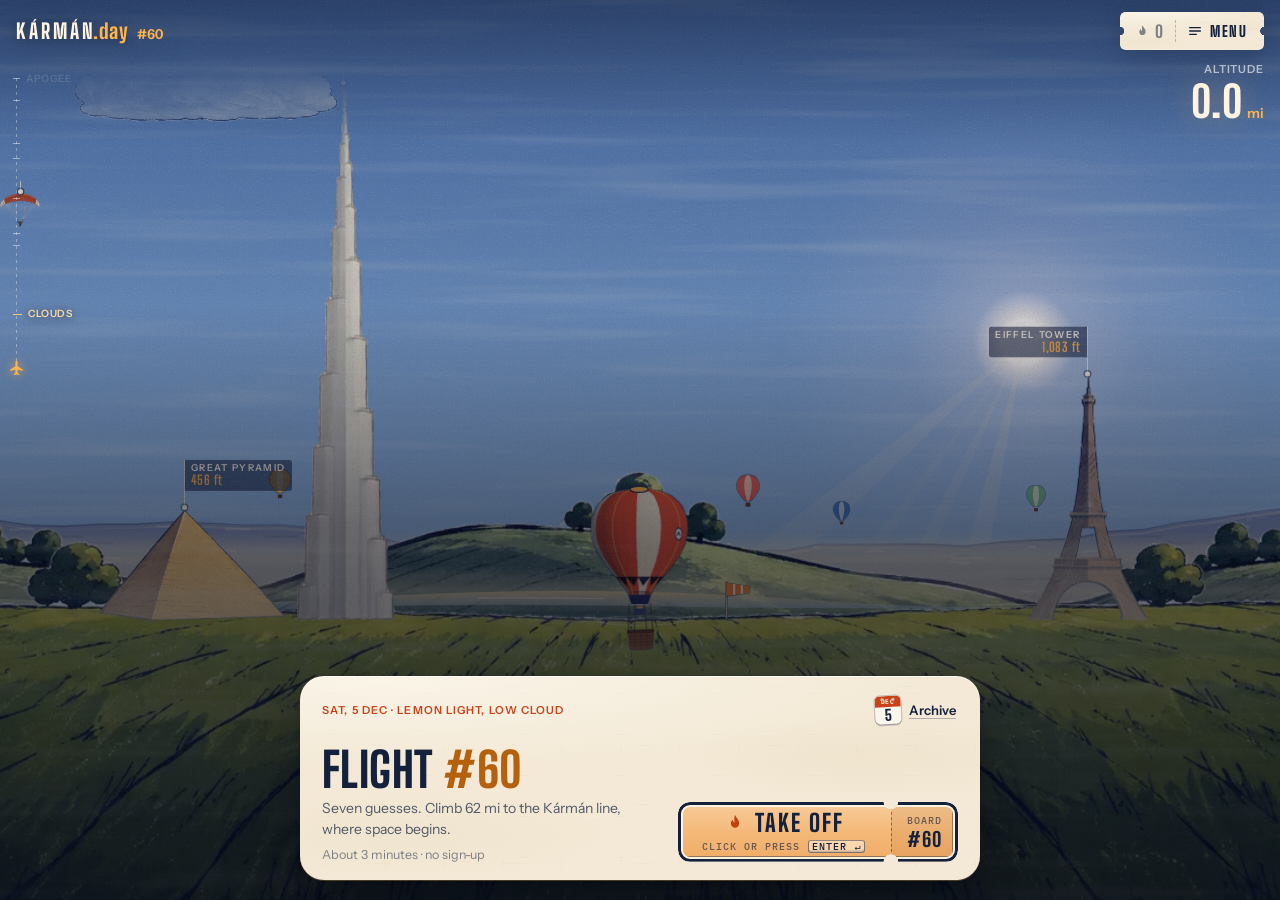
==== commit b95a3043: "Redeem takes a pass code or link in any form (PASS-XXXX-XXXX); /dev copies code or link Co-Authored-" ====
--- a/web/index.html
+++ b/web/index.html
@@ -384,9 +384,9 @@
       <p class="pay-note">One time, no subscription. Endless runs of 7 new questions and every past daily flight in the archive.</p>
       <div class="pay-links">
         <button type="button" class="link-btn" id="btn-restore">Already unlocked on another device? Restore it here.</button>
-        <button type="button" class="link-btn" id="btn-code-toggle">Have an unlock link?</button>
-      </div>
-      <form class="code-form" id="code-form" hidden><input id="code-input" autocomplete="off" spellcheck="false" placeholder="PILOT-XXXX" aria-label="Unlock code"><button type="submit" class="code-go">Unlock</button></form>
+        <button type="button" class="link-btn" id="btn-code-toggle">Have a pass?</button>
+      </div>
+      <form class="code-form" id="code-form" hidden><input id="code-input" autocomplete="off" spellcheck="false" placeholder="PASS-XXXX-XXXX" aria-label="Pass code or link"><button type="submit" class="code-go">Unlock</button></form>
       <p class="pay-fine">Refundable only if you haven’t flown an Unlimited or archive flight since buying. <a href="terms.html" target="_blank" rel="noopener">Terms</a> · <a href="privacy.html" target="_blank" rel="noopener">Privacy</a></p>
     </div>
   </div>
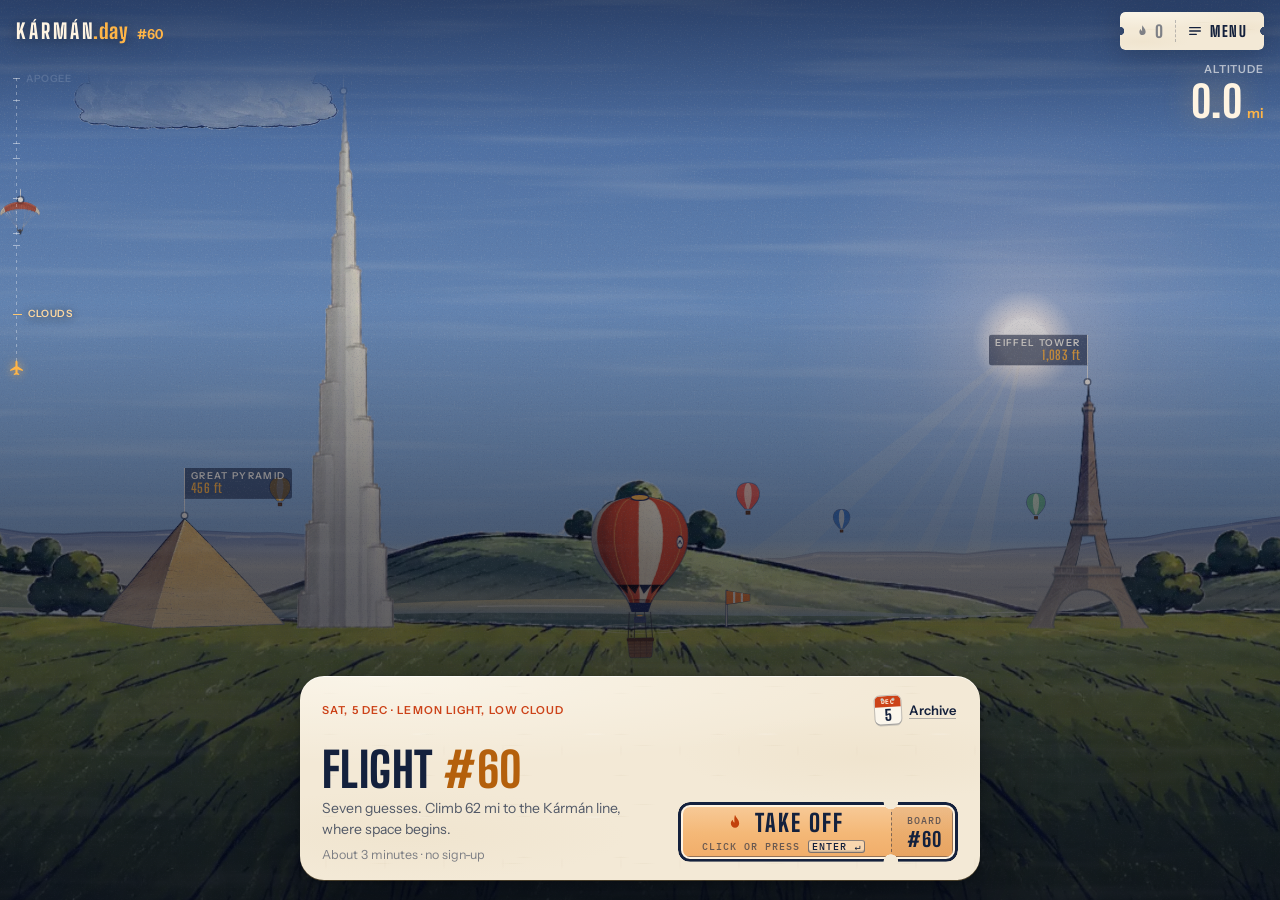
==== commit 35307907: "Social links (menu, answers, footer, sameAs); first-class welcome card, licence endorsement, account" ====
--- a/web/index.html
+++ b/web/index.html
@@ -22,11 +22,12 @@
 <meta property="og:image:height" content="630">
 <meta property="og:image:alt" content="KÁRMÁN: a hot-air balloon rising toward the Kármán line">
 <meta name="twitter:card" content="summary_large_image">
+<meta name="twitter:site" content="@TheDailyKarman">
 <link rel="canonical" href="https://karman.day/">
 <script type="application/ld+json">{"@context":"https://schema.org","@graph":[
 {"@type":"WebSite","@id":"https://karman.day/#website","name":"KÁRMÁN","alternateName":["Karman","Karman game","karman.day"],"url":"https://karman.day/","description":"A free daily number guessing game: seven trivia estimates, bet on how sure you are, climb 100 km to the edge of space."},
 {"@type":"VideoGame","@id":"https://karman.day/#game","name":"KÁRMÁN","alternateName":["Karman","Karman daily game"],"url":"https://karman.day/","image":"https://karman.day/og.png","description":"Karman is a free daily guessing game. Each day brings seven number trivia questions. Type a guess, choose how sure you are, and every hit climbs your hot-air balloon toward the Kármán line, 100 km up, where space begins.","genre":["Trivia","Estimation","Puzzle","Daily game"],"gamePlatform":"Web browser","applicationCategory":"Game","operatingSystem":"Any","inLanguage":"en","isAccessibleForFree":true,"offers":{"@type":"Offer","price":"0","priceCurrency":"USD"},"publisher":{"@id":"https://karman.day/#org"}},
-{"@type":"Organization","@id":"https://karman.day/#org","name":"KÁRMÁN","url":"https://karman.day/","logo":"https://karman.day/icon-512.png","email":"hello@karman.day"}
+{"@type":"Organization","@id":"https://karman.day/#org","name":"KÁRMÁN","url":"https://karman.day/","logo":"https://karman.day/icon-512.png","email":"hello@karman.day","sameAs":["https://x.com/TheDailyKarman","https://www.reddit.com/r/TheKarman/"]}
 ]}</script>
 <link rel="preconnect" href="https://fonts.googleapis.com">
 <link rel="preconnect" href="https://fonts.gstatic.com" crossorigin>
@@ -250,13 +251,14 @@
           <span class="res-count">Next flight in <b id="countdown">--:--:--</b></span>
           <span id="res-streak"></span>
         </div>
-        <p class="site-foot"><span>Found a bug? Wrong answer? <a id="contact-link" href="mailto:hello@karman.day">Contact us</a></span><span><a href="privacy.html" target="_blank" rel="noopener">Privacy</a> · <a href="terms.html" target="_blank" rel="noopener">Terms</a></span></p>
+        <p class="site-foot"><span>Found a bug? Wrong answer? <a id="contact-link" href="mailto:hello@karman.day">Contact us</a></span><span class="sf-soc"><a href="https://x.com/TheDailyKarman" target="_blank" rel="noopener" aria-label="KÁRMÁN on X"><svg viewBox="0 0 24 24" aria-hidden="true" class="soc-x"><path d="M17.8 3h3.1l-6.8 7.8L22 21h-6.2l-4.9-6.4L5.3 21H2.2l7.3-8.3L1.9 3h6.4l4.4 5.8L17.8 3Zm-1.1 16.2h1.7L7.4 4.7H5.6l11.1 14.5Z"/></svg></a><a href="https://www.reddit.com/r/TheKarman/" target="_blank" rel="noopener" aria-label="KÁRMÁN on Reddit"><svg viewBox="0 0 24 24" aria-hidden="true" class="soc-r"><path d="M14.6 3.2l-1.1 4.6c2.4.2 4.6 1 6.2 2.2a2.2 2.2 0 1 1 2.2 3.5c0 .2.1.5.1.7 0 3.9-4.5 7-10 7S2 18.1 2 14.2c0-.2 0-.5.1-.7A2.2 2.2 0 1 1 4.3 10c1.6-1.2 3.8-2 6.2-2.2l1.4-5.6.5-.4 4.1.9a1.7 1.7 0 1 1-.3 1.4l-3.2-.7ZM8.3 12.4a1.4 1.4 0 1 0 0 2.8 1.4 1.4 0 0 0 0-2.8Zm7.4 0a1.4 1.4 0 1 0 0 2.8 1.4 1.4 0 0 0 0-2.8Zm-7 4.4a.6.6 0 0 0-.4 1c1 .9 2.3 1.4 3.7 1.4s2.7-.5 3.7-1.4a.6.6 0 1 0-.8-.9c-.8.7-1.8 1-2.9 1s-2.1-.3-2.9-1a.6.6 0 0 0-.4-.1Z"/></svg></a><a href="privacy.html" target="_blank" rel="noopener">Privacy</a> · <a href="terms.html" target="_blank" rel="noopener">Terms</a></span></p>
         <!-- The pass's machine-readable zone: decoration, filled by ui.js mrz() -->
         <p class="res-mrz" id="res-mrz" aria-hidden="true"></p>
       </div>
       <div class="res-side">
         <div class="recap-head"><h3>Answers</h3><span id="recap-count"></span></div>
         <div class="recap" id="recap"></div>
+        <a class="recap-talk" href="https://www.reddit.com/r/TheKarman/" target="_blank" rel="noopener"><svg viewBox="0 0 24 24" aria-hidden="true" class="soc-r"><path d="M14.6 3.2l-1.1 4.6c2.4.2 4.6 1 6.2 2.2a2.2 2.2 0 1 1 2.2 3.5c0 .2.1.5.1.7 0 3.9-4.5 7-10 7S2 18.1 2 14.2c0-.2 0-.5.1-.7A2.2 2.2 0 1 1 4.3 10c1.6-1.2 3.8-2 6.2-2.2l1.4-5.6.5-.4 4.1.9a1.7 1.7 0 1 1-.3 1.4l-3.2-.7ZM8.3 12.4a1.4 1.4 0 1 0 0 2.8 1.4 1.4 0 0 0 0-2.8Zm7.4 0a1.4 1.4 0 1 0 0 2.8 1.4 1.4 0 0 0 0-2.8Zm-7 4.4a.6.6 0 0 0-.4 1c1 .9 2.3 1.4 3.7 1.4s2.7-.5 3.7-1.4a.6.6 0 1 0-.8-.9c-.8.7-1.8 1-2.9 1s-2.1-.3-2.9-1a.6.6 0 0 0-.4-.1Z"/></svg><span>Argue about today’s answers on <b>r/TheKarman</b></span><svg class="rt-go" viewBox="0 0 24 24" aria-hidden="true"><path d="M7 17 17 7M9 7h8v8"/></svg></a>
       </div>
     </section>
 
@@ -326,6 +328,11 @@
         <div class="pref"><span id="pref-sound-l">Sound</span><button type="button" class="seg" id="btn-sound" role="switch" aria-checked="true" aria-labelledby="pref-sound-l"><i>On</i><i>Off</i></button></div>
         <div class="pref"><span id="pref-units-l">Units</span><button type="button" class="seg" id="btn-units" role="switch" aria-checked="true" aria-labelledby="pref-units-l"><i>Metric</i><i>Imperial</i></button></div>
       </div>
+      <div class="menu-social">
+        <span class="ms-label">Follow the flight</span>
+        <a class="soc-chip" href="https://x.com/TheDailyKarman" target="_blank" rel="noopener me" aria-label="KÁRMÁN on X, @TheDailyKarman"><svg viewBox="0 0 24 24" aria-hidden="true" class="soc-x"><path d="M17.8 3h3.1l-6.8 7.8L22 21h-6.2l-4.9-6.4L5.3 21H2.2l7.3-8.3L1.9 3h6.4l4.4 5.8L17.8 3Zm-1.1 16.2h1.7L7.4 4.7H5.6l11.1 14.5Z"/></svg><span>@TheDailyKarman</span></a>
+        <a class="soc-chip" href="https://www.reddit.com/r/TheKarman/" target="_blank" rel="noopener me" aria-label="KÁRMÁN on Reddit, r/TheKarman"><svg viewBox="0 0 24 24" aria-hidden="true" class="soc-r"><path d="M14.6 3.2l-1.1 4.6c2.4.2 4.6 1 6.2 2.2a2.2 2.2 0 1 1 2.2 3.5c0 .2.1.5.1.7 0 3.9-4.5 7-10 7S2 18.1 2 14.2c0-.2 0-.5.1-.7A2.2 2.2 0 1 1 4.3 10c1.6-1.2 3.8-2 6.2-2.2l1.4-5.6.5-.4 4.1.9a1.7 1.7 0 1 1-.3 1.4l-3.2-.7ZM8.3 12.4a1.4 1.4 0 1 0 0 2.8 1.4 1.4 0 0 0 0-2.8Zm7.4 0a1.4 1.4 0 1 0 0 2.8 1.4 1.4 0 0 0 0-2.8Zm-7 4.4a.6.6 0 0 0-.4 1c1 .9 2.3 1.4 3.7 1.4s2.7-.5 3.7-1.4a.6.6 0 1 0-.8-.9c-.8.7-1.8 1-2.9 1s-2.1-.3-2.9-1a.6.6 0 0 0-.4-.1Z"/></svg><span>r/TheKarman</span></a>
+      </div>
       <p class="menu-foot"><a href="privacy.html" target="_blank" rel="noopener">Privacy</a> · <a href="terms.html" target="_blank" rel="noopener">Terms</a></p>
     </div>
   </div>
@@ -361,6 +368,14 @@
       <div class="cal-nav"><button type="button" class="icon-btn" id="cal-prev" aria-label="Previous month">‹</button><b id="cal-month"></b><button type="button" class="icon-btn" id="cal-next" aria-label="Next month">›</button></div>
       <div class="cal-grid" id="cal-grid"></div>
       <p class="cal-key" id="cal-key"></p>
+    </div>
+  </div>
+
+  <!-- WELCOME: the moment Unlimited arrives (a purchase or a pass). A first-class boarding card, once. -->
+  <div class="sheet-wrap" id="sheet-welcome" hidden>
+    <div class="sheet welcome" role="dialog" aria-modal="true" aria-labelledby="wel-h">
+      <button type="button" class="icon-btn sheet-x" data-close="welcome" aria-label="Close"><svg viewBox="0 0 24 24" aria-hidden="true"><path d="M6 6l12 12M18 6 6 18"/></svg></button>
+      <div id="welcome-body"></div>
     </div>
   </div>
 
--- a/web/css/ui.css
+++ b/web/css/ui.css
@@ -2218,61 +2218,61 @@
 #screen-results .legstrip-note { color: var(--ink-3); }
 
 /* One answer row, on paper */
-#screen-results .ans-q, #screen-results .recap .ans-q { color: var(--ink); }
-#screen-results .ans.none .ans-q { color: var(--ink-3); }
-#screen-results .ans-pts { color: var(--amber-ink); }
-#screen-results .ans.miss .ans-pts, #screen-results .ans.none .ans-pts { color: var(--ink-3); }
-#screen-results .ans-track { background: rgba(20, 33, 61, 0.18); }
-#screen-results .ans-track.dash { background: repeating-linear-gradient(90deg, rgba(20, 33, 61, 0.32) 0 4px, transparent 4px 8px); }
-#screen-results .ans-range { background: var(--c); box-shadow: inset 0 0 0 1px rgba(20, 33, 61, 0.5); }
-#screen-results .ans.hit .ans-range { box-shadow: inset 0 0 0 1px rgba(20, 33, 61, 0.55), 0 1px 0 rgba(20, 33, 61, 0.12); }
-#screen-results .ans.miss .ans-range { opacity: 1; background: color-mix(in srgb, var(--c) 40%, var(--stock)); box-shadow: inset 0 0 0 1px rgba(20, 33, 61, 0.3); }
-#screen-results .ans-gmark { border-top-color: var(--ink); }
-#screen-results .ans.miss .ans-gmark { border-top-color: var(--ink-3); }
-#screen-results .ans-pin { background: var(--ink); box-shadow: 0 0 0 2px var(--stock); }
+:is(#screen-results, #climb-card) .ans-q, :is(#screen-results, #climb-card) .recap .ans-q { color: var(--ink); }
+:is(#screen-results, #climb-card) .ans.none .ans-q { color: var(--ink-3); }
+:is(#screen-results, #climb-card) .ans-pts { color: var(--amber-ink); }
+:is(#screen-results, #climb-card) .ans.miss .ans-pts, :is(#screen-results, #climb-card) .ans.none .ans-pts { color: var(--ink-3); }
+:is(#screen-results, #climb-card) .ans-track { background: rgba(20, 33, 61, 0.18); }
+:is(#screen-results, #climb-card) .ans-track.dash { background: repeating-linear-gradient(90deg, rgba(20, 33, 61, 0.32) 0 4px, transparent 4px 8px); }
+:is(#screen-results, #climb-card) .ans-range { background: var(--c); box-shadow: inset 0 0 0 1px rgba(20, 33, 61, 0.5); }
+:is(#screen-results, #climb-card) .ans.hit .ans-range { box-shadow: inset 0 0 0 1px rgba(20, 33, 61, 0.55), 0 1px 0 rgba(20, 33, 61, 0.12); }
+:is(#screen-results, #climb-card) .ans.miss .ans-range { opacity: 1; background: color-mix(in srgb, var(--c) 40%, var(--stock)); box-shadow: inset 0 0 0 1px rgba(20, 33, 61, 0.3); }
+:is(#screen-results, #climb-card) .ans-gmark { border-top-color: var(--ink); }
+:is(#screen-results, #climb-card) .ans.miss .ans-gmark { border-top-color: var(--ink-3); }
+:is(#screen-results, #climb-card) .ans-pin { background: var(--ink); box-shadow: 0 0 0 2px var(--stock); }
 /* YOU above, ANSWER below: ink type, the bar carries the colour */
-#screen-results .ans-you { color: var(--ink); }
-#screen-results .ans.miss .ans-you { color: var(--ink-2); }
-#screen-results .ans-you em { color: var(--ink-3); opacity: 1; }
-#screen-results .ans-you.none { color: var(--ink-3); }
-#screen-results .ans-val { color: var(--ink); }
-#screen-results .ans-val em { color: var(--ink-3); }
-#screen-results .ans-val small { color: var(--ink-2); }
-#screen-results .ans-end { background: var(--stock); color: var(--ink-2); }
-#screen-results .ans-off { color: var(--ink-3); }
-#screen-results .ans-fact, #screen-results .recap .ans-fact, #screen-results .leg-detail .ans-fact {
+:is(#screen-results, #climb-card) .ans-you { color: var(--ink); }
+:is(#screen-results, #climb-card) .ans.miss .ans-you { color: var(--ink-2); }
+:is(#screen-results, #climb-card) .ans-you em { color: var(--ink-3); opacity: 1; }
+:is(#screen-results, #climb-card) .ans-you.none { color: var(--ink-3); }
+:is(#screen-results, #climb-card) .ans-val { color: var(--ink); }
+:is(#screen-results, #climb-card) .ans-val em { color: var(--ink-3); }
+:is(#screen-results, #climb-card) .ans-val small { color: var(--ink-2); }
+:is(#screen-results, #climb-card) .ans-end { background: var(--stock); color: var(--ink-2); }
+:is(#screen-results, #climb-card) .ans-off { color: var(--ink-3); }
+:is(#screen-results, #climb-card) .ans-fact, :is(#screen-results, #climb-card) .recap .ans-fact, :is(#screen-results, #climb-card) .leg-detail .ans-fact {
   font: italic 400 15px/20px var(--f-serif); color: rgba(20, 33, 61, 0.66);
 }
-#screen-results .leg-detail .ans { border-top-color: var(--ink-rule); }
+:is(#screen-results, #climb-card) .leg-detail .ans { border-top-color: var(--ink-rule); }
 
 /* Desktop answers: a ruled ledger. Every leg opens on a full-width hairline;
    its waypoint number sits ON the rule at the left, its points ON the rule at
    the right, so each entry is bounded and the eye can't slip between two. */
-#screen-results .recap::before { display: none; }
-#screen-results .recap .ans, #screen-results .recap .ans:first-child { padding: 0 0 26px; border: 0; }
-#screen-results .recap .ans:first-child { margin-top: 16px; }
-#screen-results .recap .ans-top {
+:is(#screen-results, #climb-card) .recap::before { display: none; }
+:is(#screen-results, #climb-card) .recap .ans, :is(#screen-results, #climb-card) .recap .ans:first-child { padding: 0 0 26px; border: 0; }
+:is(#screen-results, #climb-card) .recap .ans:first-child { margin-top: 16px; }
+:is(#screen-results, #climb-card) .recap .ans-top {
   display: grid; grid-template-columns: 26px minmax(0, 1fr) auto; grid-template-areas: "no rule pts" "q q q";
   gap: 0 10px; align-items: center;
 }
-#screen-results .recap .ans-top::before {   /* the rule between number and points */
+:is(#screen-results, #climb-card) .recap .ans-top::before {   /* the rule between number and points */
   content: ""; grid-area: rule; height: 0; border-top: 1px solid rgba(20, 33, 61, 0.22);
 }
-#screen-results .recap .ans-no {
+:is(#screen-results, #climb-card) .recap .ans-no {
   grid-area: no; position: static; display: grid; place-items: center; width: 26px; height: 26px; margin: 0;
   border-radius: 50%; outline: 0; background: transparent;
   box-shadow: inset 0 0 0 1.5px rgba(20, 33, 61, 0.45);
   font: 800 14px/1 var(--f-display); color: var(--ink);
 }
-#screen-results .recap .ans.hit .ans-no { background: var(--c); box-shadow: inset 0 0 0 1.5px var(--ink); }
-#screen-results .recap .ans.none .ans-no { box-shadow: none; outline: 1.5px dashed rgba(20, 33, 61, 0.4); outline-offset: -1.5px; color: var(--ink-3); }
-#screen-results .recap .ans-pts { grid-area: pts; font-size: 21px; line-height: 21px; }
-#screen-results .recap .ans.miss .ans-pts, #screen-results .recap .ans.none .ans-pts { font-size: 18px; }
-#screen-results .recap .ans-q { grid-area: q; margin: 12px 0 0; font: 500 15.5px/22px var(--f-ui); max-width: 54ch; }
-#screen-results .recap .ans-line, #screen-results .recap .ans-fact { margin-left: 0; }
-#screen-results .recap .ans-line { margin-top: 14px; }
-#screen-results .recap-head { padding-left: 0; }
-#screen-results .recap-head h3 { color: var(--ink-2); }
+:is(#screen-results, #climb-card) .recap .ans.hit .ans-no { background: var(--c); box-shadow: inset 0 0 0 1.5px var(--ink); }
+:is(#screen-results, #climb-card) .recap .ans.none .ans-no { box-shadow: none; outline: 1.5px dashed rgba(20, 33, 61, 0.4); outline-offset: -1.5px; color: var(--ink-3); }
+:is(#screen-results, #climb-card) .recap .ans-pts { grid-area: pts; font-size: 21px; line-height: 21px; }
+:is(#screen-results, #climb-card) .recap .ans.miss .ans-pts, :is(#screen-results, #climb-card) .recap .ans.none .ans-pts { font-size: 18px; }
+:is(#screen-results, #climb-card) .recap .ans-q { grid-area: q; margin: 12px 0 0; font: 500 15.5px/22px var(--f-ui); max-width: 54ch; }
+:is(#screen-results, #climb-card) .recap .ans-line, :is(#screen-results, #climb-card) .recap .ans-fact { margin-left: 0; }
+:is(#screen-results, #climb-card) .recap .ans-line { margin-top: 14px; }
+:is(#screen-results, #climb-card) .recap-head { padding-left: 0; }
+:is(#screen-results, #climb-card) .recap-head h3 { color: var(--ink-2); }
 
 /* ---------------------------------------------------------------- 5 · tickets, passport, foot */
 /* Phone: the pass tears here; the actions below are its stub. */
@@ -3067,11 +3067,11 @@
 @media (max-width: 360px) { .hf li { grid-template-columns: 22px minmax(0, 1fr) 56px; } .hf-ill { width: 56px; } }
 
 /* ---------------------------------------------------------------- 10 · logbook */
-#sheet-logbook .lb-h {
+#sheet-logbook .lb-h, #sheet-runs .lb-h {
   display: flex; align-items: center; gap: 10px;
   margin: 28px 0 12px; font: 500 10.5px/1 var(--f-mono); letter-spacing: 0.1em; text-transform: uppercase; color: var(--ink-3);
 }
-#sheet-logbook .lb-h::after { content: ""; flex: 1; border-top: 1px solid var(--ink-rule); }
+#sheet-logbook .lb-h::after, #sheet-runs .lb-h::after { content: ""; flex: 1; border-top: 1px solid var(--ink-rule); }
 /* the licence: a laminated card lying on the page */
 #sheet-logbook .licence {
   background: var(--fibre), #FBF6EB;
@@ -4941,22 +4941,234 @@
 #screen-results .res-vs b { display: block; font-weight: 700; }
 @media (max-width: 719px) { .res-lockup .res-vs { padding-right: 92px; } }
 
-/* ---------------------------------------------------------------- Unlimited hangar */
-#sheet-runs .runs-new { margin: 6px 0 4px; }
-#sheet-runs .runs-done { margin: 6px 0 4px; padding: 14px 16px; border-radius: 12px; border: 1.5px dashed rgba(30, 42, 85, 0.28); font: 400 14px/1.45 var(--f-ui); color: var(--ink-2); }
-#sheet-runs .runs-done b { color: var(--ink); font-weight: 600; }
-#sheet-runs .runs-h { margin-top: 22px; }
-.runs-list { list-style: none; margin: 0; padding: 0; }
-.runs-list li { display: flex; align-items: center; gap: 12px; padding: 10px 0; border-top: 1px dashed rgba(30, 42, 85, 0.18); }
-.runs-list li:last-child { border-bottom: 1px dashed rgba(30, 42, 85, 0.18); }
-.rl-no { flex: 0 0 46px; display: flex; flex-direction: column; align-items: center; gap: 2px; padding: 6px 0; border-radius: 8px; background: rgba(30, 42, 85, 0.06); }
-.rl-no small { font: 500 8.5px/1 var(--f-mono); letter-spacing: 0.1em; opacity: 0.6; }
-.rl-no b { font: 800 20px/1 var(--f-display); font-variant-numeric: tabular-nums; }
-.rl-text { flex: 1; min-width: 0; font: 500 14px/1.3 var(--f-ui); color: var(--ink-2); }
-.rl-text b { color: var(--ink); font-weight: 700; }
-.rl-text small { display: block; margin-top: 2px; font: 400 12.5px/1.2 var(--f-ui); color: var(--ink-3, rgba(30, 42, 85, 0.55)); }
-.rl-go { flex: 0 0 auto; height: 34px; padding: 0 14px; border-radius: 999px; border: 1.5px solid rgba(30, 42, 85, 0.3); background: transparent; color: var(--ink); font: 600 13px/1 var(--f-ui); cursor: pointer; }
-.rl-go:hover { border-color: rgba(214, 120, 40, 0.7); }
-.rl-go:focus-visible { outline: 2px solid var(--amber); outline-offset: 2px; }
-#sheet-runs .runs-new { background: #FFC872; }
-#sheet-runs .runs-new::after { border-left-color: rgba(30, 42, 85, 0.4); }
+
+/* ---------------------------------------------------------------- Unlimited hangar
+   The same paper as the logbook: an apricot boarding ticket, a laminated run
+   card punched for every run flown, and flight strips you tap to fly again. */
+#sheet-runs .runs-new { --cut: 72%; height: 72px; margin: 4px 0 0;
+  background: linear-gradient(90deg, transparent var(--cut), var(--apricot-stub) var(--cut)), linear-gradient(90deg, transparent var(--cut), #F4B676 var(--cut)), var(--apricot-print), var(--apricot-stock);
+  color: #14213D; box-shadow: var(--apricot-edge); }
+#sheet-runs .runs-new::after { border-left-color: rgba(20, 33, 61, 0.5); }
+#sheet-runs .runs-new:hover { filter: brightness(1.04) saturate(1.04); }
+#sheet-runs .runs-new:focus-visible { outline: none; box-shadow: inset 0 0 0 3px #14213D, inset 0 0 0 5px #FFF4E2; }
+#sheet-runs .runs-new .bt-main { display: flex; flex-direction: column; align-items: center; justify-content: center; gap: 6px; padding: 0 14px; }
+#sheet-runs .rn-main { font: 800 22px/1 var(--f-display); letter-spacing: 0.06em; text-transform: uppercase; }
+#sheet-runs .rn-sub { font: 500 10px/1 var(--f-mono); letter-spacing: 0.06em; text-transform: uppercase; opacity: 0.66; }
+#sheet-runs .runs-new .bt-stub { gap: 5px; }
+#sheet-runs .runs-new .bt-stub small { order: -1; font: 500 9.5px/1 var(--f-mono); letter-spacing: 0.1em; opacity: 0.66; }
+#sheet-runs .runs-new .bt-stub b { font: 800 26px/1 var(--f-display); font-variant-numeric: tabular-nums; }
+/* every run flown: the same ticket, unprinted, waiting for Monday */
+#sheet-runs .runs-wait { position: relative; display: flex; background: none; box-shadow: none; -webkit-mask: none; mask: none;
+  border: 1.5px dashed rgba(20, 33, 61, 0.32); border-radius: 10px; color: var(--ink-2); cursor: default; }
+#sheet-runs .runs-wait::after { border-left-color: rgba(20, 33, 61, 0.28); }
+#sheet-runs .runs-wait:hover { filter: none; }
+#sheet-runs .runs-wait .rn-main { color: var(--ink); }
+#sheet-runs .runs-wait .bt-stub b { font-size: 15px; line-height: 1.05; text-align: center; letter-spacing: 0.04em; }
+
+/* the run card: a hole for each run, punched through once flown */
+#sheet-runs .run-card { margin-top: 22px; transform: rotate(0.5deg); background: var(--fibre), #FBF6EB;
+  box-shadow: 0 0 0 1px rgba(20, 33, 61, 0.14), 0 1px 0 rgba(20, 33, 61, 0.12), 0 10px 22px rgba(80, 56, 20, 0.14); border-radius: 10px; }
+.rc-holes { display: grid; grid-template-columns: repeat(auto-fill, minmax(26px, 1fr)); gap: 7px 6px; margin: 14px 0 12px; }
+.rc-holes i { display: grid; place-items: center; aspect-ratio: 1; border-radius: 50%; font: 500 9px/1 var(--f-mono); font-style: normal; color: rgba(20, 33, 61, 0.42);
+  box-shadow: inset 0 0 0 1px rgba(20, 33, 61, 0.22); }
+.rc-holes i.on { color: transparent; background: #1B2A4A; transform: scale(0.84);
+  box-shadow: inset 0 1.5px 2px rgba(0, 0, 0, 0.55), 0 0.5px 0 rgba(255, 250, 240, 0.9); }
+.rc-foot { display: flex; justify-content: space-between; padding-top: 10px; border-top: 1px dashed rgba(20, 33, 61, 0.2); font: 500 10px/1 var(--f-mono); letter-spacing: 0.08em; color: var(--ink-2); }
+
+/* flight strips: the logbook's, as buttons */
+#sheet-runs .runs-strips li { list-style: none; }
+#sheet-runs .fstrip.rs { width: 100%; padding: 0; border: 0; font: inherit; text-align: left; cursor: pointer; background: #FBF6EB; box-shadow: inset 0 0 0 1px rgba(20, 33, 61, 0.14); transition: transform 140ms var(--ease-out), box-shadow 140ms; }
+#sheet-runs .fstrip.rs::after { border-left-color: var(--perf-c); }
+#sheet-runs .fstrip.rs:hover { transform: translateX(3px); box-shadow: inset 0 0 0 1.5px rgba(214, 120, 40, 0.6); }
+#sheet-runs .fstrip.rs:active { transform: translateX(1px); }
+#sheet-runs .fstrip.rs:focus-visible { outline: none; box-shadow: inset 0 0 0 2px #14213D; }
+#sheet-runs .fs-id { color: var(--ink-2); }
+#sheet-runs .fs-row { display: flex; align-items: center; justify-content: space-between; gap: 8px; }
+#sheet-runs .fs-dots i { box-shadow: 0 0 0 1px rgba(20, 33, 61, 0.45); }
+#sheet-runs .fs-dots i.m { box-shadow: inset 0 0 0 1.5px rgba(20, 33, 61, 0.4); }
+#sheet-runs .fs-dots i.clue { outline-color: var(--amber-ink, #B8661A); }
+.rs-again { display: inline-flex; align-items: center; gap: 4px; font: 600 10px/1 var(--f-mono); letter-spacing: 0.06em; text-transform: uppercase; color: #B8661A; }
+.rs-again svg { width: 12px; height: 12px; fill: none; stroke: currentColor; stroke-width: 2.2; stroke-linecap: round; stroke-linejoin: round; }
+#sheet-runs .fs-stub b { color: var(--ink); font-variant-numeric: tabular-nums; }
+#sheet-runs .lb-note { color: var(--ink-2); font: italic 400 15px/1.4 var(--f-serif); margin-top: 12px; }
+@media (prefers-reduced-motion: reduce) { #sheet-runs .fstrip.rs { transition: none; } #sheet-runs .fstrip.rs:hover { transform: none; } }
+
+/* ---------------------------------------------------------------- the climb's full card
+   Tap a stub on the rail and its full answer card comes off it: the same
+   ledger entry the pass shows, on the stub's paper, with the width's colour
+   down its left edge and a perforated head (Leg 3 of 7 · milestone · ‹ › ✕).
+   Desktop: beside the stubs, pointing at the one it came from. Phone: a
+   ticket along the bottom, above the parked pass. */
+button.climb-stub { display: block; border: 0; margin: 0; text-align: left; font: 500 11px/1.25 var(--f-ui); -webkit-appearance: none; appearance: none; }
+.climb-stub:focus-visible { outline: 2px solid var(--amber); outline-offset: 2px; }
+.climb-stub.in.open { background: #FFFDF8; translate: 4px 0; opacity: 1;
+  box-shadow: inset 3px 0 0 var(--c), inset 4px 0 0 rgba(20, 33, 61, 0.45), 0 0 0 1.5px var(--ink), 0 4px 10px rgba(2, 4, 14, 0.32); }
+
+#climb-card {
+  --c: var(--c-miss); --hh: 38px; --oy: 50%;
+  position: fixed; z-index: 6; left: 16px; right: 16px; bottom: calc(64px + 14px + env(safe-area-inset-bottom, 0px));
+  max-width: 420px; margin: 0 auto; box-sizing: border-box;
+  display: flex; flex-direction: column;
+  max-height: calc(100svh - env(safe-area-inset-top, 0px) - 210px - 78px);
+  filter: drop-shadow(0 1px 0 rgba(150, 118, 66, 0.45)) drop-shadow(0 2px 4px rgba(2, 4, 14, 0.22)) drop-shadow(0 14px 22px rgba(2, 4, 14, 0.38));
+  opacity: 0; transform: translateY(24px); transform-origin: 50% 100%;
+  transition: opacity 160ms cubic-bezier(.4, 0, 1, 1), transform 160ms cubic-bezier(.4, 0, 1, 1);
+  outline: none;
+}
+#climb-card .cc-paper {
+  flex: 1 1 auto; min-height: 0; display: flex; flex-direction: column;
+  background: var(--stock); color: var(--ink); border-radius: 4px;
+  box-shadow: inset 4px 0 0 var(--c), inset 5px 0 0 rgba(20, 33, 61, 0.45), inset 0 0 0 0.5px rgba(20, 33, 61, 0.25);
+  -webkit-mask: radial-gradient(circle at 0 var(--hh), transparent 6px, #000 6.5px) left / 51% 100% no-repeat, radial-gradient(circle at 100% var(--hh), transparent 6px, #000 6.5px) right / 51% 100% no-repeat;
+          mask: radial-gradient(circle at 0 var(--hh), transparent 6px, #000 6.5px) left / 51% 100% no-repeat, radial-gradient(circle at 100% var(--hh), transparent 6px, #000 6.5px) right / 51% 100% no-repeat;
+}
+#climb-card.in { opacity: 1; transform: none; transition: opacity 220ms ease, transform 300ms var(--ease-out); }
+#climb-card.desk {
+  right: auto; bottom: auto; margin: 0; width: 440px; max-width: calc(100vw - 32px);
+  max-height: calc(100svh - 64px - 20px - 32px);
+  transform: translateX(-12px) scale(0.96); transform-origin: 0 var(--oy);
+}
+#climb-card.desk.in { transform: none; transition: opacity 200ms ease, transform 260ms var(--ease-out), top 280ms var(--ease-out); }
+@media (max-width: 1023.98px) { #climb-card.desk { width: 380px; } }
+@media (min-width: 720px) and (max-height: 700px) { #climb-card.desk { width: 400px; } }
+body.sheet-open #climb-card, body:not(.climb-open) #climb-card { display: none; }
+
+/* the head: the stub end of the ticket, torn along a perforation */
+#climb-card .cc-head {
+  position: relative; flex: none; height: var(--hh); display: flex; align-items: center; gap: 10px; padding: 0 8px 0 18px;
+  border-bottom: 1.5px dashed rgba(20, 33, 61, 0.28); margin: 0 10px 0 4px; padding-left: 14px; padding-right: 0;
+}
+#climb-card .cc-label { flex: none; font: 600 10px/1 var(--f-ui); letter-spacing: 0.12em; text-transform: uppercase; color: var(--ink-3); }
+#climb-card .cc-x { flex: 1; min-width: 0; font: italic 400 13px/1.2 var(--f-serif); color: var(--amber-ink); white-space: nowrap; overflow: hidden; text-overflow: ellipsis; }
+#climb-card .cc-x:empty { visibility: hidden; }
+#climb-card .cc-x:not(:empty)::before { content: "✦ "; font-style: normal; font-size: 9px; vertical-align: 1px; }
+#climb-card .cc-nav { flex: none; display: flex; align-items: center; gap: 2px; }
+#climb-card .cc-btn {
+  display: grid; place-items: center; width: 30px; height: 30px; padding: 0; border: 0; border-radius: 50%;
+  background: transparent; color: var(--ink-2); cursor: pointer; transition: background 120ms, color 120ms;
+}
+#climb-card .cc-btn svg { width: 16px; height: 16px; fill: none; stroke: currentColor; stroke-width: 1.8; stroke-linecap: round; stroke-linejoin: round; }
+#climb-card .cc-btn:hover:not(:disabled) { background: rgba(20, 33, 61, 0.07); color: var(--ink); }
+#climb-card .cc-btn:disabled { opacity: 0.28; cursor: default; }
+#climb-card .cc-btn:focus-visible { outline: 2px solid var(--amber); outline-offset: 0; }
+#climb-card .cc-btn[data-act="close"] { margin-left: 4px; position: relative; }
+#climb-card .cc-btn[data-act="close"]::before { content: ""; position: absolute; left: -3px; top: 7px; bottom: 7px; border-left: 1px solid rgba(20, 33, 61, 0.16); }
+
+/* the body: the pass's ledger entry, as is */
+#climb-card .cc-body { flex: 1 1 auto; min-height: 0; overflow-y: auto; overscroll-behavior: contain; touch-action: pan-y; padding: 2px 18px 16px 22px; }
+#climb-card .cc-body.swap { animation: ccSwap 200ms var(--ease-out); }
+@keyframes ccSwap { from { opacity: 0; transform: translateX(var(--dx, 6px)); } to { opacity: 1; transform: none; } }
+#climb-card .recap .ans, #climb-card .recap .ans:first-child { padding: 0; margin: 14px 0 0; border: 0; }
+#climb-card .recap .ans-q { max-width: none; }
+#climb-card .ans-fact { margin-bottom: 0; }
+#climb-card .ans-fact:empty { display: none; }
+
+/* desktop: a small paper tip pointing back at the stub */
+#climb-card .cc-tip { display: none; }
+#climb-card.desk .cc-tip { display: block; position: absolute; left: -7px; top: calc(var(--oy) - 7px); width: 14px; height: 14px; background: var(--stock);
+  transform: rotate(45deg); box-shadow: -1px 1px 0 rgba(20, 33, 61, 0.18); clip-path: polygon(0 0, 0 100%, 100% 100%); }
+#climb-card.desk.tipless .cc-tip { display: none; }
+#climb-card.desk .cc-tip::after { content: ""; position: absolute; inset: 0; box-shadow: inset 3px -3px 0 -1px var(--c); }
+
+@media (prefers-reduced-motion: reduce) {
+  #climb-card, #climb-card.in, #climb-card.desk, #climb-card.desk.in { transform: none !important; transition: opacity 1ms !important; }
+  #climb-card .cc-body.swap { animation: none; }
+  .climb-stub.in.open { translate: none; }
+}
+
+/* The crowd chart when the server can't answer: your own bar on an empty
+   board, and a rubber stamp across it. Temporary by nature. */
+#screen-results .crowd-chart.is-down { position: relative; }
+#screen-results .crowd-chart.is-down .h-bar:not(.mine) { display: none; }
+.crowd-down {
+  position: absolute; left: 58%; top: 42%; transform: translate(-50%, -50%) rotate(-8deg);
+  padding: 5px 9px 4px; border: 2px solid rgba(196, 64, 36, 0.78); border-radius: 4px;
+  font: 800 13px/1.05 var(--f-display); letter-spacing: 0.1em; text-transform: uppercase; text-align: center; white-space: nowrap;
+  color: rgba(196, 64, 36, 0.82); background: rgba(250, 244, 230, 0.72);
+  box-shadow: inset 0 0 0 1px rgba(196, 64, 36, 0.25); mix-blend-mode: multiply; pointer-events: none;
+}
+
+.crowd-down.tight { font-size: 10.5px; padding: 3px 7px 2px; transform: translate(-50%, -50%) rotate(-5deg); }
+
+/* ---------------------------------------------------------------- social links
+   Quiet, like the rest of the menu: two outlined chips under the settings
+   (the way most daily games keep them out of the play), a "discuss" line at
+   the end of the answers, and two small glyphs in the pass's footer. */
+.menu-social { display: flex; flex-wrap: wrap; align-items: center; gap: 8px; margin: 18px 0 0; padding-top: 14px; border-top: 1px dashed rgba(20, 33, 61, 0.2); }
+.ms-label { flex: 1 0 100%; font: 600 10px/1 var(--f-ui); letter-spacing: 0.12em; text-transform: uppercase; color: var(--ink-3); margin-bottom: 2px; }
+.soc-chip { flex: 1 1 0; min-width: 0; display: inline-flex; align-items: center; justify-content: center; gap: 8px; height: 40px; padding: 0 12px; border-radius: 10px;
+  border: 1.5px solid rgba(20, 33, 61, 0.85); color: var(--ink); text-decoration: none; font: 600 13.5px/1 var(--f-ui); white-space: nowrap;
+  transition: background 140ms, transform 140ms var(--ease-out); }
+.soc-chip span { overflow: hidden; text-overflow: ellipsis; }
+.soc-chip svg { flex: none; width: 16px; height: 16px; fill: currentColor; }
+.soc-chip .soc-r { color: #E2552B; width: 18px; height: 18px; }
+.soc-chip:hover { background: rgba(20, 33, 61, 0.06); }
+.soc-chip:active { transform: translateY(1px); }
+.soc-chip:focus-visible { outline: 2px solid var(--amber); outline-offset: 2px; }
+
+.recap-talk { display: flex; align-items: center; gap: 10px; margin: 16px 0 4px; padding: 12px 14px; border-radius: 10px; border: 1.5px dashed rgba(20, 33, 61, 0.28);
+  color: var(--ink-2); text-decoration: none; font: 500 13.5px/1.3 var(--f-ui); transition: border-color 140ms, background 140ms; }
+.recap-talk b { color: var(--ink); font-weight: 700; }
+.recap-talk .soc-r { flex: none; width: 20px; height: 20px; fill: #E2552B; }
+.recap-talk span { flex: 1; }
+.recap-talk .rt-go { flex: none; width: 15px; height: 15px; fill: none; stroke: currentColor; stroke-width: 2; stroke-linecap: round; stroke-linejoin: round; opacity: 0.6; transition: transform 140ms var(--ease-out); }
+.recap-talk:hover { border-color: rgba(226, 85, 43, 0.6); background: rgba(226, 85, 43, 0.04); }
+.recap-talk:hover .rt-go { transform: translate(2px, -2px); opacity: 1; }
+.recap-talk:focus-visible { outline: 2px solid var(--amber); outline-offset: 2px; }
+
+.sf-soc { display: inline-flex; align-items: center; gap: 10px; }
+.sf-soc a[aria-label] { display: inline-grid; place-items: center; width: 22px; height: 22px; border-radius: 50%; color: inherit; opacity: 0.75; transition: opacity 140ms; }
+.sf-soc a[aria-label]:hover { opacity: 1; }
+.sf-soc a[aria-label] svg { width: 14px; height: 14px; fill: currentColor; }
+.sf-soc a[aria-label]:last-of-type { margin-right: 4px; }
+
+/* ---------------------------------------------------------------- first class
+   Unlimited holders: a gold foil endorsement on the licence and the account,
+   and a one-time "welcome aboard" card the moment Unlimited arrives. */
+.lic-fc { display: inline-flex; align-items: center; gap: 5px; padding: 4px 8px 3px 6px; border-radius: 4px;
+  font: 600 9px/1 var(--f-mono); letter-spacing: 0.12em; color: #5A3B06;
+  background: linear-gradient(115deg, #E9C46A 0%, #FFF0B8 38%, #D9A93F 62%, #F6D98A 100%);
+  box-shadow: inset 0 0 0 1px rgba(122, 82, 10, 0.45), 0 1px 0 rgba(255, 255, 255, 0.6), 0 2px 5px rgba(80, 56, 20, 0.22); }
+.lic-fc b { font: 800 13px/1 var(--f-display); letter-spacing: 0; }
+.licence .lic-fc { position: absolute; top: 12px; right: 14px; transform: rotate(2deg); }
+#sheet-logbook .licence .lic-strip { padding-right: 112px; }
+
+#sheet-account .ac-thanks { margin: 14px 0 0; padding: 14px 16px; border-radius: 12px; border: 1.5px dashed rgba(122, 82, 10, 0.35); background: rgba(233, 196, 106, 0.12); }
+#sheet-account .ac-thanks p { margin: 10px 0 8px; font: 400 14px/1.5 var(--f-ui); color: var(--ink-2); }
+#sheet-account .ac-thanks a { color: var(--ink); font-weight: 600; }
+#sheet-account .ac-suggest { display: inline-flex; align-items: center; gap: 5px; font: 600 13px/1 var(--f-ui); color: #B8661A !important; text-decoration: none; }
+#sheet-account .ac-suggest svg { width: 13px; height: 13px; fill: none; stroke: currentColor; stroke-width: 2.2; stroke-linecap: round; stroke-linejoin: round; }
+#sheet-account .ac-suggest:hover { text-decoration: underline; }
+
+#sheet-welcome .sheet { position: relative; }
+#sheet-welcome .sheet-x { position: absolute; top: 14px; right: 14px; z-index: 2; }
+.wel-card { position: relative; margin: 46px 0 18px; padding: 18px 18px 6px; border-radius: 12px; transform: rotate(-0.5deg);
+  background: var(--fibre, none), #FBF6EB; color: var(--ink);
+  box-shadow: 0 0 0 1px rgba(20, 33, 61, 0.14), 0 1px 0 rgba(20, 33, 61, 0.12), 0 14px 28px rgba(80, 56, 20, 0.16);
+  animation: welIn 520ms var(--ease-out) both; }
+@keyframes welIn { from { opacity: 0; transform: translateY(18px) rotate(-2deg) scale(0.97); } }
+.wel-card .lic-strip { color: #C4402A; padding-right: 80px; }
+.wel-foil { position: absolute; top: 12px; right: 14px; display: grid; place-items: center; width: 66px; height: 66px; border-radius: 50%; transform: rotate(10deg);
+  color: #5A3B06; text-align: center; background: radial-gradient(circle at 35% 30%, #FFF4C7, #E9C46A 45%, #C9952F 75%, #F0D488);
+  box-shadow: inset 0 0 0 2px rgba(122, 82, 10, 0.45), inset 0 0 0 5px rgba(255, 248, 220, 0.5), inset 0 0 0 6px rgba(122, 82, 10, 0.3), 0 4px 10px rgba(80, 56, 20, 0.3);
+  animation: welFoil 700ms 260ms var(--ease-spring, cubic-bezier(.3, 1.5, .5, 1)) both; }
+@keyframes welFoil { from { opacity: 0; transform: rotate(-20deg) scale(1.6); } }
+.wel-foil b { display: block; font: 800 24px/0.9 var(--f-display); }
+.wel-foil small { display: block; font: 600 7.5px/1.15 var(--f-mono); letter-spacing: 0.12em; margin-top: -10px; }
+.wel-eyebrow { margin: 16px 0 0; font: 500 10px/1 var(--f-mono); letter-spacing: 0.1em; color: var(--ink-3); }
+.wel-h { margin: 6px 0 0; font: italic 400 40px/1 var(--f-serif); color: var(--ink); }
+.wel-lede { margin: 10px 0 0; max-width: 34ch; font: 400 15px/1.5 var(--f-ui); color: var(--ink-2); }
+.wel-perks { list-style: none; margin: 16px 0 0; padding: 14px 0 0; border-top: 1px dashed rgba(20, 33, 61, 0.2); }
+.wel-perks li { display: flex; gap: 12px; align-items: flex-start; margin: 0 0 12px; font: 400 14px/1.45 var(--f-ui); color: var(--ink-2); }
+.wel-perks i { flex: none; display: grid; place-items: center; width: 28px; height: 28px; border-radius: 50%; background: #14213D; color: #FFB547; font: 700 14px/1 var(--f-ui); font-style: normal; }
+.wel-perks b { color: var(--ink); font-weight: 600; }
+.wel-perks a { color: var(--ink); font-weight: 600; }
+#sheet-welcome .wel-go { --cut: 72%; height: 64px; width: 100%;
+  background: linear-gradient(90deg, transparent var(--cut), var(--apricot-stub) var(--cut)), linear-gradient(90deg, transparent var(--cut), #F4B676 var(--cut)), var(--apricot-print), var(--apricot-stock);
+  color: #14213D; box-shadow: var(--apricot-edge); }
+#sheet-welcome .wel-go .bt-main { font: 800 21px/1 var(--f-display); letter-spacing: 0.06em; text-transform: uppercase; }
+#sheet-welcome .wel-go .bt-stub { gap: 5px; }
+#sheet-welcome .wel-go .bt-stub small { order: -1; font: 500 9.5px/1 var(--f-mono); letter-spacing: 0.1em; opacity: 0.66; }
+#sheet-welcome .wel-go .bt-stub b { font: 800 24px/1 var(--f-display); }
+.wel-fine { margin: 12px 0 0; text-align: center; font: italic 400 14px/1.4 var(--f-serif); color: var(--ink-3); }
+@media (prefers-reduced-motion: reduce) { .wel-card, .wel-foil { animation: none; } }
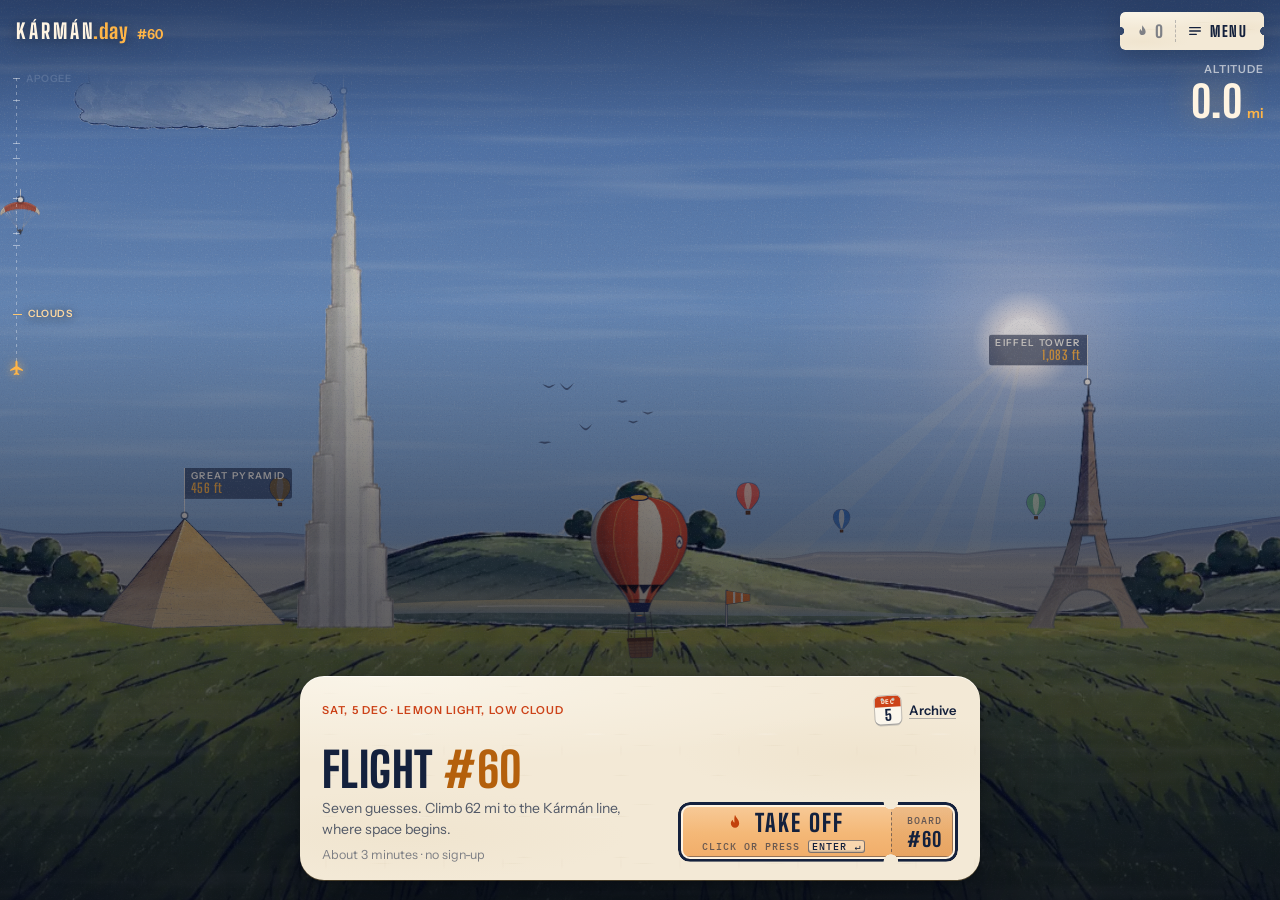
==== commit d3cd44fd: "Drop the answers-page Reddit line; first-class copy (no 'every message is read', no 'keeps the ballo" ====
--- a/web/index.html
+++ b/web/index.html
@@ -258,7 +258,6 @@
       <div class="res-side">
         <div class="recap-head"><h3>Answers</h3><span id="recap-count"></span></div>
         <div class="recap" id="recap"></div>
-        <a class="recap-talk" href="https://www.reddit.com/r/TheKarman/" target="_blank" rel="noopener"><svg viewBox="0 0 24 24" aria-hidden="true" class="soc-r"><path d="M14.6 3.2l-1.1 4.6c2.4.2 4.6 1 6.2 2.2a2.2 2.2 0 1 1 2.2 3.5c0 .2.1.5.1.7 0 3.9-4.5 7-10 7S2 18.1 2 14.2c0-.2 0-.5.1-.7A2.2 2.2 0 1 1 4.3 10c1.6-1.2 3.8-2 6.2-2.2l1.4-5.6.5-.4 4.1.9a1.7 1.7 0 1 1-.3 1.4l-3.2-.7ZM8.3 12.4a1.4 1.4 0 1 0 0 2.8 1.4 1.4 0 0 0 0-2.8Zm7.4 0a1.4 1.4 0 1 0 0 2.8 1.4 1.4 0 0 0 0-2.8Zm-7 4.4a.6.6 0 0 0-.4 1c1 .9 2.3 1.4 3.7 1.4s2.7-.5 3.7-1.4a.6.6 0 1 0-.8-.9c-.8.7-1.8 1-2.9 1s-2.1-.3-2.9-1a.6.6 0 0 0-.4-.1Z"/></svg><span>Argue about today’s answers on <b>r/TheKarman</b></span><svg class="rt-go" viewBox="0 0 24 24" aria-hidden="true"><path d="M7 17 17 7M9 7h8v8"/></svg></a>
       </div>
     </section>
 
--- a/web/css/ui.css
+++ b/web/css/ui.css
@@ -5092,8 +5092,8 @@
 
 /* ---------------------------------------------------------------- social links
    Quiet, like the rest of the menu: two outlined chips under the settings
-   (the way most daily games keep them out of the play), a "discuss" line at
-   the end of the answers, and two small glyphs in the pass's footer. */
+   (the way most daily games keep them out of the play), and two small
+   glyphs in the pass's footer. */
 .menu-social { display: flex; flex-wrap: wrap; align-items: center; gap: 8px; margin: 18px 0 0; padding-top: 14px; border-top: 1px dashed rgba(20, 33, 61, 0.2); }
 .ms-label { flex: 1 0 100%; font: 600 10px/1 var(--f-ui); letter-spacing: 0.12em; text-transform: uppercase; color: var(--ink-3); margin-bottom: 2px; }
 .soc-chip { flex: 1 1 0; min-width: 0; display: inline-flex; align-items: center; justify-content: center; gap: 8px; height: 40px; padding: 0 12px; border-radius: 10px;
@@ -5105,16 +5105,6 @@
 .soc-chip:hover { background: rgba(20, 33, 61, 0.06); }
 .soc-chip:active { transform: translateY(1px); }
 .soc-chip:focus-visible { outline: 2px solid var(--amber); outline-offset: 2px; }
-
-.recap-talk { display: flex; align-items: center; gap: 10px; margin: 16px 0 4px; padding: 12px 14px; border-radius: 10px; border: 1.5px dashed rgba(20, 33, 61, 0.28);
-  color: var(--ink-2); text-decoration: none; font: 500 13.5px/1.3 var(--f-ui); transition: border-color 140ms, background 140ms; }
-.recap-talk b { color: var(--ink); font-weight: 700; }
-.recap-talk .soc-r { flex: none; width: 20px; height: 20px; fill: #E2552B; }
-.recap-talk span { flex: 1; }
-.recap-talk .rt-go { flex: none; width: 15px; height: 15px; fill: none; stroke: currentColor; stroke-width: 2; stroke-linecap: round; stroke-linejoin: round; opacity: 0.6; transition: transform 140ms var(--ease-out); }
-.recap-talk:hover { border-color: rgba(226, 85, 43, 0.6); background: rgba(226, 85, 43, 0.04); }
-.recap-talk:hover .rt-go { transform: translate(2px, -2px); opacity: 1; }
-.recap-talk:focus-visible { outline: 2px solid var(--amber); outline-offset: 2px; }
 
 .sf-soc { display: inline-flex; align-items: center; gap: 10px; }
 .sf-soc a[aria-label] { display: inline-grid; place-items: center; width: 22px; height: 22px; border-radius: 50%; color: inherit; opacity: 0.75; transition: opacity 140ms; }
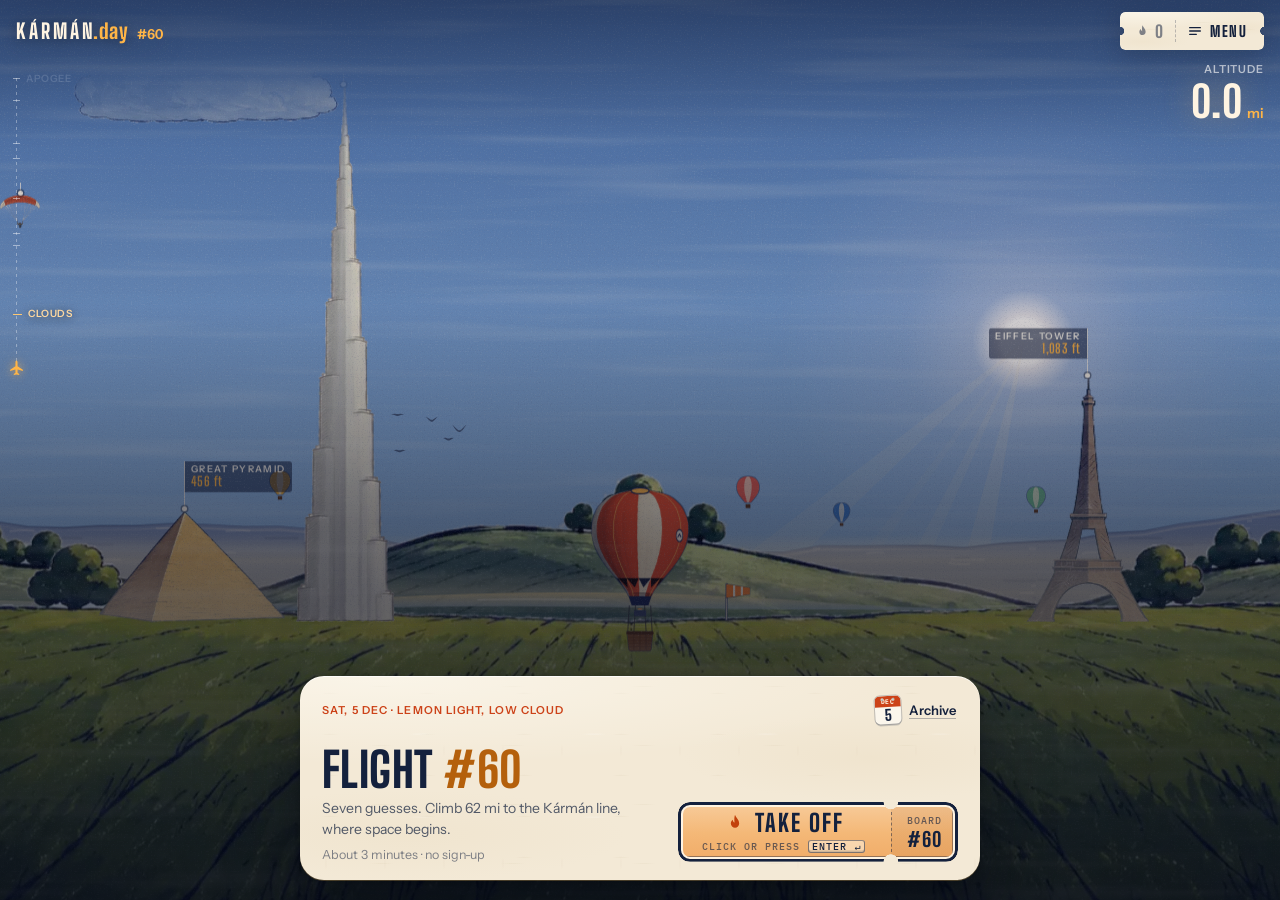
==== commit 0b5188c5: "First class perks: livery, new runs landed, any run by number, run log, seal on the share card - Liv" ====
--- a/web/index.html
+++ b/web/index.html
@@ -452,6 +452,7 @@
 <script src="js/shareimg.js"></script>
 <script src="js/stats.js"></script>
 <script src="js/ui.js"></script>
+<script src="js/firstclass.js"></script>
 <script src="js/climb.js"></script>
 <script src="js/game.js"></script>
 <script src="js/main.js"></script>
--- a/web/css/ui.css
+++ b/web/css/ui.css
@@ -5115,15 +5115,6 @@
 /* ---------------------------------------------------------------- first class
    Unlimited holders: a gold foil endorsement on the licence and the account,
    and a one-time "welcome aboard" card the moment Unlimited arrives. */
-.lic-fc { display: inline-flex; align-items: center; gap: 5px; padding: 4px 8px 3px 6px; border-radius: 4px;
-  font: 600 9px/1 var(--f-mono); letter-spacing: 0.12em; color: #5A3B06;
-  background: linear-gradient(115deg, #E9C46A 0%, #FFF0B8 38%, #D9A93F 62%, #F6D98A 100%);
-  box-shadow: inset 0 0 0 1px rgba(122, 82, 10, 0.45), 0 1px 0 rgba(255, 255, 255, 0.6), 0 2px 5px rgba(80, 56, 20, 0.22); }
-.lic-fc b { font: 800 13px/1 var(--f-display); letter-spacing: 0; }
-.licence .lic-fc { position: absolute; top: 12px; right: 14px; transform: rotate(2deg); }
-#sheet-logbook .licence .lic-strip { padding-right: 112px; }
-
-#sheet-account .ac-thanks { margin: 14px 0 0; padding: 14px 16px; border-radius: 12px; border: 1.5px dashed rgba(122, 82, 10, 0.35); background: rgba(233, 196, 106, 0.12); }
 #sheet-account .ac-thanks p { margin: 10px 0 8px; font: 400 14px/1.5 var(--f-ui); color: var(--ink-2); }
 #sheet-account .ac-thanks a { color: var(--ink); font-weight: 600; }
 #sheet-account .ac-suggest { display: inline-flex; align-items: center; gap: 5px; font: 600 13px/1 var(--f-ui); color: #B8661A !important; text-decoration: none; }
@@ -5132,19 +5123,11 @@
 
 #sheet-welcome .sheet { position: relative; }
 #sheet-welcome .sheet-x { position: absolute; top: 14px; right: 14px; z-index: 2; }
-.wel-card { position: relative; margin: 46px 0 18px; padding: 18px 18px 6px; border-radius: 12px; transform: rotate(-0.5deg);
+.wel-card { position: relative; margin: 62px 0 18px; padding: 18px 18px 6px; border-radius: 12px; transform: rotate(-0.5deg);
   background: var(--fibre, none), #FBF6EB; color: var(--ink);
   box-shadow: 0 0 0 1px rgba(20, 33, 61, 0.14), 0 1px 0 rgba(20, 33, 61, 0.12), 0 14px 28px rgba(80, 56, 20, 0.16);
   animation: welIn 520ms var(--ease-out) both; }
 @keyframes welIn { from { opacity: 0; transform: translateY(18px) rotate(-2deg) scale(0.97); } }
-.wel-card .lic-strip { color: #C4402A; padding-right: 80px; }
-.wel-foil { position: absolute; top: 12px; right: 14px; display: grid; place-items: center; width: 66px; height: 66px; border-radius: 50%; transform: rotate(10deg);
-  color: #5A3B06; text-align: center; background: radial-gradient(circle at 35% 30%, #FFF4C7, #E9C46A 45%, #C9952F 75%, #F0D488);
-  box-shadow: inset 0 0 0 2px rgba(122, 82, 10, 0.45), inset 0 0 0 5px rgba(255, 248, 220, 0.5), inset 0 0 0 6px rgba(122, 82, 10, 0.3), 0 4px 10px rgba(80, 56, 20, 0.3);
-  animation: welFoil 700ms 260ms var(--ease-spring, cubic-bezier(.3, 1.5, .5, 1)) both; }
-@keyframes welFoil { from { opacity: 0; transform: rotate(-20deg) scale(1.6); } }
-.wel-foil b { display: block; font: 800 24px/0.9 var(--f-display); }
-.wel-foil small { display: block; font: 600 7.5px/1.15 var(--f-mono); letter-spacing: 0.12em; margin-top: -10px; }
 .wel-eyebrow { margin: 16px 0 0; font: 500 10px/1 var(--f-mono); letter-spacing: 0.1em; color: var(--ink-3); }
 .wel-h { margin: 6px 0 0; font: italic 400 40px/1 var(--f-serif); color: var(--ink); }
 .wel-lede { margin: 10px 0 0; max-width: 34ch; font: 400 15px/1.5 var(--f-ui); color: var(--ink-2); }
@@ -5161,4 +5144,145 @@
 #sheet-welcome .wel-go .bt-stub small { order: -1; font: 500 9.5px/1 var(--f-mono); letter-spacing: 0.1em; opacity: 0.66; }
 #sheet-welcome .wel-go .bt-stub b { font: 800 24px/1 var(--f-display); }
 .wel-fine { margin: 12px 0 0; text-align: center; font: italic 400 14px/1.4 var(--f-serif); color: var(--ink-3); }
+
+/* ---------------------------------------------------------------- first class
+   Unlimited holders: a two-colour rubber-stamp seal on the welcome card and a
+   little class ticket on the licence and the account. Printed ink, not foil:
+   multiply onto the paper so the stock's fibre shows through. */
+.fc-seal, .fc-tag { display: block; overflow: visible; }
+.lic-fc { display: inline-block; vertical-align: top; line-height: 0; mix-blend-mode: multiply; }
+.lic-fc .fc-tag { height: 24px; width: auto; }
+.licence .lic-fc { position: absolute; top: 8px; right: 12px; transform: rotate(-2.5deg); }
+#sheet-logbook .licence .lic-strip { padding-right: 112px; }
+
+#sheet-account .ac-thanks { margin: 14px 0 0; padding: 14px 16px; border-radius: 12px; border: 1.5px dashed rgba(20, 33, 61, 0.22); background: rgba(255, 181, 71, 0.08); }
+#sheet-account .ac-thanks .lic-fc { display: block; width: max-content; transform: rotate(-1.5deg); transform-origin: left center; }
+
+.wel-card .lic-strip { color: #C4402A; margin-right: 86px; padding-right: 0; }
+.wel-foil { position: absolute; top: 14px; right: 10px; width: 80px; height: 80px; pointer-events: none;
+  mix-blend-mode: multiply; transform: rotate(-9deg);
+  animation: fcThunk 520ms 320ms cubic-bezier(0.2, 0.9, 0.3, 1) both; }
+.wel-foil .fc-seal { width: 100%; height: 100%; }
+/* A stamp coming down: big and tilted, hits slightly past its mark, settles. */
+@keyframes fcThunk {
+  0%   { opacity: 0; transform: translateY(-8px) scale(1.5) rotate(-22deg); }
+  45%  { opacity: 1; transform: scale(0.93) rotate(-8deg); }
+  70%  { transform: scale(1.025) rotate(-9.5deg); }
+  100% { opacity: 1; transform: scale(1) rotate(-9deg); }
+}
 @media (prefers-reduced-motion: reduce) { .wel-card, .wel-foil { animation: none; } }
+
+#sheet-account .ac-welcome { display: block; margin: 10px 0 0; padding: 0; border: 0; background: none; font: italic 400 15px/1.3 var(--f-serif); color: var(--ink-2); text-decoration: underline; text-underline-offset: 3px; cursor: pointer; }
+#sheet-account .ac-welcome:hover { color: var(--ink); }
+
+/* ---------------------------------------------------------------- first-class perks
+   Livery (Account), new runs landed (Menu + hangar), any run by number (the
+   run card), the run log (Logbook). Same paper, same inks: navy, amber, the
+   red of the licence rule. js/firstclass.js. */
+
+/* Welcome card: the livery perk's little balloon */
+.wel-perks i.wel-liv svg { width: 12px; height: 15px; fill: #FFB547; }
+
+/* Livery picker: four real balloons in little sky windows */
+#sheet-account .liv-card { margin: 14px 0 0; padding: 16px 16px 14px; transform: rotate(0.4deg); background: var(--fibre), #FBF6EB; box-shadow: 0 0 0 1px rgba(20, 33, 61, 0.1), 0 10px 24px rgba(20, 33, 61, 0.14); }
+.liv-lede { margin: 10px 0 12px; font: italic 400 17px/1.3 var(--f-serif); color: var(--ink); }
+.liv-grid { display: grid; grid-template-columns: repeat(4, minmax(0, 1fr)); gap: 8px; }
+.liv-sw { position: relative; display: flex; flex-direction: column; align-items: center; min-width: 0; padding: 6px 6px 9px; border-radius: 10px; border: 1.5px solid rgba(20, 33, 61, 0.16);
+  background: rgba(255, 255, 255, 0.35); color: var(--ink); cursor: pointer; font: inherit; -webkit-tap-highlight-color: transparent;
+  transition: border-color 140ms, box-shadow 140ms, background-color 140ms, transform 140ms var(--ease-out); }
+.liv-sw:hover { border-color: rgba(20, 33, 61, 0.42); }
+.liv-sw:active { transform: scale(0.97); }
+.liv-sw:focus-visible { outline: 2px solid #14213D; outline-offset: 2px; }
+.liv-win { display: block; width: 100%; aspect-ratio: 4 / 5; border-radius: 7px; overflow: hidden; background: linear-gradient(180deg, #7E9CC6 0%, #A9BFDC 62%, #E9D3B9 100%); }
+.liv-win svg { display: block; width: 100%; height: 100%; }
+.liv-sw b { margin-top: 8px; max-width: 100%; font: 800 15px/1 var(--f-display); letter-spacing: 0.02em; text-transform: uppercase; white-space: nowrap; overflow: hidden; text-overflow: clip; }
+.liv-sw small { margin-top: 4px; max-width: 100%; font: 500 8.5px/1 var(--f-mono); letter-spacing: 0.08em; text-transform: uppercase; color: rgba(20, 33, 61, 0.55); white-space: nowrap; }
+.liv-sw.on { border: 2px solid #14213D; padding: 5.5px 5.5px 8.5px; background: rgba(255, 181, 71, 0.16); box-shadow: 0 0 0 3px rgba(255, 181, 71, 0.35); }
+.liv-sw.on small { color: #B8661A; }
+.liv-tick { position: absolute; top: -7px; right: -7px; width: 22px; height: 22px; border-radius: 50%; background: #14213D; display: grid; place-items: center; font-style: normal;
+  opacity: 0; transform: scale(0.4); transition: opacity 160ms, transform 220ms var(--ease-spring); }
+.liv-sw.on .liv-tick { opacity: 1; transform: none; }
+.liv-tick svg { width: 12px; height: 12px; fill: none; stroke: #FFB547; stroke-width: 3; stroke-linecap: round; stroke-linejoin: round; }
+.liv-note { margin: 12px 0 0; padding-top: 10px; border-top: 1px dashed rgba(20, 33, 61, 0.22); font: 500 9.5px/1.5 var(--f-mono); letter-spacing: 0.06em; color: rgba(20, 33, 61, 0.6); text-transform: uppercase; }
+@media (max-width: 359px) { .liv-sw b { font-size: 13px; } .liv-sw small { font-size: 7.5px; } }
+@media (prefers-reduced-motion: reduce) { .liv-sw, .liv-tick { transition: none; } .liv-sw:active { transform: none; } }
+
+/* Menu: Unlimited's own news, a tiny inked ticket rather than a notification dot */
+#sheet-menu .mt-new { position: absolute; top: 10px; right: 10px; display: inline-flex; align-items: stretch; height: 20px; border-radius: 4px;
+  box-shadow: inset 0 0 0 1.5px #14213D; font: 800 13px/1 var(--f-display); letter-spacing: 0.06em; color: #14213D; overflow: hidden; transform: rotate(-3deg); }
+#sheet-menu .mt-new b { display: grid; place-items: center; padding: 0 6px 0 7px; background: #FFB547; border-right: 1.5px dashed #14213D; font-weight: 800; }
+#sheet-menu .mt-new > span:not(.sr-only) { display: grid; place-items: center; padding: 0 7px 0 6px; }
+
+/* Hangar: a red rubber stamp across the run card's corner */
+#sheet-runs .run-card { overflow: visible; }
+.nr-defs { position: absolute; width: 0; height: 0; }
+.nr-stamp { position: absolute; top: -16px; right: 12px; z-index: 2; display: flex; flex-direction: column; align-items: center; gap: 3px; padding: 6px 10px 5px;
+  border: 2.5px solid #C4402A; border-radius: 5px; outline: 1px solid #C4402A; outline-offset: -6px; color: #C4402A; transform: rotate(6deg);
+  background: rgba(251, 246, 235, 0.55); mix-blend-mode: multiply; filter: url(#nr-ink); pointer-events: none;
+  animation: nrThunk 460ms 260ms cubic-bezier(0.2, 0.9, 0.3, 1) both; }
+.nr-stamp b { font: 800 24px/0.9 var(--f-display); letter-spacing: 0.04em; padding: 2px 4px 0; white-space: nowrap; }
+.nr-stamp small { font: 500 8.5px/1 var(--f-mono); letter-spacing: 0.14em; padding: 0 4px 2px; white-space: nowrap; }
+@keyframes nrThunk {
+  0%   { opacity: 0; transform: translateY(-6px) scale(1.45) rotate(14deg); }
+  50%  { opacity: 1; transform: scale(0.95) rotate(5deg); }
+  100% { opacity: 1; transform: rotate(6deg); }
+}
+#sheet-runs .run-card.rc-any .lic-strip { padding-right: 0; }
+.rc-holes i.fresh, .rc-holes button.fresh { color: #14213D; box-shadow: inset 0 0 0 1.5px #14213D; background: #FFB547; font-weight: 600; }
+.rc-foot .nr-foot b { color: #14213D; background: #FFB547; padding: 2px 4px; border-radius: 3px; font-weight: 500; }
+
+/* Any run: every hole is a button. Unflown ones calm until touched; flown ones stay punched. */
+.rc-holes button { display: grid; place-items: center; aspect-ratio: 1; width: 100%; min-width: 0; padding: 0; border: 0; border-radius: 50%; background: transparent;
+  font: 500 9px/1 var(--f-mono); color: rgba(20, 33, 61, 0.5); box-shadow: inset 0 0 0 1px rgba(20, 33, 61, 0.26); cursor: pointer; -webkit-tap-highlight-color: transparent;
+  transition: background-color 120ms, box-shadow 120ms, color 120ms, transform 120ms var(--ease-out); }
+.rc-holes button:hover { color: #14213D; background: rgba(255, 181, 71, 0.22); box-shadow: inset 0 0 0 1.5px #14213D; }
+.rc-holes button:active { transform: scale(0.9); }
+.rc-holes button:focus-visible { outline: 2px solid #14213D; outline-offset: 2px; }
+.rc-holes button.on { color: transparent; background: #1B2A4A; transform: scale(0.84); box-shadow: inset 0 1.5px 2px rgba(0, 0, 0, 0.55), 0 0.5px 0 rgba(255, 250, 240, 0.9); }
+.rc-holes button.on:hover, .rc-holes button.on:focus-visible { color: #FFB547; background: #1B2A4A; box-shadow: inset 0 1.5px 2px rgba(0, 0, 0, 0.55), 0 0 0 1.5px #FFB547; }
+.rc-holes button.fresh:hover { background: #FFC56B; }
+@media (prefers-reduced-motion: reduce) { .nr-stamp { animation: none; } .rc-holes button { transition: none; } .rc-holes button:active { transform: none; } }
+
+/* Fly run Nº [__] › : for "do run 12" */
+.rc-pick { display: flex; align-items: center; justify-content: space-between; gap: 10px; margin: 0 0 12px; }
+.rc-hint { font: italic 400 14px/1.2 var(--f-serif); color: var(--ink-3); }
+.rc-pick .rc-no { display: inline-flex; align-items: center; gap: 7px; margin-left: auto; font: 500 10px/1 var(--f-mono); letter-spacing: 0.08em; text-transform: uppercase; color: var(--ink-2); }
+.rc-pick input { width: 46px; height: 32px; padding: 0 4px; border: 0; border-bottom: 1.5px solid #14213D; border-radius: 0; background: rgba(255, 255, 255, 0.5);
+  font: 800 20px/1 var(--f-display); letter-spacing: 0.04em; text-align: center; color: #14213D; font-variant-numeric: tabular-nums; -webkit-appearance: none; appearance: none; }
+.rc-pick input::placeholder { color: rgba(20, 33, 61, 0.22); }
+.rc-pick input:focus { outline: none; background: rgba(255, 181, 71, 0.2); box-shadow: 0 2px 0 #FFB547; }
+.rc-go { display: grid; place-items: center; width: 32px; height: 32px; padding: 0; border: 0; border-radius: 50%; background: #14213D; color: #FFB547; cursor: pointer; flex: none; }
+.rc-go svg { width: 16px; height: 16px; fill: none; stroke: currentColor; stroke-width: 2.4; stroke-linecap: round; stroke-linejoin: round; }
+.rc-go:hover { background: #22305A; }
+.rc-go:focus-visible { outline: 2px solid #14213D; outline-offset: 2px; }
+.rc-pick.bad input { border-bottom-color: #C4402A; animation: rcNo 300ms ease-in-out; }
+@keyframes rcNo { 25% { transform: translateX(-3px); } 75% { transform: translateX(3px); } }
+@media (prefers-reduced-motion: reduce) { .rc-pick.bad input { animation: none; } }
+@media (max-width: 359px) { .rc-hint { display: none; } }
+
+/* Run log: the Unlimited page of the logbook */
+#sheet-logbook .rl-card { transform: rotate(0.5deg); }
+.rl-stats { display: grid; grid-template-columns: repeat(4, minmax(0, 1fr)); margin: 14px 0 6px; }
+.rl-stats div { display: flex; flex-direction: column; gap: 6px; min-width: 0; padding-left: 10px; border-left: 1px dashed rgba(20, 33, 61, 0.2); }
+.rl-stats div:first-child { padding-left: 0; border-left: 0; }
+.rl-stats b { font: 800 26px/1 var(--f-display); color: #14213D; font-variant-numeric: tabular-nums; white-space: nowrap; }
+.rl-stats b small { font: 500 10px/1 var(--f-mono); margin-left: 2px; color: rgba(20, 33, 61, 0.55); }
+.rl-stats span { font: 500 9px/1 var(--f-mono); letter-spacing: 0.08em; text-transform: uppercase; color: rgba(20, 33, 61, 0.6); }
+.rl-chart { margin: 14px 0 4px; }
+.rl-chart svg { display: block; width: 100%; height: auto; overflow: visible; }
+.rl-chart .rl-bar { fill: #1B2A4A; }
+.rl-chart .rl-best { fill: #FFB547; stroke: #14213D; stroke-width: 1.5; }
+.rl-chart .rl-base { stroke: rgba(20, 33, 61, 0.25); stroke-width: 1; }
+.rl-chart .rl-k { stroke: #C4402A; stroke-width: 1.2; stroke-dasharray: 4 4; }
+.rl-chart .rl-kt { font: italic 400 13px var(--f-serif); fill: #C4402A; }
+.rl-chart .rl-a { stroke: rgba(20, 33, 61, 0.45); stroke-width: 1; stroke-dasharray: 1.5 3; }
+.rl-chart .rl-at { font: 500 9px var(--f-mono); letter-spacing: 0.06em; fill: rgba(20, 33, 61, 0.6); }
+.rl-chart .rl-x { font: 500 8.5px var(--f-mono); fill: rgba(20, 33, 61, 0.55); }
+.rl-chart .rl-x.b { fill: #14213D; }
+.rl-chart .rl-v { font: 800 15px var(--f-display); fill: #14213D; }
+.rl-cap { display: flex; justify-content: space-between; gap: 10px; margin-top: 8px; padding-top: 10px; border-top: 1px dashed rgba(20, 33, 61, 0.2);
+  font: 500 10px/1.2 var(--f-mono); letter-spacing: 0.08em; text-transform: uppercase; color: rgba(20, 33, 61, 0.62); }
+.rl-cap b { color: #14213D; font-weight: 500; }
+.rl-cap span:last-child { flex: none; }
+.rl-ghost { margin: 12px 0 2px; padding: 16px 12px; border: 1.5px dashed var(--ink-rule, rgba(20, 33, 61, 0.2)); border-radius: 8px; text-align: center;
+  font: italic 400 15px/1.35 var(--f-serif); color: var(--ink-3); }
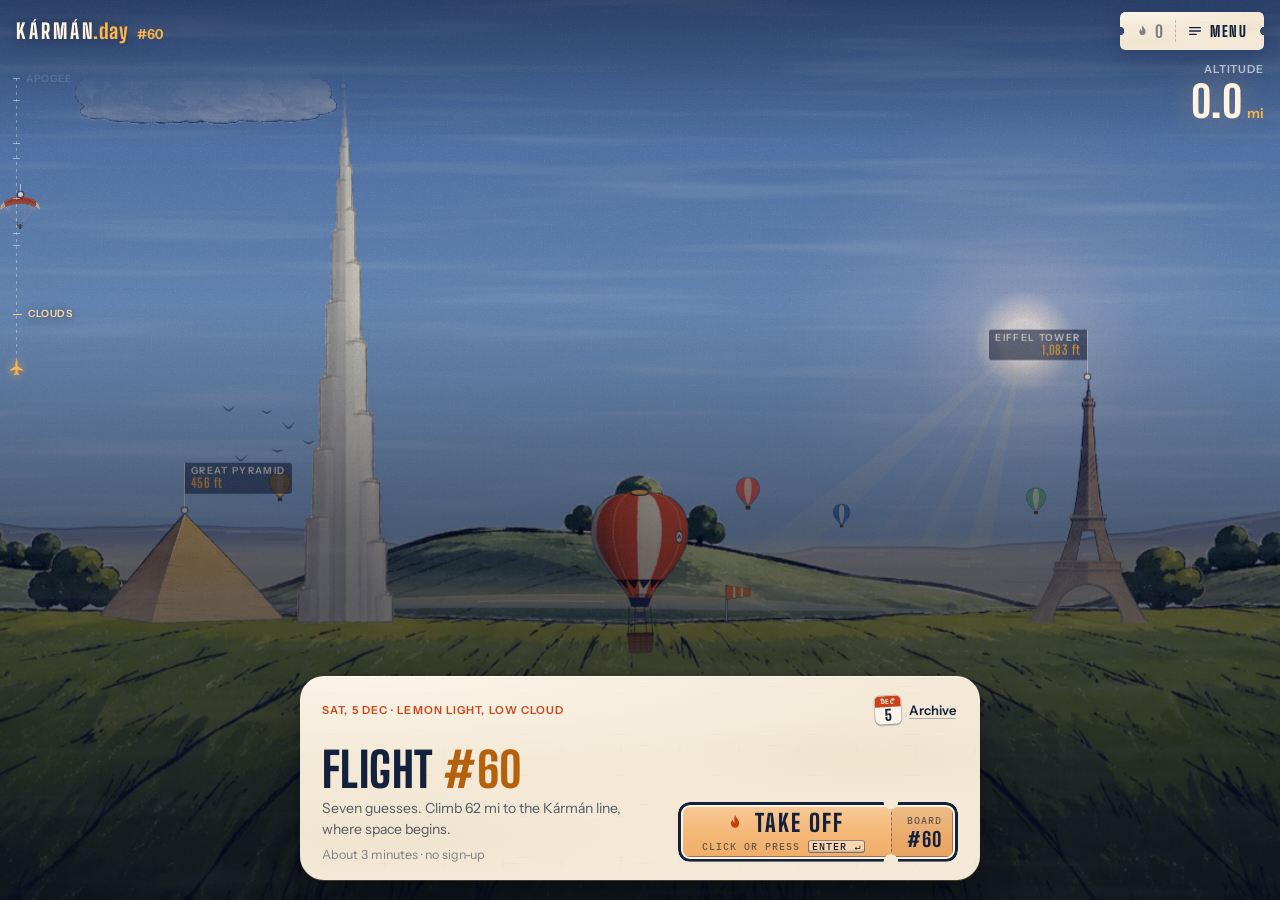
==== commit a405f388: "Share nudge "Posted" and one flat ticket stock Share nudge (web/js/nudge.js): after the landing reve" ====
--- a/web/index.html
+++ b/web/index.html
@@ -188,17 +188,6 @@
         <div class="res-top">
           <div class="crowd-chart" id="crowd-chart"></div>
           <div class="res-lockup">
-            <!-- The invite stamp: a postage stamp. Tap copies an invitation (no score) for friends (main.js). -->
-            <button type="button" class="dare-stamp" id="dare-stamp" aria-label="Challenge your friends: copy an invitation to KÁRMÁN">
-              <span class="ds-paper">
-                <span class="ds-top">Airmail</span>
-                <svg class="ds-mark" viewBox="0 0 24 24" aria-hidden="true"><path d="M12 3.2c-4.1 0-6.6 3-6.6 6.6 0 2.8 2.2 5 4 6.4h5.2c1.8-1.4 4-3.6 4-6.4 0-3.6-2.5-6.6-6.6-6.6z"/><path d="M12 3.2c-1.6 1.7-2.3 4.1-2.3 6.6 0 2.6.5 4.9 1 6.4M12 3.2c1.6 1.7 2.3 4.1 2.3 6.6 0 2.6-.5 4.9-1 6.4"/><rect x="10" y="18.3" width="4" height="2.7" rx=".6"/></svg>
-                <b class="ds-main">Help it fly</b>
-                <span class="ds-sub" id="dare-sub">Challenge your friends.</span>
-                <span class="ds-cta">Tap to share</span>
-                <span class="ds-cancel" aria-hidden="true"><svg viewBox="0 0 100 100"><circle cx="50" cy="50" r="44"/><circle cx="50" cy="50" r="35"/><path id="ds-arc" d="M20 50a30 30 0 0 1 60 0" fill="none" stroke="none"/><text><textPath href="#ds-arc" startOffset="50%">KÁRMÁN</textPath></text><text class="big" x="50" y="58">THANKS</text></svg></span>
-              </span>
-            </button>
             <div class="res-hero">
               <span class="res-alt" id="res-alt"></span><span class="res-unit" id="res-unit">km</span>
             </div>
@@ -214,9 +203,10 @@
 
         <!-- Share first: the primary action sits right under the score (v5) -->
         <div class="ticket-row">
-          <span class="share-nudge" id="share-nudge" aria-hidden="true">Send it to the group chat</span>
           <button type="button" class="ticket-btn" id="btn-share">
-            <span class="ticket-main"><svg viewBox="0 0 24 24" aria-hidden="true"><path d="M12 15V3M7 8l5-5 5 5M5 13v6a2 2 0 0 0 2 2h10a2 2 0 0 0 2-2v-6"/></svg>Share flight</span>
+            <span class="ticket-main"><svg viewBox="0 0 24 24" aria-hidden="true"><path d="M12 15V3M7 8l5-5 5 5M5 13v6a2 2 0 0 0 2 2h10a2 2 0 0 0 2-2v-6"/></svg>Share flight<!--
+              The airmail stamp the share nudge posts into this ticket (nudge.js); postmarked once you share.
+              --><span class="ticket-stamp" aria-hidden="true"><i class="ts-paper"><svg viewBox="0 0 24 24"><path d="M12 3.2c-4.1 0-6.6 3-6.6 6.6 0 2.8 2.2 5 4 6.4h5.2c1.8-1.4 4-3.6 4-6.4 0-3.6-2.5-6.6-6.6-6.6z"/><path d="M12 3.2c-1.6 1.7-2.3 4.1-2.3 6.6 0 2.6.5 4.9 1 6.4M12 3.2c1.6 1.7 2.3 4.1 2.3 6.6 0 2.6-.5 4.9-1 6.4"/><rect x="10" y="18.3" width="4" height="2.7" rx=".6"/></svg></i><svg class="ts-pm" viewBox="0 0 40 26"><circle cx="11" cy="13" r="9.5"/><circle cx="11" cy="13" r="6.6"/><path d="M23 9c2.4-1.8 4 1.8 6 0s3.6 1.8 6 0M23 13c2.4-1.8 4 1.8 6 0s3.6 1.8 6 0M23 17c2.4-1.8 4 1.8 6 0s3.6 1.8 6 0"/></svg></span></span>
             <span class="ticket-stub" id="ticket-stub"></span>
           </button>
           <button type="button" class="ticket-btn ticket-img" id="btn-copy-img" aria-label="Copy your boarding-pass image">
@@ -451,6 +441,7 @@
 <script src="js/share.js"></script>
 <script src="js/shareimg.js"></script>
 <script src="js/stats.js"></script>
+<script src="js/nudge.js"></script>
 <script src="js/ui.js"></script>
 <script src="js/firstclass.js"></script>
 <script src="js/climb.js"></script>
--- a/web/css/ui.css
+++ b/web/css/ui.css
@@ -3335,10 +3335,6 @@
   .coach-hl::before, .wbtn.coach-box, .wbtn.coach-breathe { animation: none; }
   .wbtn.coach-breathe:not(.on) { box-shadow: inset 0 0 0 60px color-mix(in srgb, var(--hl) 30%, transparent); }
 }
-/* the tag sits under the share ticket (Keep flying is right above it) */
-.share-nudge { bottom: auto; top: calc(100% + 8px); }
-.share-nudge::after { top: auto; bottom: 100%; border-top-color: transparent; border-bottom-color: #14213D; }
-
 /* ================= v15 · apricot tickets, bigger HUD, overlap fixes (keep last) ================= */
 
 /* ================= v15 · apricot tickets, bigger HUD, clean reveal (keep last) ================= */
@@ -3346,27 +3342,23 @@
    KÁRMÁN · v15
    Append to the END of web/css/ui.css (after the v14 block).
 
-   1  Primary tickets: apricot stock printed with a hand-drawn guilloche.
+   1  Primary tickets: apricot stock (v18 §7 rules it like letterpress).
       Take off, Lock it in, Next leg, Got it, Resume, Keep flying, Unlock.
-      Navy ink stays for text, rules and the edge; the stub is plain stock.
+      Navy ink stays for text, rules and the edge; the stub is a shade deeper.
    2  The round HUD: a dial you can read at a glance on desktop, a little
       larger on phones.
    3  Reveal: the ruler and the answer tag sit clear of the question; the
       fun fact gets air under its rule.
    4  Clue tag: the perforation follows the stub instead of a fixed 58%.
-   5  Share nudge: no floating tag; a light passes across the share ticket.
    ========================================================================== */
 
 /* ---------------------------------------------------------------- 1 · apricot ticket stock */
 :root {
-  --apricot-print: url("data:image/svg+xml,%3Csvg xmlns='http://www.w3.org/2000/svg' width='96' height='12'%3E%3Cpath d='M0.0,6.00 L1.0,6.59 L2.0,7.19 L3.0,7.76 L4.0,8.29 L5.0,8.76 L6.0,9.15 L7.0,9.46 L8.0,9.67 L9.0,9.79 L10.0,9.82 L11.0,9.77 L12.0,9.66 L13.0,9.49 L14.0,9.29 L15.0,9.06 L16.0,8.81 L17.0,8.56 L18.0,8.29 L19.0,8.02 L20.0,7.74 L21.0,7.43 L22.0,7.11 L23.0,6.75 L24.0,6.35 L25.0,5.92 L26.0,5.45 L27.0,4.95 L28.0,4.44 L29.0,3.93 L30.0,3.44 L31.0,2.98 L32.0,2.58 L33.0,2.25 L34.0,2.02 L35.0,1.88 L36.0,1.85 L37.0,1.92 L38.0,2.09 L39.0,2.35 L40.0,2.68 L41.0,3.07 L42.0,3.50 L43.0,3.94 L44.0,4.39 L45.0,4.82 L46.0,5.24 L47.0,5.63 L48.0,6.00 L49.0,6.35 L50.0,6.68 L51.0,6.99 L52.0,7.31 L53.0,7.62 L54.0,7.94 L55.0,8.26 L56.0,8.57 L57.0,8.87 L58.0,9.14 L59.0,9.37 L60.0,9.54 L61.0,9.65 L62.0,9.66 L63.0,9.59 L64.0,9.42 L65.0,9.15 L66.0,8.80 L67.0,8.36 L68.0,7.86 L69.0,7.32 L70.0,6.76 L71.0,6.19 L72.0,5.65 L73.0,5.14 L74.0,4.69 L75.0,4.29 L76.0,3.96 L77.0,3.69 L78.0,3.47 L79.0,3.31 L80.0,3.19 L81.0,3.10 L82.0,3.03 L83.0,2.98 L84.0,2.95 L85.0,2.94 L86.0,2.95 L87.0,3.00 L88.0,3.08 L89.0,3.22 L90.0,3.41 L91.0,3.68 L92.0,4.01 L93.0,4.42 L94.0,4.90 L95.0,5.43 L96.0,6.00' fill='none' stroke='%23A8531A' stroke-opacity='0.2' stroke-width='0.7'/%3E%3Cpath d='M0.0,6.00 L1.0,5.41 L2.0,4.81 L3.0,4.24 L4.0,3.71 L5.0,3.24 L6.0,2.85 L7.0,2.54 L8.0,2.33 L9.0,2.21 L10.0,2.18 L11.0,2.23 L12.0,2.34 L13.0,2.51 L14.0,2.71 L15.0,2.94 L16.0,3.19 L17.0,3.44 L18.0,3.71 L19.0,3.98 L20.0,4.26 L21.0,4.57 L22.0,4.89 L23.0,5.25 L24.0,5.65 L25.0,6.08 L26.0,6.55 L27.0,7.05 L28.0,7.56 L29.0,8.07 L30.0,8.56 L31.0,9.02 L32.0,9.42 L33.0,9.75 L34.0,9.98 L35.0,10.12 L36.0,10.15 L37.0,10.08 L38.0,9.91 L39.0,9.65 L40.0,9.32 L41.0,8.93 L42.0,8.50 L43.0,8.06 L44.0,7.61 L45.0,7.18 L46.0,6.76 L47.0,6.37 L48.0,6.00 L49.0,5.65 L50.0,5.32 L51.0,5.01 L52.0,4.69 L53.0,4.38 L54.0,4.06 L55.0,3.74 L56.0,3.43 L57.0,3.13 L58.0,2.86 L59.0,2.63 L60.0,2.46 L61.0,2.35 L62.0,2.34 L63.0,2.41 L64.0,2.58 L65.0,2.85 L66.0,3.20 L67.0,3.64 L68.0,4.14 L69.0,4.68 L70.0,5.24 L71.0,5.81 L72.0,6.35 L73.0,6.86 L74.0,7.31 L75.0,7.71 L76.0,8.04 L77.0,8.31 L78.0,8.53 L79.0,8.69 L80.0,8.81 L81.0,8.90 L82.0,8.97 L83.0,9.02 L84.0,9.05 L85.0,9.06 L86.0,9.05 L87.0,9.00 L88.0,8.92 L89.0,8.78 L90.0,8.59 L91.0,8.32 L92.0,7.99 L93.0,7.58 L94.0,7.10 L95.0,6.57 L96.0,6.00' fill='none' stroke='%23A8531A' stroke-opacity='0.2' stroke-width='0.7'/%3E%3Cpath d='M0.0,7.85 L1.0,7.80 L2.0,7.75 L3.0,7.70 L4.0,7.65 L5.0,7.59 L6.0,7.52 L7.0,7.41 L8.0,7.27 L9.0,7.09 L10.0,6.85 L11.0,6.57 L12.0,6.25 L13.0,5.89 L14.0,5.50 L15.0,5.11 L16.0,4.73 L17.0,4.37 L18.0,4.05 L19.0,3.79 L20.0,3.60 L21.0,3.47 L22.0,3.43 L23.0,3.45 L24.0,3.54 L25.0,3.67 L26.0,3.85 L27.0,4.06 L28.0,4.27 L29.0,4.49 L30.0,4.70 L31.0,4.89 L32.0,5.07 L33.0,5.25 L34.0,5.41 L35.0,5.58 L36.0,5.75 L37.0,5.94 L38.0,6.16 L39.0,6.40 L40.0,6.66 L41.0,6.95 L42.0,7.25 L43.0,7.55 L44.0,7.83 L45.0,8.09 L46.0,8.31 L47.0,8.46 L48.0,8.55 L49.0,8.56 L50.0,8.50 L51.0,8.36 L52.0,8.16 L53.0,7.90 L54.0,7.59 L55.0,7.27 L56.0,6.93 L57.0,6.60 L58.0,6.29 L59.0,6.00 L60.0,5.75 L61.0,5.54 L62.0,5.36 L63.0,5.21 L64.0,5.08 L65.0,4.96 L66.0,4.84 L67.0,4.72 L68.0,4.59 L69.0,4.46 L70.0,4.32 L71.0,4.19 L72.0,4.06 L73.0,3.96 L74.0,3.90 L75.0,3.88 L76.0,3.92 L77.0,4.02 L78.0,4.19 L79.0,4.43 L80.0,4.73 L81.0,5.07 L82.0,5.45 L83.0,5.85 L84.0,6.25 L85.0,6.63 L86.0,6.98 L87.0,7.28 L88.0,7.54 L89.0,7.73 L90.0,7.86 L91.0,7.94 L92.0,7.98 L93.0,7.97 L94.0,7.94 L95.0,7.90 L96.0,7.85' fill='none' stroke='%23FFF3DE' stroke-opacity='0.4' stroke-width='0.6'/%3E%3C/svg%3E") 0 0 / 96px 12px;
   --apricot-stock: linear-gradient(180deg, #F9CF9F 0%, #F5B878 48%, #F0A862 100%);
   --apricot-edge: inset 0 0 0 1.5px rgba(20, 33, 61, 0.88), inset 0 3px 0 rgba(255, 244, 226, 0.45), inset 0 -3px 0 rgba(150, 72, 16, 0.2);
   --apricot-stub: rgba(150, 72, 16, 0.1);
 }
-/* One recipe for every primary ticket: the guilloche is printed on the main
-   part only (a plain panel covers it past the perforation), and the
-   tear-off stub is plain stock, a shade deeper. */
+/* One recipe for every primary ticket: plain stock, the tear-off stub a shade deeper. */
 #screen-home .launch-ticket,
 #screen-round .key-lock, #screen-round .next-ticket,
 .sheet.help .ready-ticket,
@@ -3375,8 +3367,6 @@
 #sheet-paywall .buy-ticket {
   background:
     linear-gradient(90deg, transparent var(--cut), var(--apricot-stub) var(--cut)),
-    linear-gradient(90deg, transparent var(--cut), #F4B676 var(--cut)),
-    var(--apricot-print),
     var(--apricot-stock);
   color: var(--ink, #14213D);
   box-shadow: var(--apricot-edge);
@@ -3405,7 +3395,7 @@
 #screen-round .next-ticket .kl-stub svg { stroke: #14213D; }
 #screen-round .kl-stub .kl-pip { box-shadow: 0 0 0 1.5px #14213D; }
 /* Empty: blank stock, not yet printed. Same shape and perforation, no
-   guilloche, no edge ink: obviously the ticket, obviously not ready. */
+   rules, no edge ink: obviously the ticket, obviously not ready. */
 #screen-round.empty .key-lock {
   background:
     linear-gradient(90deg, transparent var(--cut), rgba(150, 72, 16, 0.05) var(--cut)),
@@ -3497,24 +3487,6 @@
 #screen-round .ct-stub { position: relative; }
 #screen-round .ct-stub::before { content: ""; position: absolute; left: 0; top: 7px; bottom: 7px; border-left: 1.5px dashed rgba(20, 33, 61, 0.38); }
 #screen-round .clue-tag[data-state="armed"] .ct-stub::before { border-left-color: rgba(20, 33, 61, 0.5); }
-
-/* ---------------------------------------------------------------- 5 · share nudge */
-/* No floating words: the share ticket catches the light twice, like foil
-   tilted under a lamp, then rests. */
-.share-nudge { display: none !important; }
-#screen-results .ticket-btn#btn-share.nudge {
-  background:
-    linear-gradient(105deg, transparent 0 38%, rgba(255, 214, 160, 0.0) 40%, rgba(255, 206, 150, 0.75) 50%, rgba(255, 214, 160, 0.0) 60%, transparent 62% 100%) 100% 0 / 260% 100% no-repeat,
-    linear-gradient(180deg, #FFFDF8, #FBF5EA);
-  animation: shareShine 1600ms cubic-bezier(.45, 0, .25, 1) 2;
-}
-@keyframes shareShine {
-  0% { background-position: 100% 0, 0 0; }
-  72%, 100% { background-position: 0% 0, 0 0; }
-}
-@media (prefers-reduced-motion: reduce) {
-  #screen-results .ticket-btn#btn-share.nudge { animation: none; box-shadow: inset 0 0 0 1.5px rgba(204, 66, 24, 0.55); }
-}
 
 /* Next leg gets focus programmatically (for Enter); only show a ring for keyboard users */
 #btn-next:focus:not(:focus-visible), #btn-lock:focus:not(:focus-visible) { outline: none; box-shadow: none; }
@@ -4050,16 +4022,6 @@
 @media (max-width: 719.98px) { #screen-results .pr-page { right: 42px; } }
 @media (prefers-reduced-motion: reduce) { #screen-results .passport-row, #screen-results .passport-row:hover { transform: none; transition: none; } }
 
-/* ---------------------------------------------------------------- 5 · the share ticket keeps catching the light */
-#screen-results .ticket-btn#btn-share.nudge { animation: shareShineLoop 4200ms cubic-bezier(.45, 0, .25, 1) infinite; }
-@keyframes shareShineLoop {
-  0% { background-position: 100% 0, 0 0; }
-  34%, 100% { background-position: 0% 0, 0 0; }
-}
-@media (prefers-reduced-motion: reduce) {
-  #screen-results .ticket-btn#btn-share.nudge { animation: none; box-shadow: inset 0 0 0 1.5px rgba(204, 66, 24, 0.55); }
-}
-
 /* ---------------------------------------------------------------- 6 · the pass as an object */
 /* Phone: the cover's top edge shows above the page stack, a gilt hairline on it. */
 body[data-screen="results"] #dock {
@@ -4199,6 +4161,25 @@
 .ac-go { display: flex; align-items: center; gap: 4px; font: 800 14px/1 var(--f-display); letter-spacing: 0.08em; text-transform: uppercase; color: var(--amber); }
 .ac-go svg { width: 16px; height: 16px; fill: none; stroke: currentColor; stroke-width: 2.2; stroke-linecap: round; stroke-linejoin: round; }
 .ac-buy { margin: 18px auto 0; }
+/* Account's Unlock: the quiet upsell stays paper, not apricot, ruled like the
+   letterpress tickets ("Keep flying"'s paper stock). One family, two stocks:
+   apricot for the primary, paper for the secondary. */
+:root {
+  --paper-rule: rgba(20, 33, 61, 0.3);
+  --paper-rules:
+    linear-gradient(var(--paper-rule), var(--paper-rule)) 4px 4px / calc(100% - 8px) 1px no-repeat,
+    linear-gradient(var(--paper-rule), var(--paper-rule)) 4px calc(100% - 5px) / calc(100% - 8px) 1px no-repeat,
+    linear-gradient(var(--paper-rule), var(--paper-rule)) 4px 4px / 1px calc(100% - 8px) no-repeat,
+    linear-gradient(var(--paper-rule), var(--paper-rule)) calc(100% - 5px) 4px / 1px calc(100% - 8px) no-repeat;
+  --paper-stock: linear-gradient(180deg, #FFFDF8, #FBF5EA);
+}
+#sheet-account .ac-buy {
+  background: linear-gradient(90deg, transparent var(--cut), rgba(20, 33, 61, 0.045) var(--cut)), var(--paper-rules), var(--paper-stock);
+  color: #14213D;
+  box-shadow: inset 0 0 0 1.5px rgba(20, 33, 61, 0.55);
+}
+#sheet-account .ac-buy::after { border-left-color: rgba(20, 33, 61, 0.4); }
+#sheet-account .ac-buy:focus-visible { outline: none; box-shadow: inset 0 0 0 3px #14213D, inset 0 0 0 5px #FFF4E2; }
 .ac-links { display: flex; flex-direction: column; align-items: center; margin-top: 10px; }
 .ac-links .link-btn { margin-top: 6px; }
 #sheet-account .pay-fine { margin-top: 18px; }
@@ -4215,79 +4196,20 @@
 .ma-badge { box-shadow: inset 0 0 0 1.5px rgba(30, 42, 85, 0.3); }
 #ac-gsi:empty, #ac-gsi .gsi-btn:empty { min-height: 44px; }
 
-/* v21 · The dare stamp: a perforated airmail stamp pinned to the pass,
-   top right of the score. Tap → the flight log (with a dare) is copied and
-   a postmark is inked over it. */
-.res-lockup { position: relative; }
-.dare-stamp {
-  position: absolute; top: -6px; right: 0; z-index: 2; width: 108px; padding: 0; border: 0; background: none; cursor: pointer;
-  color: var(--ink); transform: rotate(4deg); transform-origin: 60% 40%;
-  filter: drop-shadow(0 3px 5px rgba(30, 42, 85, 0.22)) drop-shadow(0 1px 1px rgba(30, 42, 85, 0.18));
-  transition: transform 260ms cubic-bezier(.2, .8, .2, 1);
-  animation: dareNudge 6s ease-in-out 2.4s infinite;
-}
-.dare-stamp:hover { transform: rotate(0deg) translateY(-2px) scale(1.03); animation: none; }
-.dare-stamp:active { transform: rotate(0deg) scale(0.97); }
-.dare-stamp:focus-visible { outline: 2px solid var(--ember); outline-offset: 6px; border-radius: 4px; }
-.dare-stamp.stamped { animation: none; }
-@keyframes dareNudge { 0%, 86%, 100% { transform: rotate(4deg); } 90% { transform: rotate(-2deg) scale(1.04); } 94% { transform: rotate(6deg); } }
-/* The paper: perforated edges are a scalloped mask; an inked frame sits inside. */
-.ds-paper {
-  position: relative; display: flex; flex-direction: column; align-items: center; gap: 3px; box-sizing: border-box;
-  padding: 13px 10px 12px; background: #FFF8EB;
-  -webkit-mask: radial-gradient(circle at 4px 4px, transparent 2.9px, #000 3.3px) -4px -4px / 8px 8px, linear-gradient(#000, #000) center / calc(100% - 8px) calc(100% - 8px) no-repeat;
-          mask: radial-gradient(circle at 4px 4px, transparent 2.9px, #000 3.3px) -4px -4px / 8px 8px, linear-gradient(#000, #000) center / calc(100% - 8px) calc(100% - 8px) no-repeat;
-}
-.ds-paper::before { content: ""; position: absolute; inset: 8px; border: 1.5px solid var(--ember); border-radius: 2px; pointer-events: none; }
-.ds-paper::after { content: ""; position: absolute; inset: 11px; border: 1px dashed rgba(240, 124, 44, 0.45); border-radius: 1px; pointer-events: none; }
-.ds-top { font: 600 8.5px/1 var(--f-mono); letter-spacing: 0.18em; text-transform: uppercase; color: var(--ember); margin-top: 2px; }
-.ds-mark { width: 26px; height: 26px; fill: rgba(240, 124, 44, 0.18); stroke: var(--ink); stroke-width: 1.3; stroke-linejoin: round; margin: 2px 0 1px; }
-.ds-main { font: 800 17px/0.95 var(--f-display); letter-spacing: 0.04em; text-transform: uppercase; text-align: center; max-width: 76px; }
-.ds-sub { font: 600 10.5px/1.15 var(--f-ui); text-align: center; color: rgba(30, 42, 85, 0.75); }
-.ds-cta { margin-top: 3px; padding: 3px 6px 2px; border-radius: 3px; font: 700 8.5px/1 var(--f-mono); letter-spacing: 0.12em; text-transform: uppercase; color: #FFF8EB; background: var(--ink); }
-/* The postmark: inked over the stamp once copied. */
-.ds-cancel { position: absolute; inset: 0; display: grid; place-items: center; pointer-events: none; opacity: 0; }
-.ds-cancel svg { width: 92%; transform: rotate(-16deg); mix-blend-mode: multiply; }
-.ds-cancel circle { fill: none; stroke: #C2410C; stroke-width: 3; opacity: 0.85; }
-.ds-cancel circle + circle { stroke-width: 1.4; }
-.ds-cancel text { font: 700 9px/1 var(--f-mono); letter-spacing: 0.24em; fill: #C2410C; text-anchor: middle; }
-.ds-cancel text.big { font: 800 17px/1 var(--f-display); letter-spacing: 0.06em; }
-.dare-stamp.stamped .ds-cancel { animation: dareInk 520ms cubic-bezier(.2, .9, .3, 1.2) forwards; }
-@keyframes dareInk { 0% { opacity: 0; transform: scale(1.7); } 60% { opacity: 0.95; transform: scale(0.94); } 100% { opacity: 0.9; transform: scale(1); } }
-/* Leave room so the score never runs under the stamp. */
+/* v21 · The corner beside the score stays clear: the share nudge's airmail
+   stamp is slapped there after the landing (nudge.js measures what's printed
+   and fits the stamp around it). Long scores wrap before they reach it. */
 .res-lockup .res-hero, .res-lockup .res-tier { padding-right: 112px; }
 @media (max-width: 719px) {
-  .dare-stamp { width: 92px; top: -4px; right: -2px; }
-  .ds-paper { padding: 11px 8px 10px; gap: 2px; }
-  .ds-main { font-size: 14.5px; max-width: 66px; }
-  .ds-mark { width: 22px; height: 22px; }
-  .ds-sub { font-size: 9.5px; }
-  .res-lockup .res-hero, .res-lockup .res-tier { padding-right: 92px; }
-}
-@media (prefers-reduced-motion: reduce) { .dare-stamp { animation: none; } .dare-stamp.stamped .ds-cancel { animation: none; opacity: 0.9; } }
-/* Phones: a smaller stamp, and a slightly smaller score so the two sit side by side. */
-@media (max-width: 719px) {
-  .dare-stamp { width: 78px; top: -2px; right: -4px; }
-  .ds-paper { padding: 10px 6px 9px; gap: 2px; }
-  .ds-paper::before { inset: 7px; }
-  .ds-paper::after { inset: 9.5px; }
-  .ds-top { font-size: 7px; letter-spacing: 0.14em; }
-  .ds-mark { width: 18px; height: 18px; margin: 1px 0 0; }
-  .ds-main { font-size: 12.5px; max-width: 58px; }
-  .ds-sub { font-size: 8.5px; }
-  .ds-cta { font-size: 7px; letter-spacing: 0.08em; white-space: nowrap; padding: 3px 4px 2px; }
-  .ds-cancel text.big { font-size: 15px; }
+  .res-lockup .res-hero, .res-lockup .res-tier { padding-right: 76px; }
+  /* phones: a slightly smaller score, so it sits beside the corner */
   #screen-results .res-alt { font-size: 3.3rem; }
   #screen-results .res-tier em { font-size: 1.2rem; }
-  .res-lockup .res-hero, .res-lockup .res-tier { padding-right: 76px; }
 }
 @media (max-width: 374px) {
   #screen-results .res-alt { font-size: 2.9rem; }
   #screen-results .res-tier em { font-size: 1.05rem; }
 }
-/* The invite version: a three-line plea needs a touch more room. */
-.ds-sub { max-width: 84px; }
-@media (max-width: 719px) { .ds-sub { max-width: 64px; line-height: 1.12; } .ds-main { font-size: 13px; } }
 
 /* ---------------------------------------------------------------- site tag
    "karman.day" for anyone watching over a shoulder or on a stream. A small
@@ -4688,20 +4610,83 @@
 #screen-results .ticket-row { margin-top: 14px; }
 #screen-results .ticket-row .ticket-btn#btn-share {
   --cut: 74%; flex: 1 1 auto; height: 58px;
-  background: linear-gradient(90deg, transparent var(--cut), var(--apricot-stub) var(--cut)), var(--apricot-print), var(--apricot-stock);
+  background: linear-gradient(90deg, transparent var(--cut), var(--apricot-stub) var(--cut)), var(--apricot-rules), var(--apricot-stock);
   box-shadow: inset 0 0 0 1.5px rgba(20, 33, 61, 0.9), inset 0 2.5px 0 1.5px rgba(255, 244, 226, 0.28), inset 0 -3px 0 1.5px rgba(150, 72, 16, 0.14);
 }
 #screen-results .ticket-row .ticket-btn#btn-share::after { border-left-color: rgba(20, 33, 61, 0.5); }
 #screen-results .ticket-row #btn-share .ticket-main { font: 800 21px/1 var(--f-display); letter-spacing: 0.06em; text-transform: uppercase; }
-#screen-results .ticket-row #btn-share .ticket-main svg { width: 19px; height: 19px; stroke-width: 2.2; }
+#screen-results .ticket-row #btn-share .ticket-main > svg { width: 19px; height: 19px; stroke-width: 2.2; }   /* the arrow (not the stamp's own drawings) */
 #screen-results .ticket-row #btn-share .ticket-stub { color: rgba(20, 33, 61, 0.78); }
 #screen-results .ticket-row .ticket-btn#btn-share:focus-visible { box-shadow: inset 0 0 0 3px #14213D, inset 0 0 0 5px #FFF4E2; }
-/* the light pass now crosses apricot stock */
-#screen-results .ticket-row .ticket-btn#btn-share.nudge {
-  background:
-    linear-gradient(105deg, transparent 0 38%, rgba(255, 246, 228, 0) 40%, rgba(255, 246, 228, 0.7) 50%, rgba(255, 246, 228, 0) 60%, transparent 62% 100%) 100% 0 / 260% 100% no-repeat,
-    linear-gradient(90deg, transparent var(--cut), var(--apricot-stub) var(--cut)), var(--apricot-print), var(--apricot-stock);
-}
+
+/* The airmail stamp on the Share ticket: posted there by the share nudge
+   (nudge.js), worn on every results screen. A small native build of the
+   flying stamp: perforated paper, the red/navy airmail chevron, the balloon. */
+#screen-results .ticket-row #btn-share .ticket-main { gap: 7px; }
+#btn-share .ticket-stamp { position: relative; flex: none; width: 26px; height: 32.5px; margin-left: 2px; transform: rotate(-6deg); }
+#btn-share .ticket-stamp::before {               /* pressed onto the stock */
+  content: ""; position: absolute; inset: 1px; border-radius: 1px; box-shadow: 0 1px 1.5px rgba(30, 42, 85, 0.45);
+}
+#btn-share .ts-paper {
+  position: absolute; inset: 0; display: grid; place-items: center; background: #FFF8EB;
+  -webkit-mask: radial-gradient(circle at 2px 2px, transparent 1.25px, #000 1.6px) -2px -2px / 4px 4px, linear-gradient(#000, #000) center / calc(100% - 4px) calc(100% - 4px) no-repeat;
+          mask: radial-gradient(circle at 2px 2px, transparent 1.25px, #000 1.6px) -2px -2px / 4px 4px, linear-gradient(#000, #000) center / calc(100% - 4px) calc(100% - 4px) no-repeat;
+}
+#btn-share .ts-paper::before {                    /* the airmail frame */
+  content: ""; position: absolute; inset: 2.6px;
+  background: repeating-linear-gradient(135deg, #C8401E 0 2px, #FFF8EB 2px 3px, #1E2A55 3px 5px, #FFF8EB 5px 6px);
+}
+#btn-share .ts-paper::after { content: ""; position: absolute; inset: 4.2px; background: #FFF8EB; }
+#btn-share .ts-paper svg { position: relative; z-index: 1; width: 14.5px; height: 14.5px; fill: rgba(240, 124, 44, 0.22); stroke: #14213D; stroke-width: 2.2; stroke-linejoin: round; }
+/* hidden only while the flying stamp is on its way to it */
+#btn-share.stamping .ticket-stamp { visibility: hidden; }
+/* Postmarked once you've shared: a cancel ring over the stamp and three short
+   wavy lines running off it toward the stub, away from the label. */
+#btn-share .ts-pm { position: absolute; left: 5px; top: 2.5px; width: 36px; height: 23.4px; overflow: visible; opacity: 0; mix-blend-mode: multiply; transform: rotate(-8deg); transform-origin: 28% 50%; pointer-events: none; }
+#btn-share .ts-pm path, #btn-share .ts-pm circle { fill: none; stroke: #B5370B; stroke-width: 1.8; stroke-linecap: round; }
+#btn-share .ts-pm circle + circle { stroke-width: 0.9; }
+#btn-share.posted .ts-pm { opacity: 0.9; }
+#btn-share.inking .ts-pm { animation: postInk 520ms cubic-bezier(.2, .9, .3, 1.2) both; }
+@keyframes postInk { 0% { opacity: 0; transform: rotate(-8deg) scale(1.7); } 60% { opacity: 0.95; transform: rotate(-8deg) scale(0.94); } 100% { opacity: 0.9; transform: rotate(-8deg) scale(1); } }
+/* the one light that crosses the ticket as the stamp lands (nudge.js moves it) */
+#btn-share .ticket-sheen {
+  position: absolute; inset: 0; pointer-events: none; transform: translateX(-80%);
+  background: linear-gradient(105deg, transparent 38%, rgba(255, 246, 228, 0) 40%, rgba(255, 246, 228, 0.72) 50%, rgba(255, 246, 228, 0) 60%, transparent 62%);
+}
+/* very narrow phones: the stamp stands in for the arrow, so SHARE FLIGHT keeps its size */
+@media (max-width: 359.98px) { #screen-results .ticket-row #btn-share .ticket-main > svg { display: none; } }
+@media (prefers-reduced-motion: reduce) { #btn-share.inking .ts-pm { animation: none; } }
+:root.calm #btn-share.inking .ts-pm { animation: none; }
+
+/* ---------------------------------------------------------------- the share nudge in flight ("Posted", nudge.js)
+   The airmail stamp at its read size, built in 80 × 100 design units (--u is
+   one unit in px, set from the space the corner has). It lives in a fixed
+   overlay above the pass and below the sheets, which clips it to the screen;
+   only the stamp itself takes a tap. */
+.post-sky { position: fixed; inset: 0; z-index: 6; overflow: hidden; pointer-events: none; }
+.post-fly { position: absolute; left: 0; top: 0; pointer-events: auto; cursor: pointer; will-change: transform, opacity; opacity: 0; color: #14213D; -webkit-tap-highlight-color: transparent; }
+.pf-sh { position: absolute; inset: calc(2 * var(--u)); border-radius: calc(3 * var(--u)); }
+.pf-tight { box-shadow: 0 calc(1.5 * var(--u)) calc(1.5 * var(--u)) rgba(30, 42, 85, 0.5); opacity: 0.55; }
+.pf-soft { box-shadow: calc(4 * var(--u)) calc(12 * var(--u)) calc(9 * var(--u)) rgba(20, 24, 50, 0.42); opacity: 0; }
+.pf-paper {
+  position: absolute; inset: 0; background: #FFF8EB;
+  -webkit-mask: radial-gradient(circle at calc(4 * var(--u)) calc(4 * var(--u)), transparent calc(2.9 * var(--u)), #000 calc(3.3 * var(--u))) calc(-4 * var(--u)) calc(-4 * var(--u)) / calc(8 * var(--u)) calc(8 * var(--u)),
+                linear-gradient(#000, #000) center / calc(100% - 8 * var(--u)) calc(100% - 8 * var(--u)) no-repeat;
+          mask: radial-gradient(circle at calc(4 * var(--u)) calc(4 * var(--u)), transparent calc(2.9 * var(--u)), #000 calc(3.3 * var(--u))) calc(-4 * var(--u)) calc(-4 * var(--u)) / calc(8 * var(--u)) calc(8 * var(--u)),
+                linear-gradient(#000, #000) center / calc(100% - 8 * var(--u)) calc(100% - 8 * var(--u)) no-repeat;
+}
+.pf-frame {                                         /* the red/navy chevron of an airmail envelope */
+  position: absolute; inset: calc(7 * var(--u)); border-radius: calc(1.5 * var(--u));
+  background: repeating-linear-gradient(135deg, #C8401E 0 calc(4.5 * var(--u)), #FFF8EB calc(4.5 * var(--u)) calc(7 * var(--u)), #1E2A55 calc(7 * var(--u)) calc(11.5 * var(--u)), #FFF8EB calc(11.5 * var(--u)) calc(14 * var(--u)));
+}
+.pf-field { position: absolute; inset: calc(3.5 * var(--u)); background: #FFF8EB; border-radius: var(--u); overflow: hidden; }
+.pf-face { position: absolute; inset: 0; display: flex; flex-direction: column; align-items: center; justify-content: center; text-align: center; }
+.pf-a { gap: calc(4 * var(--u)); padding: var(--u) calc(2 * var(--u)) calc(2 * var(--u)); }
+.pf-a b { font: 800 calc(17 * var(--u))/0.86 var(--f-display); letter-spacing: 0.035em; text-transform: uppercase; }
+.pf-a span { font: italic 400 calc(11 * var(--u))/1.02 var(--f-serif); color: rgba(20, 33, 61, 0.82); }
+.pf-a em { margin-top: calc(1 * var(--u)); padding: calc(2 * var(--u)) calc(4 * var(--u)) calc(1.5 * var(--u)); border-radius: calc(2 * var(--u)); font: 700 calc(7 * var(--u))/1 var(--f-mono); font-style: normal; letter-spacing: 0.1em; white-space: nowrap; color: #FFF8EB; background: #14213D; }
+.pf-b { opacity: 0; }
+.pf-b svg { width: calc(46 * var(--u)); height: calc(46 * var(--u)); fill: rgba(240, 124, 44, 0.22); stroke: #14213D; stroke-width: 2.4; stroke-linejoin: round; }
 #screen-results #btn-copy-img { height: 58px; }
 @media (max-width: 719.98px) {
   /* icon ticket; the name stays in its aria-label */
@@ -4711,7 +4696,7 @@
   #screen-results #btn-copy-img .ticket-stub svg { width: 20px; height: 20px; }
 }
 @media (min-width: 720px) {
-  #screen-results .ticket-row .ticket-btn#btn-share { flex: 1.7 1 0; }
+  #screen-results .ticket-row .ticket-btn#btn-share { flex: 1.7 1 0; --cut: 77%; }   /* room for the arrow, the label and the stamp */
   #screen-results #btn-copy-img { flex: 1 1 0; }
 }
 
@@ -4946,8 +4931,8 @@
    The same paper as the logbook: an apricot boarding ticket, a laminated run
    card punched for every run flown, and flight strips you tap to fly again. */
 #sheet-runs .runs-new { --cut: 72%; height: 72px; margin: 4px 0 0;
-  background: linear-gradient(90deg, transparent var(--cut), var(--apricot-stub) var(--cut)), linear-gradient(90deg, transparent var(--cut), #F4B676 var(--cut)), var(--apricot-print), var(--apricot-stock);
-  color: #14213D; box-shadow: var(--apricot-edge); }
+  background: linear-gradient(90deg, transparent var(--cut), var(--apricot-stub) var(--cut)), var(--apricot-rules), var(--apricot-stock);
+  color: #14213D; box-shadow: inset 0 0 0 1.5px rgba(20, 33, 61, 0.9), inset 0 2.5px 0 1.5px rgba(255, 244, 226, 0.28), inset 0 -3px 0 1.5px rgba(150, 72, 16, 0.14); }
 #sheet-runs .runs-new::after { border-left-color: rgba(20, 33, 61, 0.5); }
 #sheet-runs .runs-new:hover { filter: brightness(1.04) saturate(1.04); }
 #sheet-runs .runs-new:focus-visible { outline: none; box-shadow: inset 0 0 0 3px #14213D, inset 0 0 0 5px #FFF4E2; }
@@ -4957,10 +4942,16 @@
 #sheet-runs .runs-new .bt-stub { gap: 5px; }
 #sheet-runs .runs-new .bt-stub small { order: -1; font: 500 9.5px/1 var(--f-mono); letter-spacing: 0.1em; opacity: 0.66; }
 #sheet-runs .runs-new .bt-stub b { font: 800 26px/1 var(--f-display); font-variant-numeric: tabular-nums; }
-/* every run flown: the same ticket, unprinted, waiting for Monday */
-#sheet-runs .runs-wait { position: relative; display: flex; background: none; box-shadow: none; -webkit-mask: none; mask: none;
-  border: 1.5px dashed rgba(20, 33, 61, 0.32); border-radius: 10px; color: var(--ink-2); cursor: default; }
-#sheet-runs .runs-wait::after { border-left-color: rgba(20, 33, 61, 0.28); }
+/* every run flown: a status, not a button, so the paper stock (Account's Unlock),
+   not the apricot of a ticket you can tap; the stub keeps the date */
+#sheet-runs .runs-wait { position: relative; display: flex; border-radius: 10px; color: var(--ink-2); cursor: default;
+  background: linear-gradient(90deg, transparent var(--cut), rgba(20, 33, 61, 0.045) var(--cut)), var(--paper-rules), var(--paper-stock);
+  box-shadow: inset 0 0 0 1.5px rgba(20, 33, 61, 0.55);
+  -webkit-mask: radial-gradient(circle at var(--cut) 0, transparent 7px, #000 7.5px) top / 100% 51% no-repeat, radial-gradient(circle at var(--cut) 100%, transparent 7px, #000 7.5px) bottom / 100% 51% no-repeat;
+          mask: radial-gradient(circle at var(--cut) 0, transparent 7px, #000 7.5px) top / 100% 51% no-repeat, radial-gradient(circle at var(--cut) 100%, transparent 7px, #000 7.5px) bottom / 100% 51% no-repeat; }
+#sheet-runs .runs-wait .bt-main { flex: 0 0 var(--cut); }
+#sheet-runs .runs-wait .bt-stub { flex: 1; display: flex; flex-direction: column; align-items: center; justify-content: center; }
+#sheet-runs .runs-wait::after { content: ""; position: absolute; left: var(--cut); top: 10px; bottom: 10px; border-left: 1.5px dashed rgba(20, 33, 61, 0.4); }
 #sheet-runs .runs-wait:hover { filter: none; }
 #sheet-runs .runs-wait .rn-main { color: var(--ink); }
 #sheet-runs .runs-wait .bt-stub b { font-size: 15px; line-height: 1.05; text-align: center; letter-spacing: 0.04em; }
@@ -5137,12 +5128,59 @@
 .wel-perks b { color: var(--ink); font-weight: 600; }
 .wel-perks a { color: var(--ink); font-weight: 600; }
 #sheet-welcome .wel-go { --cut: 72%; height: 64px; width: 100%;
-  background: linear-gradient(90deg, transparent var(--cut), var(--apricot-stub) var(--cut)), linear-gradient(90deg, transparent var(--cut), #F4B676 var(--cut)), var(--apricot-print), var(--apricot-stock);
-  color: #14213D; box-shadow: var(--apricot-edge); }
+  background: linear-gradient(90deg, transparent var(--cut), var(--apricot-stub) var(--cut)), var(--apricot-rules), var(--apricot-stock);
+  color: #14213D; box-shadow: inset 0 0 0 1.5px rgba(20, 33, 61, 0.9), inset 0 2.5px 0 1.5px rgba(255, 244, 226, 0.28), inset 0 -3px 0 1.5px rgba(150, 72, 16, 0.14); }
 #sheet-welcome .wel-go .bt-main { font: 800 21px/1 var(--f-display); letter-spacing: 0.06em; text-transform: uppercase; }
 #sheet-welcome .wel-go .bt-stub { gap: 5px; }
 #sheet-welcome .wel-go .bt-stub small { order: -1; font: 500 9.5px/1 var(--f-mono); letter-spacing: 0.1em; opacity: 0.66; }
 #sheet-welcome .wel-go .bt-stub b { font: 800 24px/1 var(--f-display); }
+
+/* ---------------------------------------------------------------- stubless: an admit-one ticket
+   "Fly a new run" and "Fly your first run" carry no count stub (the run card
+   already says how many are left, and "36" read as a run number). With no
+   stub there is no perforation, so the ticket takes the other classic ticket
+   shape: four concave corners, with the ink edge and the hairline rule both
+   following the bites, so it reads as one complete printed ticket. */
+#sheet-runs .runs-new.stubless, #sheet-welcome .wel-go.stubless {
+  --n: 9px;                                  /* corner bite */
+  --e: rgba(20, 33, 61, 0.9);                /* edge ink */
+  --r: rgba(20, 33, 61, 0.42);               /* rule ink */
+  --ri: calc(var(--n) + 4px);                /* the rule sits 4px inside the edge */
+  border-radius: 0;
+  -webkit-mask:
+    radial-gradient(circle at 0 0, transparent var(--n), #000 calc(var(--n) + 0.5px)),
+    radial-gradient(circle at 100% 0, transparent var(--n), #000 calc(var(--n) + 0.5px)),
+    radial-gradient(circle at 0 100%, transparent var(--n), #000 calc(var(--n) + 0.5px)),
+    radial-gradient(circle at 100% 100%, transparent var(--n), #000 calc(var(--n) + 0.5px));
+          mask:
+    radial-gradient(circle at 0 0, transparent var(--n), #000 calc(var(--n) + 0.5px)),
+    radial-gradient(circle at 100% 0, transparent var(--n), #000 calc(var(--n) + 0.5px)),
+    radial-gradient(circle at 0 100%, transparent var(--n), #000 calc(var(--n) + 0.5px)),
+    radial-gradient(circle at 100% 100%, transparent var(--n), #000 calc(var(--n) + 0.5px));
+  -webkit-mask-composite: source-in;              /* each layer bites one corner; together, all four */
+          mask-composite: intersect;
+  background:
+    /* edge ink round the four bites */
+    radial-gradient(circle at 0 0, transparent var(--n), var(--e) calc(var(--n) + 0.5px), var(--e) calc(var(--n) + 1.5px), transparent calc(var(--n) + 2px)) 0 0 / 16px 16px no-repeat,
+    radial-gradient(circle at 100% 0, transparent var(--n), var(--e) calc(var(--n) + 0.5px), var(--e) calc(var(--n) + 1.5px), transparent calc(var(--n) + 2px)) 100% 0 / 16px 16px no-repeat,
+    radial-gradient(circle at 0 100%, transparent var(--n), var(--e) calc(var(--n) + 0.5px), var(--e) calc(var(--n) + 1.5px), transparent calc(var(--n) + 2px)) 0 100% / 16px 16px no-repeat,
+    radial-gradient(circle at 100% 100%, transparent var(--n), var(--e) calc(var(--n) + 0.5px), var(--e) calc(var(--n) + 1.5px), transparent calc(var(--n) + 2px)) 100% 100% / 16px 16px no-repeat,
+    /* the hairline rule, bitten at the corners the same way */
+    radial-gradient(circle at -4px -4px, transparent var(--ri), var(--r) calc(var(--ri) + 0.2px), var(--r) calc(var(--ri) + 1px), transparent calc(var(--ri) + 1.3px)) 4px 4px / 12px 12px no-repeat,
+    radial-gradient(circle at calc(100% + 4px) -4px, transparent var(--ri), var(--r) calc(var(--ri) + 0.2px), var(--r) calc(var(--ri) + 1px), transparent calc(var(--ri) + 1.3px)) calc(100% - 4px) 4px / 12px 12px no-repeat,
+    radial-gradient(circle at -4px calc(100% + 4px), transparent var(--ri), var(--r) calc(var(--ri) + 0.2px), var(--r) calc(var(--ri) + 1px), transparent calc(var(--ri) + 1.3px)) 4px calc(100% - 4px) / 12px 12px no-repeat,
+    radial-gradient(circle at calc(100% + 4px) calc(100% + 4px), transparent var(--ri), var(--r) calc(var(--ri) + 0.2px), var(--r) calc(var(--ri) + 1px), transparent calc(var(--ri) + 1.3px)) calc(100% - 4px) calc(100% - 4px) / 12px 12px no-repeat,
+    linear-gradient(var(--r), var(--r)) 13px 4px / calc(100% - 26px) 1px no-repeat,
+    linear-gradient(var(--r), var(--r)) 13px calc(100% - 5px) / calc(100% - 26px) 1px no-repeat,
+    linear-gradient(var(--r), var(--r)) 4px 13px / 1px calc(100% - 26px) no-repeat,
+    linear-gradient(var(--r), var(--r)) calc(100% - 5px) 13px / 1px calc(100% - 26px) no-repeat,
+    var(--apricot-stock);
+}
+.buy-ticket.stubless::after { display: none; }                 /* no perforation without a stub */
+.buy-ticket.stubless .bt-main { flex: 1 1 auto; }
+#sheet-runs .runs-new.stubless .bt-main { gap: 7px; }
+#sheet-runs .runs-new.stubless .rn-main { font-size: 23px; }
+#sheet-runs .runs-new.stubless:focus-visible, #sheet-welcome .wel-go.stubless:focus-visible { box-shadow: inset 0 0 0 3px #14213D, inset 0 0 0 5px #FFF4E2; }
 .wel-fine { margin: 12px 0 0; text-align: center; font: italic 400 14px/1.4 var(--f-serif); color: var(--ink-3); }
 
 /* ---------------------------------------------------------------- first class
@@ -5216,7 +5254,7 @@
 /* Hangar: a red rubber stamp across the run card's corner */
 #sheet-runs .run-card { overflow: visible; }
 .nr-defs { position: absolute; width: 0; height: 0; }
-.nr-stamp { position: absolute; top: -16px; right: 12px; z-index: 2; display: flex; flex-direction: column; align-items: center; gap: 3px; padding: 6px 10px 5px;
+.nr-stamp { position: absolute; top: -10px; right: 12px; z-index: 2; display: flex; flex-direction: column; align-items: center; gap: 3px; padding: 6px 10px 5px;
   border: 2.5px solid #C4402A; border-radius: 5px; outline: 1px solid #C4402A; outline-offset: -6px; color: #C4402A; transform: rotate(6deg);
   background: rgba(251, 246, 235, 0.55); mix-blend-mode: multiply; filter: url(#nr-ink); pointer-events: none;
   animation: nrThunk 460ms 260ms cubic-bezier(0.2, 0.9, 0.3, 1) both; }
@@ -5232,26 +5270,34 @@
 .rc-foot .nr-foot b { color: #14213D; background: #FFB547; padding: 2px 4px; border-radius: 3px; font-weight: 500; }
 
 /* Any run: every hole is a button. Unflown ones calm until touched; flown ones stay punched. */
-.rc-holes button { display: grid; place-items: center; aspect-ratio: 1; width: 100%; min-width: 0; padding: 0; border: 0; border-radius: 50%; background: transparent;
+.rc-holes button { position: relative; display: grid; place-items: center; aspect-ratio: 1; width: 100%; min-width: 0; padding: 0; border: 0; border-radius: 50%; background: transparent;
   font: 500 9px/1 var(--f-mono); color: rgba(20, 33, 61, 0.5); box-shadow: inset 0 0 0 1px rgba(20, 33, 61, 0.26); cursor: pointer; -webkit-tap-highlight-color: transparent;
   transition: background-color 120ms, box-shadow 120ms, color 120ms, transform 120ms var(--ease-out); }
+.rc-holes button::after { content: ""; position: absolute; inset: -4px; border-radius: 50%; }   /* ≈32px hit area at 390 */
+.rc-holes button.on::after { inset: -5px; }   /* the punched hole is drawn at 84%: about the same reach */
 .rc-holes button:hover { color: #14213D; background: rgba(255, 181, 71, 0.22); box-shadow: inset 0 0 0 1.5px #14213D; }
 .rc-holes button:active { transform: scale(0.9); }
 .rc-holes button:focus-visible { outline: 2px solid #14213D; outline-offset: 2px; }
 .rc-holes button.on { color: transparent; background: #1B2A4A; transform: scale(0.84); box-shadow: inset 0 1.5px 2px rgba(0, 0, 0, 0.55), 0 0.5px 0 rgba(255, 250, 240, 0.9); }
 .rc-holes button.on:hover, .rc-holes button.on:focus-visible { color: #FFB547; background: #1B2A4A; box-shadow: inset 0 1.5px 2px rgba(0, 0, 0, 0.55), 0 0 0 1.5px #FFB547; }
 .rc-holes button.fresh:hover { background: #FFC56B; }
+/* the run in progress (parked or in the air): a dashed amber ring, number showing */
+.rc-holes button.wip { color: #14213D; font-weight: 600; outline: 1.5px dashed #FFB547; outline-offset: 2px; }
+.rc-holes button.wip.on { color: #FFB547; }
 @media (prefers-reduced-motion: reduce) { .nr-stamp { animation: none; } .rc-holes button { transition: none; } .rc-holes button:active { transform: none; } }
 
 /* Fly run Nº [__] › : for "do run 12" */
 .rc-pick { display: flex; align-items: center; justify-content: space-between; gap: 10px; margin: 0 0 12px; }
+.rc-msg { margin: -6px 0 12px; text-align: right; font: italic 400 13px/1.35 var(--f-serif); color: var(--ink-2); }
+.rc-msg.bad { color: #C4402A; }
+.rc-msg:empty { display: none; }
 .rc-hint { font: italic 400 14px/1.2 var(--f-serif); color: var(--ink-3); }
 .rc-pick .rc-no { display: inline-flex; align-items: center; gap: 7px; margin-left: auto; font: 500 10px/1 var(--f-mono); letter-spacing: 0.08em; text-transform: uppercase; color: var(--ink-2); }
 .rc-pick input { width: 46px; height: 32px; padding: 0 4px; border: 0; border-bottom: 1.5px solid #14213D; border-radius: 0; background: rgba(255, 255, 255, 0.5);
   font: 800 20px/1 var(--f-display); letter-spacing: 0.04em; text-align: center; color: #14213D; font-variant-numeric: tabular-nums; -webkit-appearance: none; appearance: none; }
 .rc-pick input::placeholder { color: rgba(20, 33, 61, 0.22); }
 .rc-pick input:focus { outline: none; background: rgba(255, 181, 71, 0.2); box-shadow: 0 2px 0 #FFB547; }
-.rc-go { display: grid; place-items: center; width: 32px; height: 32px; padding: 0; border: 0; border-radius: 50%; background: #14213D; color: #FFB547; cursor: pointer; flex: none; }
+.rc-go { display: grid; place-items: center; width: 36px; height: 36px; padding: 0; border: 0; border-radius: 50%; background: #14213D; color: #FFB547; cursor: pointer; flex: none; }
 .rc-go svg { width: 16px; height: 16px; fill: none; stroke: currentColor; stroke-width: 2.4; stroke-linecap: round; stroke-linejoin: round; }
 .rc-go:hover { background: #22305A; }
 .rc-go:focus-visible { outline: 2px solid #14213D; outline-offset: 2px; }
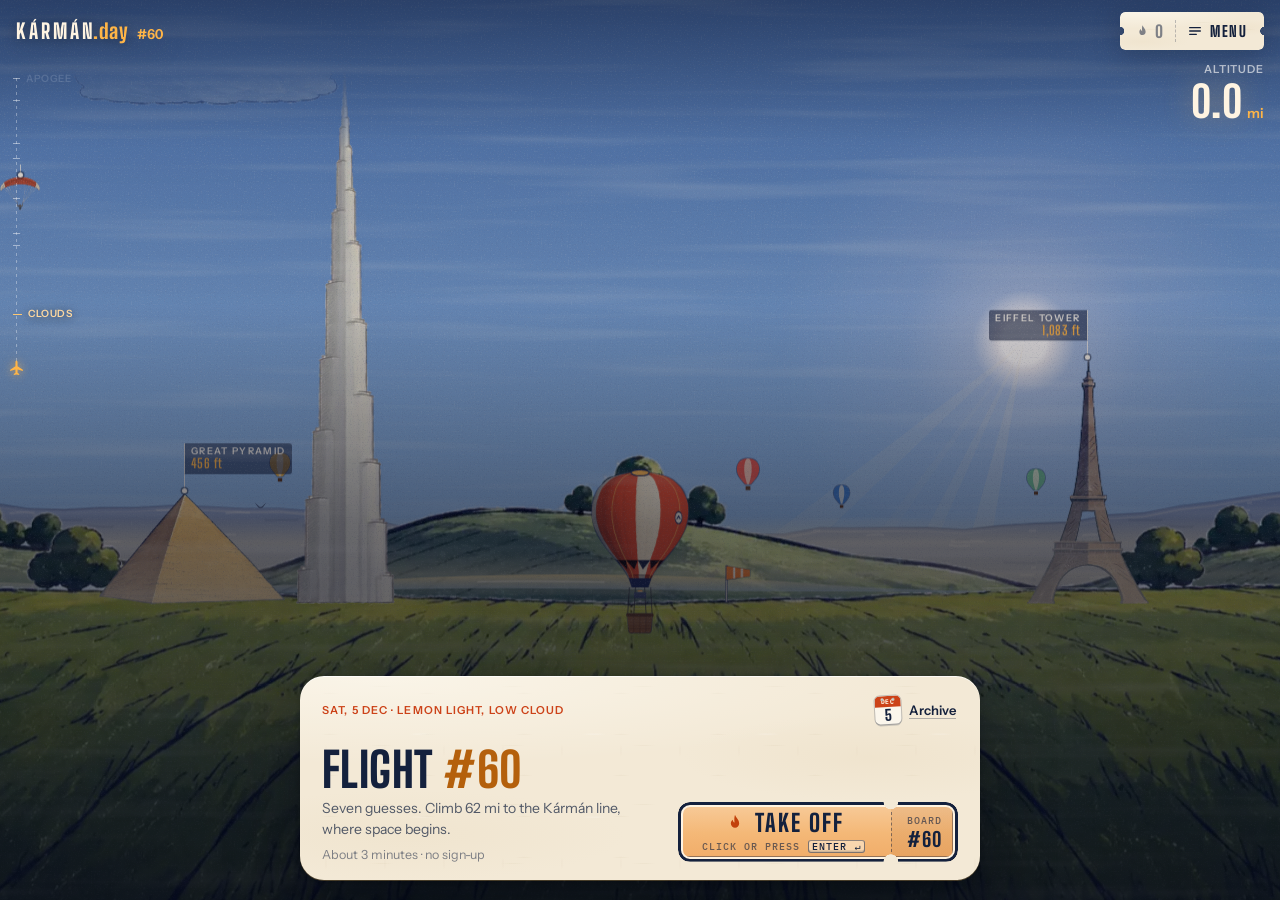
==== commit f36b15fc: "Share nudge round 2: the stamp never blocks a swipe, no-WAAPI safety, one-line label on phones, guar" ====
--- a/web/index.html
+++ b/web/index.html
@@ -206,7 +206,7 @@
           <button type="button" class="ticket-btn" id="btn-share">
             <span class="ticket-main"><svg viewBox="0 0 24 24" aria-hidden="true"><path d="M12 15V3M7 8l5-5 5 5M5 13v6a2 2 0 0 0 2 2h10a2 2 0 0 0 2-2v-6"/></svg>Share flight<!--
               The airmail stamp the share nudge posts into this ticket (nudge.js); postmarked once you share.
-              --><span class="ticket-stamp" aria-hidden="true"><i class="ts-paper"><svg viewBox="0 0 24 24"><path d="M12 3.2c-4.1 0-6.6 3-6.6 6.6 0 2.8 2.2 5 4 6.4h5.2c1.8-1.4 4-3.6 4-6.4 0-3.6-2.5-6.6-6.6-6.6z"/><path d="M12 3.2c-1.6 1.7-2.3 4.1-2.3 6.6 0 2.6.5 4.9 1 6.4M12 3.2c1.6 1.7 2.3 4.1 2.3 6.6 0 2.6-.5 4.9-1 6.4"/><rect x="10" y="18.3" width="4" height="2.7" rx=".6"/></svg></i><svg class="ts-pm" viewBox="0 0 40 26"><circle cx="11" cy="13" r="9.5"/><circle cx="11" cy="13" r="6.6"/><path d="M23 9c2.4-1.8 4 1.8 6 0s3.6 1.8 6 0M23 13c2.4-1.8 4 1.8 6 0s3.6 1.8 6 0M23 17c2.4-1.8 4 1.8 6 0s3.6 1.8 6 0"/></svg></span></span>
+              --><span class="ticket-stamp" aria-hidden="true"><i class="ts-paper"><svg viewBox="0 0 24 24"><path d="M12 3.2c-4.1 0-6.6 3-6.6 6.6 0 2.8 2.2 5 4 6.4h5.2c1.8-1.4 4-3.6 4-6.4 0-3.6-2.5-6.6-6.6-6.6z"/><path d="M12 3.2c-1.6 1.7-2.3 4.1-2.3 6.6 0 2.6.5 4.9 1 6.4M12 3.2c1.6 1.7 2.3 4.1 2.3 6.6 0 2.6-.5 4.9-1 6.4"/><rect x="10" y="18.3" width="4" height="2.7" rx=".6"/></svg></i><svg class="ts-pm" viewBox="0 0 40 26"><circle cx="11" cy="13" r="9.5"/><circle cx="11" cy="13" r="6.6"/><path d="M22 9c2-1.6 3.4 1.6 5 0s3 1.6 5 0M22 13c2-1.6 3.4 1.6 5 0s3 1.6 5 0M22 17c2-1.6 3.4 1.6 5 0s3 1.6 5 0"/></svg></span></span>
             <span class="ticket-stub" id="ticket-stub"></span>
           </button>
           <button type="button" class="ticket-btn ticket-img" id="btn-copy-img" aria-label="Copy your boarding-pass image">
--- a/web/css/ui.css
+++ b/web/css/ui.css
@@ -4622,7 +4622,7 @@
 /* The airmail stamp on the Share ticket: posted there by the share nudge
    (nudge.js), worn on every results screen. A small native build of the
    flying stamp: perforated paper, the red/navy airmail chevron, the balloon. */
-#screen-results .ticket-row #btn-share .ticket-main { gap: 7px; }
+#screen-results .ticket-row #btn-share .ticket-main { gap: 7px; padding: 0 3px; box-sizing: border-box; min-width: 0; }   /* the stamp never reaches the perforation */
 #btn-share .ticket-stamp { position: relative; flex: none; width: 26px; height: 32.5px; margin-left: 2px; transform: rotate(-6deg); }
 #btn-share .ticket-stamp::before {               /* pressed onto the stock */
   content: ""; position: absolute; inset: 1px; border-radius: 1px; box-shadow: 0 1px 1.5px rgba(30, 42, 85, 0.45);
@@ -4653,18 +4653,24 @@
   position: absolute; inset: 0; pointer-events: none; transform: translateX(-80%);
   background: linear-gradient(105deg, transparent 38%, rgba(255, 246, 228, 0) 40%, rgba(255, 246, 228, 0.72) 50%, rgba(255, 246, 228, 0) 60%, transparent 62%);
 }
-/* very narrow phones: the stamp stands in for the arrow, so SHARE FLIGHT keeps its size */
-@media (max-width: 359.98px) { #screen-results .ticket-row #btn-share .ticket-main > svg { display: none; } }
+/* Phones: the stamp stands in for the arrow (SHARE FLIGHT stays on one line);
+   the arrow comes back beside it once the ticket is wide enough. */
+@media (max-width: 419.98px) {
+  #screen-results .ticket-row #btn-share .ticket-main { gap: 6px; }
+  #screen-results .ticket-row #btn-share .ticket-main > svg { display: none; }
+  #btn-share .ticket-stamp { margin-left: 0; }
+}
+@media (max-width: 339.98px) { #screen-results .ticket-row #btn-share .ticket-main { font-size: 19px; } }
 @media (prefers-reduced-motion: reduce) { #btn-share.inking .ts-pm { animation: none; } }
 :root.calm #btn-share.inking .ts-pm { animation: none; }
 
 /* ---------------------------------------------------------------- the share nudge in flight ("Posted", nudge.js)
    The airmail stamp at its read size, built in 80 × 100 design units (--u is
    one unit in px, set from the space the corner has). It lives in a fixed
-   overlay above the pass and below the sheets, which clips it to the screen;
-   only the stamp itself takes a tap. */
+   overlay above the pass and below the sheets, which clips it to the screen. */
 .post-sky { position: fixed; inset: 0; z-index: 6; overflow: hidden; pointer-events: none; }
-.post-fly { position: absolute; left: 0; top: 0; pointer-events: auto; cursor: pointer; will-change: transform, opacity; opacity: 0; color: #14213D; -webkit-tap-highlight-color: transparent; }
+/* never a hit target: swipes and wheels that start on it scroll the pass; nudge.js recognises a tap on it */
+.post-fly { position: absolute; left: 0; top: 0; pointer-events: none; will-change: transform, opacity; opacity: 0; color: #14213D; }
 .pf-sh { position: absolute; inset: calc(2 * var(--u)); border-radius: calc(3 * var(--u)); }
 .pf-tight { box-shadow: 0 calc(1.5 * var(--u)) calc(1.5 * var(--u)) rgba(30, 42, 85, 0.5); opacity: 0.55; }
 .pf-soft { box-shadow: calc(4 * var(--u)) calc(12 * var(--u)) calc(9 * var(--u)) rgba(20, 24, 50, 0.42); opacity: 0; }
@@ -4697,6 +4703,8 @@
 }
 @media (min-width: 720px) {
   #screen-results .ticket-row .ticket-btn#btn-share { flex: 1.7 1 0; --cut: 77%; }   /* room for the arrow, the label and the stamp */
+  #screen-results .ticket-row #btn-share .ticket-main { gap: 6px; }
+  #btn-share .ts-pm { left: -1px; }                  /* a tighter ticket: the cancel lines stop short of the perforation */
   #screen-results #btn-copy-img { flex: 1 1 0; }
 }
 
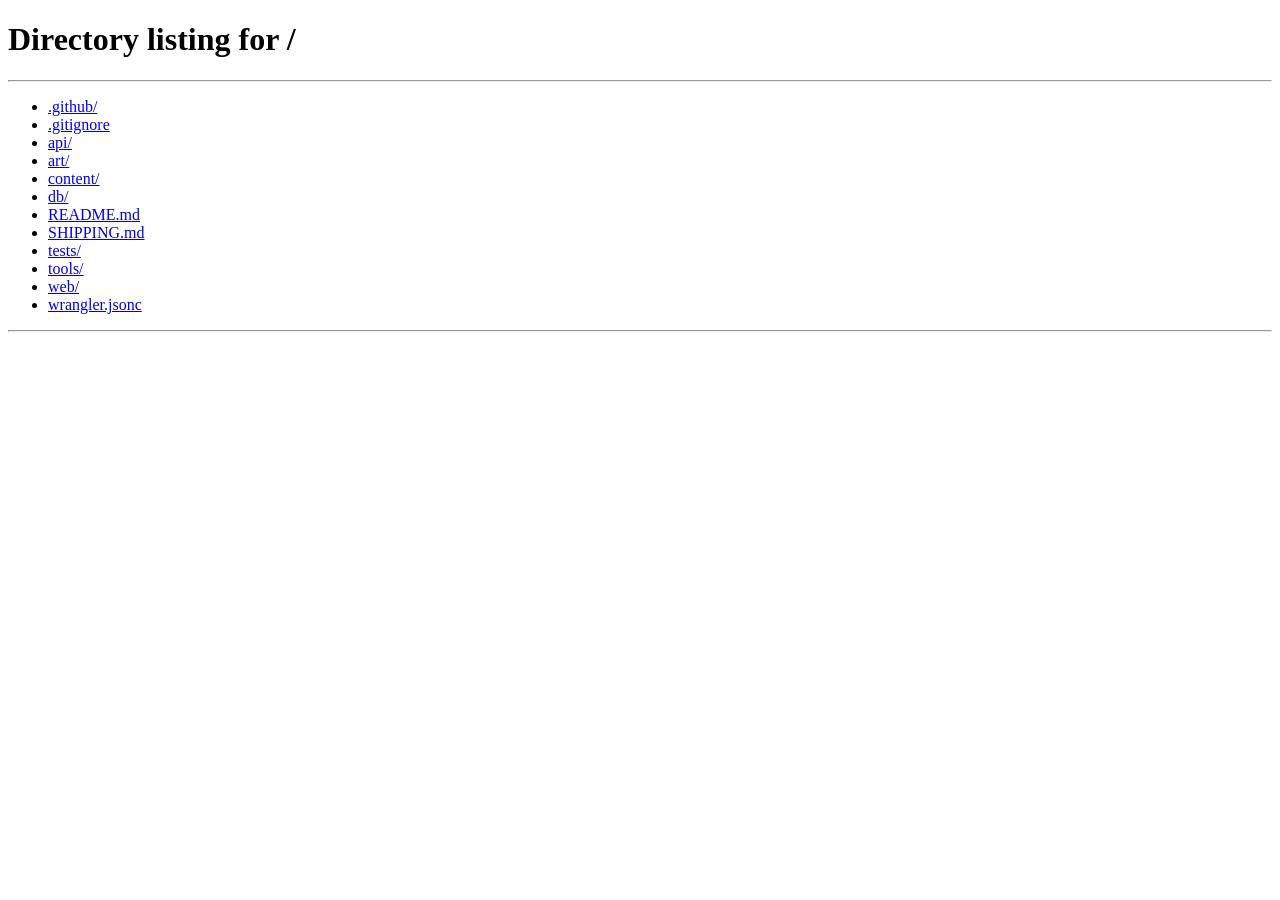
==== commit fa33b46e: "Break-it fixes: new day after an overnight sleep, result outbox, one checkout per account, revocable" ====
--- a/web/index.html
+++ b/web/index.html
@@ -32,6 +32,8 @@
 <link rel="preconnect" href="https://fonts.googleapis.com">
 <link rel="preconnect" href="https://fonts.gstatic.com" crossorigin>
 <link rel="stylesheet" href="https://fonts.googleapis.com/css2?family=Big+Shoulders+Display:wght@700;800&family=IBM+Plex+Mono:wght@500&family=Instrument+Sans:wght@400;500;600;700&family=Instrument+Serif:ital@1&display=swap">
+<!-- The page's files are linked relative to "/", so an odd nested address (karman.day/a/b) would load it unstyled and broken: send those home, query and #hash kept. -->
+<script>if (/^https?:$/.test(location.protocol) && !/^\/(index\.html)?$/.test(location.pathname)) location.replace('/' + location.search + location.hash);</script>
 <link rel="stylesheet" href="css/tokens.css">
 <link rel="stylesheet" href="css/scene.css">
 <link rel="stylesheet" href="css/ui.css">
--- a/web/css/ui.css
+++ b/web/css/ui.css
@@ -2762,12 +2762,14 @@
           mask: radial-gradient(circle at 0 calc(100% - var(--perf-b)), transparent 8px, #000 8.5px) left / 51% 100% no-repeat,
                 radial-gradient(circle at 100% calc(100% - var(--perf-b)), transparent 8px, #000 8.5px) right / 51% 100% no-repeat;
 }
-/* the reveal reflows the card, so the tear line steps aside */
-#screen-round.is-revealed::after { display: none; }
+/* the ruler (at lock) and the reveal reflow the card, so the tear line and its
+   notches step aside at once: never across the Lock ticket while the card settles */
+#screen-round.show-ruler::after, #screen-round.is-revealed::after { display: none; }
 /* after the reveal the scale hint has done its job: room for the answer */
 #screen-round.is-revealed .hint { display: none; }
 #screen-round.is-revealed .scale { padding-top: 40px; }
-body[data-screen="round"]:has(#screen-round.is-revealed) #dock { -webkit-mask: none; mask: none; }
+body[data-screen="round"]:has(#screen-round.is-revealed) #dock,
+body[data-screen="round"]:has(#screen-round.show-ruler) #dock { -webkit-mask: none; mask: none; }
 
 /* Question, with the clue tag hanging at the top right */
 #screen-round .q-wrap { display: flow-root; margin: 0 0 6px; }
@@ -2826,6 +2828,10 @@
   font: italic 400 22px/1 var(--f-serif); letter-spacing: 0; color: rgba(20, 33, 61, 0.4);
 }
 @media (prefers-reduced-motion: reduce) { #screen-round.empty .guess::before { animation: none; } }
+/* After the tutorial: no words, just a bigger blinking caret where the number will go */
+#screen-round.empty:not(.tutorial) .guess::after { content: none; }
+#screen-round.empty:not(.tutorial) .guess::before { width: 4px; height: 34px; margin: 0; border-radius: 2px; }
+@media (pointer: fine) { #screen-round.empty:not(.tutorial) .guess::before { width: 4px; height: 42px; } }
 
 /* Width: one five-position switch printed in ink. Each segment carries its
    colour as a swatch; the chosen one is filled with it. */
@@ -2950,7 +2956,7 @@
 #screen-home .cal-btn:hover > span:last-child { text-decoration-color: var(--ink); }
 #screen-home .leaf { box-shadow: 0 0 0 1px rgba(20, 33, 61, 0.22), 0 2px 0 rgba(20, 33, 61, 0.18); background: #FBF6EC; }
 #screen-home .leaf::before, #screen-home .leaf::after { background: var(--stock); box-shadow: inset 0 0 0 0.75px rgba(20, 33, 61, 0.35); }
-#screen-home .leaf i { background: var(--ember-ink); }
+#screen-home .leaf i { background: #C43F16; }   /* a shade under --ember-ink: the 6.5px month needs 4.5:1 on cream text (was 4.42) */
 /* Take off: the navy ticket */
 #screen-home .launch-ticket {
   background: linear-gradient(90deg, transparent var(--cut), rgba(0, 0, 0, 0.2) var(--cut)), var(--navy-stock);
@@ -3533,6 +3539,13 @@
 .res-lockup .pctl[hidden] { display: none; }
 #screen-results #pctl-txt { margin: 0; font: 400 14.5px/1.4 var(--f-ui); color: var(--ink-2); text-wrap: pretty; max-width: 22ch; }
 #screen-results #pctl-txt b, #screen-results #pctl-txt .pctl-inline { font: 600 inherit; font-size: inherit; line-height: inherit; letter-spacing: 0; color: var(--ink); font-variant-numeric: tabular-nums; }
+/* The figure's box is the invisible final value (ui.js); the counting digits float on top of it,
+   right-aligned and out of the flow, so a wider intermediate number (44% while counting to 81%:
+   the digits aren't all the same width) can never push the sentence onto a second line. */
+#screen-results #pctl-txt .pctl-inline { display: inline-block; position: relative; white-space: nowrap; }
+#screen-results #pctl-txt .pctl-inline > * { font: inherit; }
+#screen-results #pctl-txt .pctl-inline > i { visibility: hidden; }
+#screen-results #pctl-txt .pctl-inline > span { position: absolute; right: 0; top: 0; }
 #screen-results #pctl-txt .sample { display: inline-block; margin: 2px 0 0; padding: 1px 5px; border: 1px solid rgba(20, 33, 61, 0.3); border-radius: 3px; font: 600 9.5px/1.3 var(--f-ui); letter-spacing: 0.08em; text-transform: uppercase; color: var(--ink-3); vertical-align: 2px; }
 .pctl-fig, .pctl-read { display: none; }
 /* without stats the lockup has the whole width: the sentence slot simply isn't there */
@@ -4092,6 +4105,10 @@
     linear-gradient(180deg, rgba(245, 184, 120, 0.3), rgba(240, 168, 98, 0.24));
   box-shadow: inset 0 0 0 1.5px rgba(160, 82, 22, 0.28);
 }
+/* Blank → printed happens in one step when the first digit lands: the ruled frame
+   and the edge never animate in (a transition on these layered backgrounds drew
+   the inner frame across the ticket on every new leg). The press still moves. */
+#screen-round .key-lock { transition: transform var(--d-press) var(--ease-out); }
 #screen-round.t-low .key-lock {
   --apricot-rule: rgba(255, 244, 226, 0.45);
   --apricot-rules:
@@ -4668,6 +4685,7 @@
    The airmail stamp at its read size, built in 80 × 100 design units (--u is
    one unit in px, set from the space the corner has). It lives in a fixed
    overlay above the pass and below the sheets, which clips it to the screen. */
+@media (hover: none) { body.posting #screen-results, body.posting #dock { cursor: pointer; } }   /* iOS: makes a tap on the stamp produce a click (nudge.js) */
 .post-sky { position: fixed; inset: 0; z-index: 6; overflow: hidden; pointer-events: none; }
 /* never a hit target: swipes and wheels that start on it scroll the pass; nudge.js recognises a tap on it */
 .post-fly { position: absolute; left: 0; top: 0; pointer-events: none; will-change: transform, opacity; opacity: 0; color: #14213D; }
@@ -4706,6 +4724,11 @@
   #screen-results .ticket-row #btn-share .ticket-main { gap: 6px; }
   #btn-share .ts-pm { left: -1px; }                  /* a tighter ticket: the cancel lines stop short of the perforation */
   #screen-results #btn-copy-img { flex: 1 1 0; }
+  /* the label is printed like Share's, in the condensed display face, with room inside the frame */
+  #screen-results .ticket-row #btn-copy-img .ticket-main {
+    padding: 0 12px; box-sizing: border-box; min-width: 0;
+    font: 800 17px/1 var(--f-display); letter-spacing: 0.05em; text-transform: uppercase;
+  }
 }
 
 /* Keep flying steps back: the same ticket, plain paper stock, below the tear */
@@ -5340,3 +5363,309 @@
 .rl-cap span:last-child { flex: none; }
 .rl-ghost { margin: 12px 0 2px; padding: 16px 12px; border: 1.5px dashed var(--ink-rule, rgba(20, 33, 61, 0.2)); border-radius: 8px; text-align: center;
   font: italic 400 15px/1.35 var(--f-serif); color: var(--ink-3); }
+
+/* ================= v20 · the printed ticket (keep last) =================
+   One recipe for every primary ticket, drawn from the boarding pass we send by
+   email (thanks.js, "BOARD ∞"): flat apricot stock, a deeper apricot stub,
+   one navy edge, real ticket type. No gradient, no inner frame.
+
+     stock    #F3C08A body | #EBA867 stub, flat (ink on paper, not a bevel)
+     edge     1.5 px navy, 10 px corners; the notch bites carry the same edge
+     perf     3 px navy dashes between the bites, centred, never cut short
+     depth    a 2.5 px card-thickness lip inside the foot; the press closes it
+     type     big display word + small mono fine print; the stub is a mono
+              label over a bold value
+   Secondary tickets (Keep flying, Account's Unlock, Copy image) are the same
+   die and type on paper stock. "Fly a new run" / "Fly your first run" are the
+   admit-one cut: no stub, so no perforation; the corner bites carry the edge. */
+
+#screen-home .launch-ticket,
+#screen-round .key-lock, #screen-round .next-ticket,
+.sheet.help .ready-ticket,
+#sheet-menu .menu-resume,
+#screen-results .ticket-row .ticket-btn#btn-share,
+#sheet-paywall .buy-ticket,
+#sheet-runs button.runs-new:not(.stubless),
+#screen-results .keep-ticket.secondary,
+#sheet-account .ac-buy,
+#screen-results .ticket-row #btn-copy-img {
+  --nr: 6px;                                   /* notch radius */
+  --tk-ew: 1.5px;                              /* edge weight */
+  --tk-ink: #14213D;
+  --tk-body: #F3C08A;
+  --tk-stub: #EBA867;
+  --tk-perf: rgba(20, 33, 61, 0.62);
+  --tk-lip: 2.5px;
+  --tk-lipc: rgba(110, 52, 10, 0.2);
+  --tk-fine: rgba(20, 33, 61, 0.68);
+  --tk-extra: linear-gradient(transparent, transparent);
+  --tk-ring: transparent var(--nr), var(--tk-ink) calc(var(--nr) + 0.4px), var(--tk-ink) calc(var(--nr) + var(--tk-ew)), transparent calc(var(--nr) + var(--tk-ew) + 0.5px);
+  --tk-paint:
+    radial-gradient(circle at var(--cut) 0, var(--tk-ring)),
+    radial-gradient(circle at var(--cut) 100%, var(--tk-ring)),
+    var(--tk-extra),
+    linear-gradient(90deg, var(--tk-body) var(--cut), var(--tk-stub) var(--cut));
+  --tk-shadow: inset 0 0 0 var(--tk-ew) var(--tk-ink), inset 0 calc(-1 * (var(--tk-lip) + var(--tk-ew))) 0 0 var(--tk-lipc);
+  background: var(--tk-paint);
+  box-shadow: var(--tk-shadow);
+  color: #14213D;
+  border-radius: 10px;
+  filter: none;
+  -webkit-mask: radial-gradient(circle at var(--cut) 0, transparent var(--nr), #000 calc(var(--nr) + 0.5px)) top / 100% 51% no-repeat,
+                radial-gradient(circle at var(--cut) 100%, transparent var(--nr), #000 calc(var(--nr) + 0.5px)) bottom / 100% 51% no-repeat;
+          mask: radial-gradient(circle at var(--cut) 0, transparent var(--nr), #000 calc(var(--nr) + 0.5px)) top / 100% 51% no-repeat,
+                radial-gradient(circle at var(--cut) 100%, transparent var(--nr), #000 calc(var(--nr) + 0.5px)) bottom / 100% 51% no-repeat;
+  transition: transform 120ms var(--ease-out);
+}
+/* the perforation: even dashes, centred between the two bites */
+#screen-home .launch-ticket::after,
+#screen-round .key-lock::after, #screen-round .next-ticket::after,
+.sheet.help .ready-ticket::after,
+#sheet-menu .menu-resume::after,
+#screen-results .ticket-row .ticket-btn#btn-share::after,
+#sheet-paywall .buy-ticket::after,
+#sheet-runs button.runs-new:not(.stubless)::after,
+#screen-results .keep-ticket.secondary::after,
+#sheet-account .ac-buy::after,
+#screen-results .ticket-row #btn-copy-img::after {
+  content: ""; position: absolute; left: var(--cut); top: calc(var(--nr) + 4px); bottom: calc(var(--nr) + 4px);
+  width: 1.5px; margin-left: -0.75px; border: 0;
+  background: linear-gradient(var(--tk-perf) 50%, transparent 50%) center / 1.5px 6px repeat-y;
+}
+
+/* Secondary: the same die on paper */
+#screen-results .keep-ticket.secondary, #sheet-account .ac-buy {
+  --tk-body: #FCF8EF; --tk-stub: #F1E7D3; --tk-ink: rgba(20, 33, 61, 0.5); --tk-perf: rgba(20, 33, 61, 0.38);
+  --tk-lip: 2px; --tk-lipc: rgba(20, 33, 61, 0.07);
+}
+#screen-results .ticket-row #btn-copy-img {          /* the airmail-blue copy of the pass */
+  --tk-body: #DFE7F2; --tk-stub: #CFDAEA; --tk-ink: rgba(20, 33, 61, 0.55); --tk-perf: rgba(20, 33, 61, 0.4);
+  --tk-lip: 2px; --tk-lipc: rgba(20, 33, 61, 0.1);
+}
+
+/* Hover (a mouse only): the stock lifts a touch, the lip shows a hair more */
+@media (hover: hover) and (pointer: fine) {
+  #screen-home .launch-ticket:hover:not(:disabled),
+  #screen-round .key-lock:hover:not(:disabled), #screen-round .next-ticket:hover,
+  .sheet.help .ready-ticket:hover,
+  #sheet-menu .menu-resume:hover,
+  #screen-results .ticket-row .ticket-btn#btn-share:hover,
+  #sheet-paywall .buy-ticket:hover,
+  #sheet-runs button.runs-new:not(.stubless):hover,
+  #screen-results .keep-ticket.secondary:hover,
+  #sheet-account .ac-buy:hover,
+  #screen-results .ticket-row #btn-copy-img:hover {
+    --tk-lip: 3.5px; transform: translateY(-1px); filter: none;
+    background: var(--tk-paint); box-shadow: var(--tk-shadow);
+  }
+  #screen-home .launch-ticket:hover:not(:disabled), #screen-round .key-lock:hover:not(:disabled), #screen-round .next-ticket:hover,
+  .sheet.help .ready-ticket:hover, #sheet-menu .menu-resume:hover, #screen-results .ticket-row .ticket-btn#btn-share:hover,
+  #sheet-paywall .buy-ticket:hover, #sheet-runs button.runs-new:not(.stubless):hover { --tk-body: #F6C998; --tk-stub: #EFB074; }
+  #screen-home .launch-ticket:hover:not(:disabled)::after { border: 0; --tk-perf: #14213D; }
+}
+/* Press: the ticket goes down into the card; the lip closes */
+#screen-home .launch-ticket:active:not(:disabled), #screen-home .launch-ticket.pressing,
+#screen-round .key-lock:active:not(:disabled), #screen-round .next-ticket:active,
+.sheet.help .ready-ticket:active,
+#sheet-menu .menu-resume:active,
+#screen-results .ticket-row .ticket-btn#btn-share:active,
+#sheet-paywall .buy-ticket:active,
+#sheet-runs button.runs-new:not(.stubless):active,
+#screen-results .keep-ticket.secondary:active,
+#sheet-account .ac-buy:active,
+#screen-results .ticket-row #btn-copy-img:active {
+  --tk-lip: 0.5px; transform: translateY(2px); filter: none;
+  background: var(--tk-paint); box-shadow: var(--tk-shadow);
+}
+#screen-home .launch-ticket:active:not(:disabled), #screen-home .launch-ticket.pressing,
+#screen-round .key-lock:active:not(:disabled), #screen-round .next-ticket:active,
+.sheet.help .ready-ticket:active, #sheet-menu .menu-resume:active, #screen-results .ticket-row .ticket-btn#btn-share:active,
+#sheet-paywall .buy-ticket:active, #sheet-runs button.runs-new:not(.stubless):active { --tk-body: #EFB77E; --tk-stub: #E6A060; }
+/* Keyboard focus: the edge is printed heavier (masks clip outlines) */
+#screen-home .launch-ticket:focus-visible,
+#screen-round .key-lock:focus-visible, #screen-round .next-ticket:focus-visible,
+.sheet.help .ready-ticket:focus-visible,
+#sheet-menu .menu-resume:focus-visible,
+#screen-results .ticket-row .ticket-btn#btn-share:focus-visible,
+#sheet-paywall .buy-ticket:focus-visible,
+#sheet-runs button.runs-new:not(.stubless):focus-visible,
+#screen-results .keep-ticket.secondary:focus-visible,
+#sheet-account .ac-buy:focus-visible,
+#screen-results .ticket-row #btn-copy-img:focus-visible {
+  outline: none; --tk-ew: 3px; --tk-ink: #14213D;
+  background: var(--tk-paint); box-shadow: var(--tk-shadow);
+}
+
+/* A ticket focused by script (Next leg after Enter, Lock) keeps its printed edge:
+   the old "no ring unless keyboard" rule wiped the whole box-shadow, edge and all. */
+#screen-round #btn-next:focus:not(:focus-visible), #screen-round #btn-lock:focus:not(:focus-visible) { box-shadow: var(--tk-shadow); }
+
+/* ---- fine print and stubs: real ticket type ---- */
+/* a mono line under the big word */
+#screen-round .key-lock .kl-main, #screen-round .next-ticket .kl-main,
+#sheet-paywall .buy-ticket .bt-main, #sheet-welcome .wel-go .bt-main {
+  display: flex; flex-direction: column; align-items: center; justify-content: center; gap: 5px;
+}
+#screen-round .key-lock .kl-main::after, #screen-round .next-ticket .kl-main::after,
+#sheet-paywall .buy-ticket .bt-main::after, #sheet-welcome .wel-go .bt-main::after {
+  font: 500 9px/1 var(--f-mono); letter-spacing: 0.16em; text-transform: uppercase; white-space: nowrap;
+  color: var(--tk-fine, rgba(20, 33, 61, 0.68));
+}
+#screen-round .next-ticket .kl-main::after { content: "Now boarding"; content: "Now boarding" / ""; }
+/* carrier lines print in the second ink, ember, like the stamps and the email's header */
+#screen-round .next-ticket .kl-main::after, #sheet-paywall .buy-ticket .bt-main::after, #sheet-welcome .wel-go .bt-main::after { color: #A8340E; }
+#screen-round.final .next-ticket .kl-main::after { content: "Arrivals · Kármán Air"; content: "Arrivals · Kármán Air" / ""; }
+#sheet-paywall .buy-ticket .bt-main::after,
+#sheet-welcome .wel-go .bt-main::after { content: "First class · Kármán Air"; content: "First class · Kármán Air" / ""; letter-spacing: 0.14em; }
+@media (hover: hover) and (pointer: fine) {
+  #screen-round .key-lock:not(:disabled) .kl-main::after { content: "Press Enter ↵"; content: "Press Enter ↵" / ""; }
+  #screen-round .next-ticket .kl-main::after { content: "Now boarding · Enter ↵"; content: "Now boarding · Enter ↵" / ""; }
+}
+/* big words */
+#screen-round .key-lock .kl-main, #screen-round .next-ticket .kl-main {
+  font: 800 21px/1 var(--f-display); letter-spacing: 0.08em; text-transform: uppercase;
+}
+#screen-round .next-ticket .kl-main { font-size: 22px; }
+@media (max-width: 719.98px) {
+  #screen-round .key-lock .kl-main { font-size: 19px; letter-spacing: 0.07em; }
+  #screen-round .next-ticket .kl-main { font-size: 21px; }
+}
+
+/* the stub: a mono label over a bold value */
+#screen-round .key-lock .kl-stub, #screen-round .next-ticket .kl-stub {
+  flex-wrap: wrap; align-content: center; justify-content: center; gap: 4px 6px;
+  font: 800 19px/1 var(--f-display); letter-spacing: 0.02em; color: #14213D; white-space: nowrap;
+}
+#screen-round .key-lock .kl-stub::before {
+  content: "Climb"; content: "Climb" / ""; flex: 0 0 100%; text-align: center;
+  font: 500 8.5px/1 var(--f-mono); letter-spacing: 0.16em; text-transform: uppercase; color: rgba(20, 33, 61, 0.66);
+}
+#screen-round .key-lock .kl-stub:empty::before { content: none; }
+#screen-round .kl-stub .kl-pip { width: 9px; height: 9px; box-shadow: 0 0 0 1.5px #14213D; }
+#screen-round .next-ticket .kl-stub { flex-direction: column; flex-wrap: nowrap; gap: 4px; }
+#screen-round .next-ticket .kl-stub small {
+  font: 500 8.5px/1 var(--f-mono); letter-spacing: 0.16em; text-transform: uppercase; color: rgba(20, 33, 61, 0.66);
+}
+#screen-round .next-ticket .kl-stub b { font: 800 24px/0.9 var(--f-display); letter-spacing: 0.02em; font-variant-numeric: tabular-nums; color: #14213D; }
+#screen-round .next-ticket .kl-stub svg { width: 20px; height: 20px; stroke: #14213D; stroke-width: 2.4; }
+@media (max-width: 719.98px) {
+  #screen-round .key-lock .kl-stub { font-size: 17px; gap: 3px 5px; }
+  #screen-round .key-lock .kl-stub::before { font-size: 9px; letter-spacing: 0.1em; }
+}
+/* Unlock: ONE-TIME is the label, the price the value */
+#sheet-paywall .buy-ticket .bt-stub small, #sheet-account .ac-buy .bt-stub small { order: -1; font: 500 8.5px/1 var(--f-mono); letter-spacing: 0.14em; opacity: 1; color: rgba(20, 33, 61, 0.66); }
+#sheet-paywall .buy-ticket .bt-stub b { font: 800 26px/0.9 var(--f-display); }
+#sheet-paywall .buy-ticket .bt-stub { gap: 5px; }
+/* Share: the altitude reads as the value under the flight number */
+#screen-results .ticket-row #btn-share .ticket-stub { gap: 4px; font: 800 18px/0.9 var(--f-display); letter-spacing: 0.03em; color: #14213D; }
+#screen-results .ticket-row #btn-share .ticket-stub small { font: 500 8.5px/1 var(--f-mono); letter-spacing: 0.14em; color: rgba(20, 33, 61, 0.66); }
+/* Take off on a phone: the fine print the desktop hint stands in for */
+@media (hover: none), (pointer: coarse) {
+  #screen-home .launch-ticket .hold-idle::after {
+    content: "7 legs · to the Kármán line"; content: "7 legs · to the Kármán line" / ""; font: 500 9px/1 var(--f-mono); letter-spacing: 0.14em; text-transform: uppercase; color: #A8340E;
+  }
+}
+#screen-home .launch-stub small, .sheet.help .rt-stub small, #sheet-runs .runs-new .bt-stub small { color: rgba(20, 33, 61, 0.66); opacity: 1; letter-spacing: 0.14em; }
+#screen-home .launch-ticket .hold-fill { background: rgba(204, 66, 24, 0.22); }   /* the burner fill: one flat ember tint */
+
+/* ---- Lock it in: blank → printed → last call ---- */
+/* Blank: the ticket is die-cut but not yet printed. Paper, a faint edge,
+   the word written in, no apricot, no lip: obviously not ready. */
+#screen-round.empty .key-lock, #screen-round.no-chip .key-lock {
+  --tk-body: rgba(20, 33, 61, 0.035); --tk-stub: rgba(20, 33, 61, 0.065);
+  --tk-ink: rgba(20, 33, 61, 0.24); --tk-perf: rgba(20, 33, 61, 0.26); --tk-lip: 0px; --tk-lipc: transparent;
+  background: var(--tk-paint); box-shadow: var(--tk-shadow); color: rgba(20, 33, 61, 0.5); filter: none; cursor: default; transform: none;
+}
+#screen-round.empty .key-lock .kl-main, #screen-round.no-chip .key-lock .kl-main {
+  font: 600 15px/1 var(--f-ui); letter-spacing: 0.01em; text-transform: none; color: rgba(20, 33, 61, 0.55);   /* the original sans (the owner's call) */
+}
+#screen-round.empty .key-lock .kl-main::after, #screen-round.no-chip .key-lock .kl-main::after { content: none; }
+#screen-round.empty .key-lock .kl-stub, #screen-round.empty .key-lock .kl-stub::before { color: rgba(20, 33, 61, 0.4); }
+#screen-round.empty .kl-pip { background: transparent; box-shadow: inset 0 0 0 1.5px rgba(20, 33, 61, 0.32); }
+
+/* Last 5 s with a guess: LAST CALL is printed under the word, the stub is
+   printed in ember, and the lip burns from left to right as the dial drains. */
+#screen-round.t-low:not(.empty):not(.no-chip) .key-lock {
+  --tk-stub: #CC4218;
+  background: var(--tk-paint); box-shadow: var(--tk-shadow); animation: none;
+}
+#screen-round.t-low:not(.empty):not(.no-chip) .key-lock { color: #14213D; }
+#screen-round.t-low:not(.empty):not(.no-chip) .key-lock .kl-main { color: #14213D; }   /* the old ember-slab rule set it cream; calm and reduced motion too */
+#screen-round.t-low:not(.empty):not(.no-chip) .key-lock .kl-stub { color: #FFF4E2; }
+#screen-round.t-low:not(.empty):not(.no-chip) .key-lock .kl-stub::before { color: rgba(255, 244, 226, 0.82); }
+#screen-round.t-low:not(.empty):not(.no-chip) .key-lock .kl-pip { box-shadow: 0 0 0 1.5px #FFF4E2; }
+#screen-round.t-low:not(.empty):not(.no-chip) .key-lock::after { --tk-perf: #14213D; }
+/* the stub's label turns to LAST CALL (it fits the short phone ticket too) */
+#screen-round.t-low .key-lock .kl-stub::before { content: "Last call"; content: "Last call" / ""; }
+@media (prefers-reduced-motion: no-preference) {
+  :root:not(.calm) #screen-round.t-low:not(.empty):not(.no-chip) .key-lock {
+    --burn: calc(clamp(0, 1 - var(--left) * 6, 1) * 100%);
+    --tk-stub: #EBA867;                                    /* the fuse, not the stub, carries the ember */
+    --tk-extra:
+      linear-gradient(90deg, transparent calc(var(--burn) - 3px), rgba(255, 236, 190, 0.95) calc(var(--burn) - 1px), transparent calc(var(--burn) + 2px)),
+      linear-gradient(90deg, #CC4218 0, #E4612F var(--burn), transparent var(--burn));
+    background: var(--tk-paint); box-shadow: var(--tk-shadow);
+  }
+  /* the ember burns across the whole ticket, word and stub, as the dial drains (the owner's pick) */
+  :root:not(.calm) #screen-round.t-low:not(.empty):not(.no-chip) .key-lock .kl-stub,
+  :root:not(.calm) #screen-round.t-low:not(.empty):not(.no-chip) .key-lock .kl-stub::before { color: #14213D; }
+  :root:not(.calm) #screen-round.t-low:not(.empty):not(.no-chip) .key-lock .kl-pip { box-shadow: 0 0 0 1.5px #14213D; }
+}
+/* Last 5 s, nothing typed: the blank ticket, its edge and words in ember */
+#screen-round.t-low.empty .key-lock, #screen-round.t-low.no-chip .key-lock {
+  --tk-ink: rgba(204, 66, 24, 0.5); --tk-perf: rgba(204, 66, 24, 0.45); --tk-stub: rgba(204, 66, 24, 0.08); --tk-body: rgba(204, 66, 24, 0.04);
+  background: var(--tk-paint); box-shadow: var(--tk-shadow); color: #B8380F;
+}
+#screen-round.t-low.empty .key-lock .kl-main, #screen-round.t-low.no-chip .key-lock .kl-main { color: #B8380F; }
+#screen-round.t-low.empty .key-lock .kl-stub, #screen-round.t-low.empty .key-lock .kl-stub::before { color: rgba(184, 56, 15, 0.7); }
+#screen-round.t-low.empty .kl-pip { box-shadow: inset 0 0 0 1.5px rgba(184, 56, 15, 0.55); }
+
+/* ---- admit-one (no stub): the corner bites carry the edge ---- */
+#sheet-runs .runs-new.stubless, #sheet-welcome .wel-go.stubless {
+  --n: 9px; --e: #14213D;
+  background:
+    radial-gradient(circle at 0 0, transparent var(--n), var(--e) calc(var(--n) + 0.4px), var(--e) calc(var(--n) + 1.5px), transparent calc(var(--n) + 2px)) 0 0 / 16px 16px no-repeat,
+    radial-gradient(circle at 100% 0, transparent var(--n), var(--e) calc(var(--n) + 0.4px), var(--e) calc(var(--n) + 1.5px), transparent calc(var(--n) + 2px)) 100% 0 / 16px 16px no-repeat,
+    radial-gradient(circle at 0 100%, transparent var(--n), var(--e) calc(var(--n) + 0.4px), var(--e) calc(var(--n) + 1.5px), transparent calc(var(--n) + 2px)) 0 100% / 16px 16px no-repeat,
+    radial-gradient(circle at 100% 100%, transparent var(--n), var(--e) calc(var(--n) + 0.4px), var(--e) calc(var(--n) + 1.5px), transparent calc(var(--n) + 2px)) 100% 100% / 16px 16px no-repeat,
+    #F3C08A;
+  box-shadow: inset 0 0 0 1.5px #14213D, inset 0 -4px 0 0 rgba(110, 52, 10, 0.2);
+  color: #14213D; filter: none; transition: transform 120ms var(--ease-out);
+}
+@media (hover: hover) and (pointer: fine) {
+  #sheet-runs .runs-new.stubless:hover, #sheet-welcome .wel-go.stubless:hover { filter: none; transform: translateY(-1px); box-shadow: inset 0 0 0 1.5px #14213D, inset 0 -5px 0 0 rgba(110, 52, 10, 0.2); }
+}
+#sheet-runs .runs-new.stubless:active, #sheet-welcome .wel-go.stubless:active { transform: translateY(2px); box-shadow: inset 0 0 0 1.5px #14213D, inset 0 -2px 0 0 rgba(110, 52, 10, 0.2); }
+#sheet-runs .runs-new.stubless:focus-visible, #sheet-welcome .wel-go.stubless:focus-visible { outline: none; box-shadow: inset 0 0 0 3px #14213D, inset 0 -4px 0 0 rgba(110, 52, 10, 0.2); }
+#sheet-runs .rn-sub { opacity: 1; color: rgba(20, 33, 61, 0.68); letter-spacing: 0.12em; }
+
+@media (prefers-reduced-motion: reduce) {
+  #screen-home .launch-ticket, #screen-round .key-lock, #screen-round .next-ticket, .sheet.help .ready-ticket, #sheet-menu .menu-resume,
+  #screen-results .ticket-row .ticket-btn, #sheet-paywall .buy-ticket, #sheet-runs .runs-new, #screen-results .keep-ticket, #sheet-account .ac-buy,
+  #sheet-welcome .wel-go { transition: none; }
+}
+
+/* The inner printed frame (the owner liked it on the old Share ticket): one hairline
+   rule 5 px inside the edge, rounded with it, cut by the notches like the edge. It is
+   an outline, so it never animates and adds no layers to the stock. A blank Lock
+   ticket (disabled) has none: it is unprinted paper. */
+#screen-home .launch-ticket,
+#screen-round .key-lock:not(:disabled), #screen-round .next-ticket,
+.sheet.help .ready-ticket,
+#sheet-menu .menu-resume,
+#screen-results .ticket-row .ticket-btn#btn-share,
+#sheet-paywall .buy-ticket,
+#sheet-runs button.runs-new,
+#sheet-welcome .wel-go,
+#screen-results .keep-ticket.secondary,
+#sheet-account .ac-buy,
+#screen-results .ticket-row #btn-copy-img { outline: 1px solid var(--tk-rule, rgba(150, 72, 16, 0.55)); outline-offset: -5px; }
+#screen-results .keep-ticket.secondary, #sheet-account .ac-buy, #screen-results .ticket-row #btn-copy-img { --tk-rule: rgba(20, 33, 61, 0.2); }
+#sheet-runs .runs-new.stubless, #sheet-welcome .wel-go.stubless { outline-offset: -6px; }
+#screen-round.t-low.empty .key-lock, #screen-round.t-low.no-chip .key-lock, #screen-round.empty .key-lock, #screen-round.no-chip .key-lock { outline: none; }
+
+/* The scale hint wraps instead of being cut off with "…". Context hints
+   ("it runs about 2,850 km from Germany's Black Forest to the Black Sea") run
+   past one line, and a cut-off hint loses the half that helps. The round
+   already makes room for a hint plus a bought clue, so two lines fit. */
+#screen-round .hint { white-space: normal; overflow: visible; text-overflow: clip; text-wrap: pretty; }
